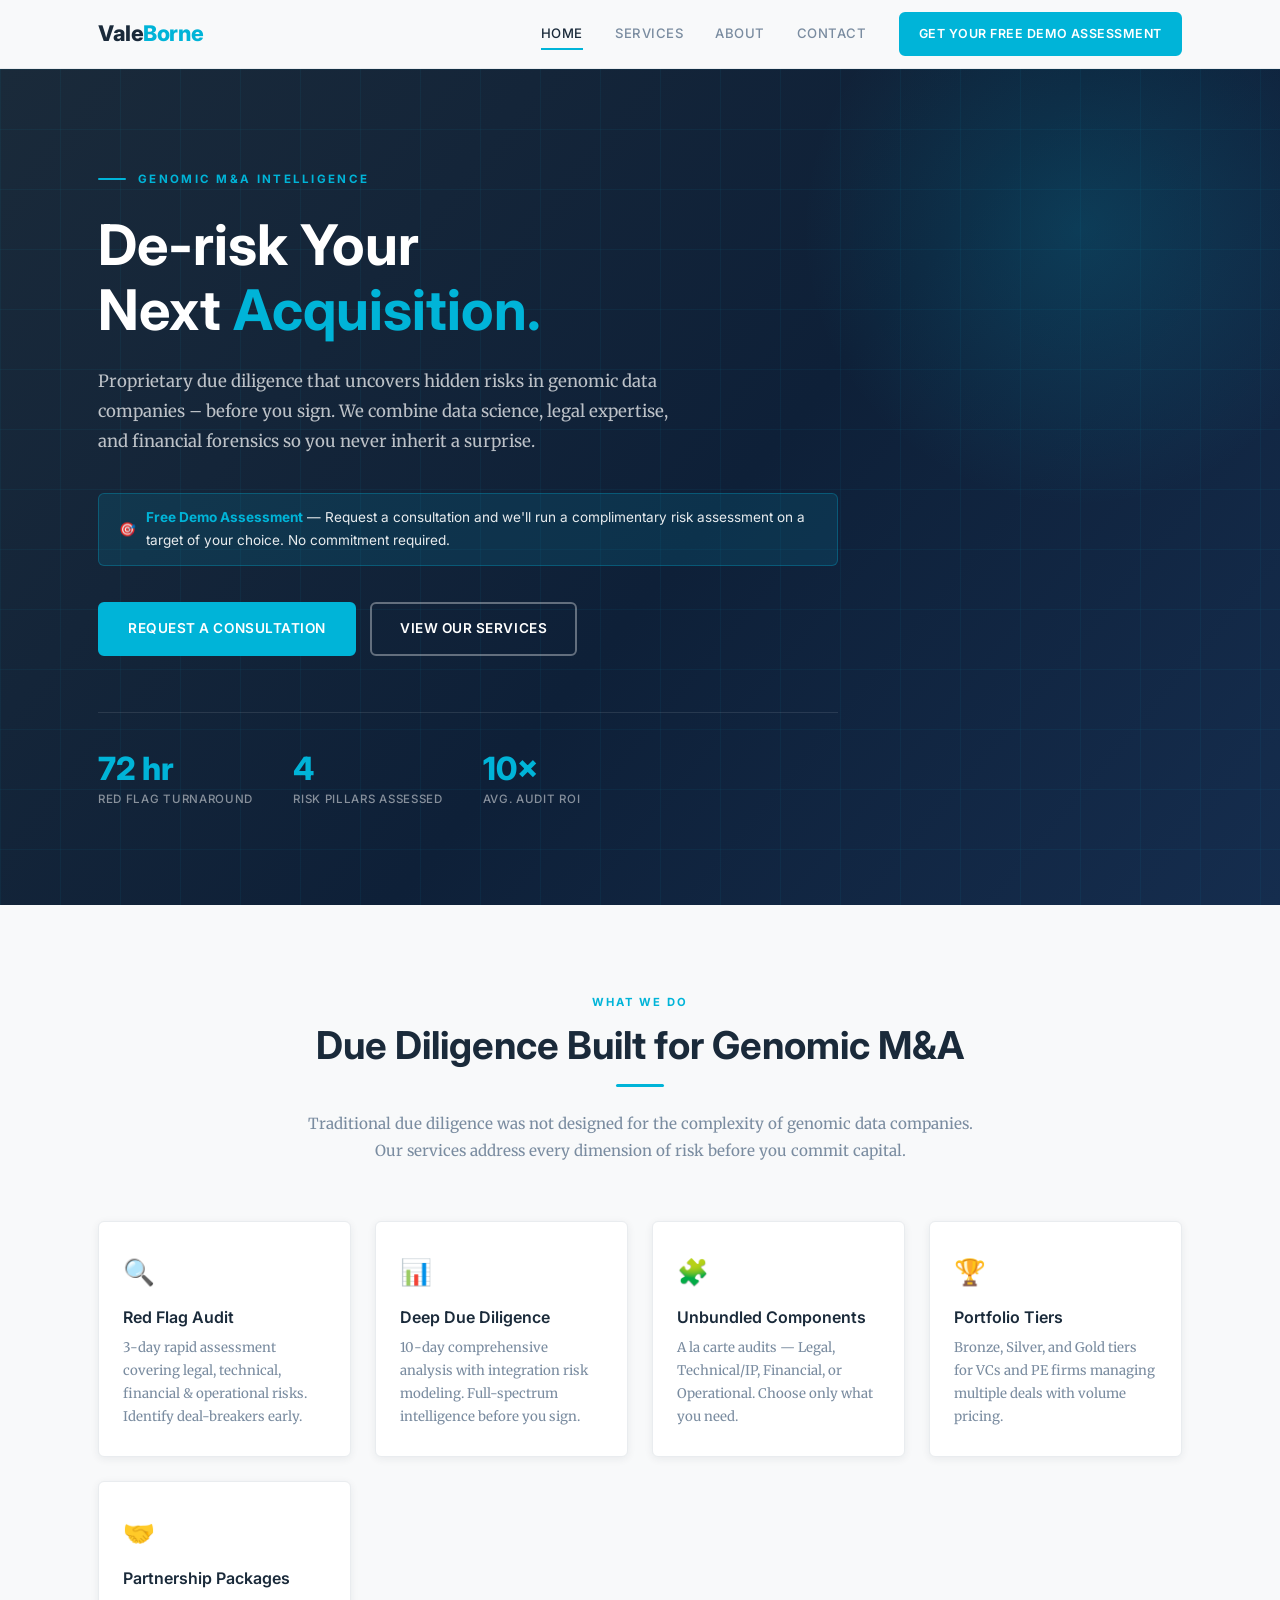
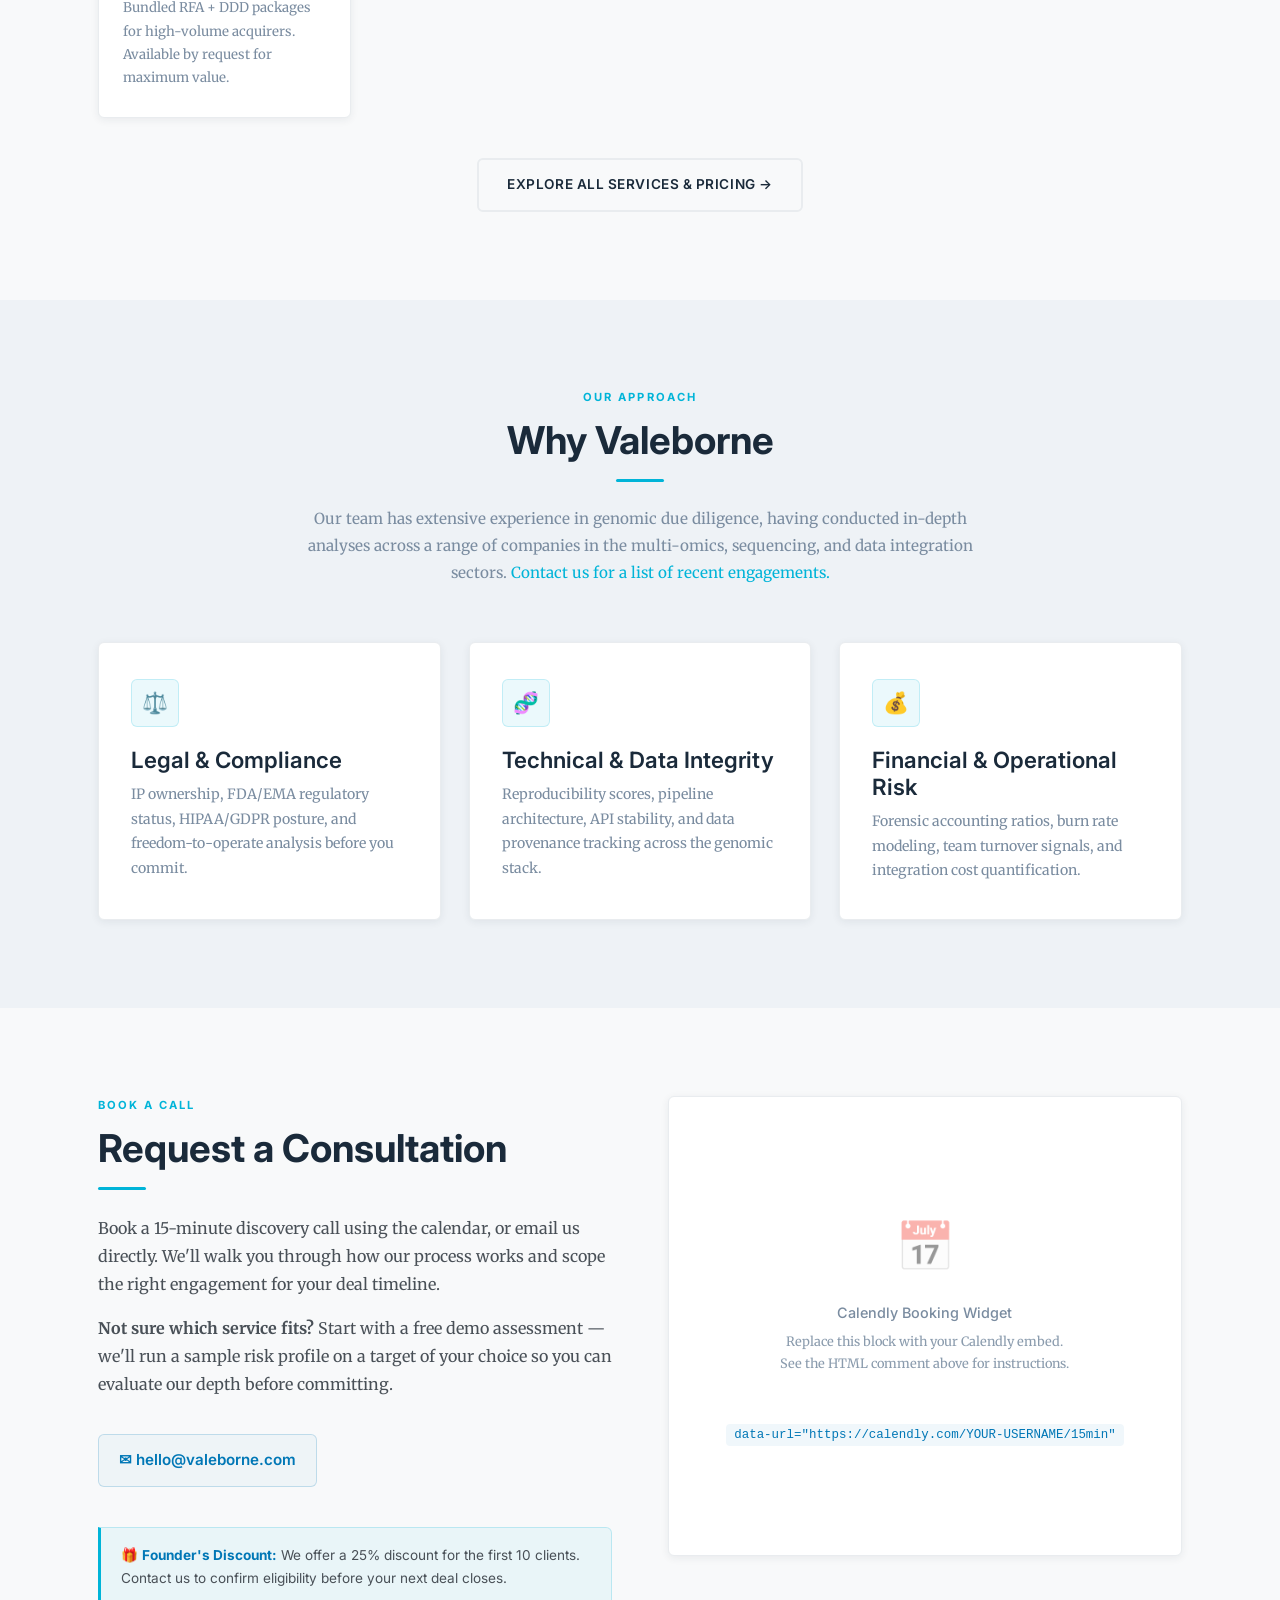
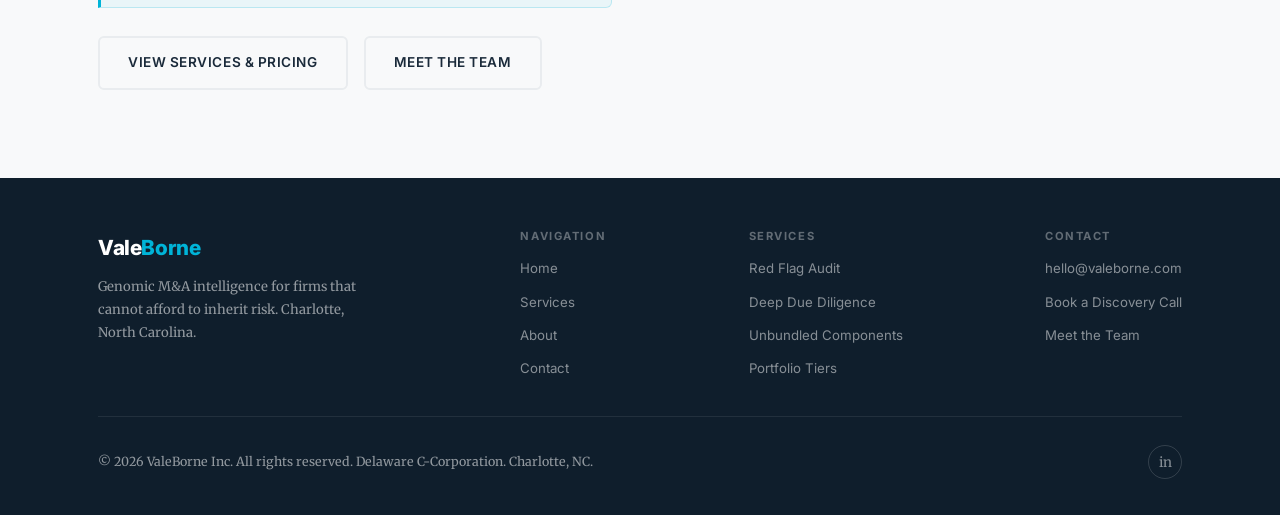
==== index.html @ 1d442483 "Add files via upload" ====
<!DOCTYPE html>
<html lang="en">
<head>
  <meta charset="UTF-8" />
  <meta name="viewport" content="width=device-width, initial-scale=1.0" />
  <title>ValeBorne Inc. – Genomic M&A Intelligence</title>
  <meta name="description" content="Proprietary due diligence that uncovers hidden risks in genomic data companies – before you sign." />
  <link rel="preconnect" href="https://fonts.googleapis.com" />
  <link rel="preconnect" href="https://fonts.gstatic.com" crossorigin />
  <link href="https://fonts.googleapis.com/css2?family=Inter:wght@300;400;500;600;700;800&family=Merriweather:ital,wght@0,300;0,400;0,700;1,300;1,400&display=swap" rel="stylesheet" />
  <link rel="stylesheet" href="styles.css" />
</head>
<body>

<!-- Page fade-in overlay -->
<div id="page-fade"></div>

<!-- ══════════════════════════════════════
     NAVIGATION
══════════════════════════════════════ -->
<header>
  <nav class="site-nav" id="site-nav" aria-label="Main navigation">
    <div class="container">
      <div class="nav-inner">
        <a href="index.html" class="nav-logo">Vale<span>Borne</span></a>

        <!-- Desktop links -->
        <div class="nav-links" id="nav-links">
          <a href="index.html" class="active">Home</a>
          <a href="services.html">Services</a>
          <a href="about.html">About</a>
          <a href="index.html#consultation">Contact</a>
        </div>
        <a href="index.html#consultation" class="btn btn-primary btn-sm nav-cta">
          Get Your Free Demo Assessment
        </a>

        <!-- Mobile hamburger -->
        <button class="nav-toggle" id="nav-toggle" aria-label="Toggle menu" aria-expanded="false">
          <span></span><span></span><span></span>
        </button>
      </div>
    </div>

    <!-- Mobile menu -->
    <div class="mobile-menu" id="mobile-menu">
      <a href="index.html">Home</a>
      <a href="services.html">Services</a>
      <a href="about.html">About</a>
      <a href="index.html#consultation">Contact</a>
      <a href="index.html#consultation" class="mob-cta">Get Your Free Demo Assessment</a>
    </div>
  </nav>
</header>

<!-- ══════════════════════════════════════
     HERO
══════════════════════════════════════ -->
<section class="hero" aria-labelledby="hero-heading">
  <div class="container">
    <div class="hero-content">
      <div class="hero-eyebrow">Genomic M&amp;A Intelligence</div>
      <h1 id="hero-heading">
        De-risk Your<br/>
        Next <em>Acquisition.</em>
      </h1>
      <p class="hero-sub">
        Proprietary due diligence that uncovers hidden risks in genomic data companies – before you sign. We combine data science, legal expertise, and financial forensics so you never inherit a surprise.
      </p>

      <!-- Free demo offer callout -->
      <div class="hero-free-offer">
        <span>🎯</span>
        <span><strong>Free Demo Assessment</strong> — Request a consultation and we'll run a complimentary risk assessment on a target of your choice. No commitment required.</span>
      </div>

      <div class="hero-ctas">
        <a href="#consultation" class="btn btn-primary">Request a Consultation</a>
        <a href="services.html" class="btn btn-outline-white">View Our Services</a>
      </div>

      <div class="hero-stats">
        <div class="hero-stat">
          <div class="num">72 hr</div>
          <div class="lbl">Red Flag Turnaround</div>
        </div>
        <div class="hero-stat">
          <div class="num">4</div>
          <div class="lbl">Risk Pillars Assessed</div>
        </div>
        <div class="hero-stat">
          <div class="num">10×</div>
          <div class="lbl">Avg. Audit ROI</div>
        </div>
      </div>
    </div>
  </div>
</section>

<!-- ══════════════════════════════════════
     SERVICES SUMMARY
══════════════════════════════════════ -->
<section class="section" id="services-overview" aria-labelledby="services-heading">
  <div class="container">
    <div class="section-header reveal">
      <span class="overline">What We Do</span>
      <h2 id="services-heading">Due Diligence Built for Genomic M&amp;A</h2>
      <div class="accent-rule centered"></div>
      <p>Traditional due diligence was not designed for the complexity of genomic data companies. Our services address every dimension of risk before you commit capital.</p>
    </div>

    <div class="service-summary-grid">

      <div class="service-summary-card reveal reveal-d1">
        <div class="icon">🔍</div>
        <h3>Red Flag Audit</h3>
        <p>3-day rapid assessment covering legal, technical, financial &amp; operational risks. Identify deal-breakers early.</p>
      </div>

      <div class="service-summary-card reveal reveal-d2">
        <div class="icon">📊</div>
        <h3>Deep Due Diligence</h3>
        <p>10-day comprehensive analysis with integration risk modeling. Full-spectrum intelligence before you sign.</p>
      </div>

      <div class="service-summary-card reveal reveal-d3">
        <div class="icon">🧩</div>
        <h3>Unbundled Components</h3>
        <p>A la carte audits — Legal, Technical/IP, Financial, or Operational. Choose only what you need.</p>
      </div>

      <div class="service-summary-card reveal reveal-d4">
        <div class="icon">🏆</div>
        <h3>Portfolio Tiers</h3>
        <p>Bronze, Silver, and Gold tiers for VCs and PE firms managing multiple deals with volume pricing.</p>
      </div>

      <div class="service-summary-card reveal reveal-d1">
        <div class="icon">🤝</div>
        <h3>Partnership Packages</h3>
        <p>Bundled RFA + DDD packages for high-volume acquirers. Available by request for maximum value.</p>
      </div>

    </div>

    <div class="services-link-row reveal">
      <a href="services.html" class="btn btn-outline">Explore All Services &amp; Pricing →</a>
    </div>
  </div>
</section>

<!-- ══════════════════════════════════════
     WHY VALEBORNE (TRUST STRIP)
══════════════════════════════════════ -->
<section class="section section-alt" aria-labelledby="why-heading">
  <div class="container">
    <div class="section-header reveal">
      <span class="overline">Our Approach</span>
      <h2 id="why-heading">Why Valeborne</h2>
      <div class="accent-rule centered"></div>
      <p>Our team has extensive experience in genomic due diligence, having conducted in-depth analyses across a range of companies in the multi-omics, sequencing, and data integration sectors. <a href="index.html#consultation">Contact us for a list of recent engagements.</a></p>
    </div>

    <div class="grid-3">
      <div class="card reveal reveal-d1">
        <div class="card-icon">⚖️</div>
        <h3>Legal &amp; Compliance</h3>
        <p>IP ownership, FDA/EMA regulatory status, HIPAA/GDPR posture, and freedom-to-operate analysis before you commit.</p>
      </div>
      <div class="card reveal reveal-d2">
        <div class="card-icon">🧬</div>
        <h3>Technical &amp; Data Integrity</h3>
        <p>Reproducibility scores, pipeline architecture, API stability, and data provenance tracking across the genomic stack.</p>
      </div>
      <div class="card reveal reveal-d3">
        <div class="card-icon">💰</div>
        <h3>Financial &amp; Operational Risk</h3>
        <p>Forensic accounting ratios, burn rate modeling, team turnover signals, and integration cost quantification.</p>
      </div>
    </div>
  </div>
</section>

<!-- ══════════════════════════════════════
     CONSULTATION SECTION
══════════════════════════════════════ -->
<section class="section" id="consultation" aria-labelledby="consult-heading">
  <div class="container">
    <div class="consultation-layout">

      <!-- Left: info -->
      <div class="consult-info reveal">
        <span class="overline">Book a Call</span>
        <h2 id="consult-heading">Request a Consultation</h2>
        <div class="accent-rule"></div>
        <p>
          Book a 15-minute discovery call using the calendar, or email us directly. We'll walk you through how our process works and scope the right engagement for your deal timeline.
        </p>
        <p>
          <strong>Not sure which service fits?</strong> Start with a free demo assessment — we'll run a sample risk profile on a target of your choice so you can evaluate our depth before committing.
        </p>

        <a href="mailto:hello@valeborne.com" class="email-link">
          ✉ hello@valeborne.com
        </a>

        <div class="founder-offer">
          🎁 <strong>Founder's Discount:</strong> We offer a 25% discount for the first 10 clients. Contact us to confirm eligibility before your next deal closes.
        </div>

        <div style="margin-top: 28px;">
          <a href="services.html" class="btn btn-outline" style="margin-right: 12px;">View Services &amp; Pricing</a>
          <a href="about.html" class="btn btn-outline">Meet the Team</a>
        </div>
      </div>

      <!-- Right: Calendly embed -->
      <div class="reveal reveal-d2">
        <div class="calendly-embed">
          <!--
            ══════════════════════════════════
            CALENDLY EMBED — INSERT YOUR LINK
            ══════════════════════════════════
            Replace this comment block with your Calendly inline embed.
            Example (paste your real URL in place of the placeholder):

            <div class="calendly-inline-widget"
              data-url="https://calendly.com/YOUR-USERNAME/15min"
              style="min-width:320px;height:460px;">
            </div>
            <script type="text/javascript"
              src="https://assets.calendly.com/assets/external/widget.js"
              async>
            </script>

            Until then, the placeholder below is shown.
            ══════════════════════════════════
          -->
          <div class="calendly-placeholder">
            <div class="cal-icon">📅</div>
            <h4>Calendly Booking Widget</h4>
            <p style="font-size:.8rem;color:#8A9BAD;margin-top:8px;">
              Replace this block with your Calendly embed.<br/>
              See the HTML comment above for instructions.
            </p>
            <br/>
            <code>data-url="https://calendly.com/YOUR-USERNAME/15min"</code>
          </div>
        </div>
      </div>

    </div>
  </div>
</section>

<!-- ══════════════════════════════════════
     FOOTER
══════════════════════════════════════ -->
<footer class="site-footer" aria-label="Site footer">
  <div class="container">
    <div class="footer-inner">

      <div class="footer-brand">
        <a href="index.html" class="nav-logo">Vale<span>Borne</span></a>
        <p>Genomic M&amp;A intelligence for firms that cannot afford to inherit risk. Charlotte, North Carolina.</p>
      </div>

      <div class="footer-links">
        <h4>Navigation</h4>
        <a href="index.html">Home</a>
        <a href="services.html">Services</a>
        <a href="about.html">About</a>
        <a href="index.html#consultation">Contact</a>
      </div>

      <div class="footer-links">
        <h4>Services</h4>
        <a href="services.html#rfa">Red Flag Audit</a>
        <a href="services.html#ddd">Deep Due Diligence</a>
        <a href="services.html#unbundled">Unbundled Components</a>
        <a href="services.html#tiers">Portfolio Tiers</a>
      </div>

      <div class="footer-links">
        <h4>Contact</h4>
        <a href="mailto:hello@valeborne.com">hello@valeborne.com</a>
        <a href="index.html#consultation">Book a Discovery Call</a>
        <a href="about.html">Meet the Team</a>
      </div>

    </div>

    <div class="footer-bottom">
      <p>© 2026 ValeBorne Inc. All rights reserved. Delaware C-Corporation. Charlotte, NC.</p>
      <div class="footer-social">
        <!-- Replace # with real LinkedIn URL -->
        <a href="#" aria-label="ValeBorne on LinkedIn" title="LinkedIn">in</a>
      </div>
    </div>
  </div>
</footer>

<!-- ══════════════════════════════════════
     JAVASCRIPT
══════════════════════════════════════ -->
<script>
  /* ── Sticky nav shadow ── */
  const nav = document.getElementById('site-nav');
  window.addEventListener('scroll', () => {
    nav.classList.toggle('scrolled', window.scrollY > 20);
  });

  /* ── Mobile menu toggle ── */
  const toggle = document.getElementById('nav-toggle');
  const mobileMenu = document.getElementById('mobile-menu');
  toggle.addEventListener('click', () => {
    const open = mobileMenu.classList.toggle('open');
    toggle.setAttribute('aria-expanded', open);
  });
  /* Close mobile menu on link click */
  mobileMenu.querySelectorAll('a').forEach(link => {
    link.addEventListener('click', () => {
      mobileMenu.classList.remove('open');
      toggle.setAttribute('aria-expanded', false);
    });
  });

  /* ── Scroll reveal ── */
  const revealObserver = new IntersectionObserver((entries) => {
    entries.forEach(entry => {
      if (entry.isIntersecting) {
        entry.target.classList.add('visible');
        revealObserver.unobserve(entry.target);
      }
    });
  }, { threshold: 0.1, rootMargin: '0px 0px -40px 0px' });

  document.querySelectorAll('.reveal').forEach(el => revealObserver.observe(el));

  /* ── Smooth scroll for same-page anchor links ── */
  document.querySelectorAll('a[href^="#"]').forEach(anchor => {
    anchor.addEventListener('click', e => {
      const target = document.querySelector(anchor.getAttribute('href'));
      if (target) {
        e.preventDefault();
        target.scrollIntoView({ behavior: 'smooth', block: 'start' });
      }
    });
  });
</script>
</body>
</html>
---- styles.css ----
/* ============================================================
   ValeBorne Inc. — Shared Stylesheet
   Palette: off-white bg, deep slate headings, electric cyan accent
   Fonts:   Inter (headings) + Merriweather (body)
   ============================================================ */

/* ── TOKENS ── */
:root {
  --bg:           #F8F9FA;
  --bg-alt:       #EEF2F6;
  --bg-dark:      #1A2A3A;
  --bg-dark-2:    #0F1E2C;
  --text-head:    #1A2A3A;
  --text-body:    #495057;
  --text-muted:   #7A8CA0;
  --accent:       #00B4D8;
  --accent-hover: #0077B6;
  --border:       #E9ECEF;
  --white:        #FFFFFF;
  --radius:       6px;
  --shadow-sm:    0 2px 8px  rgba(26,42,58,.07);
  --shadow-md:    0 6px 24px rgba(26,42,58,.11);
  --shadow-lg:    0 16px 48px rgba(26,42,58,.15);
  --trans:        .25s cubic-bezier(.4,0,.2,1);
  --max-w:        1140px;
  --font-head:    'Inter', sans-serif;
  --font-body:    'Merriweather', Georgia, serif;
}

/* ── RESET ── */
*, *::before, *::after { box-sizing: border-box; margin: 0; padding: 0; }
html   { scroll-behavior: smooth; font-size: 16px; }
body   { font-family: var(--font-body); background: var(--bg); color: var(--text-body); line-height: 1.75; overflow-x: hidden; }
img    { display: block; max-width: 100%; }
a      { color: var(--accent); text-decoration: none; transition: color var(--trans); }
a:hover{ color: var(--accent-hover); }
ul     { list-style: none; }

/* ── SCROLLBAR ── */
::-webkit-scrollbar       { width: 5px; }
::-webkit-scrollbar-track { background: var(--bg); }
::-webkit-scrollbar-thumb { background: var(--accent); border-radius: 3px; }

/* ── PAGE FADE-IN ── */
#page-fade {
  position: fixed; inset: 0;
  background: var(--white);
  z-index: 9999;
  pointer-events: none;
  animation: pageFade .75s ease forwards;
}
@keyframes pageFade {
  0%   { opacity: 1; }
  100% { opacity: 0; visibility: hidden; }
}

/* ── TYPOGRAPHY ── */
h1, h2, h3, h4 {
  font-family: var(--font-head);
  color: var(--text-head);
  line-height: 1.2;
  font-weight: 700;
}
h1 { font-size: clamp(2.1rem, 4.5vw, 3.4rem); }
h2 { font-size: clamp(1.7rem, 3vw, 2.5rem); }
h3 { font-size: clamp(1.15rem, 2vw, 1.4rem); font-weight: 600; }
h4 { font-size: 1rem; font-weight: 600; }
p  { margin-bottom: 1rem; }
p:last-child { margin-bottom: 0; }

.overline {
  font-family: var(--font-head);
  font-size: .7rem;
  font-weight: 700;
  letter-spacing: .18em;
  text-transform: uppercase;
  color: var(--accent);
  display: block;
  margin-bottom: .6rem;
}

/* ── LAYOUT HELPERS ── */
.container {
  width: 100%;
  max-width: var(--max-w);
  margin: 0 auto;
  padding: 0 28px;
}
.section { padding: 88px 0; }
.section-alt { background: var(--bg-alt); }
.section-dark {
  background: var(--bg-dark);
  color: rgba(255,255,255,.8);
}
.section-dark h1,
.section-dark h2,
.section-dark h3,
.section-dark h4 { color: var(--white); }
.section-dark .overline { color: var(--accent); }

.section-header {
  text-align: center;
  max-width: 680px;
  margin: 0 auto 56px;
}
.section-header p {
  color: var(--text-muted);
  font-size: .95rem;
  margin-top: .75rem;
}

.grid-2 { display: grid; grid-template-columns: 1fr 1fr; gap: 32px; }
.grid-3 { display: grid; grid-template-columns: repeat(3, 1fr); gap: 28px; }
.grid-4 { display: grid; grid-template-columns: repeat(4, 1fr); gap: 24px; }

/* ── BUTTONS ── */
.btn {
  display: inline-flex;
  align-items: center;
  gap: 8px;
  font-family: var(--font-head);
  font-size: .85rem;
  font-weight: 600;
  letter-spacing: .04em;
  text-transform: uppercase;
  padding: 13px 28px;
  border-radius: var(--radius);
  border: 2px solid transparent;
  cursor: pointer;
  transition: background var(--trans), color var(--trans), border-color var(--trans), transform var(--trans), box-shadow var(--trans);
  text-decoration: none;
  white-space: nowrap;
}
.btn:hover { transform: translateY(-1px); }
.btn-primary {
  background: var(--accent);
  color: var(--white);
  border-color: var(--accent);
}
.btn-primary:hover {
  background: var(--accent-hover);
  border-color: var(--accent-hover);
  color: var(--white);
  box-shadow: 0 6px 20px rgba(0,180,216,.35);
}
.btn-outline {
  background: transparent;
  color: var(--text-head);
  border-color: var(--border);
}
.btn-outline:hover {
  border-color: var(--accent);
  color: var(--accent);
}
.btn-outline-white {
  background: transparent;
  color: var(--white);
  border-color: rgba(255,255,255,.35);
}
.btn-outline-white:hover {
  border-color: var(--white);
  color: var(--white);
  background: rgba(255,255,255,.08);
}
.btn-sm { padding: 9px 18px; font-size: .78rem; }

/* ── CARDS ── */
.card {
  background: var(--white);
  border: 1px solid var(--border);
  border-radius: var(--radius);
  padding: 36px 32px;
  box-shadow: var(--shadow-sm);
  transition: box-shadow var(--trans), transform var(--trans), border-color var(--trans);
}
.card:hover {
  box-shadow: var(--shadow-md);
  transform: translateY(-3px);
  border-color: rgba(0,180,216,.25);
}
.card-icon {
  width: 48px; height: 48px;
  background: rgba(0,180,216,.08);
  border: 1px solid rgba(0,180,216,.18);
  border-radius: var(--radius);
  display: flex; align-items: center; justify-content: center;
  margin-bottom: 20px;
  color: var(--accent);
  font-size: 1.3rem;
}
.card h3 { margin-bottom: .5rem; }
.card p  { font-size: .88rem; color: var(--text-muted); margin-bottom: 0; }

/* Service-specific card extras */
.card .price {
  font-family: var(--font-head);
  font-size: 2rem;
  font-weight: 800;
  color: var(--accent-hover);
  line-height: 1;
  margin: 12px 0 4px;
}
.card .duration {
  font-family: var(--font-head);
  font-size: .72rem;
  font-weight: 600;
  letter-spacing: .1em;
  text-transform: uppercase;
  color: var(--text-muted);
  margin-bottom: 16px;
}
.card .desc { font-size: .88rem; color: var(--text-body); margin-bottom: 20px; }
.card ul.features {
  list-style: none;
  margin-bottom: 24px;
}
.card ul.features li {
  font-size: .85rem;
  color: var(--text-body);
  padding: 6px 0;
  border-bottom: 1px solid var(--border);
  display: flex;
  align-items: flex-start;
  gap: 10px;
}
.card ul.features li:last-child { border-bottom: none; }
.card ul.features li::before {
  content: '→';
  color: var(--accent);
  font-size: .8rem;
  flex-shrink: 0;
  margin-top: 1px;
}
.card.featured {
  border-color: var(--accent);
  box-shadow: 0 0 0 3px rgba(0,180,216,.12), var(--shadow-md);
  position: relative;
}
.card.featured::before {
  content: 'Most Popular';
  position: absolute;
  top: -1px; right: 24px;
  background: var(--accent);
  color: var(--white);
  font-family: var(--font-head);
  font-size: .65rem;
  font-weight: 700;
  letter-spacing: .1em;
  text-transform: uppercase;
  padding: 4px 12px;
  border-radius: 0 0 var(--radius) var(--radius);
}

/* Pill / badge */
.badge {
  display: inline-block;
  font-family: var(--font-head);
  font-size: .68rem;
  font-weight: 700;
  letter-spacing: .1em;
  text-transform: uppercase;
  padding: 3px 10px;
  border-radius: 20px;
  background: rgba(0,180,216,.1);
  color: var(--accent-hover);
  border: 1px solid rgba(0,180,216,.22);
  margin-bottom: 12px;
}
.badge-gold   { background: rgba(201,168,76,.1); color: #a07a20; border-color: rgba(201,168,76,.3); }
.badge-silver { background: rgba(100,116,139,.1); color: #4a5568; border-color: rgba(100,116,139,.3); }
.badge-bronze { background: rgba(180,100,60,.1); color: #8b4513; border-color: rgba(180,100,60,.3); }

/* Divider accent line */
.accent-rule {
  width: 48px; height: 3px;
  background: var(--accent);
  border-radius: 2px;
  margin: 16px 0 24px;
}
.accent-rule.centered { margin: 16px auto 24px; }

/* ─────────────────────────────────────────
   NAVIGATION
───────────────────────────────────────── */
.site-nav {
  position: sticky;
  top: 0;
  z-index: 900;
  background: rgba(248,249,250,.95);
  backdrop-filter: blur(12px);
  border-bottom: 1px solid var(--border);
  transition: box-shadow var(--trans);
}
.site-nav.scrolled {
  box-shadow: 0 2px 16px rgba(26,42,58,.09);
}
.nav-inner {
  display: flex;
  align-items: center;
  height: 68px;
  gap: 0;
}
.nav-logo {
  font-family: var(--font-head);
  font-size: 1.35rem;
  font-weight: 800;
  color: var(--text-head);
  text-decoration: none;
  letter-spacing: -.02em;
  flex-shrink: 0;
}
.nav-logo span { color: var(--accent); }

/* Push links to the right, away from logo */
.nav-links {
  display: flex;
  align-items: center;
  gap: 32px;
  margin-left: auto;
}
.nav-links a {
  font-family: var(--font-head);
  font-size: .82rem;
  font-weight: 500;
  letter-spacing: .04em;
  text-transform: uppercase;
  color: var(--text-muted);
  text-decoration: none;
  transition: color var(--trans);
  padding: 4px 0;
  border-bottom: 2px solid transparent;
  transition: color var(--trans), border-color var(--trans);
}
.nav-links a:hover,
.nav-links a.active {
  color: var(--text-head);
  border-bottom-color: var(--accent);
}
.nav-cta {
  margin-left: 32px;
  flex-shrink: 0;
}

/* Mobile hamburger */
.nav-toggle {
  display: none;
  flex-direction: column;
  gap: 5px;
  cursor: pointer;
  background: none;
  border: none;
  margin-left: auto;
  padding: 4px;
}
.nav-toggle span {
  display: block;
  width: 22px; height: 2px;
  background: var(--text-head);
  border-radius: 2px;
  transition: var(--trans);
}
.mobile-menu {
  display: none;
  flex-direction: column;
  gap: 0;
  background: var(--white);
  border-top: 1px solid var(--border);
  padding: 16px 0;
}
.mobile-menu a {
  font-family: var(--font-head);
  font-size: .9rem;
  font-weight: 500;
  color: var(--text-head);
  padding: 12px 28px;
  display: block;
  border-bottom: 1px solid var(--border);
  text-transform: uppercase;
  letter-spacing: .06em;
}
.mobile-menu a:last-child { border-bottom: none; }
.mobile-menu a.mob-cta {
  color: var(--white);
  background: var(--accent);
  margin: 12px 28px 4px;
  border-radius: var(--radius);
  text-align: center;
  border-bottom: none;
}
.mobile-menu a.mob-cta:hover { background: var(--accent-hover); }

/* ─────────────────────────────────────────
   HERO
───────────────────────────────────────── */
.hero {
  background: linear-gradient(130deg, var(--bg-dark) 0%, #0e2038 55%, #152d4e 100%);
  color: var(--white);
  padding: 100px 0 96px;
  position: relative;
  overflow: hidden;
}
/* Subtle grid pattern */
.hero::before {
  content: '';
  position: absolute;
  inset: 0;
  background-image:
    linear-gradient(rgba(0,180,216,.06) 1px, transparent 1px),
    linear-gradient(90deg, rgba(0,180,216,.06) 1px, transparent 1px);
  background-size: 60px 60px;
  pointer-events: none;
}
/* Glowing orb */
.hero::after {
  content: '';
  position: absolute;
  top: -120px; right: -80px;
  width: 560px; height: 560px;
  background: radial-gradient(circle, rgba(0,180,216,.18) 0%, transparent 70%);
  pointer-events: none;
}
.hero-content {
  position: relative;
  z-index: 1;
  max-width: 740px;
}
.hero-eyebrow {
  font-family: var(--font-head);
  font-size: .72rem;
  font-weight: 700;
  letter-spacing: .2em;
  text-transform: uppercase;
  color: var(--accent);
  display: flex;
  align-items: center;
  gap: 12px;
  margin-bottom: 24px;
}
.hero-eyebrow::before {
  content: '';
  display: block;
  width: 28px; height: 2px;
  background: var(--accent);
  border-radius: 1px;
}
.hero h1 {
  color: var(--white);
  margin-bottom: 24px;
  font-size: clamp(2.2rem, 4.5vw, 3.5rem);
  line-height: 1.15;
}
.hero h1 em {
  font-style: normal;
  color: var(--accent);
}
.hero-sub {
  font-size: 1.05rem;
  color: rgba(255,255,255,.72);
  max-width: 600px;
  margin-bottom: 36px;
  line-height: 1.8;
}
.hero-free-offer {
  display: inline-flex;
  align-items: center;
  gap: 10px;
  background: rgba(0,180,216,.12);
  border: 1px solid rgba(0,180,216,.3);
  border-radius: var(--radius);
  padding: 12px 20px;
  margin-bottom: 36px;
  font-family: var(--font-head);
  font-size: .85rem;
  color: rgba(255,255,255,.9);
}
.hero-free-offer strong { color: var(--accent); }
.hero-ctas { display: flex; gap: 14px; flex-wrap: wrap; }
.hero-stats {
  display: flex;
  gap: 40px;
  margin-top: 56px;
  padding-top: 40px;
  border-top: 1px solid rgba(255,255,255,.1);
  flex-wrap: wrap;
}
.hero-stat .num {
  font-family: var(--font-head);
  font-size: 2rem;
  font-weight: 800;
  color: var(--accent);
  line-height: 1;
}
.hero-stat .lbl {
  font-family: var(--font-head);
  font-size: .72rem;
  font-weight: 500;
  letter-spacing: .06em;
  text-transform: uppercase;
  color: rgba(255,255,255,.5);
  margin-top: 4px;
}

/* ─────────────────────────────────────────
   SERVICES SUMMARY (homepage)
───────────────────────────────────────── */
.service-summary-grid {
  display: grid;
  grid-template-columns: repeat(auto-fit, minmax(210px, 1fr));
  gap: 24px;
}
.service-summary-card {
  background: var(--white);
  border: 1px solid var(--border);
  border-radius: var(--radius);
  padding: 28px 24px;
  box-shadow: var(--shadow-sm);
  transition: box-shadow var(--trans), transform var(--trans), border-color var(--trans);
}
.service-summary-card:hover {
  box-shadow: var(--shadow-md);
  transform: translateY(-3px);
  border-color: rgba(0,180,216,.25);
}
.service-summary-card .icon {
  font-size: 1.6rem;
  margin-bottom: 14px;
}
.service-summary-card h3 {
  font-size: 1rem;
  margin-bottom: 8px;
}
.service-summary-card p {
  font-size: .83rem;
  color: var(--text-muted);
  margin-bottom: 0;
}
.services-link-row {
  text-align: center;
  margin-top: 40px;
}

/* ─────────────────────────────────────────
   CONSULTATION SECTION
───────────────────────────────────────── */
.consultation-layout {
  display: grid;
  grid-template-columns: 1fr 1fr;
  gap: 56px;
  align-items: start;
}
.consult-info h2 { margin-bottom: 12px; }
.consult-info p  { color: var(--text-body); }
.consult-info .email-link {
  display: inline-flex;
  align-items: center;
  gap: 8px;
  font-family: var(--font-head);
  font-size: .95rem;
  font-weight: 600;
  color: var(--accent-hover);
  margin: 20px 0;
  padding: 12px 20px;
  border: 1px solid rgba(0,119,182,.2);
  border-radius: var(--radius);
  background: rgba(0,119,182,.04);
  transition: background var(--trans), border-color var(--trans);
}
.consult-info .email-link:hover {
  background: rgba(0,119,182,.08);
  border-color: rgba(0,119,182,.4);
  color: var(--accent-hover);
}
.founder-offer {
  margin-top: 20px;
  padding: 16px 20px;
  background: rgba(0,180,216,.06);
  border: 1px solid rgba(0,180,216,.2);
  border-left: 3px solid var(--accent);
  border-radius: 0 var(--radius) var(--radius) 0;
  font-family: var(--font-head);
  font-size: .85rem;
  color: var(--text-body);
}
.founder-offer strong { color: var(--accent-hover); }

/* Calendly embed container */
.calendly-embed {
  background: var(--white);
  border: 1px solid var(--border);
  border-radius: var(--radius);
  min-height: 460px;
  display: flex;
  align-items: center;
  justify-content: center;
  box-shadow: var(--shadow-sm);
  overflow: hidden;
  position: relative;
}
/* Placeholder shown until real embed is inserted */
.calendly-placeholder {
  text-align: center;
  padding: 40px;
}
.calendly-placeholder .cal-icon {
  font-size: 3rem;
  margin-bottom: 16px;
  opacity: .4;
}
.calendly-placeholder h4 {
  color: var(--text-muted);
  font-size: .9rem;
  font-weight: 500;
  margin-bottom: 8px;
}
.calendly-placeholder code {
  font-size: .78rem;
  color: var(--accent-hover);
  background: rgba(0,119,182,.06);
  padding: 4px 8px;
  border-radius: 4px;
}

/* ─────────────────────────────────────────
   ABOUT PAGE
───────────────────────────────────────── */
.page-hero {
  background: linear-gradient(130deg, var(--bg-dark) 0%, #0e2038 100%);
  padding: 72px 0 68px;
  position: relative;
  overflow: hidden;
}
.page-hero::before {
  content: '';
  position: absolute;
  inset: 0;
  background-image:
    linear-gradient(rgba(0,180,216,.05) 1px, transparent 1px),
    linear-gradient(90deg, rgba(0,180,216,.05) 1px, transparent 1px);
  background-size: 60px 60px;
  pointer-events: none;
}
.page-hero .container { position: relative; z-index: 1; }
.page-hero h1 { color: var(--white); margin-bottom: 12px; }
.page-hero p  { color: rgba(255,255,255,.65); max-width: 560px; font-size: .95rem; margin: 0; }

.pillars-grid {
  display: grid;
  grid-template-columns: repeat(2, 1fr);
  gap: 24px;
}
.pillar-card {
  background: var(--white);
  border: 1px solid var(--border);
  border-radius: var(--radius);
  padding: 32px 28px;
  box-shadow: var(--shadow-sm);
  transition: box-shadow var(--trans), transform var(--trans);
  border-top: 3px solid var(--accent);
}
.pillar-card:hover { box-shadow: var(--shadow-md); transform: translateY(-3px); }
.pillar-number {
  font-family: var(--font-head);
  font-size: 2.2rem;
  font-weight: 800;
  color: rgba(0,180,216,.15);
  line-height: 1;
  margin-bottom: 8px;
}
.pillar-card h3 { margin-bottom: 10px; }
.pillar-card ul {
  list-style: none;
  margin-top: 12px;
}
.pillar-card ul li {
  font-size: .85rem;
  color: var(--text-body);
  padding: 5px 0;
  border-bottom: 1px solid var(--border);
  display: flex;
  align-items: flex-start;
  gap: 8px;
}
.pillar-card ul li:last-child { border-bottom: none; }
.pillar-card ul li::before {
  content: '◆';
  color: var(--accent);
  font-size: .5rem;
  flex-shrink: 0;
  margin-top: 6px;
}

.team-grid {
  display: grid;
  grid-template-columns: repeat(4, 1fr);
  gap: 24px;
}
.team-card {
  background: var(--white);
  border: 1px solid var(--border);
  border-radius: var(--radius);
  padding: 28px 20px;
  text-align: center;
  box-shadow: var(--shadow-sm);
  transition: box-shadow var(--trans), transform var(--trans);
}
.team-card:hover { box-shadow: var(--shadow-md); transform: translateY(-3px); }
.team-avatar {
  width: 64px; height: 64px;
  background: rgba(0,180,216,.08);
  border: 2px solid rgba(0,180,216,.2);
  border-radius: 50%;
  margin: 0 auto 16px;
  display: flex; align-items: center; justify-content: center;
  font-family: var(--font-head);
  font-size: 1.4rem;
  font-weight: 700;
  color: var(--accent-hover);
}
.team-card .role {
  font-family: var(--font-head);
  font-size: .68rem;
  font-weight: 700;
  letter-spacing: .12em;
  text-transform: uppercase;
  color: var(--accent);
  margin-bottom: 6px;
  display: block;
}
.team-card h3 { font-size: 1rem; margin-bottom: 10px; }
.team-card p  { font-size: .82rem; color: var(--text-muted); margin: 0; }

/* ─────────────────────────────────────────
   SERVICES PAGE
───────────────────────────────────────── */
.services-section + .services-section {
  padding-top: 0;
}
.tier-comparison {
  overflow-x: auto;
}
.tier-table {
  width: 100%;
  border-collapse: separate;
  border-spacing: 0;
  border: 1px solid var(--border);
  border-radius: var(--radius);
  overflow: hidden;
}
.tier-table th {
  font-family: var(--font-head);
  font-size: .8rem;
  font-weight: 700;
  letter-spacing: .08em;
  text-transform: uppercase;
  color: var(--text-head);
  background: var(--bg-alt);
  padding: 14px 20px;
  text-align: left;
  border-bottom: 1px solid var(--border);
}
.tier-table td {
  padding: 16px 20px;
  font-size: .87rem;
  color: var(--text-body);
  border-bottom: 1px solid var(--border);
  vertical-align: top;
}
.tier-table tr:last-child td { border-bottom: none; }
.tier-table td:first-child { font-family: var(--font-head); font-weight: 600; color: var(--text-head); }
.tier-table .price-cell {
  font-family: var(--font-head);
  font-weight: 800;
  color: var(--accent-hover);
  font-size: 1rem;
}
.tier-table .discount-cell {
  color: #2e7d32;
  font-family: var(--font-head);
  font-weight: 600;
  font-size: .82rem;
}

.package-cards {
  display: grid;
  grid-template-columns: 1fr 1fr;
  gap: 24px;
}
.package-card {
  background: var(--bg-dark);
  border-radius: var(--radius);
  padding: 36px 32px;
  color: rgba(255,255,255,.8);
}
.package-card h3 { color: var(--white); margin-bottom: 6px; }
.package-card .pkg-price {
  font-family: var(--font-head);
  font-size: 2.2rem;
  font-weight: 800;
  color: var(--accent);
  line-height: 1;
  margin: 12px 0 4px;
}
.package-card .pkg-benefit {
  font-family: var(--font-head);
  font-size: .78rem;
  font-weight: 600;
  letter-spacing: .08em;
  text-transform: uppercase;
  color: rgba(255,255,255,.45);
  margin-bottom: 20px;
}
.package-card p { font-size: .88rem; margin-bottom: 24px; }

/* ─────────────────────────────────────────
   FOOTER
───────────────────────────────────────── */
.site-footer {
  background: var(--bg-dark-2);
  color: rgba(255,255,255,.55);
  padding: 52px 0 36px;
}
.footer-inner {
  display: flex;
  align-items: flex-start;
  justify-content: space-between;
  gap: 40px;
  flex-wrap: wrap;
  padding-bottom: 36px;
  border-bottom: 1px solid rgba(255,255,255,.08);
  margin-bottom: 28px;
}
.footer-brand .nav-logo {
  font-family: var(--font-head);
  font-size: 1.3rem;
  font-weight: 800;
  color: var(--white);
  text-decoration: none;
  letter-spacing: -.02em;
  display: block;
  margin-bottom: 10px;
}
.footer-brand .nav-logo span { color: var(--accent); }
.footer-brand p { font-size: .82rem; max-width: 280px; margin: 0; }
.footer-links { display: flex; flex-direction: column; gap: 10px; }
.footer-links h4 {
  font-family: var(--font-head);
  font-size: .7rem;
  font-weight: 700;
  letter-spacing: .14em;
  text-transform: uppercase;
  color: rgba(255,255,255,.35);
  margin-bottom: 4px;
}
.footer-links a {
  font-family: var(--font-head);
  font-size: .83rem;
  color: rgba(255,255,255,.5);
  text-decoration: none;
  transition: color var(--trans);
}
.footer-links a:hover { color: var(--accent); }
.footer-bottom {
  display: flex;
  justify-content: space-between;
  align-items: center;
  flex-wrap: wrap;
  gap: 12px;
}
.footer-bottom p { font-size: .78rem; margin: 0; }
.footer-social {
  display: flex; gap: 16px;
}
.footer-social a {
  width: 34px; height: 34px;
  border: 1px solid rgba(255,255,255,.15);
  border-radius: 50%;
  display: flex; align-items: center; justify-content: center;
  color: rgba(255,255,255,.5);
  font-size: .85rem;
  text-decoration: none;
  transition: border-color var(--trans), color var(--trans), background var(--trans);
}
.footer-social a:hover {
  border-color: var(--accent);
  color: var(--accent);
  background: rgba(0,180,216,.08);
}

/* ─────────────────────────────────────────
   SCROLL REVEAL
───────────────────────────────────────── */
.reveal {
  opacity: 0;
  transform: translateY(24px);
  transition: opacity .65s cubic-bezier(.4,0,.2,1), transform .65s cubic-bezier(.4,0,.2,1);
}
.reveal.visible { opacity: 1; transform: translateY(0); }
.reveal-d1 { transition-delay: .1s; }
.reveal-d2 { transition-delay: .2s; }
.reveal-d3 { transition-delay: .3s; }
.reveal-d4 { transition-delay: .4s; }

/* ─────────────────────────────────────────
   RESPONSIVE
───────────────────────────────────────── */
@media (max-width: 900px) {
  .nav-links, .nav-cta { display: none; }
  .nav-toggle { display: flex; }
  .mobile-menu.open { display: flex; }

  .hero { padding: 72px 0 64px; }
  .hero-stats { gap: 24px; }
  .section { padding: 64px 0; }

  .consultation-layout { grid-template-columns: 1fr; gap: 40px; }
  .pillars-grid { grid-template-columns: 1fr; }
  .team-grid { grid-template-columns: repeat(2, 1fr); }
  .grid-2, .grid-3, .grid-4 { grid-template-columns: 1fr; }
  .package-cards { grid-template-columns: 1fr; }

  .footer-inner { flex-direction: column; gap: 32px; }
  .footer-bottom { flex-direction: column; text-align: center; }
}

@media (max-width: 600px) {
  .hero h1 { font-size: 1.9rem; }
  .hero-ctas { flex-direction: column; }
  .hero-ctas .btn { text-align: center; justify-content: center; }
  .team-grid { grid-template-columns: 1fr; }
  .hero-stats { flex-direction: column; gap: 20px; }
  .container { padding: 0 18px; }
}
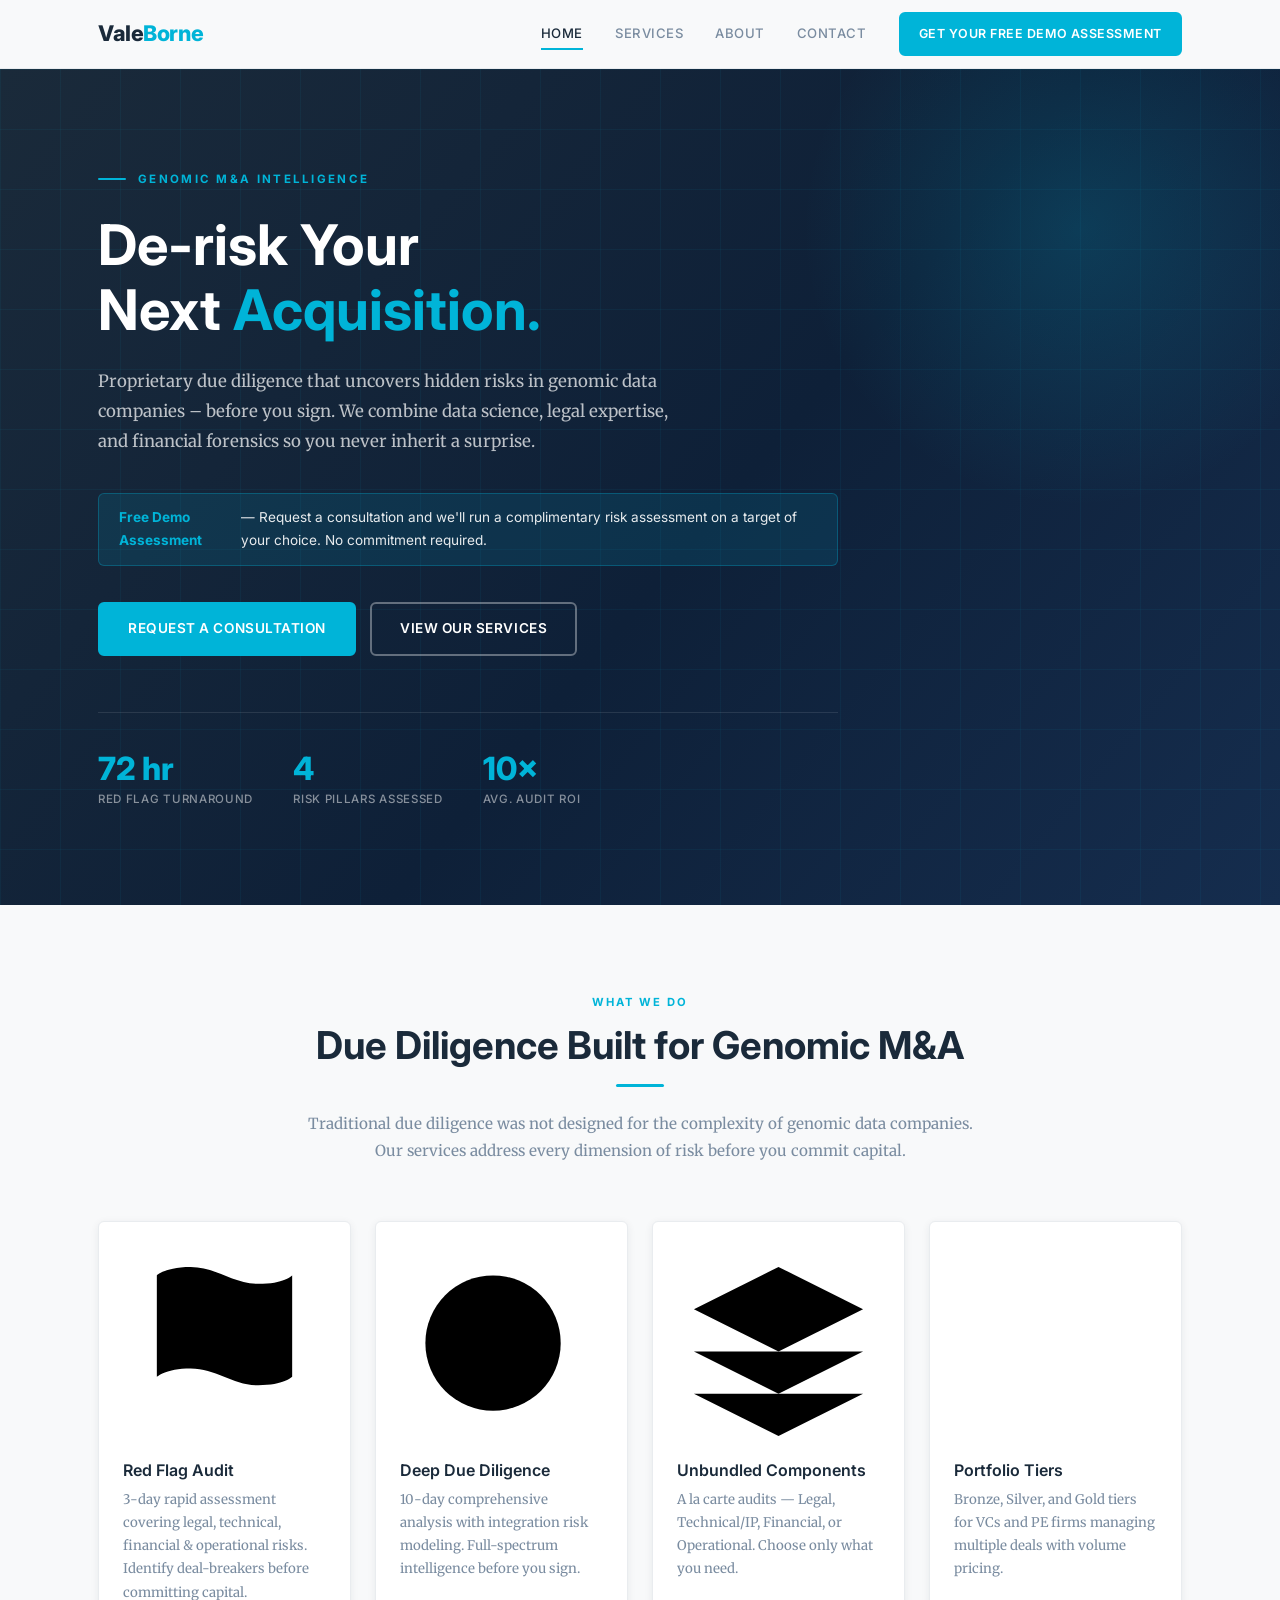
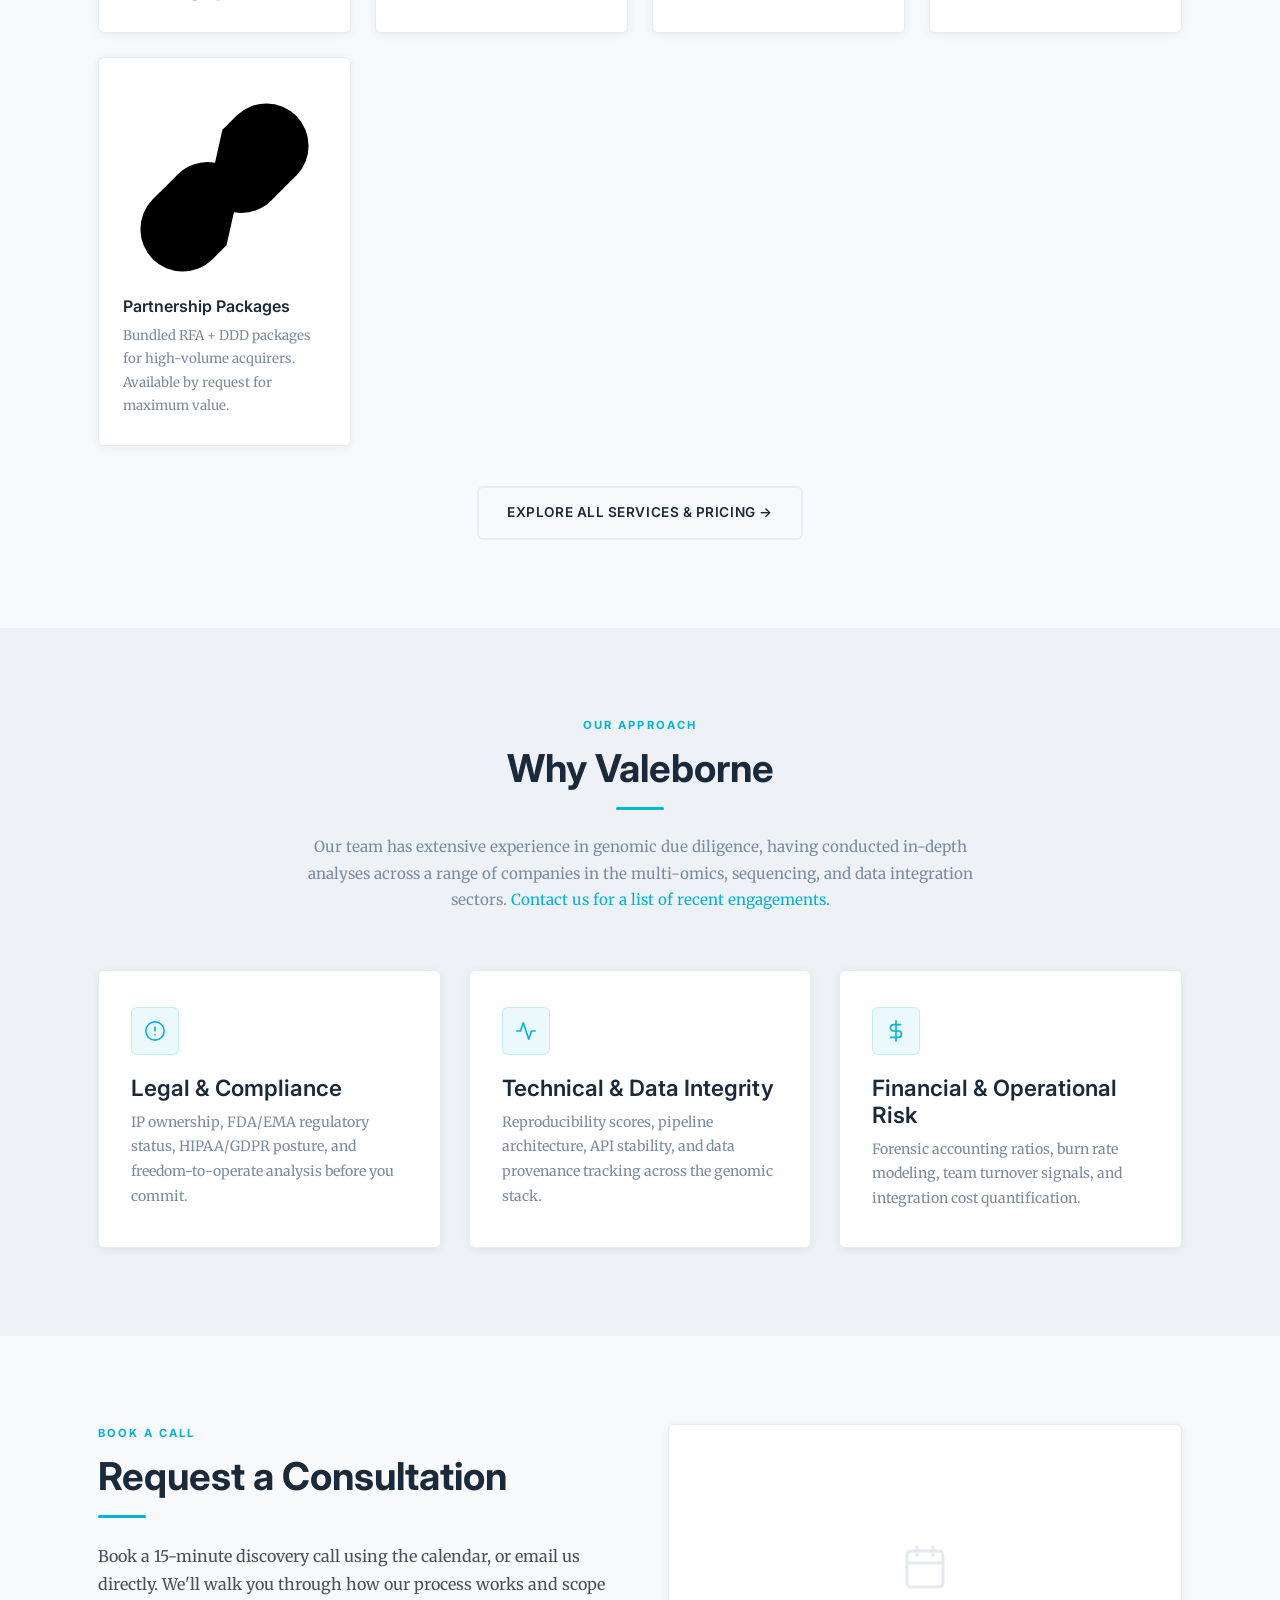
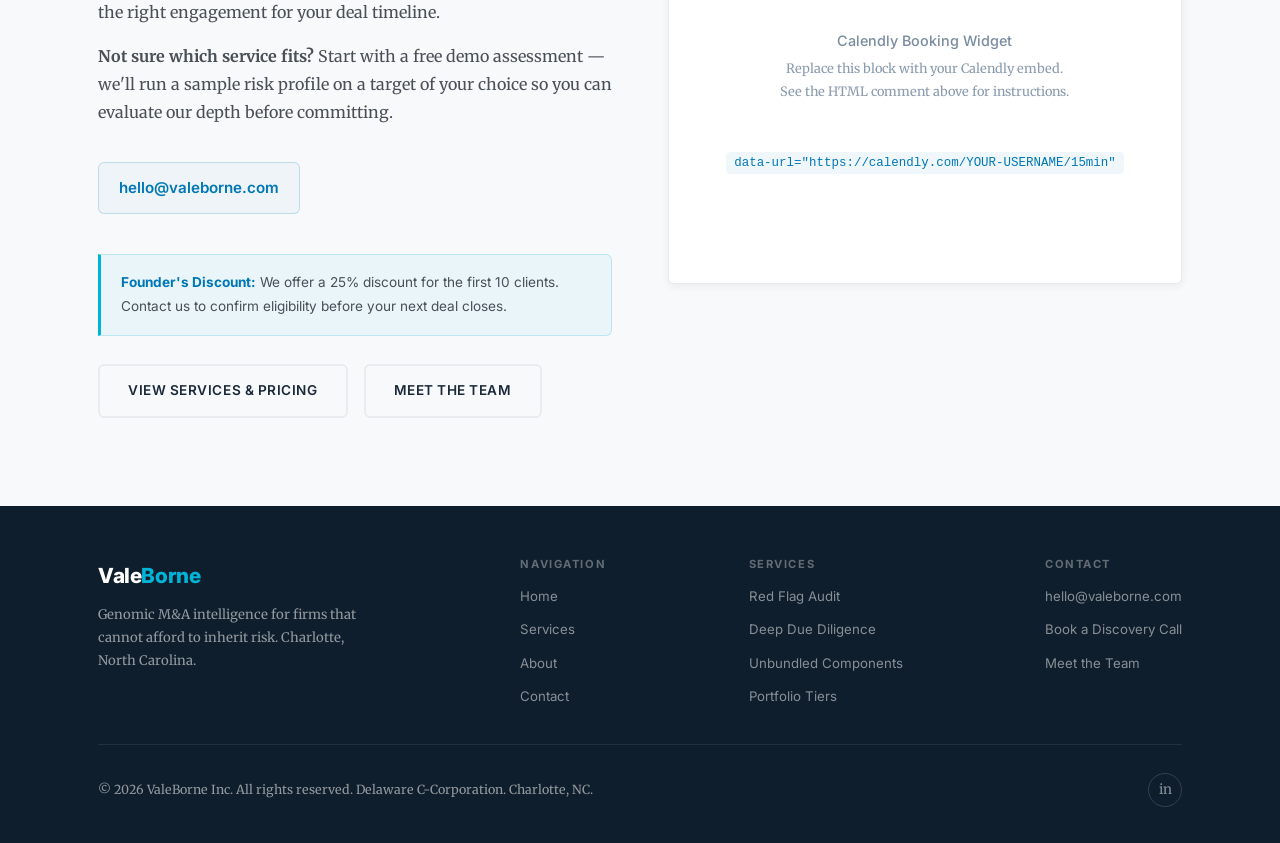
==== commit a037de5a: "Refactor HTML structure and update content" ====
--- a/index.html
+++ b/index.html
@@ -70,8 +70,7 @@
 
       <!-- Free demo offer callout -->
       <div class="hero-free-offer">
-        <span>🎯</span>
-        <span><strong>Free Demo Assessment</strong> — Request a consultation and we'll run a complimentary risk assessment on a target of your choice. No commitment required.</span>
+        <strong>Free Demo Assessment</strong> — Request a consultation and we'll run a complimentary risk assessment on a target of your choice. No commitment required.
       </div>
 
       <div class="hero-ctas">
@@ -112,31 +111,46 @@
     <div class="service-summary-grid">
 
       <div class="service-summary-card reveal reveal-d1">
-        <div class="icon">🔍</div>
+        <div class="svc-icon">
+          <!-- Alert / flag icon -->
+          <svg viewBox="0 0 24 24"><path d="M4 15s1-1 4-1 5 2 8 2 4-1 4-1V3s-1 1-4 1-5-2-8-2-4 1-4 1z"/><line x1="4" y1="22" x2="4" y2="15"/></svg>
+        </div>
         <h3>Red Flag Audit</h3>
-        <p>3-day rapid assessment covering legal, technical, financial &amp; operational risks. Identify deal-breakers early.</p>
+        <p>3-day rapid assessment covering legal, technical, financial &amp; operational risks. Identify deal-breakers before committing capital.</p>
       </div>
 
       <div class="service-summary-card reveal reveal-d2">
-        <div class="icon">📊</div>
+        <div class="svc-icon">
+          <!-- Search / magnify icon -->
+          <svg viewBox="0 0 24 24"><circle cx="11" cy="11" r="8"/><line x1="21" y1="21" x2="16.65" y2="16.65"/></svg>
+        </div>
         <h3>Deep Due Diligence</h3>
         <p>10-day comprehensive analysis with integration risk modeling. Full-spectrum intelligence before you sign.</p>
       </div>
 
       <div class="service-summary-card reveal reveal-d3">
-        <div class="icon">🧩</div>
+        <div class="svc-icon">
+          <!-- Layers / unbundled icon -->
+          <svg viewBox="0 0 24 24"><polygon points="12 2 2 7 12 12 22 7 12 2"/><polyline points="2 17 12 22 22 17"/><polyline points="2 12 12 17 22 12"/></svg>
+        </div>
         <h3>Unbundled Components</h3>
         <p>A la carte audits — Legal, Technical/IP, Financial, or Operational. Choose only what you need.</p>
       </div>
 
       <div class="service-summary-card reveal reveal-d4">
-        <div class="icon">🏆</div>
+        <div class="svc-icon">
+          <!-- Bar chart / portfolio icon -->
+          <svg viewBox="0 0 24 24"><line x1="18" y1="20" x2="18" y2="10"/><line x1="12" y1="20" x2="12" y2="4"/><line x1="6" y1="20" x2="6" y2="14"/><line x1="2" y1="20" x2="22" y2="20"/></svg>
+        </div>
         <h3>Portfolio Tiers</h3>
         <p>Bronze, Silver, and Gold tiers for VCs and PE firms managing multiple deals with volume pricing.</p>
       </div>
 
       <div class="service-summary-card reveal reveal-d1">
-        <div class="icon">🤝</div>
+        <div class="svc-icon">
+          <!-- Link / partnership icon -->
+          <svg viewBox="0 0 24 24"><path d="M10 13a5 5 0 0 0 7.54.54l3-3a5 5 0 0 0-7.07-7.07l-1.72 1.71"/><path d="M14 11a5 5 0 0 0-7.54-.54l-3 3a5 5 0 0 0 7.07 7.07l1.71-1.71"/></svg>
+        </div>
         <h3>Partnership Packages</h3>
         <p>Bundled RFA + DDD packages for high-volume acquirers. Available by request for maximum value.</p>
       </div>
@@ -163,17 +177,17 @@
 
     <div class="grid-3">
       <div class="card reveal reveal-d1">
-        <div class="card-icon">⚖️</div>
+        <div class="card-icon"><svg viewBox="0 0 24 24" style="width:22px;height:22px;stroke:currentColor;fill:none;stroke-width:1.75;stroke-linecap:round;stroke-linejoin:round;"><circle cx="12" cy="12" r="10"/><line x1="12" y1="8" x2="12" y2="12"/><line x1="12" y1="16" x2="12.01" y2="16"/></svg></div>
         <h3>Legal &amp; Compliance</h3>
         <p>IP ownership, FDA/EMA regulatory status, HIPAA/GDPR posture, and freedom-to-operate analysis before you commit.</p>
       </div>
       <div class="card reveal reveal-d2">
-        <div class="card-icon">🧬</div>
+        <div class="card-icon"><svg viewBox="0 0 24 24" style="width:22px;height:22px;stroke:currentColor;fill:none;stroke-width:1.75;stroke-linecap:round;stroke-linejoin:round;"><polyline points="22 12 18 12 15 21 9 3 6 12 2 12"/></svg></div>
         <h3>Technical &amp; Data Integrity</h3>
         <p>Reproducibility scores, pipeline architecture, API stability, and data provenance tracking across the genomic stack.</p>
       </div>
       <div class="card reveal reveal-d3">
-        <div class="card-icon">💰</div>
+        <div class="card-icon"><svg viewBox="0 0 24 24" style="width:22px;height:22px;stroke:currentColor;fill:none;stroke-width:1.75;stroke-linecap:round;stroke-linejoin:round;"><line x1="12" y1="1" x2="12" y2="23"/><path d="M17 5H9.5a3.5 3.5 0 0 0 0 7h5a3.5 3.5 0 0 1 0 7H6"/></svg></div>
         <h3>Financial &amp; Operational Risk</h3>
         <p>Forensic accounting ratios, burn rate modeling, team turnover signals, and integration cost quantification.</p>
       </div>
@@ -201,11 +215,11 @@
         </p>
 
         <a href="mailto:hello@valeborne.com" class="email-link">
-          ✉ hello@valeborne.com
+          hello@valeborne.com
         </a>
 
         <div class="founder-offer">
-          🎁 <strong>Founder's Discount:</strong> We offer a 25% discount for the first 10 clients. Contact us to confirm eligibility before your next deal closes.
+          <strong>Founder's Discount:</strong> We offer a 25% discount for the first 10 clients. Contact us to confirm eligibility before your next deal closes.
         </div>
 
         <div style="margin-top: 28px;">
@@ -237,7 +251,7 @@
             ══════════════════════════════════
           -->
           <div class="calendly-placeholder">
-            <div class="cal-icon">📅</div>
+            <div class="cal-icon"><svg viewBox="0 0 24 24" style="width:48px;height:48px;stroke:#C0CADB;fill:none;stroke-width:1.5;stroke-linecap:round;stroke-linejoin:round;"><rect x="3" y="4" width="18" height="18" rx="2" ry="2"/><line x1="16" y1="2" x2="16" y2="6"/><line x1="8" y1="2" x2="8" y2="6"/><line x1="3" y1="10" x2="21" y2="10"/></svg></div>
             <h4>Calendly Booking Widget</h4>
             <p style="font-size:.8rem;color:#8A9BAD;margin-top:8px;">
               Replace this block with your Calendly embed.<br/>
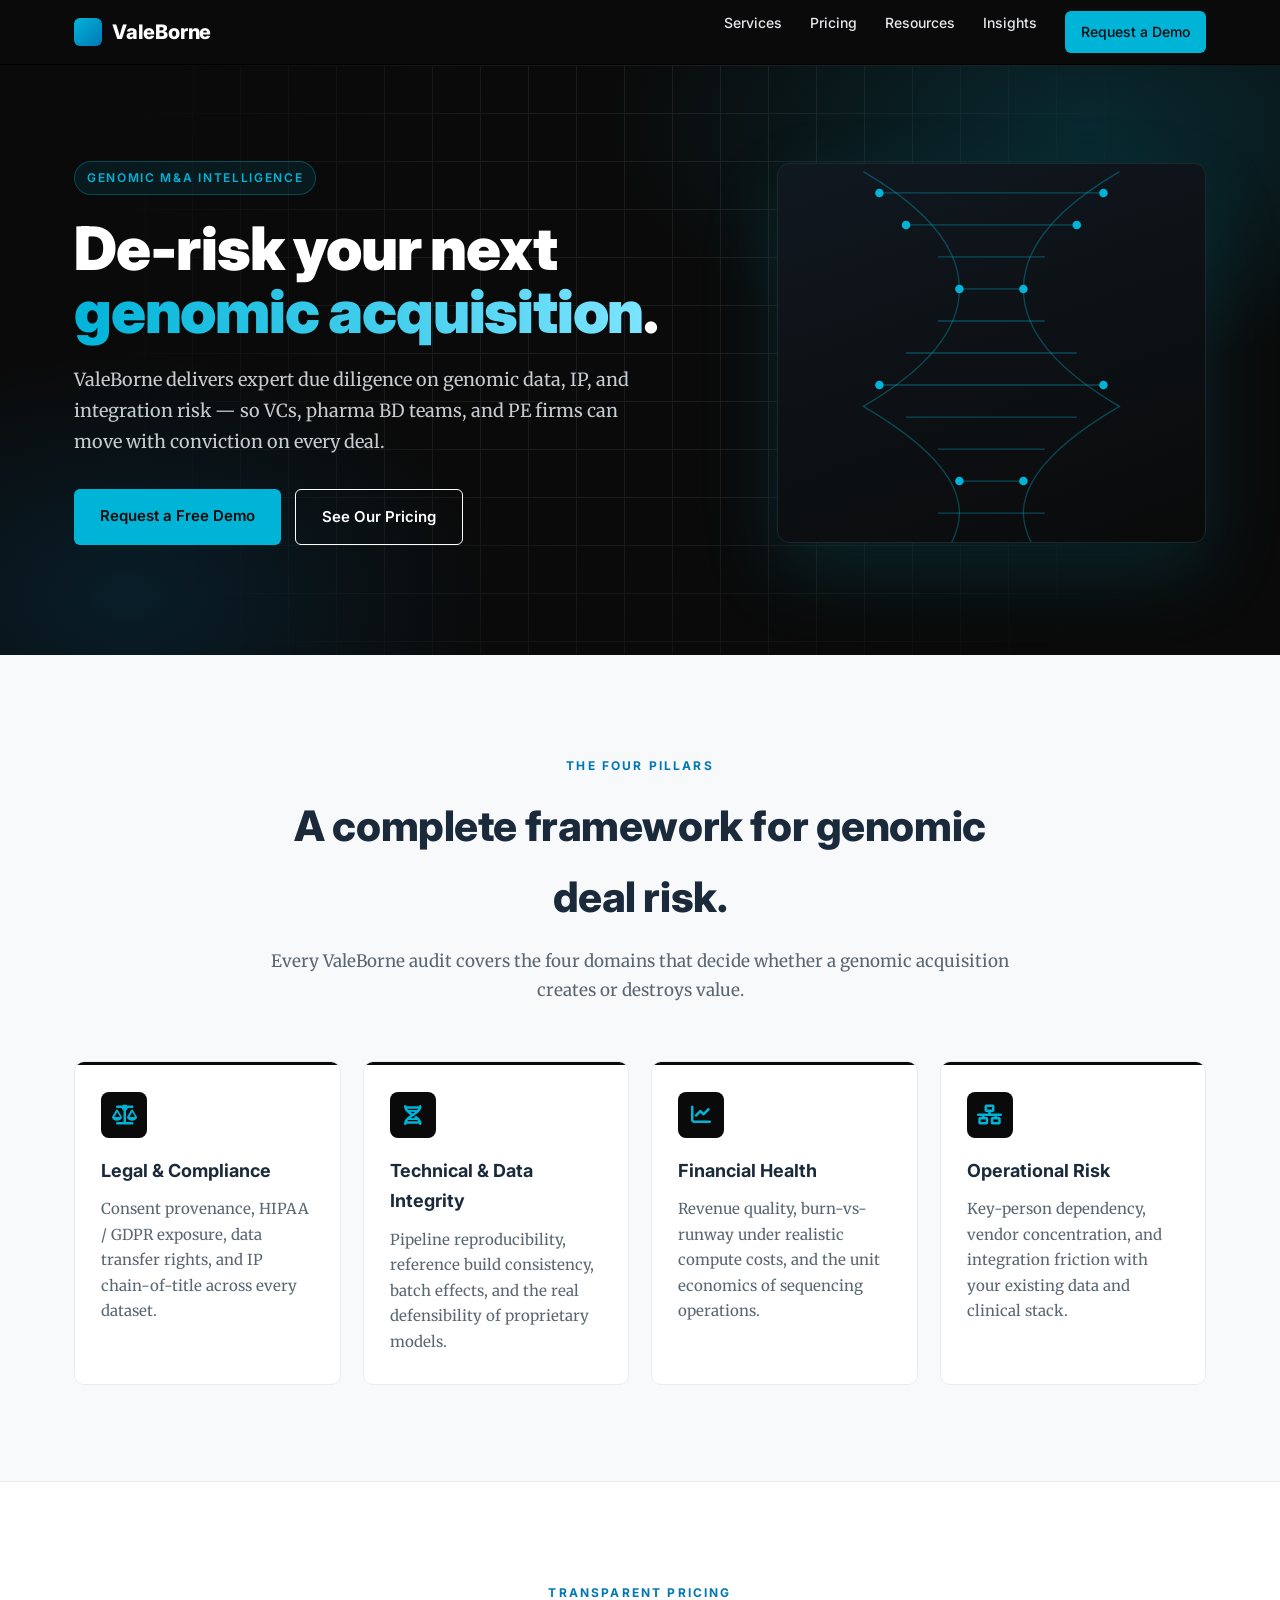
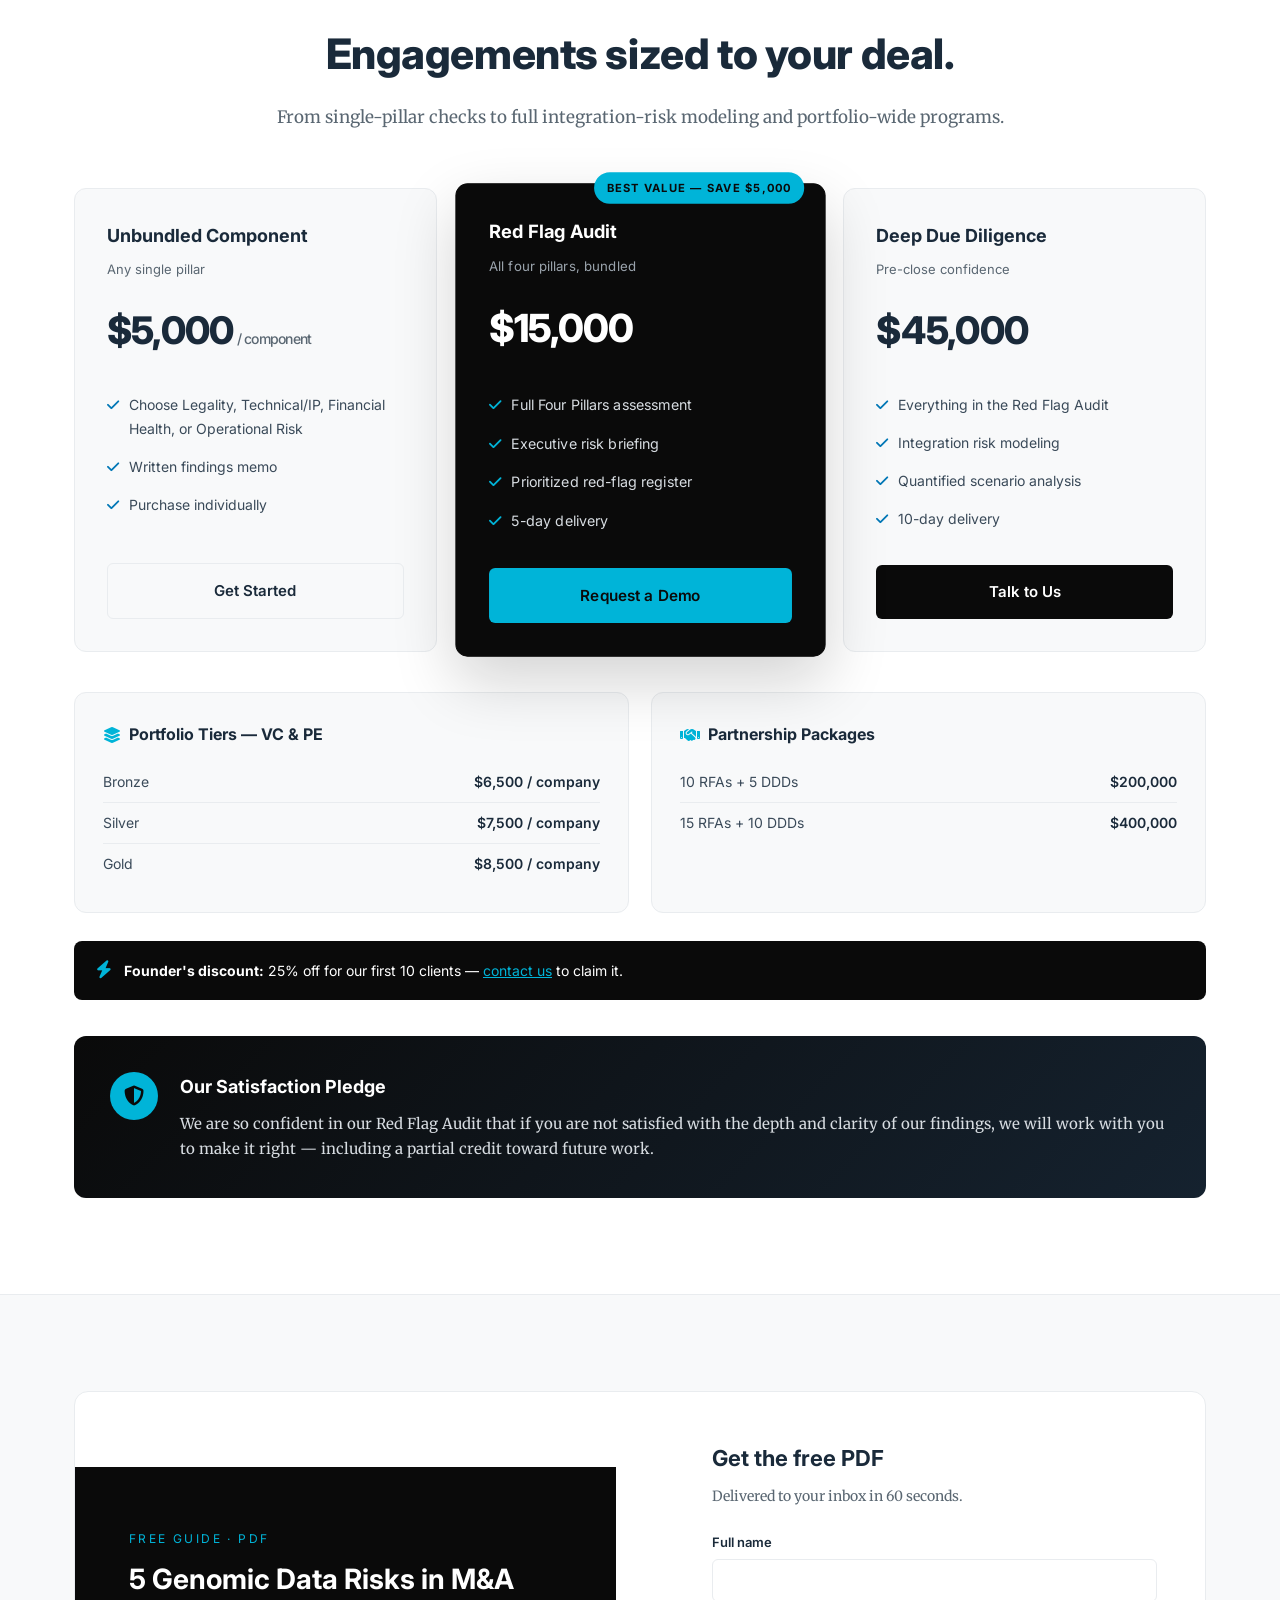
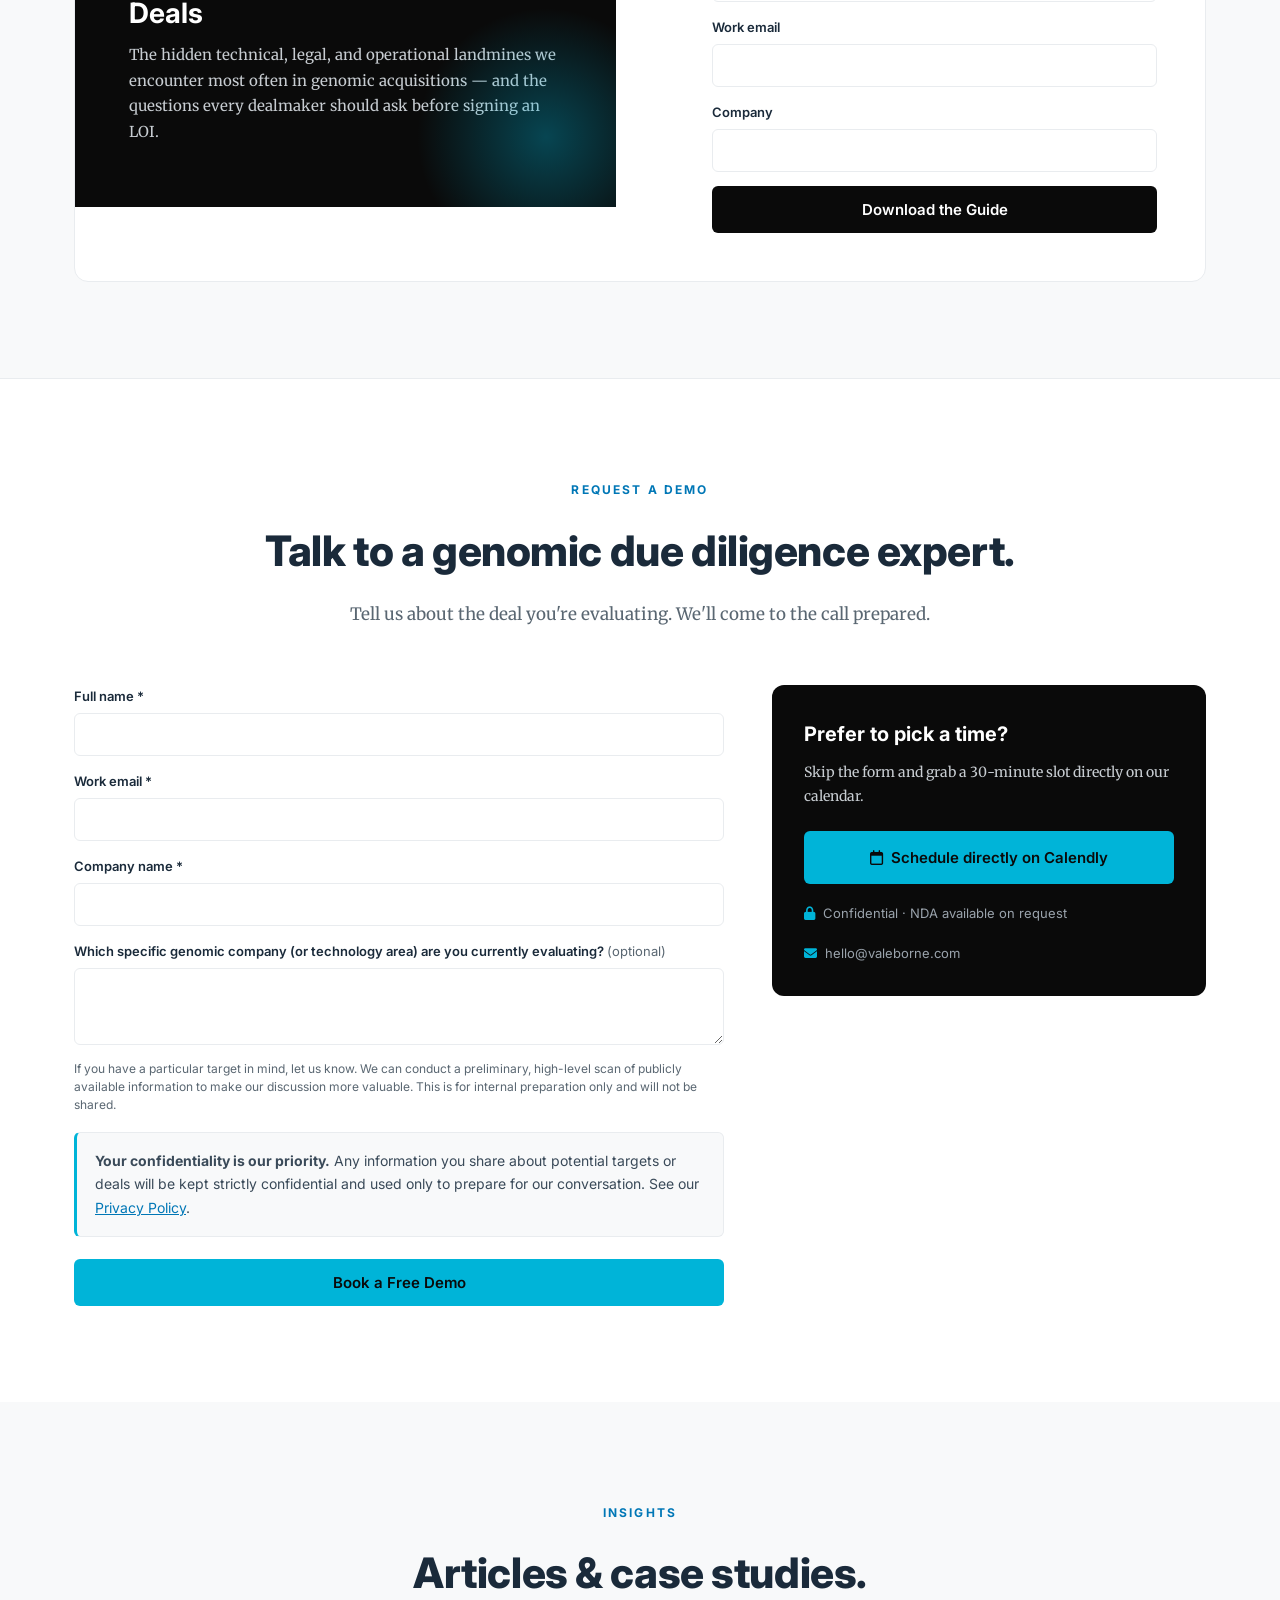
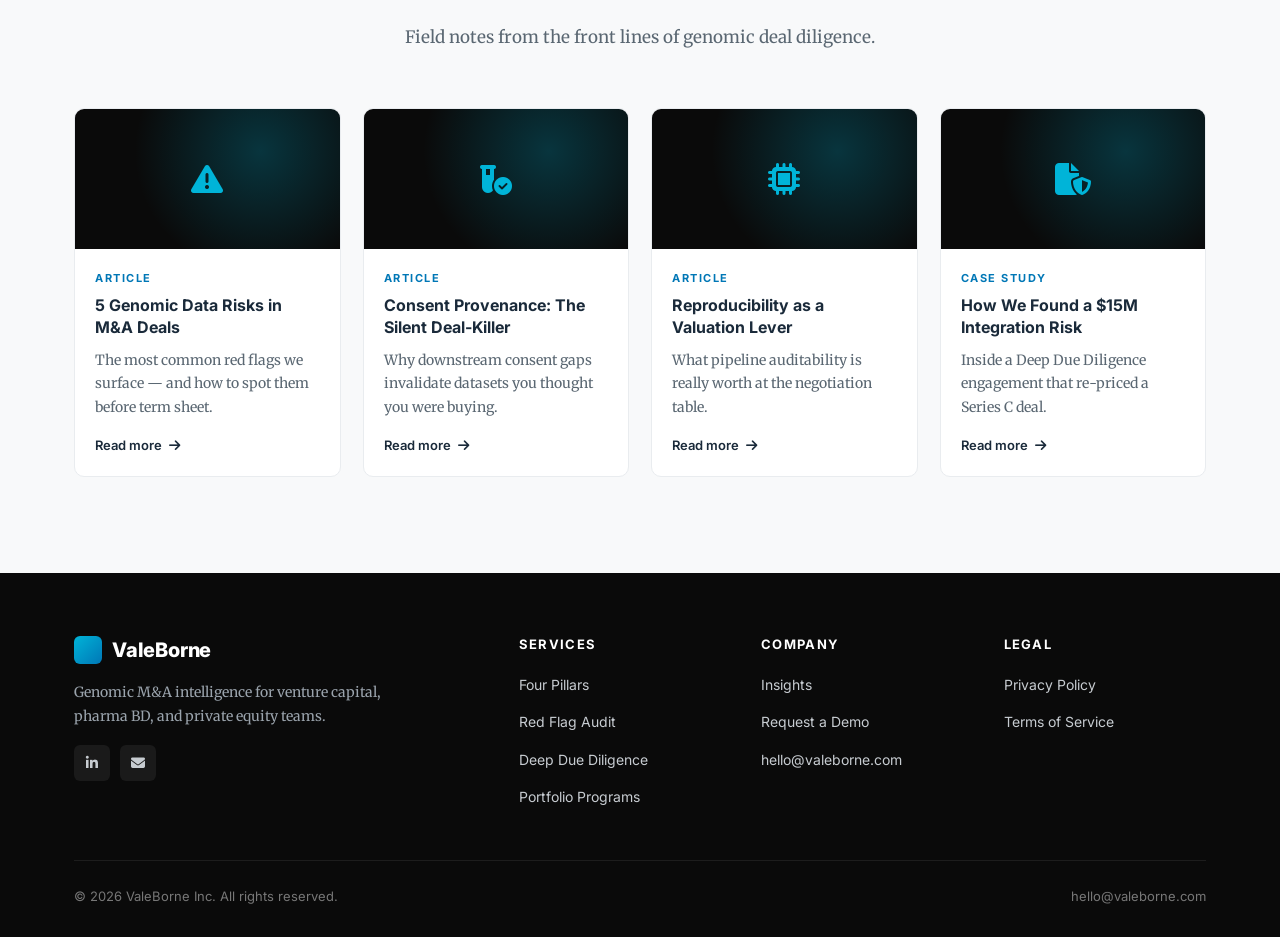
==== commit 76f19754: "Add files via upload" ====
--- a/index.html
+++ b/index.html
@@ -1,366 +1,591 @@
 <!DOCTYPE html>
 <html lang="en">
 <head>
-  <meta charset="UTF-8" />
-  <meta name="viewport" content="width=device-width, initial-scale=1.0" />
-  <title>ValeBorne Inc. – Genomic M&A Intelligence</title>
-  <meta name="description" content="Proprietary due diligence that uncovers hidden risks in genomic data companies – before you sign." />
-  <link rel="preconnect" href="https://fonts.googleapis.com" />
-  <link rel="preconnect" href="https://fonts.gstatic.com" crossorigin />
-  <link href="https://fonts.googleapis.com/css2?family=Inter:wght@300;400;500;600;700;800&family=Merriweather:ital,wght@0,300;0,400;0,700;1,300;1,400&display=swap" rel="stylesheet" />
-  <link rel="stylesheet" href="styles.css" />
+<meta charset="UTF-8">
+<meta name="viewport" content="width=device-width, initial-scale=1.0">
+<title>ValeBorne — Genomic M&A Intelligence</title>
+<meta name="description" content="Genomic M&A due diligence – Red Flag Audits, Deep Due Diligence, and portfolio risk assessments for VCs and pharma.">
+<link rel="preconnect" href="https://fonts.googleapis.com">
+<link rel="preconnect" href="https://fonts.gstatic.com" crossorigin>
+<link href="https://fonts.googleapis.com/css2?family=Inter:wght@400;500;600;700;800;900&family=Merriweather:wght@400;700&display=swap" rel="stylesheet">
+<link rel="stylesheet" href="https://cdnjs.cloudflare.com/ajax/libs/font-awesome/6.5.1/css/all.min.css">
+<style>
+  :root{
+    --bg:#F8F9FA;
+    --ink:#0A0A0A;            /* JetBrains-style deep black */
+    --ink-soft:#1A2A3A;       /* deep slate-blue for headings */
+    --cyan:#00B4D8;           /* electric cyan accent */
+    --teal:#0077B6;           /* secondary teal */
+    --border:#E9ECEF;
+    --muted:#5A6772;
+    --white:#ffffff;
+  }
+  *{box-sizing:border-box;margin:0;padding:0}
+  html{scroll-behavior:smooth}
+  body{
+    font-family:'Merriweather', Georgia, serif;
+    background:var(--bg);
+    color:#1f2933;
+    line-height:1.7;
+    font-size:16px;
+    -webkit-font-smoothing:antialiased;
+  }
+  h1,h2,h3,h4,h5,nav,button,.ui{font-family:'Inter',system-ui,sans-serif;color:var(--ink-soft)}
+  h1{font-weight:900;letter-spacing:-.02em}
+  h2{font-weight:800;letter-spacing:-.01em}
+  a{color:var(--teal);text-decoration:none}
+  a:hover{color:var(--cyan)}
+  .container{max-width:1180px;margin:0 auto;padding:0 24px}
+  .ui{font-family:'Inter',system-ui,sans-serif}
+
+  /* ===== NAV (JetBrains-style black bar) ===== */
+  header.nav{
+    position:sticky;top:0;z-index:50;
+    background:var(--ink);
+    color:#fff;
+    border-bottom:1px solid #000;
+  }
+  .nav-inner{display:flex;align-items:center;justify-content:space-between;height:64px}
+  .brand{font-family:'Inter',sans-serif;font-weight:800;font-size:20px;color:#fff;letter-spacing:-.01em;display:flex;align-items:center;gap:10px}
+  .brand-mark{width:28px;height:28px;background:linear-gradient(135deg,var(--cyan),var(--teal));border-radius:6px;display:inline-block}
+  .nav-links{display:flex;gap:28px}
+  .nav-links a{color:#e6e8eb;font-family:'Inter',sans-serif;font-weight:500;font-size:14px}
+  .nav-links a:hover{color:var(--cyan)}
+  .nav-cta{background:var(--cyan);color:#0A0A0A !important;padding:9px 16px;border-radius:6px;font-weight:600;font-size:14px}
+  .nav-cta:hover{background:#fff;color:#0A0A0A !important}
+  .burger{display:none;background:none;border:0;color:#fff;font-size:22px;cursor:pointer}
+  @media(max-width:860px){
+    .nav-links{display:none;position:absolute;top:64px;left:0;right:0;background:var(--ink);flex-direction:column;padding:18px 24px;gap:16px;border-top:1px solid #222}
+    .nav-links.open{display:flex}
+    .burger{display:block}
+  }
+
+  /* ===== Buttons ===== */
+  .btn{display:inline-block;padding:14px 26px;border-radius:6px;font-family:'Inter',sans-serif;font-weight:600;font-size:15px;cursor:pointer;border:0;transition:all .15s ease;text-align:center}
+  .btn-primary{background:var(--cyan);color:#0A0A0A}
+  .btn-primary:hover{background:#0A0A0A;color:var(--cyan)}
+  .btn-dark{background:var(--ink);color:#fff}
+  .btn-dark:hover{background:var(--cyan);color:#0A0A0A}
+  .btn-outline{background:transparent;color:#fff;border:1px solid #fff}
+  .btn-outline:hover{background:#fff;color:var(--ink)}
+  .btn-ghost{background:transparent;color:var(--ink-soft);border:1px solid var(--border)}
+  .btn-ghost:hover{border-color:var(--ink);background:var(--ink);color:#fff}
+
+  /* ===== HERO (black like JetBrains) ===== */
+  .hero{
+    background:var(--ink);
+    color:#fff;
+    position:relative;
+    overflow:hidden;
+    padding:96px 0 110px;
+  }
+  .hero::before{
+    content:"";position:absolute;inset:0;
+    background:
+      radial-gradient(800px 400px at 85% 10%, rgba(0,180,216,.18), transparent 60%),
+      radial-gradient(600px 400px at 10% 90%, rgba(0,119,182,.18), transparent 60%);
+    pointer-events:none;
+  }
+  .hero-grid{
+    position:absolute;inset:0;opacity:.07;
+    background-image:linear-gradient(#fff 1px,transparent 1px),linear-gradient(90deg,#fff 1px,transparent 1px);
+    background-size:48px 48px;
+    mask-image:radial-gradient(circle at 50% 40%, #000 30%, transparent 75%);
+  }
+  .hero-inner{position:relative;display:grid;grid-template-columns:1.2fr .8fr;gap:60px;align-items:center}
+  .eyebrow{display:inline-block;font-family:'Inter',sans-serif;font-size:12px;font-weight:600;letter-spacing:.14em;text-transform:uppercase;color:var(--cyan);background:rgba(0,180,216,.1);padding:6px 12px;border-radius:999px;border:1px solid rgba(0,180,216,.3);margin-bottom:22px}
+  .hero h1{font-size:clamp(36px,5vw,60px);color:#fff;line-height:1.05;margin-bottom:22px}
+  .hero h1 .hl{background:linear-gradient(90deg,var(--cyan),#7ce4ff);-webkit-background-clip:text;background-clip:text;color:transparent}
+  .hero p.lead{font-family:'Merriweather',serif;font-size:18px;color:#c7ccd1;max-width:560px;margin-bottom:32px}
+  .hero-ctas{display:flex;gap:14px;flex-wrap:wrap}
+  .hero-art{
+    position:relative;height:380px;border-radius:12px;
+    background:linear-gradient(160deg,#101820,#0A0A0A);
+    border:1px solid #1d2730;overflow:hidden;
+    box-shadow:0 30px 80px rgba(0,180,216,.15);
+  }
+  .hero-art svg{position:absolute;inset:0;width:100%;height:100%}
+  .helix-dot{fill:var(--cyan)}
+  .helix-line{stroke:rgba(0,180,216,.35);stroke-width:1.2;fill:none}
+  @media(max-width:900px){
+    .hero-inner{grid-template-columns:1fr}
+    .hero-art{height:280px}
+  }
+
+  /* ===== Section base ===== */
+  section{padding:96px 0}
+  .section-head{text-align:center;max-width:760px;margin:0 auto 56px}
+  .section-eyebrow{display:inline-block;font-family:'Inter',sans-serif;font-size:12px;font-weight:700;letter-spacing:.18em;text-transform:uppercase;color:var(--teal);margin-bottom:14px}
+  .section-head h2{font-size:clamp(28px,3.6vw,42px);margin-bottom:14px}
+  .section-head p{color:var(--muted);font-size:17px}
+
+  /* ===== Services ===== */
+  .pillars{display:grid;grid-template-columns:repeat(4,1fr);gap:22px}
+  @media(max-width:960px){.pillars{grid-template-columns:repeat(2,1fr)}}
+  @media(max-width:520px){.pillars{grid-template-columns:1fr}}
+  .pillar{
+    background:#fff;border:1px solid var(--border);border-radius:10px;
+    padding:30px 26px;transition:all .2s ease;position:relative;overflow:hidden;
+  }
+  .pillar::before{content:"";position:absolute;top:0;left:0;right:0;height:3px;background:var(--ink);transition:background .2s ease}
+  .pillar:hover{transform:translateY(-4px);border-color:var(--ink);box-shadow:0 18px 40px rgba(10,10,10,.08)}
+  .pillar:hover::before{background:var(--cyan)}
+  .pillar .icon{width:46px;height:46px;border-radius:8px;background:var(--ink);color:var(--cyan);display:flex;align-items:center;justify-content:center;font-size:20px;margin-bottom:18px}
+  .pillar h3{font-size:18px;margin-bottom:10px}
+  .pillar p{color:var(--muted);font-size:15px}
+
+  /* ===== Pricing ===== */
+  #pricing{background:#fff;border-top:1px solid var(--border);border-bottom:1px solid var(--border)}
+  .price-grid{display:grid;grid-template-columns:repeat(3,1fr);gap:22px;margin-bottom:40px}
+  @media(max-width:900px){.price-grid{grid-template-columns:1fr}}
+  .price-card{
+    background:var(--bg);border:1px solid var(--border);border-radius:12px;padding:32px;display:flex;flex-direction:column;
+  }
+  .price-card.featured{background:var(--ink);color:#fff;border-color:var(--ink);position:relative;transform:scale(1.02);box-shadow:0 24px 60px rgba(10,10,10,.18)}
+  .price-card.featured h3,.price-card.featured .amount{color:#fff}
+  .price-card.featured .price-feat li{color:#d7dce1}
+  .price-card.featured .price-feat i{color:var(--cyan)}
+  .badge{position:absolute;top:-12px;right:20px;background:var(--cyan);color:#0A0A0A;font-family:'Inter',sans-serif;font-weight:700;font-size:11px;letter-spacing:.1em;text-transform:uppercase;padding:6px 12px;border-radius:999px}
+  .price-card h3{font-size:18px;margin-bottom:6px}
+  .price-card .sub{font-size:13px;color:var(--muted);margin-bottom:18px;font-family:'Inter',sans-serif}
+  .price-card.featured .sub{color:#9aa3ac}
+  .amount{font-family:'Inter',sans-serif;font-weight:800;font-size:38px;color:var(--ink-soft);margin-bottom:4px;letter-spacing:-.02em}
+  .amount small{font-size:14px;font-weight:500;color:var(--muted)}
+  .price-feat{list-style:none;margin:20px 0 28px;flex:1}
+  .price-feat li{padding:7px 0;font-size:14px;font-family:'Inter',sans-serif;color:#3a4a59;display:flex;gap:10px;align-items:flex-start}
+  .price-feat i{color:var(--teal);margin-top:5px}
+
+  .tier-row{display:grid;grid-template-columns:1fr 1fr;gap:22px}
+  @media(max-width:760px){.tier-row{grid-template-columns:1fr}}
+  .tier-box{background:var(--bg);border:1px solid var(--border);border-radius:12px;padding:28px}
+  .tier-box h4{font-family:'Inter',sans-serif;font-size:16px;margin-bottom:14px;color:var(--ink-soft);display:flex;align-items:center;gap:8px}
+  .tier-box h4 i{color:var(--cyan)}
+  .tier-list{list-style:none;font-family:'Inter',sans-serif;font-size:14px}
+  .tier-list li{padding:8px 0;border-bottom:1px solid var(--border);display:flex;justify-content:space-between}
+  .tier-list li:last-child{border-bottom:0}
+  .tier-list .name{color:#3a4a59}
+  .tier-list .val{color:var(--ink-soft);font-weight:600}
+
+  .note{margin-top:28px;padding:18px 22px;background:#0A0A0A;color:#fff;border-radius:8px;font-family:'Inter',sans-serif;font-size:14px;display:flex;align-items:center;gap:12px}
+  .note i{color:var(--cyan);font-size:18px}
+
+  /* ===== Pledge ===== */
+  .pledge{margin-top:36px;background:linear-gradient(135deg,#0A0A0A,#15222f);color:#fff;padding:36px;border-radius:12px;display:flex;gap:22px;align-items:flex-start}
+  .pledge .pi{width:48px;height:48px;border-radius:50%;background:var(--cyan);color:#0A0A0A;display:flex;align-items:center;justify-content:center;font-size:20px;flex-shrink:0}
+  .pledge h3{color:#fff;font-size:18px;margin-bottom:8px}
+  .pledge p{color:#d7dce1;font-family:'Merriweather',serif;font-size:15px}
+
+  /* ===== Lead magnet ===== */
+  #lead{background:var(--bg)}
+  .lead-grid{display:grid;grid-template-columns:1fr 1fr;gap:48px;align-items:center;background:#fff;border:1px solid var(--border);border-radius:14px;overflow:hidden}
+  @media(max-width:860px){.lead-grid{grid-template-columns:1fr}}
+  .lead-img{background:var(--ink);color:#fff;padding:54px;min-height:340px;display:flex;flex-direction:column;justify-content:center;position:relative;overflow:hidden}
+  .lead-img::after{content:"";position:absolute;right:-60px;bottom:-60px;width:260px;height:260px;border-radius:50%;background:radial-gradient(circle,rgba(0,180,216,.35),transparent 70%)}
+  .lead-img .doc{font-family:'Inter',sans-serif;font-size:12px;letter-spacing:.2em;text-transform:uppercase;color:var(--cyan);margin-bottom:14px;position:relative}
+  .lead-img h3{color:#fff;font-size:28px;line-height:1.2;margin-bottom:12px;position:relative}
+  .lead-img p{color:#c7ccd1;font-size:15px;position:relative}
+  .lead-form{padding:48px}
+  .lead-form h3{font-size:22px;margin-bottom:8px}
+  .lead-form p.muted{color:var(--muted);font-size:14px;margin-bottom:22px}
+  .field{margin-bottom:14px}
+  .field label{display:block;font-family:'Inter',sans-serif;font-size:13px;font-weight:600;color:var(--ink-soft);margin-bottom:6px}
+  .field input,.field textarea{
+    width:100%;padding:12px 14px;border:1px solid var(--border);border-radius:6px;
+    font-family:'Inter',sans-serif;font-size:14px;background:#fff;color:var(--ink-soft);
+    transition:border-color .15s;
+  }
+  .field input:focus,.field textarea:focus{outline:none;border-color:var(--cyan);box-shadow:0 0 0 3px rgba(0,180,216,.15)}
+  .helper{font-family:'Inter',sans-serif;font-size:12px;color:var(--muted);margin-top:6px;line-height:1.5}
+
+  /* ===== Contact ===== */
+  #contact{background:#fff;border-top:1px solid var(--border)}
+  .contact-grid{display:grid;grid-template-columns:1.2fr .8fr;gap:48px}
+  @media(max-width:900px){.contact-grid{grid-template-columns:1fr}}
+  .reassure{background:var(--bg);border:1px solid var(--border);border-left:3px solid var(--cyan);padding:16px 18px;border-radius:6px;font-size:14px;color:#3a4a59;margin:18px 0 22px;font-family:'Inter',sans-serif}
+  .calendly-card{background:var(--ink);color:#fff;border-radius:12px;padding:32px;height:fit-content}
+  .calendly-card h3{color:#fff;font-size:20px;margin-bottom:10px}
+  .calendly-card p{color:#c7ccd1;font-size:14px;margin-bottom:22px}
+  .calendly-card .info{font-family:'Inter',sans-serif;font-size:13px;color:#9aa3ac;display:flex;align-items:center;gap:8px;margin-top:18px}
+  .calendly-card .info i{color:var(--cyan)}
+
+  /* ===== Articles ===== */
+  #articles{background:var(--bg)}
+  .article-grid{display:grid;grid-template-columns:repeat(4,1fr);gap:22px}
+  @media(max-width:960px){.article-grid{grid-template-columns:repeat(2,1fr)}}
+  @media(max-width:560px){.article-grid{grid-template-columns:1fr}}
+  .article{background:#fff;border:1px solid var(--border);border-radius:10px;overflow:hidden;display:flex;flex-direction:column;transition:all .2s ease}
+  .article:hover{transform:translateY(-4px);box-shadow:0 18px 40px rgba(10,10,10,.08);border-color:var(--ink)}
+  .article .thumb{height:140px;background:var(--ink);display:flex;align-items:center;justify-content:center;color:var(--cyan);font-size:32px;position:relative;overflow:hidden}
+  .article .thumb::after{content:"";position:absolute;inset:0;background:radial-gradient(circle at 70% 30%, rgba(0,180,216,.25), transparent 60%)}
+  .article .thumb i{position:relative;z-index:1}
+  .article .body{padding:20px;flex:1;display:flex;flex-direction:column}
+  .article .tag{font-family:'Inter',sans-serif;font-size:11px;font-weight:700;letter-spacing:.14em;text-transform:uppercase;color:var(--teal);margin-bottom:8px}
+  .article h3{font-size:16px;line-height:1.35;margin-bottom:10px}
+  .article p{color:var(--muted);font-size:14px;flex:1;margin-bottom:14px}
+  .article .read{font-family:'Inter',sans-serif;font-size:13px;font-weight:600;color:var(--ink-soft)}
+  .article .read i{margin-left:4px;transition:transform .15s}
+  .article:hover .read i{transform:translateX(4px);color:var(--cyan)}
+
+  /* ===== Footer ===== */
+  footer{background:#0A0A0A;color:#c7ccd1;padding:60px 0 30px}
+  .foot-grid{display:grid;grid-template-columns:2fr 1fr 1fr 1fr;gap:40px;margin-bottom:40px}
+  @media(max-width:760px){.foot-grid{grid-template-columns:1fr 1fr}}
+  footer h4{font-family:'Inter',sans-serif;font-size:13px;font-weight:700;color:#fff;letter-spacing:.1em;text-transform:uppercase;margin-bottom:16px}
+  footer ul{list-style:none}
+  footer li{margin-bottom:10px}
+  footer a{color:#c7ccd1;font-family:'Inter',sans-serif;font-size:14px}
+  footer a:hover{color:var(--cyan)}
+  .foot-brand p{font-family:'Merriweather',serif;font-size:14px;color:#9aa3ac;margin-top:14px;max-width:340px}
+  .foot-bottom{border-top:1px solid #1d1d1d;padding-top:24px;display:flex;justify-content:space-between;flex-wrap:wrap;gap:14px;font-family:'Inter',sans-serif;font-size:13px;color:#777}
+  .social{display:flex;gap:10px;margin-top:16px}
+  .social a{width:36px;height:36px;border-radius:6px;background:#1a1a1a;display:flex;align-items:center;justify-content:center;color:#c7ccd1}
+  .social a:hover{background:var(--cyan);color:#0A0A0A}
+</style>
 </head>
 <body>
 
-<!-- Page fade-in overlay -->
-<div id="page-fade"></div>
-
-<!-- ══════════════════════════════════════
-     NAVIGATION
-══════════════════════════════════════ -->
-<header>
-  <nav class="site-nav" id="site-nav" aria-label="Main navigation">
-    <div class="container">
-      <div class="nav-inner">
-        <a href="index.html" class="nav-logo">Vale<span>Borne</span></a>
-
-        <!-- Desktop links -->
-        <div class="nav-links" id="nav-links">
-          <a href="index.html" class="active">Home</a>
-          <a href="services.html">Services</a>
-          <a href="about.html">About</a>
-          <a href="index.html#consultation">Contact</a>
-        </div>
-        <a href="index.html#consultation" class="btn btn-primary btn-sm nav-cta">
-          Get Your Free Demo Assessment
-        </a>
-
-        <!-- Mobile hamburger -->
-        <button class="nav-toggle" id="nav-toggle" aria-label="Toggle menu" aria-expanded="false">
-          <span></span><span></span><span></span>
-        </button>
-      </div>
-    </div>
-
-    <!-- Mobile menu -->
-    <div class="mobile-menu" id="mobile-menu">
-      <a href="index.html">Home</a>
-      <a href="services.html">Services</a>
-      <a href="about.html">About</a>
-      <a href="index.html#consultation">Contact</a>
-      <a href="index.html#consultation" class="mob-cta">Get Your Free Demo Assessment</a>
-    </div>
-  </nav>
+<header class="nav">
+  <div class="container nav-inner">
+    <a href="#" class="brand"><span class="brand-mark"></span>ValeBorne</a>
+    <nav class="nav-links" id="navLinks">
+      <a href="#services">Services</a>
+      <a href="#pricing">Pricing</a>
+      <a href="#lead">Resources</a>
+      <a href="#articles">Insights</a>
+      <a href="#contact" class="nav-cta">Request a Demo</a>
+    </nav>
+    <button class="burger" onclick="document.getElementById('navLinks').classList.toggle('open')"><i class="fa-solid fa-bars"></i></button>
+  </div>
 </header>
 
-<!-- ══════════════════════════════════════
-     HERO
-══════════════════════════════════════ -->
-<section class="hero" aria-labelledby="hero-heading">
+<!-- HERO -->
+<section class="hero">
+  <div class="hero-grid"></div>
+  <div class="container hero-inner">
+    <div>
+      <span class="eyebrow">Genomic M&A Intelligence</span>
+      <h1>De-risk your next <span class="hl">genomic acquisition</span>.</h1>
+      <p class="lead">ValeBorne delivers expert due diligence on genomic data, IP, and integration risk — so VCs, pharma BD teams, and PE firms can move with conviction on every deal.</p>
+      <div class="hero-ctas">
+        <a href="#contact" class="btn btn-primary">Request a Free Demo</a>
+        <a href="#pricing" class="btn btn-outline">See Our Pricing</a>
+      </div>
+    </div>
+    <div class="hero-art" aria-hidden="true">
+      <svg viewBox="0 0 400 380" preserveAspectRatio="xMidYMid slice">
+        <g>
+          <path class="helix-line" d="M80,20 C200,90 200,170 80,240 C200,310 200,370 80,440"/>
+          <path class="helix-line" d="M320,20 C200,90 200,170 320,240 C200,310 200,370 320,440"/>
+          <g>
+            <!-- rungs -->
+            <line class="helix-line" x1="95" y1="40"  x2="305" y2="40"/>
+            <line class="helix-line" x1="120" y1="70" x2="280" y2="70"/>
+            <line class="helix-line" x1="150" y1="100" x2="250" y2="100"/>
+            <line class="helix-line" x1="170" y1="130" x2="230" y2="130"/>
+            <line class="helix-line" x1="150" y1="160" x2="250" y2="160"/>
+            <line class="helix-line" x1="120" y1="190" x2="280" y2="190"/>
+            <line class="helix-line" x1="95" y1="220" x2="305" y2="220"/>
+            <line class="helix-line" x1="120" y1="250" x2="280" y2="250"/>
+            <line class="helix-line" x1="150" y1="280" x2="250" y2="280"/>
+            <line class="helix-line" x1="170" y1="310" x2="230" y2="310"/>
+            <line class="helix-line" x1="150" y1="340" x2="250" y2="340"/>
+          </g>
+          <g>
+            <circle class="helix-dot" cx="95"  cy="40"  r="4"/>
+            <circle class="helix-dot" cx="305" cy="40"  r="4"/>
+            <circle class="helix-dot" cx="120" cy="70"  r="4"/>
+            <circle class="helix-dot" cx="280" cy="70"  r="4"/>
+            <circle class="helix-dot" cx="170" cy="130" r="4"/>
+            <circle class="helix-dot" cx="230" cy="130" r="4"/>
+            <circle class="helix-dot" cx="95"  cy="220" r="4"/>
+            <circle class="helix-dot" cx="305" cy="220" r="4"/>
+            <circle class="helix-dot" cx="170" cy="310" r="4"/>
+            <circle class="helix-dot" cx="230" cy="310" r="4"/>
+          </g>
+        </g>
+      </svg>
+    </div>
+  </div>
+</section>
+
+<!-- SERVICES -->
+<section id="services">
   <div class="container">
-    <div class="hero-content">
-      <div class="hero-eyebrow">Genomic M&amp;A Intelligence</div>
-      <h1 id="hero-heading">
-        De-risk Your<br/>
-        Next <em>Acquisition.</em>
-      </h1>
-      <p class="hero-sub">
-        Proprietary due diligence that uncovers hidden risks in genomic data companies – before you sign. We combine data science, legal expertise, and financial forensics so you never inherit a surprise.
-      </p>
-
-      <!-- Free demo offer callout -->
-      <div class="hero-free-offer">
-        <strong>Free Demo Assessment</strong> — Request a consultation and we'll run a complimentary risk assessment on a target of your choice. No commitment required.
-      </div>
-
-      <div class="hero-ctas">
-        <a href="#consultation" class="btn btn-primary">Request a Consultation</a>
-        <a href="services.html" class="btn btn-outline-white">View Our Services</a>
-      </div>
-
-      <div class="hero-stats">
-        <div class="hero-stat">
-          <div class="num">72 hr</div>
-          <div class="lbl">Red Flag Turnaround</div>
-        </div>
-        <div class="hero-stat">
-          <div class="num">4</div>
-          <div class="lbl">Risk Pillars Assessed</div>
-        </div>
-        <div class="hero-stat">
-          <div class="num">10×</div>
-          <div class="lbl">Avg. Audit ROI</div>
-        </div>
+    <div class="section-head">
+      <div class="section-eyebrow">The Four Pillars</div>
+      <h2>A complete framework for genomic deal risk.</h2>
+      <p>Every ValeBorne audit covers the four domains that decide whether a genomic acquisition creates or destroys value.</p>
+    </div>
+    <div class="pillars">
+      <div class="pillar">
+        <div class="icon"><i class="fa-solid fa-scale-balanced"></i></div>
+        <h3>Legal &amp; Compliance</h3>
+        <p>Consent provenance, HIPAA / GDPR exposure, data transfer rights, and IP chain-of-title across every dataset.</p>
+      </div>
+      <div class="pillar">
+        <div class="icon"><i class="fa-solid fa-dna"></i></div>
+        <h3>Technical &amp; Data Integrity</h3>
+        <p>Pipeline reproducibility, reference build consistency, batch effects, and the real defensibility of proprietary models.</p>
+      </div>
+      <div class="pillar">
+        <div class="icon"><i class="fa-solid fa-chart-line"></i></div>
+        <h3>Financial Health</h3>
+        <p>Revenue quality, burn-vs-runway under realistic compute costs, and the unit economics of sequencing operations.</p>
+      </div>
+      <div class="pillar">
+        <div class="icon"><i class="fa-solid fa-network-wired"></i></div>
+        <h3>Operational Risk</h3>
+        <p>Key-person dependency, vendor concentration, and integration friction with your existing data and clinical stack.</p>
       </div>
     </div>
   </div>
 </section>
 
-<!-- ══════════════════════════════════════
-     SERVICES SUMMARY
-══════════════════════════════════════ -->
-<section class="section" id="services-overview" aria-labelledby="services-heading">
+<!-- PRICING -->
+<section id="pricing">
   <div class="container">
-    <div class="section-header reveal">
-      <span class="overline">What We Do</span>
-      <h2 id="services-heading">Due Diligence Built for Genomic M&amp;A</h2>
-      <div class="accent-rule centered"></div>
-      <p>Traditional due diligence was not designed for the complexity of genomic data companies. Our services address every dimension of risk before you commit capital.</p>
-    </div>
-
-    <div class="service-summary-grid">
-
-      <div class="service-summary-card reveal reveal-d1">
-        <div class="svc-icon">
-          <!-- Alert / flag icon -->
-          <svg viewBox="0 0 24 24"><path d="M4 15s1-1 4-1 5 2 8 2 4-1 4-1V3s-1 1-4 1-5-2-8-2-4 1-4 1z"/><line x1="4" y1="22" x2="4" y2="15"/></svg>
-        </div>
+    <div class="section-head">
+      <div class="section-eyebrow">Transparent Pricing</div>
+      <h2>Engagements sized to your deal.</h2>
+      <p>From single-pillar checks to full integration-risk modeling and portfolio-wide programs.</p>
+    </div>
+
+    <div class="price-grid">
+      <div class="price-card">
+        <h3>Unbundled Component</h3>
+        <div class="sub">Any single pillar</div>
+        <div class="amount">$5,000<small> / component</small></div>
+        <ul class="price-feat">
+          <li><i class="fa-solid fa-check"></i> Choose Legality, Technical/IP, Financial Health, or Operational Risk</li>
+          <li><i class="fa-solid fa-check"></i> Written findings memo</li>
+          <li><i class="fa-solid fa-check"></i> Purchase individually</li>
+        </ul>
+        <a href="#contact" class="btn btn-ghost">Get Started</a>
+      </div>
+
+      <div class="price-card featured">
+        <span class="badge">Best Value — Save $5,000</span>
         <h3>Red Flag Audit</h3>
-        <p>3-day rapid assessment covering legal, technical, financial &amp; operational risks. Identify deal-breakers before committing capital.</p>
-      </div>
-
-      <div class="service-summary-card reveal reveal-d2">
-        <div class="svc-icon">
-          <!-- Search / magnify icon -->
-          <svg viewBox="0 0 24 24"><circle cx="11" cy="11" r="8"/><line x1="21" y1="21" x2="16.65" y2="16.65"/></svg>
-        </div>
+        <div class="sub">All four pillars, bundled</div>
+        <div class="amount">$15,000</div>
+        <ul class="price-feat">
+          <li><i class="fa-solid fa-check"></i> Full Four Pillars assessment</li>
+          <li><i class="fa-solid fa-check"></i> Executive risk briefing</li>
+          <li><i class="fa-solid fa-check"></i> Prioritized red-flag register</li>
+          <li><i class="fa-solid fa-check"></i> 5-day delivery</li>
+        </ul>
+        <a href="#contact" class="btn btn-primary">Request a Demo</a>
+      </div>
+
+      <div class="price-card">
         <h3>Deep Due Diligence</h3>
-        <p>10-day comprehensive analysis with integration risk modeling. Full-spectrum intelligence before you sign.</p>
-      </div>
-
-      <div class="service-summary-card reveal reveal-d3">
-        <div class="svc-icon">
-          <!-- Layers / unbundled icon -->
-          <svg viewBox="0 0 24 24"><polygon points="12 2 2 7 12 12 22 7 12 2"/><polyline points="2 17 12 22 22 17"/><polyline points="2 12 12 17 22 12"/></svg>
-        </div>
-        <h3>Unbundled Components</h3>
-        <p>A la carte audits — Legal, Technical/IP, Financial, or Operational. Choose only what you need.</p>
-      </div>
-
-      <div class="service-summary-card reveal reveal-d4">
-        <div class="svc-icon">
-          <!-- Bar chart / portfolio icon -->
-          <svg viewBox="0 0 24 24"><line x1="18" y1="20" x2="18" y2="10"/><line x1="12" y1="20" x2="12" y2="4"/><line x1="6" y1="20" x2="6" y2="14"/><line x1="2" y1="20" x2="22" y2="20"/></svg>
-        </div>
-        <h3>Portfolio Tiers</h3>
-        <p>Bronze, Silver, and Gold tiers for VCs and PE firms managing multiple deals with volume pricing.</p>
-      </div>
-
-      <div class="service-summary-card reveal reveal-d1">
-        <div class="svc-icon">
-          <!-- Link / partnership icon -->
-          <svg viewBox="0 0 24 24"><path d="M10 13a5 5 0 0 0 7.54.54l3-3a5 5 0 0 0-7.07-7.07l-1.72 1.71"/><path d="M14 11a5 5 0 0 0-7.54-.54l-3 3a5 5 0 0 0 7.07 7.07l1.71-1.71"/></svg>
-        </div>
-        <h3>Partnership Packages</h3>
-        <p>Bundled RFA + DDD packages for high-volume acquirers. Available by request for maximum value.</p>
-      </div>
-
-    </div>
-
-    <div class="services-link-row reveal">
-      <a href="services.html" class="btn btn-outline">Explore All Services &amp; Pricing →</a>
+        <div class="sub">Pre-close confidence</div>
+        <div class="amount">$45,000</div>
+        <ul class="price-feat">
+          <li><i class="fa-solid fa-check"></i> Everything in the Red Flag Audit</li>
+          <li><i class="fa-solid fa-check"></i> Integration risk modeling</li>
+          <li><i class="fa-solid fa-check"></i> Quantified scenario analysis</li>
+          <li><i class="fa-solid fa-check"></i> 10-day delivery</li>
+        </ul>
+        <a href="#contact" class="btn btn-dark">Talk to Us</a>
+      </div>
+    </div>
+
+    <div class="tier-row">
+      <div class="tier-box">
+        <h4><i class="fa-solid fa-layer-group"></i> Portfolio Tiers — VC &amp; PE</h4>
+        <ul class="tier-list">
+          <li><span class="name">Bronze</span><span class="val">$6,500 / company</span></li>
+          <li><span class="name">Silver</span><span class="val">$7,500 / company</span></li>
+          <li><span class="name">Gold</span><span class="val">$8,500 / company</span></li>
+        </ul>
+      </div>
+      <div class="tier-box">
+        <h4><i class="fa-solid fa-handshake"></i> Partnership Packages</h4>
+        <ul class="tier-list">
+          <li><span class="name">10 RFAs + 5 DDDs</span><span class="val">$200,000</span></li>
+          <li><span class="name">15 RFAs + 10 DDDs</span><span class="val">$400,000</span></li>
+        </ul>
+      </div>
+    </div>
+
+    <div class="note">
+      <i class="fa-solid fa-bolt"></i>
+      <span><strong>Founder's discount:</strong> 25% off for our first 10 clients — <a href="#contact" style="color:var(--cyan);text-decoration:underline">contact us</a> to claim it.</span>
+    </div>
+
+    <!-- PLEDGE -->
+    <div class="pledge">
+      <div class="pi"><i class="fa-solid fa-shield-halved"></i></div>
+      <div>
+        <h3>Our Satisfaction Pledge</h3>
+        <p>We are so confident in our Red Flag Audit that if you are not satisfied with the depth and clarity of our findings, we will work with you to make it right — including a partial credit toward future work.</p>
+      </div>
     </div>
   </div>
 </section>
 
-<!-- ══════════════════════════════════════
-     WHY VALEBORNE (TRUST STRIP)
-══════════════════════════════════════ -->
-<section class="section section-alt" aria-labelledby="why-heading">
+<!-- LEAD MAGNET -->
+<section id="lead">
   <div class="container">
-    <div class="section-header reveal">
-      <span class="overline">Our Approach</span>
-      <h2 id="why-heading">Why Valeborne</h2>
-      <div class="accent-rule centered"></div>
-      <p>Our team has extensive experience in genomic due diligence, having conducted in-depth analyses across a range of companies in the multi-omics, sequencing, and data integration sectors. <a href="index.html#consultation">Contact us for a list of recent engagements.</a></p>
-    </div>
-
-    <div class="grid-3">
-      <div class="card reveal reveal-d1">
-        <div class="card-icon"><svg viewBox="0 0 24 24" style="width:22px;height:22px;stroke:currentColor;fill:none;stroke-width:1.75;stroke-linecap:round;stroke-linejoin:round;"><circle cx="12" cy="12" r="10"/><line x1="12" y1="8" x2="12" y2="12"/><line x1="12" y1="16" x2="12.01" y2="16"/></svg></div>
-        <h3>Legal &amp; Compliance</h3>
-        <p>IP ownership, FDA/EMA regulatory status, HIPAA/GDPR posture, and freedom-to-operate analysis before you commit.</p>
-      </div>
-      <div class="card reveal reveal-d2">
-        <div class="card-icon"><svg viewBox="0 0 24 24" style="width:22px;height:22px;stroke:currentColor;fill:none;stroke-width:1.75;stroke-linecap:round;stroke-linejoin:round;"><polyline points="22 12 18 12 15 21 9 3 6 12 2 12"/></svg></div>
-        <h3>Technical &amp; Data Integrity</h3>
-        <p>Reproducibility scores, pipeline architecture, API stability, and data provenance tracking across the genomic stack.</p>
-      </div>
-      <div class="card reveal reveal-d3">
-        <div class="card-icon"><svg viewBox="0 0 24 24" style="width:22px;height:22px;stroke:currentColor;fill:none;stroke-width:1.75;stroke-linecap:round;stroke-linejoin:round;"><line x1="12" y1="1" x2="12" y2="23"/><path d="M17 5H9.5a3.5 3.5 0 0 0 0 7h5a3.5 3.5 0 0 1 0 7H6"/></svg></div>
-        <h3>Financial &amp; Operational Risk</h3>
-        <p>Forensic accounting ratios, burn rate modeling, team turnover signals, and integration cost quantification.</p>
-      </div>
+    <div class="lead-grid">
+      <div class="lead-img">
+        <div class="doc">Free Guide · PDF</div>
+        <h3>5 Genomic Data Risks in M&amp;A Deals</h3>
+        <p>The hidden technical, legal, and operational landmines we encounter most often in genomic acquisitions — and the questions every dealmaker should ask before signing an LOI.</p>
+      </div>
+      <form class="lead-form" name="lead-magnet" method="POST" data-netlify="true" netlify-honeypot="bot-field">
+        <input type="hidden" name="form-name" value="lead-magnet">
+        <p hidden><label>Don't fill this out: <input name="bot-field"></label></p>
+        <h3>Get the free PDF</h3>
+        <p class="muted">Delivered to your inbox in 60 seconds.</p>
+        <div class="field"><label for="lname">Full name</label><input id="lname" type="text" name="name" required></div>
+        <div class="field"><label for="lemail">Work email</label><input id="lemail" type="email" name="email" required></div>
+        <div class="field"><label for="lcompany">Company</label><input id="lcompany" type="text" name="company" required></div>
+        <button type="submit" class="btn btn-dark" style="width:100%">Download the Guide</button>
+      </form>
     </div>
   </div>
 </section>
 
-<!-- ══════════════════════════════════════
-     CONSULTATION SECTION
-══════════════════════════════════════ -->
-<section class="section" id="consultation" aria-labelledby="consult-heading">
+<!-- CONTACT -->
+<section id="contact">
   <div class="container">
-    <div class="consultation-layout">
-
-      <!-- Left: info -->
-      <div class="consult-info reveal">
-        <span class="overline">Book a Call</span>
-        <h2 id="consult-heading">Request a Consultation</h2>
-        <div class="accent-rule"></div>
-        <p>
-          Book a 15-minute discovery call using the calendar, or email us directly. We'll walk you through how our process works and scope the right engagement for your deal timeline.
-        </p>
-        <p>
-          <strong>Not sure which service fits?</strong> Start with a free demo assessment — we'll run a sample risk profile on a target of your choice so you can evaluate our depth before committing.
-        </p>
-
-        <a href="mailto:hello@valeborne.com" class="email-link">
-          hello@valeborne.com
-        </a>
-
-        <div class="founder-offer">
-          <strong>Founder's Discount:</strong> We offer a 25% discount for the first 10 clients. Contact us to confirm eligibility before your next deal closes.
-        </div>
-
-        <div style="margin-top: 28px;">
-          <a href="services.html" class="btn btn-outline" style="margin-right: 12px;">View Services &amp; Pricing</a>
-          <a href="about.html" class="btn btn-outline">Meet the Team</a>
-        </div>
-      </div>
-
-      <!-- Right: Calendly embed -->
-      <div class="reveal reveal-d2">
-        <div class="calendly-embed">
-          <!--
-            ══════════════════════════════════
-            CALENDLY EMBED — INSERT YOUR LINK
-            ══════════════════════════════════
-            Replace this comment block with your Calendly inline embed.
-            Example (paste your real URL in place of the placeholder):
-
-            <div class="calendly-inline-widget"
-              data-url="https://calendly.com/YOUR-USERNAME/15min"
-              style="min-width:320px;height:460px;">
-            </div>
-            <script type="text/javascript"
-              src="https://assets.calendly.com/assets/external/widget.js"
-              async>
-            </script>
-
-            Until then, the placeholder below is shown.
-            ══════════════════════════════════
-          -->
-          <div class="calendly-placeholder">
-            <div class="cal-icon"><svg viewBox="0 0 24 24" style="width:48px;height:48px;stroke:#C0CADB;fill:none;stroke-width:1.5;stroke-linecap:round;stroke-linejoin:round;"><rect x="3" y="4" width="18" height="18" rx="2" ry="2"/><line x1="16" y1="2" x2="16" y2="6"/><line x1="8" y1="2" x2="8" y2="6"/><line x1="3" y1="10" x2="21" y2="10"/></svg></div>
-            <h4>Calendly Booking Widget</h4>
-            <p style="font-size:.8rem;color:#8A9BAD;margin-top:8px;">
-              Replace this block with your Calendly embed.<br/>
-              See the HTML comment above for instructions.
-            </p>
-            <br/>
-            <code>data-url="https://calendly.com/YOUR-USERNAME/15min"</code>
-          </div>
-        </div>
-      </div>
-
+    <div class="section-head">
+      <div class="section-eyebrow">Request a Demo</div>
+      <h2>Talk to a genomic due diligence expert.</h2>
+      <p>Tell us about the deal you're evaluating. We'll come to the call prepared.</p>
+    </div>
+
+    <div class="contact-grid">
+      <form name="demo-request" method="POST" data-netlify="true" netlify-honeypot="bot-field">
+        <input type="hidden" name="form-name" value="demo-request">
+        <p hidden><label>Don't fill this out: <input name="bot-field"></label></p>
+
+        <div class="field"><label for="cname">Full name *</label><input id="cname" type="text" name="name" required></div>
+        <div class="field"><label for="cemail">Work email *</label><input id="cemail" type="email" name="email" required></div>
+        <div class="field"><label for="ccompany">Company name *</label><input id="ccompany" type="text" name="company" required></div>
+        <div class="field">
+          <label for="ctarget">Which specific genomic company (or technology area) are you currently evaluating? <span style="color:var(--muted);font-weight:400">(optional)</span></label>
+          <textarea id="ctarget" name="target" rows="3"></textarea>
+          <div class="helper">If you have a particular target in mind, let us know. We can conduct a preliminary, high-level scan of publicly available information to make our discussion more valuable. This is for internal preparation only and will not be shared.</div>
+        </div>
+
+        <div class="reassure">
+          <strong>Your confidentiality is our priority.</strong> Any information you share about potential targets or deals will be kept strictly confidential and used only to prepare for our conversation. See our <a href="#" style="color:var(--teal);text-decoration:underline">Privacy Policy</a>.
+        </div>
+
+        <button type="submit" class="btn btn-primary" style="width:100%">Book a Free Demo</button>
+      </form>
+
+      <div class="calendly-card">
+        <h3>Prefer to pick a time?</h3>
+        <p>Skip the form and grab a 30-minute slot directly on our calendar.</p>
+        <a href="https://calendly.com/valeborne/demo" target="_blank" rel="noopener" class="btn btn-primary" style="width:100%"><i class="fa-regular fa-calendar"></i> &nbsp;Schedule directly on Calendly</a>
+        <div class="info"><i class="fa-solid fa-lock"></i> Confidential · NDA available on request</div>
+        <div class="info"><i class="fa-solid fa-envelope"></i> hello@valeborne.com</div>
+      </div>
     </div>
   </div>
 </section>
 
-<!-- ══════════════════════════════════════
-     FOOTER
-══════════════════════════════════════ -->
-<footer class="site-footer" aria-label="Site footer">
+<!-- ARTICLES -->
+<section id="articles">
   <div class="container">
-    <div class="footer-inner">
-
-      <div class="footer-brand">
-        <a href="index.html" class="nav-logo">Vale<span>Borne</span></a>
-        <p>Genomic M&amp;A intelligence for firms that cannot afford to inherit risk. Charlotte, North Carolina.</p>
-      </div>
-
-      <div class="footer-links">
-        <h4>Navigation</h4>
-        <a href="index.html">Home</a>
-        <a href="services.html">Services</a>
-        <a href="about.html">About</a>
-        <a href="index.html#consultation">Contact</a>
-      </div>
-
-      <div class="footer-links">
+    <div class="section-head">
+      <div class="section-eyebrow">Insights</div>
+      <h2>Articles &amp; case studies.</h2>
+      <p>Field notes from the front lines of genomic deal diligence.</p>
+    </div>
+    <div class="article-grid">
+      <article class="article">
+        <div class="thumb"><i class="fa-solid fa-triangle-exclamation"></i></div>
+        <div class="body">
+          <div class="tag">Article</div>
+          <h3>5 Genomic Data Risks in M&amp;A Deals</h3>
+          <p>The most common red flags we surface — and how to spot them before term sheet.</p>
+          <a href="#" class="read">Read more <i class="fa-solid fa-arrow-right"></i></a>
+        </div>
+      </article>
+      <article class="article">
+        <div class="thumb"><i class="fa-solid fa-vial-circle-check"></i></div>
+        <div class="body">
+          <div class="tag">Article</div>
+          <h3>Consent Provenance: The Silent Deal-Killer</h3>
+          <p>Why downstream consent gaps invalidate datasets you thought you were buying.</p>
+          <a href="#" class="read">Read more <i class="fa-solid fa-arrow-right"></i></a>
+        </div>
+      </article>
+      <article class="article">
+        <div class="thumb"><i class="fa-solid fa-microchip"></i></div>
+        <div class="body">
+          <div class="tag">Article</div>
+          <h3>Reproducibility as a Valuation Lever</h3>
+          <p>What pipeline auditability is really worth at the negotiation table.</p>
+          <a href="#" class="read">Read more <i class="fa-solid fa-arrow-right"></i></a>
+        </div>
+      </article>
+      <article class="article">
+        <div class="thumb"><i class="fa-solid fa-file-shield"></i></div>
+        <div class="body">
+          <div class="tag">Case Study</div>
+          <h3>How We Found a $15M Integration Risk</h3>
+          <p>Inside a Deep Due Diligence engagement that re-priced a Series C deal.</p>
+          <a href="#" class="read">Read more <i class="fa-solid fa-arrow-right"></i></a>
+        </div>
+      </article>
+    </div>
+  </div>
+</section>
+
+<!-- FOOTER -->
+<footer>
+  <div class="container">
+    <div class="foot-grid">
+      <div class="foot-brand">
+        <div class="brand"><span class="brand-mark"></span>ValeBorne</div>
+        <p>Genomic M&amp;A intelligence for venture capital, pharma BD, and private equity teams.</p>
+        <div class="social">
+          <a href="#" aria-label="LinkedIn"><i class="fa-brands fa-linkedin-in"></i></a>
+          <a href="mailto:hello@valeborne.com" aria-label="Email"><i class="fa-solid fa-envelope"></i></a>
+        </div>
+      </div>
+      <div>
         <h4>Services</h4>
-        <a href="services.html#rfa">Red Flag Audit</a>
-        <a href="services.html#ddd">Deep Due Diligence</a>
-        <a href="services.html#unbundled">Unbundled Components</a>
-        <a href="services.html#tiers">Portfolio Tiers</a>
-      </div>
-
-      <div class="footer-links">
-        <h4>Contact</h4>
-        <a href="mailto:hello@valeborne.com">hello@valeborne.com</a>
-        <a href="index.html#consultation">Book a Discovery Call</a>
-        <a href="about.html">Meet the Team</a>
-      </div>
-
-    </div>
-
-    <div class="footer-bottom">
-      <p>© 2026 ValeBorne Inc. All rights reserved. Delaware C-Corporation. Charlotte, NC.</p>
-      <div class="footer-social">
-        <!-- Replace # with real LinkedIn URL -->
-        <a href="#" aria-label="ValeBorne on LinkedIn" title="LinkedIn">in</a>
-      </div>
+        <ul>
+          <li><a href="#services">Four Pillars</a></li>
+          <li><a href="#pricing">Red Flag Audit</a></li>
+          <li><a href="#pricing">Deep Due Diligence</a></li>
+          <li><a href="#pricing">Portfolio Programs</a></li>
+        </ul>
+      </div>
+      <div>
+        <h4>Company</h4>
+        <ul>
+          <li><a href="#articles">Insights</a></li>
+          <li><a href="#contact">Request a Demo</a></li>
+          <li><a href="mailto:hello@valeborne.com">hello@valeborne.com</a></li>
+        </ul>
+      </div>
+      <div>
+        <h4>Legal</h4>
+        <ul>
+          <li><a href="#">Privacy Policy</a></li>
+          <li><a href="#">Terms of Service</a></li>
+        </ul>
+      </div>
+    </div>
+    <div class="foot-bottom">
+      <div>© <span id="yr"></span> ValeBorne Inc. All rights reserved.</div>
+      <div>hello@valeborne.com</div>
     </div>
   </div>
 </footer>
 
-<!-- ══════════════════════════════════════
-     JAVASCRIPT
-══════════════════════════════════════ -->
 <script>
-  /* ── Sticky nav shadow ── */
-  const nav = document.getElementById('site-nav');
-  window.addEventListener('scroll', () => {
-    nav.classList.toggle('scrolled', window.scrollY > 20);
-  });
-
-  /* ── Mobile menu toggle ── */
-  const toggle = document.getElementById('nav-toggle');
-  const mobileMenu = document.getElementById('mobile-menu');
-  toggle.addEventListener('click', () => {
-    const open = mobileMenu.classList.toggle('open');
-    toggle.setAttribute('aria-expanded', open);
-  });
-  /* Close mobile menu on link click */
-  mobileMenu.querySelectorAll('a').forEach(link => {
-    link.addEventListener('click', () => {
-      mobileMenu.classList.remove('open');
-      toggle.setAttribute('aria-expanded', false);
-    });
-  });
-
-  /* ── Scroll reveal ── */
-  const revealObserver = new IntersectionObserver((entries) => {
-    entries.forEach(entry => {
-      if (entry.isIntersecting) {
-        entry.target.classList.add('visible');
-        revealObserver.unobserve(entry.target);
-      }
-    });
-  }, { threshold: 0.1, rootMargin: '0px 0px -40px 0px' });
-
-  document.querySelectorAll('.reveal').forEach(el => revealObserver.observe(el));
-
-  /* ── Smooth scroll for same-page anchor links ── */
-  document.querySelectorAll('a[href^="#"]').forEach(anchor => {
-    anchor.addEventListener('click', e => {
-      const target = document.querySelector(anchor.getAttribute('href'));
-      if (target) {
-        e.preventDefault();
-        target.scrollIntoView({ behavior: 'smooth', block: 'start' });
-      }
-    });
-  });
+  document.getElementById('yr').textContent = new Date().getFullYear();
+  // close mobile menu on link click
+  document.querySelectorAll('#navLinks a').forEach(a=>a.addEventListener('click',()=>document.getElementById('navLinks').classList.remove('open')));
 </script>
 </body>
 </html>
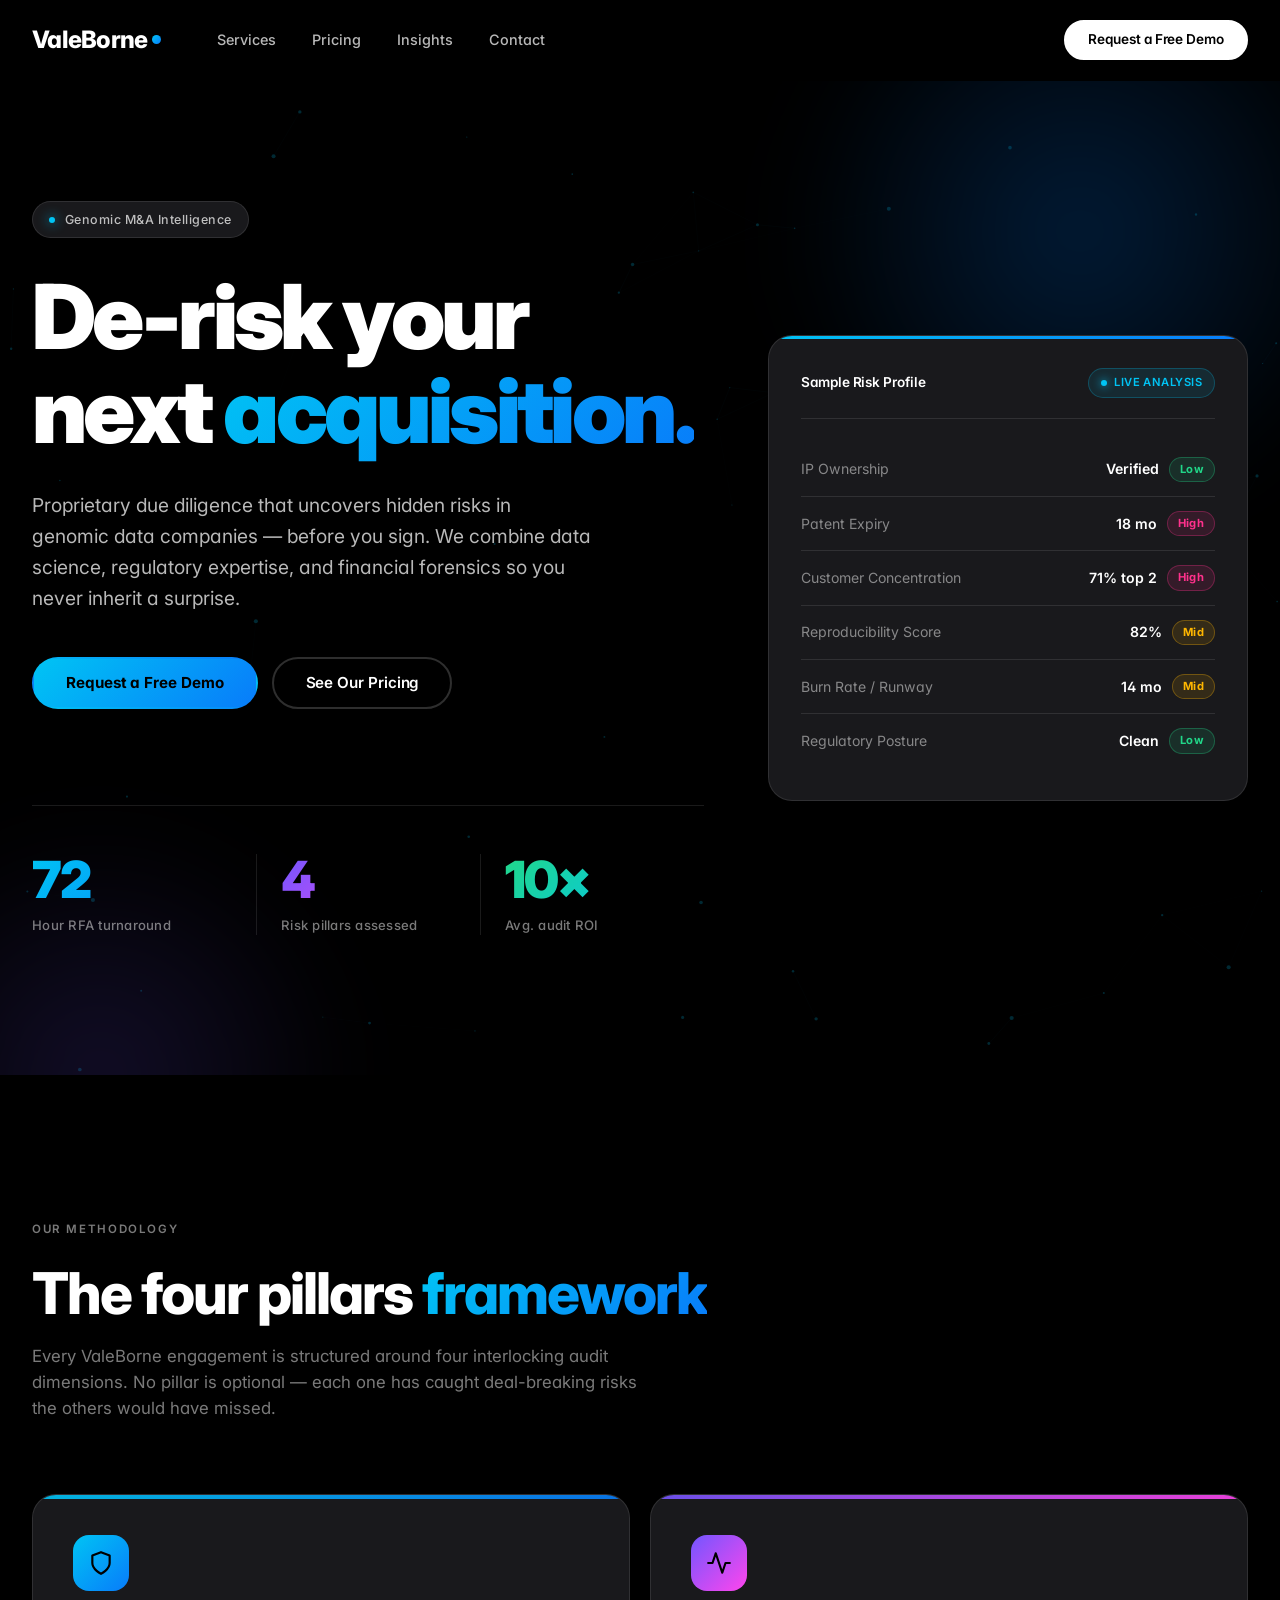
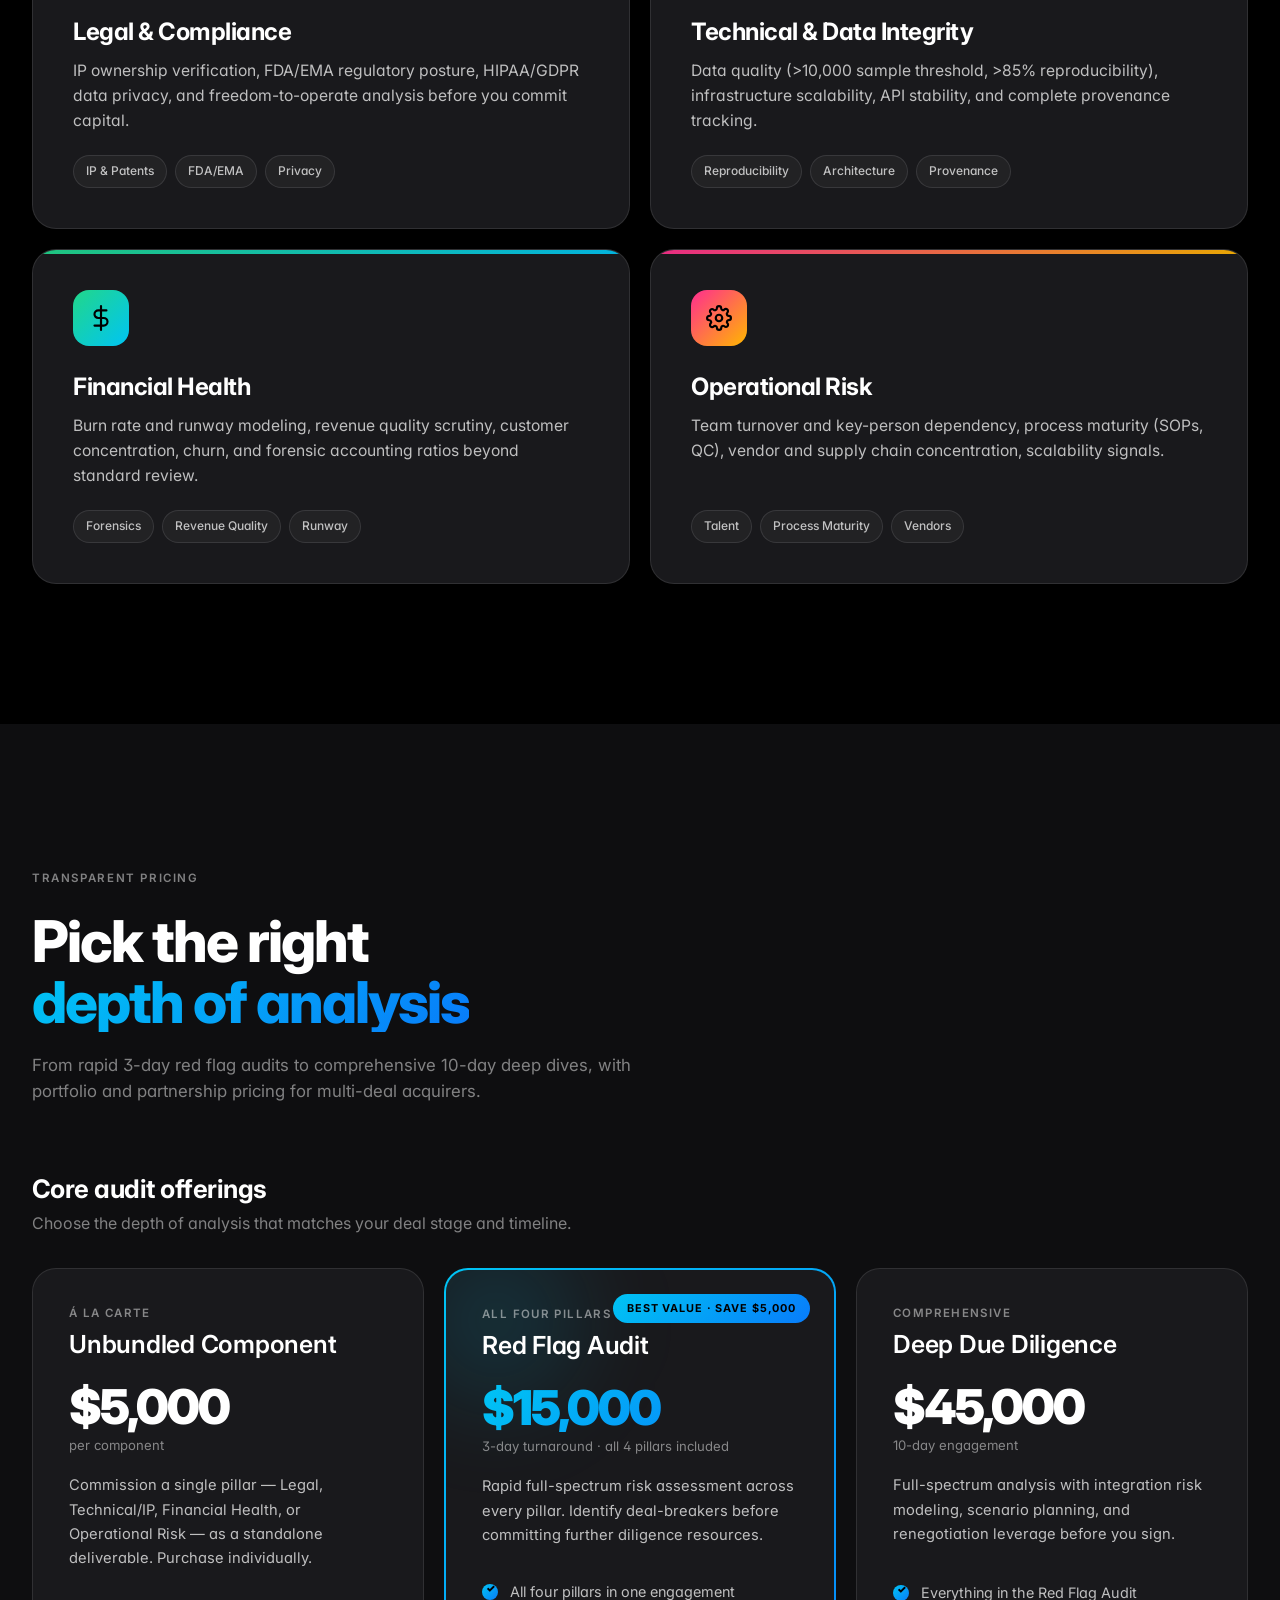
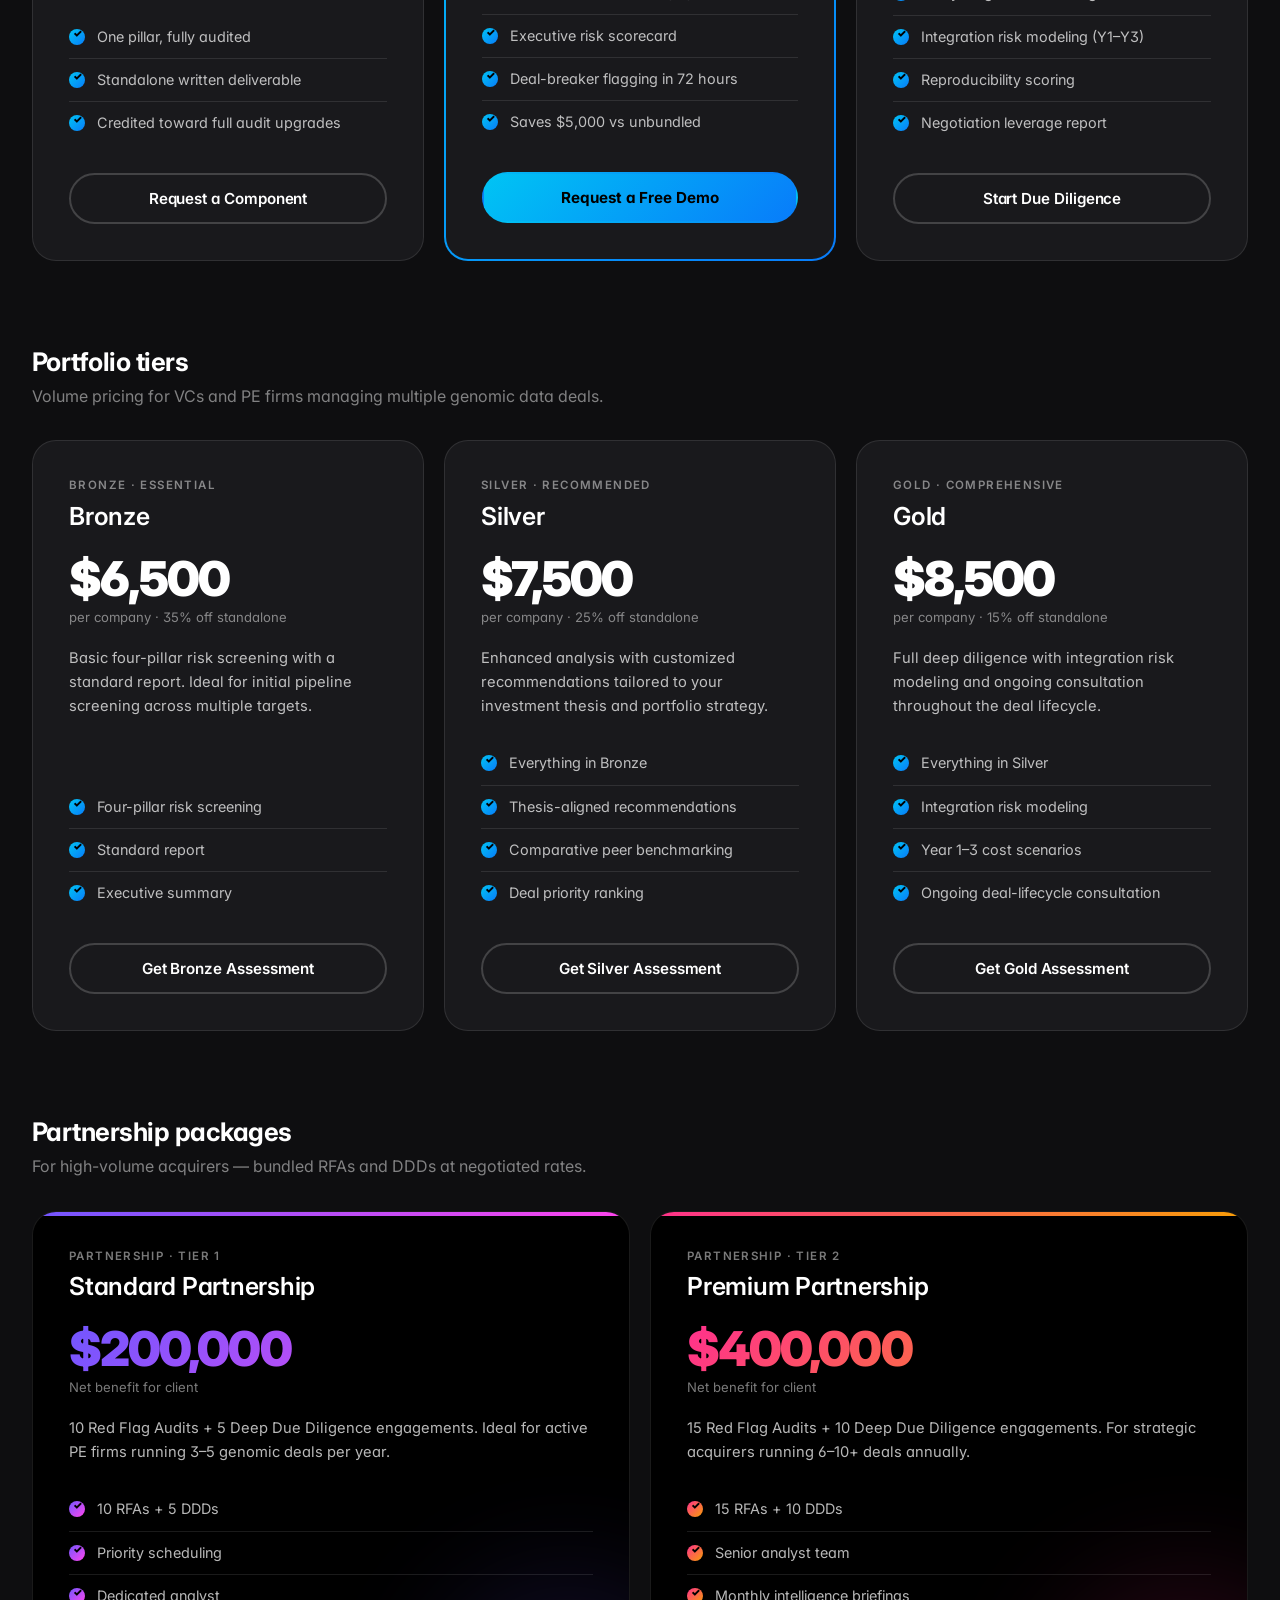
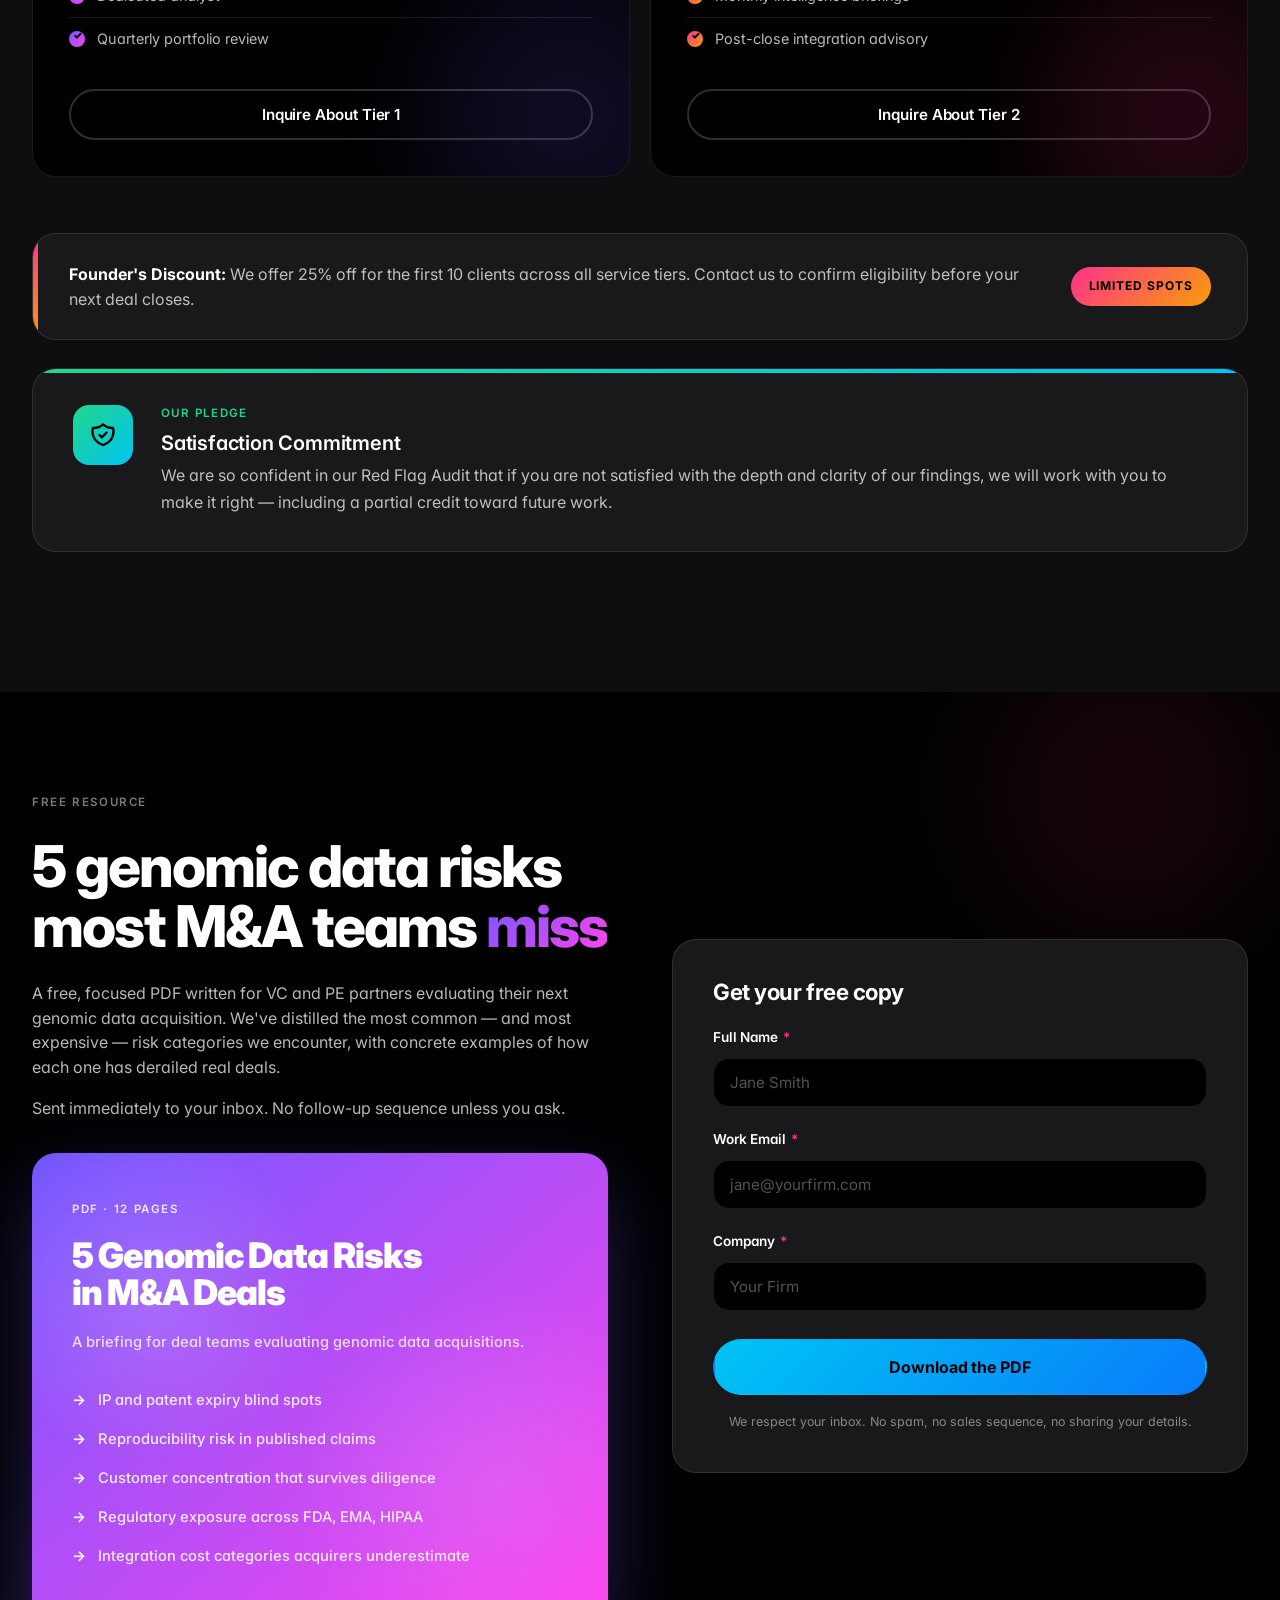
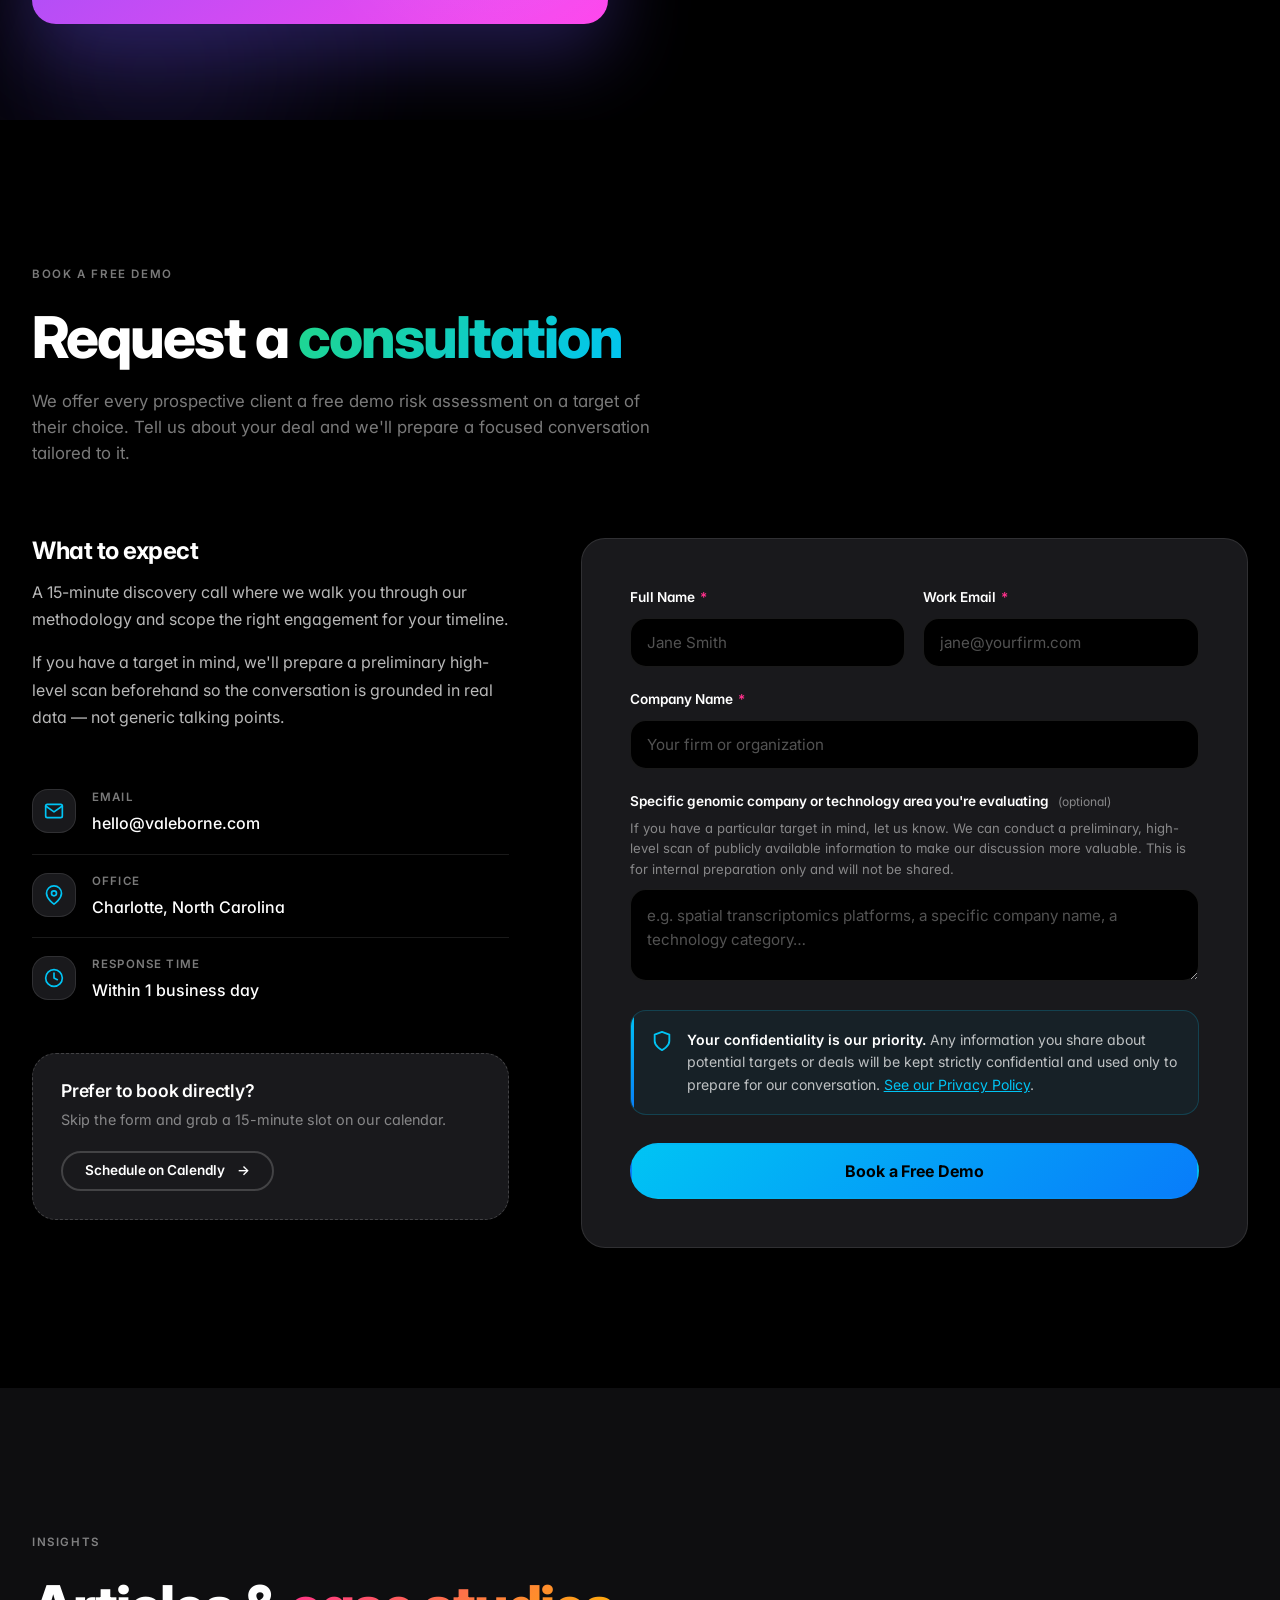
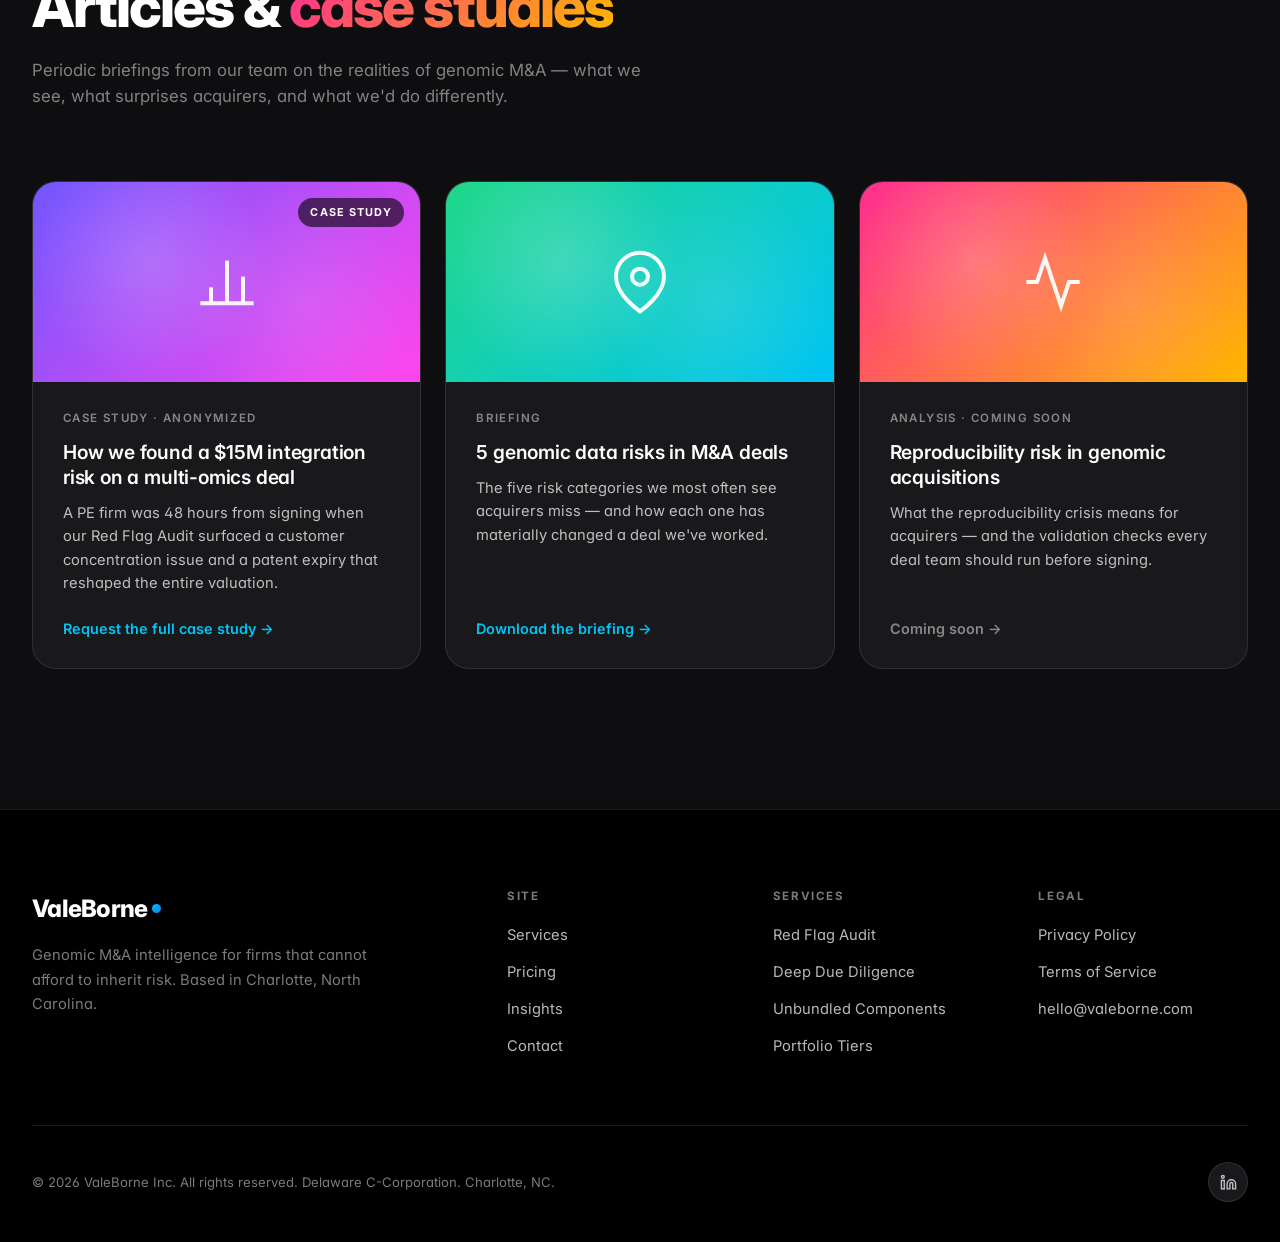
==== commit feda88b0: "Add files via upload" ====
--- a/index.html
+++ b/index.html
@@ -1,591 +1,2231 @@
 <!DOCTYPE html>
 <html lang="en">
 <head>
-<meta charset="UTF-8">
-<meta name="viewport" content="width=device-width, initial-scale=1.0">
-<title>ValeBorne — Genomic M&A Intelligence</title>
-<meta name="description" content="Genomic M&A due diligence – Red Flag Audits, Deep Due Diligence, and portfolio risk assessments for VCs and pharma.">
-<link rel="preconnect" href="https://fonts.googleapis.com">
-<link rel="preconnect" href="https://fonts.gstatic.com" crossorigin>
-<link href="https://fonts.googleapis.com/css2?family=Inter:wght@400;500;600;700;800;900&family=Merriweather:wght@400;700&display=swap" rel="stylesheet">
-<link rel="stylesheet" href="https://cdnjs.cloudflare.com/ajax/libs/font-awesome/6.5.1/css/all.min.css">
+<meta charset="UTF-8" />
+<meta name="viewport" content="width=device-width, initial-scale=1.0" />
+<title>ValeBorne – Genomic M&amp;A Intelligence | De-risk Your Next Acquisition</title>
+<meta name="description" content="Genomic M&amp;A due diligence – Red Flag Audits, Deep Due Diligence, and portfolio risk assessments for VCs and pharma." />
+<meta name="keywords" content="genomic M&amp;A, due diligence, biotech acquisition, life sciences, venture capital, pharma BD" />
+<meta property="og:title" content="ValeBorne – Genomic M&amp;A Intelligence" />
+<meta property="og:description" content="Proprietary due diligence that uncovers hidden risks in genomic data companies – before you sign." />
+<meta property="og:type" content="website" />
+
+<link rel="preconnect" href="https://fonts.googleapis.com" />
+<link rel="preconnect" href="https://fonts.gstatic.com" crossorigin />
+<link href="https://fonts.googleapis.com/css2?family=Inter:wght@300;400;500;600;700;800;900&display=swap" rel="stylesheet" />
+
+<!-- Hidden forms for Netlify Forms detection -->
+<form name="demo-request" netlify hidden>
+  <input type="text" name="name" />
+  <input type="email" name="email" />
+  <input type="text" name="company" />
+  <input type="text" name="target" />
+</form>
+<form name="lead-magnet" netlify hidden>
+  <input type="text" name="name" />
+  <input type="email" name="email" />
+  <input type="text" name="company" />
+</form>
+
 <style>
-  :root{
-    --bg:#F8F9FA;
-    --ink:#0A0A0A;            /* JetBrains-style deep black */
-    --ink-soft:#1A2A3A;       /* deep slate-blue for headings */
-    --cyan:#00B4D8;           /* electric cyan accent */
-    --teal:#0077B6;           /* secondary teal */
-    --border:#E9ECEF;
-    --muted:#5A6772;
-    --white:#ffffff;
+:root {
+  /* ── Canvas */
+  --bg:           #000000;
+  --bg-alt:       #0E0E10;
+  --surface:      #19191C;
+  --surface-2:    #27282C;
+  --surface-3:    #1F1F22;
+  --border:       rgba(255,255,255,.10);
+  --border-2:     rgba(255,255,255,.18);
+  --text:         #FFFFFF;
+  --text-2:       rgba(255,255,255,.72);
+  --text-3:       rgba(255,255,255,.48);
+  --text-4:       rgba(255,255,255,.32);
+
+  /* ── Signature gradient (ValeBorne primary) */
+  --grad-brand:   linear-gradient(135deg, #00C4F4 0%, #087CFA 100%);
+  --brand:        #00C4F4;
+  --brand-2:      #087CFA;
+
+  /* ── Tile-signature gradients (one per section/pillar) */
+  --grad-cyan:    linear-gradient(135deg, #00C4F4 0%, #087CFA 100%);
+  --grad-purple:  linear-gradient(135deg, #7256FF 0%, #FF45ED 100%);
+  --grad-green:   linear-gradient(135deg, #21D789 0%, #00C4F4 100%);
+  --grad-amber:   linear-gradient(135deg, #FF2D90 0%, #FFB700 100%);
+  --grad-warm:    linear-gradient(135deg, #FF318C 0%, #F89E07 100%);
+  --grad-violet:  linear-gradient(135deg, #6B57FF 0%, #00C4F4 100%);
+
+  /* ── Status colors */
+  --green:        #21D789;
+  --amber:        #FFB700;
+  --pink:         #FF318C;
+  --success:      #21D789;
+  --error:        #FF318C;
+
+  /* ── Geometry */
+  --r-sm:         8px;
+  --r-md:         16px;
+  --r-lg:         24px;
+  --r-pill:       100px;
+
+  /* ── Motion */
+  --t:            .25s cubic-bezier(.4,0,.2,1);
+  --t-slow:       .5s cubic-bezier(.4,0,.2,1);
+
+  /* ── Layout */
+  --max:          1280px;
+  --pad:          32px;
+  --font:         'Inter', -apple-system, BlinkMacSystemFont, 'Segoe UI', sans-serif;
+}
+
+/* ── Reset */
+*,*::before,*::after { box-sizing: border-box; margin: 0; padding: 0; }
+html { scroll-behavior: smooth; scroll-padding-top: 90px; }
+body {
+  font-family: var(--font);
+  background: var(--bg);
+  color: var(--text);
+  font-size: 16px;
+  line-height: 1.55;
+  font-feature-settings: 'cv11', 'ss01';
+  -webkit-font-smoothing: antialiased;
+  text-rendering: optimizeLegibility;
+  overflow-x: hidden;
+}
+img { display: block; max-width: 100%; }
+ul { list-style: none; }
+button { font-family: inherit; cursor: pointer; }
+a { color: var(--text); text-decoration: none; transition: color var(--t), opacity var(--t); }
+
+::selection { background: var(--brand); color: #000; }
+::-webkit-scrollbar { width: 8px; height: 8px; }
+::-webkit-scrollbar-track { background: var(--bg); }
+::-webkit-scrollbar-thumb { background: var(--surface-2); border-radius: 4px; }
+::-webkit-scrollbar-thumb:hover { background: var(--brand); }
+
+/* ── Page fade */
+#page-fade {
+  position: fixed; inset: 0;
+  background: var(--bg);
+  z-index: 9999;
+  pointer-events: none;
+  animation: pageFade .8s ease forwards;
+}
+@keyframes pageFade { to { opacity: 0; visibility: hidden; } }
+
+/* ── Scroll progress */
+#scroll-progress {
+  position: fixed; top: 0; left: 0;
+  height: 3px; width: 0;
+  background: var(--grad-brand);
+  z-index: 1000;
+  transition: width .1s linear;
+}
+
+/* ── Typography */
+h1, h2, h3, h4, h5 {
+  font-family: var(--font);
+  color: var(--text);
+  font-weight: 800;
+  line-height: 1.05;
+  letter-spacing: -.025em;
+}
+h1 { font-size: clamp(3rem, 7vw, 6rem); font-weight: 900; letter-spacing: -.04em; }
+h2 { font-size: clamp(2.2rem, 4.5vw, 3.6rem); letter-spacing: -.035em; }
+h3 { font-size: clamp(1.4rem, 2.2vw, 1.7rem); font-weight: 700; letter-spacing: -.02em; }
+h4 { font-size: 1.15rem; font-weight: 600; letter-spacing: -.01em; }
+p  { color: var(--text-2); margin-bottom: 1rem; }
+p:last-child { margin-bottom: 0; }
+em { font-style: normal; }
+
+.overline {
+  font-size: .72rem;
+  font-weight: 600;
+  letter-spacing: .14em;
+  text-transform: uppercase;
+  color: var(--text-3);
+  display: inline-block;
+  margin-bottom: 24px;
+}
+
+/* ── Gradient text utility */
+.gradient-text {
+  background: var(--grad-brand);
+  -webkit-background-clip: text;
+  background-clip: text;
+  color: transparent;
+  display: inline-block;
+}
+.gradient-text.purple  { background: var(--grad-purple); -webkit-background-clip: text; background-clip: text; color: transparent; }
+.gradient-text.green   { background: var(--grad-green);  -webkit-background-clip: text; background-clip: text; color: transparent; }
+.gradient-text.amber   { background: var(--grad-amber);  -webkit-background-clip: text; background-clip: text; color: transparent; }
+.gradient-text.warm    { background: var(--grad-warm);   -webkit-background-clip: text; background-clip: text; color: transparent; }
+.gradient-text.violet  { background: var(--grad-violet); -webkit-background-clip: text; background-clip: text; color: transparent; }
+
+/* ── Layout */
+.container {
+  width: 100%;
+  max-width: var(--max);
+  margin: 0 auto;
+  padding: 0 var(--pad);
+}
+.section { padding: 140px 0; position: relative; }
+.section-sm { padding: 96px 0; }
+.section-header { max-width: 760px; margin-bottom: 72px; }
+.section-header.centered { margin-left: auto; margin-right: auto; text-align: center; }
+.section-header p { color: var(--text-3); font-size: 1.05rem; margin-top: 20px; max-width: 620px; }
+.section-header.centered p { margin-left: auto; margin-right: auto; }
+
+/* ── Buttons (JetBrains "Rock" style) */
+.btn {
+  display: inline-flex;
+  align-items: center;
+  justify-content: center;
+  gap: 8px;
+  font-family: var(--font);
+  font-size: .95rem;
+  font-weight: 600;
+  letter-spacing: -.005em;
+  padding: 16px 32px;
+  border-radius: var(--r-pill);
+  border: 2px solid transparent;
+  cursor: pointer;
+  transition: background var(--t), color var(--t), border-color var(--t), transform var(--t), box-shadow var(--t);
+  text-decoration: none;
+  white-space: nowrap;
+  line-height: 1;
+}
+.btn-primary {
+  background: var(--text);
+  color: var(--bg);
+  border-color: var(--text);
+}
+.btn-primary:hover {
+  background: transparent;
+  color: var(--text);
+  transform: translateY(-1px);
+}
+.btn-gradient {
+  background: var(--grad-brand);
+  color: var(--bg);
+  border-color: transparent;
+  font-weight: 700;
+}
+.btn-gradient:hover {
+  transform: translateY(-2px);
+  box-shadow: 0 12px 36px rgba(0,196,244,.35);
+  color: var(--bg);
+}
+.btn-outline {
+  background: transparent;
+  color: var(--text);
+  border-color: var(--border-2);
+}
+.btn-outline:hover {
+  border-color: var(--text);
+  background: var(--text);
+  color: var(--bg);
+  transform: translateY(-1px);
+}
+.btn-sm { padding: 11px 22px; font-size: .85rem; }
+.btn-arrow::after {
+  content: '→';
+  display: inline-block;
+  transition: transform var(--t);
+  margin-left: 4px;
+}
+.btn-arrow:hover::after { transform: translateX(4px); }
+
+/* ── Navigation */
+.site-nav {
+  position: sticky;
+  top: 0;
+  z-index: 900;
+  background: rgba(0,0,0,.72);
+  backdrop-filter: blur(20px);
+  -webkit-backdrop-filter: blur(20px);
+  border-bottom: 1px solid transparent;
+  transition: border-color var(--t), background var(--t);
+}
+.site-nav.scrolled {
+  border-bottom-color: var(--border);
+  background: rgba(0,0,0,.88);
+}
+.nav-inner {
+  display: flex;
+  align-items: center;
+  height: 80px;
+}
+.nav-logo {
+  font-size: 1.5rem;
+  font-weight: 800;
+  letter-spacing: -.03em;
+  color: var(--text);
+  flex-shrink: 0;
+}
+.nav-logo .dot {
+  display: inline-block;
+  width: 9px; height: 9px;
+  background: var(--grad-brand);
+  border-radius: 50%;
+  margin-left: 4px;
+  vertical-align: 4px;
+}
+.nav-links {
+  display: flex;
+  align-items: center;
+  gap: 36px;
+  margin-left: 56px;
+}
+.nav-links a {
+  font-size: .9rem;
+  font-weight: 500;
+  color: var(--text-2);
+  position: relative;
+}
+.nav-links a::after {
+  content: '';
+  position: absolute;
+  bottom: -22px; left: 0; right: 0;
+  height: 2px;
+  background: var(--grad-brand);
+  transform: scaleX(0);
+  transform-origin: left;
+  transition: transform var(--t);
+}
+.nav-links a:hover { color: var(--text); }
+.nav-links a:hover::after { transform: scaleX(1); }
+.nav-cta { margin-left: auto; flex-shrink: 0; }
+.nav-toggle {
+  display: none;
+  flex-direction: column;
+  gap: 5px;
+  background: none;
+  border: none;
+  margin-left: auto;
+  padding: 4px;
+}
+.nav-toggle span {
+  display: block;
+  width: 24px; height: 2px;
+  background: var(--text);
+  border-radius: 2px;
+  transition: var(--t);
+}
+.mobile-menu {
+  display: none;
+  flex-direction: column;
+  background: var(--surface);
+  border-top: 1px solid var(--border);
+  padding: 16px 0;
+}
+.mobile-menu a {
+  font-size: 1rem;
+  font-weight: 500;
+  color: var(--text);
+  padding: 16px var(--pad);
+}
+.mobile-menu a.mob-cta {
+  background: var(--text);
+  color: var(--bg);
+  margin: 12px var(--pad) 0;
+  border-radius: var(--r-pill);
+  text-align: center;
+  font-weight: 600;
+}
+
+/* ============================================================
+   HERO
+============================================================ */
+.hero {
+  position: relative;
+  overflow: hidden;
+  padding: 120px 0 140px;
+  background: var(--bg);
+}
+/* Mesh-style blurred gradient blobs */
+.hero::before {
+  content: '';
+  position: absolute;
+  top: -200px; right: -150px;
+  width: 700px; height: 700px;
+  background: radial-gradient(circle, rgba(7,124,250,.22) 0%, transparent 60%);
+  filter: blur(40px);
+  z-index: 0;
+}
+.hero::after {
+  content: '';
+  position: absolute;
+  bottom: -300px; left: -200px;
+  width: 600px; height: 600px;
+  background: radial-gradient(circle, rgba(114,86,255,.16) 0%, transparent 60%);
+  filter: blur(40px);
+  z-index: 0;
+}
+#hero-canvas {
+  position: absolute;
+  inset: 0;
+  width: 100%; height: 100%;
+  z-index: 0;
+  opacity: .35;
+  pointer-events: none;
+}
+.hero-grid {
+  position: relative;
+  z-index: 1;
+  display: grid;
+  grid-template-columns: 1.4fr 1fr;
+  gap: 64px;
+  align-items: center;
+}
+.hero-eyebrow {
+  display: inline-flex;
+  align-items: center;
+  gap: 10px;
+  font-size: .78rem;
+  font-weight: 500;
+  letter-spacing: .04em;
+  color: var(--text-2);
+  background: var(--surface);
+  border: 1px solid var(--border);
+  padding: 8px 16px;
+  border-radius: var(--r-pill);
+  margin-bottom: 32px;
+}
+.hero-eyebrow .pip {
+  width: 6px; height: 6px;
+  background: var(--brand);
+  border-radius: 50%;
+  box-shadow: 0 0 12px var(--brand);
+  animation: pulse 1.8s ease-in-out infinite;
+}
+@keyframes pulse { 0%,100%{opacity:1} 50%{opacity:.4} }
+.hero h1 {
+  color: var(--text);
+  margin-bottom: 32px;
+}
+.hero h1 em {
+  background: var(--grad-brand);
+  -webkit-background-clip: text;
+  background-clip: text;
+  color: transparent;
+}
+.hero-sub {
+  font-size: 1.2rem;
+  color: var(--text-2);
+  margin-bottom: 44px;
+  line-height: 1.6;
+  max-width: 560px;
+}
+.hero-ctas { display: flex; gap: 14px; flex-wrap: wrap; }
+.hero-stats {
+  position: relative; z-index: 1;
+  display: grid;
+  grid-template-columns: repeat(3, 1fr);
+  gap: 0;
+  margin-top: 96px;
+  padding-top: 48px;
+  border-top: 1px solid var(--border);
+}
+.hero-stat { padding-right: 24px; }
+.hero-stat + .hero-stat { padding-left: 24px; border-left: 1px solid var(--border); }
+.hero-stat .num {
+  font-size: clamp(2.4rem, 4vw, 3.2rem);
+  font-weight: 900;
+  background: var(--grad-brand);
+  -webkit-background-clip: text;
+  background-clip: text;
+  color: transparent;
+  line-height: 1;
+  letter-spacing: -.04em;
+  margin-bottom: 10px;
+}
+.hero-stat:nth-child(2) .num { background: var(--grad-purple); -webkit-background-clip: text; background-clip: text; color: transparent; }
+.hero-stat:nth-child(3) .num { background: var(--grad-green);  -webkit-background-clip: text; background-clip: text; color: transparent; }
+.hero-stat .lbl {
+  font-size: .82rem;
+  font-weight: 500;
+  color: var(--text-3);
+  letter-spacing: .02em;
+}
+
+/* Hero card */
+.hero-visual { position: relative; z-index: 1; }
+.hero-card {
+  background: var(--surface);
+  border: 1px solid var(--border);
+  border-radius: var(--r-lg);
+  padding: 32px;
+  position: relative;
+  overflow: hidden;
+}
+.hero-card::before {
+  content: '';
+  position: absolute;
+  top: 0; left: 0; right: 0;
+  height: 3px;
+  background: var(--grad-brand);
+}
+.hero-card-header {
+  display: flex;
+  align-items: center;
+  justify-content: space-between;
+  margin-bottom: 24px;
+  padding-bottom: 20px;
+  border-bottom: 1px solid var(--border);
+}
+.hero-card-title {
+  font-size: .85rem;
+  font-weight: 600;
+  color: var(--text);
+  letter-spacing: -.005em;
+}
+.hero-card-status {
+  display: inline-flex;
+  align-items: center;
+  gap: 7px;
+  font-size: .7rem;
+  font-weight: 600;
+  letter-spacing: .04em;
+  text-transform: uppercase;
+  color: var(--brand);
+  padding: 5px 12px;
+  background: rgba(0,196,244,.1);
+  border: 1px solid rgba(0,196,244,.25);
+  border-radius: var(--r-pill);
+}
+.hero-card-status::before {
+  content: '';
+  width: 6px; height: 6px;
+  background: var(--brand);
+  border-radius: 50%;
+  box-shadow: 0 0 8px var(--brand);
+  animation: pulse 1.8s ease-in-out infinite;
+}
+.hero-card-row {
+  display: flex;
+  justify-content: space-between;
+  align-items: center;
+  padding: 14px 0;
+  font-size: .88rem;
+  border-bottom: 1px solid var(--border);
+}
+.hero-card-row:last-child { border-bottom: none; }
+.hero-card-row .label-txt { color: var(--text-3); }
+.hero-card-row .val {
+  font-weight: 600;
+  color: var(--text);
+  display: flex;
+  align-items: center;
+  gap: 10px;
+}
+.risk-pill {
+  font-size: .7rem;
+  padding: 3px 10px;
+  border-radius: var(--r-pill);
+  font-weight: 700;
+  letter-spacing: .03em;
+}
+.risk-pill.low  { color: var(--green); background: rgba(33,215,137,.12); border: 1px solid rgba(33,215,137,.3); }
+.risk-pill.mid  { color: var(--amber); background: rgba(255,183,0,.12);  border: 1px solid rgba(255,183,0,.3); }
+.risk-pill.high { color: var(--pink);  background: rgba(255,49,140,.12); border: 1px solid rgba(255,49,140,.3); }
+
+/* ============================================================
+   SERVICES — FOUR PILLARS (tile signatures)
+============================================================ */
+#services { background: var(--bg); }
+.pillars-grid {
+  display: grid;
+  grid-template-columns: repeat(2, 1fr);
+  gap: 20px;
+}
+.pillar-card {
+  position: relative;
+  background: var(--surface);
+  border: 1px solid var(--border);
+  border-radius: var(--r-lg);
+  padding: 40px;
+  overflow: hidden;
+  transition: transform var(--t), border-color var(--t);
+  display: flex;
+  flex-direction: column;
+  min-height: 320px;
+}
+.pillar-card:hover {
+  transform: translateY(-4px);
+  border-color: var(--border-2);
+}
+/* The signature gradient ribbon at top */
+.pillar-card::before {
+  content: '';
+  position: absolute;
+  top: 0; left: 0; right: 0;
+  height: 4px;
+  opacity: .9;
+}
+.pillar-card[data-grad="cyan"]::before   { background: var(--grad-cyan); }
+.pillar-card[data-grad="purple"]::before { background: var(--grad-purple); }
+.pillar-card[data-grad="green"]::before  { background: var(--grad-green); }
+.pillar-card[data-grad="amber"]::before  { background: var(--grad-amber); }
+
+/* Decorative glow blob behind icon */
+.pillar-card::after {
+  content: '';
+  position: absolute;
+  top: -80px; right: -80px;
+  width: 240px; height: 240px;
+  border-radius: 50%;
+  filter: blur(50px);
+  opacity: 0;
+  transition: opacity var(--t-slow);
+  z-index: 0;
+}
+.pillar-card[data-grad="cyan"]::after   { background: #00C4F4; }
+.pillar-card[data-grad="purple"]::after { background: #7256FF; }
+.pillar-card[data-grad="green"]::after  { background: #21D789; }
+.pillar-card[data-grad="amber"]::after  { background: #FF2D90; }
+.pillar-card:hover::after { opacity: .12; }
+
+.pillar-icon {
+  width: 56px; height: 56px;
+  border-radius: var(--r-md);
+  display: flex;
+  align-items: center;
+  justify-content: center;
+  margin-bottom: 28px;
+  color: var(--bg);
+  flex-shrink: 0;
+  position: relative;
+  z-index: 1;
+}
+.pillar-card[data-grad="cyan"]   .pillar-icon { background: var(--grad-cyan); }
+.pillar-card[data-grad="purple"] .pillar-icon { background: var(--grad-purple); }
+.pillar-card[data-grad="green"]  .pillar-icon { background: var(--grad-green); }
+.pillar-card[data-grad="amber"]  .pillar-icon { background: var(--grad-amber); }
+.pillar-icon svg {
+  width: 26px; height: 26px;
+  stroke: currentColor;
+  fill: none;
+  stroke-width: 2;
+  stroke-linecap: round;
+  stroke-linejoin: round;
+}
+.pillar-card h3 {
+  position: relative; z-index: 1;
+  font-size: 1.5rem;
+  margin-bottom: 14px;
+}
+.pillar-card p {
+  position: relative; z-index: 1;
+  font-size: .98rem;
+  color: var(--text-2);
+  line-height: 1.6;
+  margin-bottom: 22px;
+  flex: 1;
+}
+.pillar-tags {
+  position: relative; z-index: 1;
+  display: flex;
+  flex-wrap: wrap;
+  gap: 8px;
+  margin-top: auto;
+}
+.pillar-tag {
+  font-size: .75rem;
+  font-weight: 500;
+  color: var(--text-2);
+  padding: 6px 12px;
+  background: rgba(255,255,255,.04);
+  border: 1px solid var(--border);
+  border-radius: var(--r-pill);
+}
+
+/* ============================================================
+   PRICING
+============================================================ */
+#pricing { background: var(--bg-alt); }
+.pricing-block + .pricing-block { margin-top: 88px; }
+.pricing-block-header { margin-bottom: 32px; }
+.pricing-block-header h3 {
+  font-size: 1.6rem;
+  margin-bottom: 8px;
+}
+.pricing-block-header p { color: var(--text-3); font-size: 1rem; }
+
+.price-cards {
+  display: grid;
+  grid-template-columns: 1fr 1fr;
+  gap: 20px;
+}
+.price-cards.cols-3 { grid-template-columns: repeat(3, 1fr); }
+
+.price-card {
+  background: var(--surface);
+  border: 1px solid var(--border);
+  border-radius: var(--r-lg);
+  padding: 36px;
+  transition: border-color var(--t), transform var(--t);
+  display: flex;
+  flex-direction: column;
+  position: relative;
+  overflow: hidden;
+  min-height: 460px;
+}
+.price-card:hover {
+  transform: translateY(-4px);
+  border-color: var(--border-2);
+}
+.price-card.featured {
+  background: var(--surface);
+  border: 2px solid transparent;
+  background-image:
+    linear-gradient(var(--surface), var(--surface)),
+    var(--grad-brand);
+  background-origin: border-box;
+  background-clip: padding-box, border-box;
+}
+.price-card.featured::before {
+  content: 'Best Value · Save $5,000';
+  position: absolute;
+  top: 24px; right: 24px;
+  background: var(--grad-brand);
+  color: var(--bg);
+  font-size: .68rem;
+  font-weight: 700;
+  letter-spacing: .08em;
+  text-transform: uppercase;
+  padding: 6px 14px;
+  border-radius: var(--r-pill);
+  z-index: 2;
+}
+.price-card.featured::after {
+  content: '';
+  position: absolute;
+  top: -100px; left: -100px;
+  width: 300px; height: 300px;
+  background: radial-gradient(circle, rgba(0,196,244,.18) 0%, transparent 60%);
+  filter: blur(40px);
+  z-index: 0;
+}
+.price-card.dark-card {
+  background: #000;
+  border: 1px solid var(--border);
+  position: relative;
+}
+.price-card.dark-card::before {
+  content: '';
+  position: absolute;
+  top: 0; left: 0; right: 0;
+  height: 4px;
+}
+.price-card.partnership-1::before { background: var(--grad-purple); }
+.price-card.partnership-2::before { background: var(--grad-warm); }
+.price-card.dark-card::after {
+  content: '';
+  position: absolute;
+  bottom: -80px; right: -80px;
+  width: 280px; height: 280px;
+  border-radius: 50%;
+  filter: blur(60px);
+  opacity: .14;
+}
+.price-card.partnership-1::after { background: #7256FF; }
+.price-card.partnership-2::after { background: #FF318C; }
+
+.price-tier-label {
+  font-size: .72rem;
+  font-weight: 600;
+  letter-spacing: .12em;
+  text-transform: uppercase;
+  color: var(--text-3);
+  margin-bottom: 8px;
+  position: relative;
+  z-index: 1;
+}
+.price-card h4 {
+  font-size: 1.55rem;
+  margin-bottom: 8px;
+  position: relative;
+  z-index: 1;
+}
+.price-card .price-amt {
+  font-size: 3rem;
+  font-weight: 900;
+  color: var(--text);
+  line-height: 1;
+  margin: 18px 0 4px;
+  letter-spacing: -.04em;
+  position: relative;
+  z-index: 1;
+}
+.price-card.featured .price-amt {
+  background: var(--grad-brand);
+  -webkit-background-clip: text;
+  background-clip: text;
+  color: transparent;
+}
+.price-card.partnership-1 .price-amt {
+  background: var(--grad-purple);
+  -webkit-background-clip: text;
+  background-clip: text;
+  color: transparent;
+}
+.price-card.partnership-2 .price-amt {
+  background: var(--grad-warm);
+  -webkit-background-clip: text;
+  background-clip: text;
+  color: transparent;
+}
+.price-card .price-period {
+  font-size: .82rem;
+  color: var(--text-3);
+  margin-bottom: 18px;
+  position: relative;
+  z-index: 1;
+}
+.price-card .price-desc {
+  font-size: .92rem;
+  color: var(--text-2);
+  line-height: 1.65;
+  margin-bottom: 24px;
+  flex: 1;
+  position: relative;
+  z-index: 1;
+}
+.price-card .price-features {
+  margin-bottom: 28px;
+  position: relative;
+  z-index: 1;
+}
+.price-card .price-features li {
+  font-size: .9rem;
+  color: var(--text-2);
+  padding: 10px 0;
+  border-bottom: 1px solid var(--border);
+  display: flex;
+  align-items: flex-start;
+  gap: 12px;
+}
+.price-card .price-features li:last-child { border-bottom: none; }
+.price-card .price-features li::before {
+  content: '';
+  width: 16px; height: 16px;
+  border-radius: 50%;
+  background: var(--grad-brand);
+  flex-shrink: 0;
+  margin-top: 3px;
+  position: relative;
+}
+.price-card .price-features li::after {
+  content: '✓';
+  position: absolute;
+  margin-left: 4px;
+  margin-top: 0;
+  color: var(--bg);
+  font-size: .65rem;
+  font-weight: 900;
+  line-height: 16px;
+}
+.price-card.partnership-1 .price-features li::before { background: var(--grad-purple); }
+.price-card.partnership-2 .price-features li::before { background: var(--grad-warm); }
+.price-card .btn { width: 100%; margin-top: auto; position: relative; z-index: 1; }
+
+/* ── Founder's discount callout */
+.founder-callout {
+  margin-top: 56px;
+  background: var(--surface);
+  border: 1px solid var(--border);
+  border-radius: var(--r-lg);
+  padding: 28px 36px;
+  display: flex;
+  align-items: center;
+  gap: 28px;
+  flex-wrap: wrap;
+  position: relative;
+  overflow: hidden;
+}
+.founder-callout::before {
+  content: '';
+  position: absolute;
+  top: 0; left: 0; bottom: 0;
+  width: 5px;
+  background: var(--grad-warm);
+}
+.founder-callout-text {
+  flex: 1;
+  min-width: 280px;
+  font-size: 1rem;
+  color: var(--text-2);
+}
+.founder-callout-text strong {
+  color: var(--text);
+  font-weight: 700;
+}
+.founder-chip {
+  font-size: .75rem;
+  font-weight: 700;
+  letter-spacing: .08em;
+  text-transform: uppercase;
+  background: var(--grad-warm);
+  color: var(--bg);
+  padding: 10px 18px;
+  border-radius: var(--r-pill);
+}
+
+/* ── Satisfaction pledge */
+.pledge-card {
+  margin-top: 28px;
+  background: var(--surface);
+  border: 1px solid var(--border);
+  border-radius: var(--r-lg);
+  padding: 36px 40px;
+  display: flex;
+  align-items: flex-start;
+  gap: 28px;
+  position: relative;
+  overflow: hidden;
+}
+.pledge-card::before {
+  content: '';
+  position: absolute;
+  top: 0; left: 0; right: 0;
+  height: 4px;
+  background: var(--grad-green);
+}
+.pledge-icon {
+  width: 60px; height: 60px;
+  background: var(--grad-green);
+  border-radius: var(--r-md);
+  display: flex;
+  align-items: center;
+  justify-content: center;
+  color: var(--bg);
+  flex-shrink: 0;
+}
+.pledge-icon svg {
+  width: 28px; height: 28px;
+  stroke: currentColor;
+  fill: none;
+  stroke-width: 2;
+  stroke-linecap: round;
+  stroke-linejoin: round;
+}
+.pledge-card h4 { font-size: 1.25rem; margin-bottom: 8px; }
+.pledge-card p { font-size: 1rem; color: var(--text-2); margin: 0; line-height: 1.65; }
+.pledge-card .pledge-label {
+  font-size: .72rem;
+  font-weight: 600;
+  letter-spacing: .12em;
+  text-transform: uppercase;
+  color: var(--green);
+  margin-bottom: 10px;
+  display: block;
+}
+
+/* ============================================================
+   LEAD MAGNET
+============================================================ */
+#lead-magnet {
+  background: var(--bg);
+  position: relative;
+  overflow: hidden;
+}
+#lead-magnet::before {
+  content: '';
+  position: absolute;
+  bottom: -250px;
+  left: -150px;
+  width: 600px; height: 600px;
+  background: radial-gradient(circle, rgba(114,86,255,.16) 0%, transparent 60%);
+  filter: blur(50px);
+}
+#lead-magnet::after {
+  content: '';
+  position: absolute;
+  top: -150px;
+  right: -100px;
+  width: 500px; height: 500px;
+  background: radial-gradient(circle, rgba(255,45,144,.12) 0%, transparent 60%);
+  filter: blur(50px);
+}
+.lead-grid {
+  display: grid;
+  grid-template-columns: 1fr 1fr;
+  gap: 64px;
+  align-items: center;
+  position: relative;
+  z-index: 1;
+}
+.lead-grid h2 { margin-bottom: 24px; }
+.lead-magnet-cover {
+  background: linear-gradient(140deg, #7256FF 0%, #FF45ED 100%);
+  border-radius: var(--r-lg);
+  padding: 48px 40px;
+  position: relative;
+  overflow: hidden;
+  box-shadow: 0 32px 80px rgba(114,86,255,.3);
+}
+.lead-magnet-cover::before {
+  content: '';
+  position: absolute;
+  inset: 0;
+  background-image:
+    radial-gradient(circle at 20% 30%, rgba(255,255,255,.15) 0%, transparent 30%),
+    radial-gradient(circle at 80% 70%, rgba(255,255,255,.1) 0%, transparent 35%);
+  pointer-events: none;
+}
+.lead-cover-tag {
+  font-size: .72rem;
+  font-weight: 600;
+  letter-spacing: .14em;
+  text-transform: uppercase;
+  color: rgba(255,255,255,.85);
+  margin-bottom: 18px;
+  position: relative;
+  z-index: 1;
+}
+.lead-cover-title {
+  font-size: 2.2rem;
+  font-weight: 900;
+  color: #fff;
+  line-height: 1.05;
+  letter-spacing: -.03em;
+  margin-bottom: 20px;
+  position: relative;
+  z-index: 1;
+}
+.lead-cover-list {
+  margin-top: 28px;
+  position: relative;
+  z-index: 1;
+}
+.lead-cover-list li {
+  font-size: .92rem;
+  color: rgba(255,255,255,.88);
+  padding: 8px 0;
+  display: flex;
+  gap: 12px;
+  font-weight: 500;
+}
+.lead-cover-list li::before {
+  content: '→';
+  color: rgba(255,255,255,.95);
+  font-weight: 700;
+}
+.lead-form {
+  background: var(--surface);
+  border: 1px solid var(--border);
+  border-radius: var(--r-lg);
+  padding: 40px;
+}
+.lead-form h3 { color: var(--text); font-size: 1.4rem; margin-bottom: 24px; }
+
+/* ============================================================
+   ARTICLES
+============================================================ */
+#articles { background: var(--bg-alt); }
+.articles-grid {
+  display: grid;
+  grid-template-columns: repeat(3, 1fr);
+  gap: 24px;
+}
+.article-card {
+  background: var(--surface);
+  border: 1px solid var(--border);
+  border-radius: var(--r-lg);
+  overflow: hidden;
+  transition: transform var(--t), border-color var(--t);
+  display: flex;
+  flex-direction: column;
+}
+.article-card:hover {
+  transform: translateY(-4px);
+  border-color: var(--border-2);
+}
+.article-thumb {
+  height: 200px;
+  position: relative;
+  overflow: hidden;
+  display: flex;
+  align-items: center;
+  justify-content: center;
+}
+.article-thumb.grad-1 { background: var(--grad-purple); }
+.article-thumb.grad-2 { background: var(--grad-green); }
+.article-thumb.grad-3 { background: var(--grad-amber); }
+.article-thumb::before {
+  content: '';
+  position: absolute;
+  inset: 0;
+  background-image:
+    radial-gradient(circle at 30% 40%, rgba(255,255,255,.18) 0%, transparent 40%),
+    radial-gradient(circle at 70% 60%, rgba(255,255,255,.1) 0%, transparent 40%);
+  pointer-events: none;
+}
+.article-thumb svg {
+  position: relative;
+  z-index: 1;
+  width: 64px; height: 64px;
+  stroke: #fff;
+  fill: none;
+  stroke-width: 1.5;
+  opacity: .95;
+}
+.article-thumb .case-study-badge {
+  position: absolute;
+  top: 16px; right: 16px;
+  background: rgba(0,0,0,.6);
+  backdrop-filter: blur(10px);
+  color: #fff;
+  font-size: .68rem;
+  font-weight: 700;
+  letter-spacing: .1em;
+  text-transform: uppercase;
+  padding: 6px 12px;
+  border-radius: var(--r-pill);
+  z-index: 2;
+}
+.article-body {
+  padding: 28px 30px;
+  display: flex;
+  flex-direction: column;
+  flex: 1;
+}
+.article-meta {
+  font-size: .72rem;
+  font-weight: 600;
+  letter-spacing: .12em;
+  text-transform: uppercase;
+  color: var(--text-3);
+  margin-bottom: 12px;
+}
+.article-card h4 {
+  font-size: 1.2rem;
+  margin-bottom: 12px;
+  line-height: 1.3;
+  color: var(--text);
+}
+.article-card p {
+  font-size: .92rem;
+  color: var(--text-2);
+  margin-bottom: 22px;
+  flex: 1;
+  line-height: 1.6;
+}
+.article-link {
+  font-size: .9rem;
+  font-weight: 600;
+  color: var(--brand);
+  display: inline-flex;
+  align-items: center;
+  gap: 8px;
+  transition: gap var(--t);
+}
+.article-link:hover { gap: 14px; color: var(--text); }
+.article-card.coming-soon .article-link {
+  color: var(--text-3);
+  pointer-events: none;
+}
+
+/* ============================================================
+   CONTACT FORM
+============================================================ */
+#contact { background: var(--bg); }
+.contact-grid {
+  display: grid;
+  grid-template-columns: 5fr 7fr;
+  gap: 72px;
+  align-items: start;
+}
+.contact-info h3 {
+  font-size: 1.5rem;
+  margin-bottom: 16px;
+}
+.contact-info p {
+  color: var(--text-2);
+  font-size: 1rem;
+  line-height: 1.7;
+}
+.contact-info p + p { margin-top: 14px; }
+.contact-methods { margin-top: 40px; }
+.contact-method {
+  display: flex;
+  align-items: flex-start;
+  gap: 16px;
+  padding: 18px 0;
+  border-bottom: 1px solid var(--border);
+}
+.contact-method:last-child { border-bottom: none; }
+.contact-method-icon {
+  width: 44px; height: 44px;
+  background: var(--surface);
+  border: 1px solid var(--border);
+  border-radius: var(--r-md);
+  display: flex;
+  align-items: center;
+  justify-content: center;
+  color: var(--brand);
+  flex-shrink: 0;
+}
+.contact-method-icon svg {
+  width: 20px; height: 20px;
+  stroke: currentColor;
+  fill: none;
+  stroke-width: 2;
+  stroke-linecap: round;
+  stroke-linejoin: round;
+}
+.contact-method-text strong {
+  display: block;
+  font-size: .72rem;
+  font-weight: 600;
+  letter-spacing: .1em;
+  text-transform: uppercase;
+  color: var(--text-3);
+  margin-bottom: 4px;
+}
+.contact-method-text span,
+.contact-method-text a {
+  font-size: 1rem;
+  color: var(--text);
+  font-weight: 500;
+}
+.contact-method-text a:hover { color: var(--brand); }
+.calendly-cta-card {
+  margin-top: 32px;
+  padding: 28px;
+  background: var(--surface);
+  border: 1px dashed var(--border-2);
+  border-radius: var(--r-lg);
+}
+.calendly-cta-card h4 { font-size: 1.1rem; margin-bottom: 8px; }
+.calendly-cta-card p {
+  font-size: .9rem;
+  color: var(--text-3);
+  margin-bottom: 18px;
+}
+
+.demo-form {
+  background: var(--surface);
+  border: 1px solid var(--border);
+  border-radius: var(--r-lg);
+  padding: 48px;
+}
+.form-row {
+  display: grid;
+  grid-template-columns: 1fr 1fr;
+  gap: 18px;
+}
+.form-group { margin-bottom: 22px; }
+.form-group label {
+  display: block;
+  font-size: .85rem;
+  font-weight: 600;
+  color: var(--text);
+  margin-bottom: 10px;
+}
+.form-group label .req { color: var(--pink); margin-left: 2px; }
+.form-group label .opt {
+  font-weight: 400;
+  color: var(--text-3);
+  font-size: .75rem;
+  margin-left: 6px;
+}
+.form-group .helper {
+  font-size: .82rem;
+  color: var(--text-3);
+  line-height: 1.55;
+  margin-top: -4px;
+  margin-bottom: 10px;
+}
+.form-group input,
+.form-group textarea,
+.form-group select {
+  width: 100%;
+  background: var(--bg);
+  border: 1px solid var(--border);
+  color: var(--text);
+  font-family: var(--font);
+  font-size: .95rem;
+  padding: 14px 16px;
+  border-radius: var(--r-md);
+  outline: none;
+  transition: border-color var(--t), background var(--t), box-shadow var(--t);
+}
+.form-group input::placeholder,
+.form-group textarea::placeholder { color: var(--text-4); }
+.form-group input:focus,
+.form-group textarea:focus {
+  border-color: var(--brand);
+  background: var(--bg-alt);
+  box-shadow: 0 0 0 3px rgba(0,196,244,.12);
+}
+.form-group textarea {
+  resize: vertical;
+  min-height: 92px;
+  line-height: 1.55;
+}
+
+.confidentiality-notice {
+  margin-top: 10px;
+  padding: 18px 20px;
+  background: rgba(0,196,244,.05);
+  border: 1px solid rgba(0,196,244,.2);
+  border-radius: var(--r-md);
+  font-size: .88rem;
+  color: var(--text-2);
+  line-height: 1.6;
+  display: flex;
+  gap: 14px;
+  position: relative;
+  overflow: hidden;
+}
+.confidentiality-notice::before {
+  content: '';
+  position: absolute;
+  top: 0; left: 0; bottom: 0;
+  width: 3px;
+  background: var(--grad-brand);
+}
+.confidentiality-notice svg {
+  width: 22px; height: 22px;
+  stroke: var(--brand);
+  fill: none;
+  stroke-width: 2;
+  stroke-linecap: round;
+  stroke-linejoin: round;
+  flex-shrink: 0;
+  margin-top: 1px;
+}
+.confidentiality-notice strong { color: var(--text); font-weight: 600; }
+.confidentiality-notice a { color: var(--brand); text-decoration: underline; }
+
+.form-submit-row { margin-top: 28px; }
+.form-submit-row .btn {
+  width: 100%;
+  padding: 18px;
+  font-size: 1rem;
+}
+.form-success {
+  display: none;
+  padding: 28px;
+  background: rgba(33,215,137,.08);
+  border: 1px solid rgba(33,215,137,.3);
+  border-radius: var(--r-md);
+  color: var(--green);
+  font-weight: 600;
+  text-align: center;
+}
+.form-success.active { display: block; }
+
+/* ============================================================
+   FOOTER
+============================================================ */
+.site-footer {
+  background: var(--bg);
+  color: var(--text-3);
+  padding: 80px 0 40px;
+  border-top: 1px solid var(--border);
+}
+.footer-inner {
+  display: grid;
+  grid-template-columns: 2fr 1fr 1fr 1fr;
+  gap: 56px;
+  padding-bottom: 56px;
+  border-bottom: 1px solid var(--border);
+  margin-bottom: 36px;
+}
+.footer-brand .nav-logo {
+  display: block;
+  margin-bottom: 16px;
+}
+.footer-brand p {
+  font-size: .92rem;
+  max-width: 360px;
+  line-height: 1.65;
+  color: var(--text-3);
+}
+.footer-col h5 {
+  font-size: .72rem;
+  font-weight: 700;
+  letter-spacing: .14em;
+  text-transform: uppercase;
+  color: var(--text-3);
+  margin-bottom: 20px;
+}
+.footer-col ul li { margin-bottom: 12px; }
+.footer-col a {
+  font-size: .92rem;
+  color: var(--text-2);
+}
+.footer-col a:hover { color: var(--text); }
+.footer-bottom {
+  display: flex;
+  align-items: center;
+  justify-content: space-between;
+  flex-wrap: wrap;
+  gap: 20px;
+}
+.footer-bottom p {
+  font-size: .82rem;
+  color: var(--text-3);
+  margin: 0;
+}
+.footer-social { display: flex; gap: 12px; }
+.footer-social a {
+  width: 40px; height: 40px;
+  background: var(--surface);
+  border: 1px solid var(--border);
+  border-radius: 50%;
+  display: flex;
+  align-items: center;
+  justify-content: center;
+  color: var(--text-2);
+  transition: var(--t);
+}
+.footer-social a svg { width: 17px; height: 17px; stroke: currentColor; fill: none; stroke-width: 2; }
+.footer-social a:hover {
+  border-color: var(--brand);
+  color: var(--brand);
+  background: rgba(0,196,244,.08);
+  transform: translateY(-2px);
+}
+
+/* ============================================================
+   SCROLL REVEAL
+============================================================ */
+.reveal {
+  opacity: 0;
+  transform: translateY(32px);
+  transition: opacity .8s cubic-bezier(.4,0,.2,1), transform .8s cubic-bezier(.4,0,.2,1);
+}
+.reveal.visible { opacity: 1; transform: translateY(0); }
+.reveal-d1 { transition-delay: .1s; }
+.reveal-d2 { transition-delay: .2s; }
+.reveal-d3 { transition-delay: .3s; }
+.reveal-d4 { transition-delay: .4s; }
+
+/* ── Scroll-to-top */
+#scroll-top {
+  position: fixed;
+  bottom: 36px; right: 36px;
+  width: 52px; height: 52px;
+  background: var(--text);
+  color: var(--bg);
+  border: none;
+  border-radius: 50%;
+  box-shadow: 0 8px 32px rgba(0,0,0,.5);
+  cursor: pointer;
+  display: flex;
+  align-items: center;
+  justify-content: center;
+  opacity: 0;
+  visibility: hidden;
+  transform: translateY(20px);
+  transition: var(--t);
+  z-index: 800;
+}
+#scroll-top.visible {
+  opacity: 1;
+  visibility: visible;
+  transform: translateY(0);
+}
+#scroll-top:hover {
+  background: var(--brand);
+  transform: translateY(-3px);
+}
+#scroll-top svg { width: 20px; height: 20px; stroke: currentColor; fill: none; stroke-width: 2.5; stroke-linecap: round; stroke-linejoin: round; }
+
+/* ============================================================
+   RESPONSIVE
+============================================================ */
+@media (max-width: 1100px) {
+  :root { --pad: 24px; }
+  .articles-grid { grid-template-columns: repeat(2, 1fr); }
+  .price-cards.cols-3 { grid-template-columns: 1fr; }
+  .section { padding: 100px 0; }
+}
+@media (max-width: 900px) {
+  .nav-links, .nav-cta { display: none; }
+  .nav-toggle { display: flex; }
+  .mobile-menu.open { display: flex; }
+
+  .hero { padding: 80px 0 100px; }
+  .hero-grid { grid-template-columns: 1fr; gap: 56px; }
+  .hero-visual { display: none; }
+  .hero-stats { margin-top: 64px; padding-top: 36px; }
+  .hero-stat + .hero-stat { padding-left: 16px; }
+  .hero-stat { padding-right: 16px; }
+
+  .pillars-grid { grid-template-columns: 1fr; }
+  .lead-grid, .contact-grid { grid-template-columns: 1fr; gap: 48px; }
+  .price-cards, .price-cards.cols-3 { grid-template-columns: 1fr; }
+  .articles-grid { grid-template-columns: 1fr; }
+  .footer-inner { grid-template-columns: 1fr 1fr; }
+  .footer-brand { grid-column: 1 / -1; }
+  .footer-bottom { flex-direction: column; text-align: center; }
+  .form-row { grid-template-columns: 1fr; }
+  .pledge-card { flex-direction: column; gap: 20px; }
+  .demo-form { padding: 32px; }
+}
+@media (max-width: 600px) {
+  .hero-stats { grid-template-columns: 1fr; gap: 24px; }
+  .hero-stat { padding: 0; }
+  .hero-stat + .hero-stat {
+    padding-left: 0;
+    padding-top: 24px;
+    border-left: none;
+    border-top: 1px solid var(--border);
   }
-  *{box-sizing:border-box;margin:0;padding:0}
-  html{scroll-behavior:smooth}
-  body{
-    font-family:'Merriweather', Georgia, serif;
-    background:var(--bg);
-    color:#1f2933;
-    line-height:1.7;
-    font-size:16px;
-    -webkit-font-smoothing:antialiased;
-  }
-  h1,h2,h3,h4,h5,nav,button,.ui{font-family:'Inter',system-ui,sans-serif;color:var(--ink-soft)}
-  h1{font-weight:900;letter-spacing:-.02em}
-  h2{font-weight:800;letter-spacing:-.01em}
-  a{color:var(--teal);text-decoration:none}
-  a:hover{color:var(--cyan)}
-  .container{max-width:1180px;margin:0 auto;padding:0 24px}
-  .ui{font-family:'Inter',system-ui,sans-serif}
-
-  /* ===== NAV (JetBrains-style black bar) ===== */
-  header.nav{
-    position:sticky;top:0;z-index:50;
-    background:var(--ink);
-    color:#fff;
-    border-bottom:1px solid #000;
-  }
-  .nav-inner{display:flex;align-items:center;justify-content:space-between;height:64px}
-  .brand{font-family:'Inter',sans-serif;font-weight:800;font-size:20px;color:#fff;letter-spacing:-.01em;display:flex;align-items:center;gap:10px}
-  .brand-mark{width:28px;height:28px;background:linear-gradient(135deg,var(--cyan),var(--teal));border-radius:6px;display:inline-block}
-  .nav-links{display:flex;gap:28px}
-  .nav-links a{color:#e6e8eb;font-family:'Inter',sans-serif;font-weight:500;font-size:14px}
-  .nav-links a:hover{color:var(--cyan)}
-  .nav-cta{background:var(--cyan);color:#0A0A0A !important;padding:9px 16px;border-radius:6px;font-weight:600;font-size:14px}
-  .nav-cta:hover{background:#fff;color:#0A0A0A !important}
-  .burger{display:none;background:none;border:0;color:#fff;font-size:22px;cursor:pointer}
-  @media(max-width:860px){
-    .nav-links{display:none;position:absolute;top:64px;left:0;right:0;background:var(--ink);flex-direction:column;padding:18px 24px;gap:16px;border-top:1px solid #222}
-    .nav-links.open{display:flex}
-    .burger{display:block}
-  }
-
-  /* ===== Buttons ===== */
-  .btn{display:inline-block;padding:14px 26px;border-radius:6px;font-family:'Inter',sans-serif;font-weight:600;font-size:15px;cursor:pointer;border:0;transition:all .15s ease;text-align:center}
-  .btn-primary{background:var(--cyan);color:#0A0A0A}
-  .btn-primary:hover{background:#0A0A0A;color:var(--cyan)}
-  .btn-dark{background:var(--ink);color:#fff}
-  .btn-dark:hover{background:var(--cyan);color:#0A0A0A}
-  .btn-outline{background:transparent;color:#fff;border:1px solid #fff}
-  .btn-outline:hover{background:#fff;color:var(--ink)}
-  .btn-ghost{background:transparent;color:var(--ink-soft);border:1px solid var(--border)}
-  .btn-ghost:hover{border-color:var(--ink);background:var(--ink);color:#fff}
-
-  /* ===== HERO (black like JetBrains) ===== */
-  .hero{
-    background:var(--ink);
-    color:#fff;
-    position:relative;
-    overflow:hidden;
-    padding:96px 0 110px;
-  }
-  .hero::before{
-    content:"";position:absolute;inset:0;
-    background:
-      radial-gradient(800px 400px at 85% 10%, rgba(0,180,216,.18), transparent 60%),
-      radial-gradient(600px 400px at 10% 90%, rgba(0,119,182,.18), transparent 60%);
-    pointer-events:none;
-  }
-  .hero-grid{
-    position:absolute;inset:0;opacity:.07;
-    background-image:linear-gradient(#fff 1px,transparent 1px),linear-gradient(90deg,#fff 1px,transparent 1px);
-    background-size:48px 48px;
-    mask-image:radial-gradient(circle at 50% 40%, #000 30%, transparent 75%);
-  }
-  .hero-inner{position:relative;display:grid;grid-template-columns:1.2fr .8fr;gap:60px;align-items:center}
-  .eyebrow{display:inline-block;font-family:'Inter',sans-serif;font-size:12px;font-weight:600;letter-spacing:.14em;text-transform:uppercase;color:var(--cyan);background:rgba(0,180,216,.1);padding:6px 12px;border-radius:999px;border:1px solid rgba(0,180,216,.3);margin-bottom:22px}
-  .hero h1{font-size:clamp(36px,5vw,60px);color:#fff;line-height:1.05;margin-bottom:22px}
-  .hero h1 .hl{background:linear-gradient(90deg,var(--cyan),#7ce4ff);-webkit-background-clip:text;background-clip:text;color:transparent}
-  .hero p.lead{font-family:'Merriweather',serif;font-size:18px;color:#c7ccd1;max-width:560px;margin-bottom:32px}
-  .hero-ctas{display:flex;gap:14px;flex-wrap:wrap}
-  .hero-art{
-    position:relative;height:380px;border-radius:12px;
-    background:linear-gradient(160deg,#101820,#0A0A0A);
-    border:1px solid #1d2730;overflow:hidden;
-    box-shadow:0 30px 80px rgba(0,180,216,.15);
-  }
-  .hero-art svg{position:absolute;inset:0;width:100%;height:100%}
-  .helix-dot{fill:var(--cyan)}
-  .helix-line{stroke:rgba(0,180,216,.35);stroke-width:1.2;fill:none}
-  @media(max-width:900px){
-    .hero-inner{grid-template-columns:1fr}
-    .hero-art{height:280px}
-  }
-
-  /* ===== Section base ===== */
-  section{padding:96px 0}
-  .section-head{text-align:center;max-width:760px;margin:0 auto 56px}
-  .section-eyebrow{display:inline-block;font-family:'Inter',sans-serif;font-size:12px;font-weight:700;letter-spacing:.18em;text-transform:uppercase;color:var(--teal);margin-bottom:14px}
-  .section-head h2{font-size:clamp(28px,3.6vw,42px);margin-bottom:14px}
-  .section-head p{color:var(--muted);font-size:17px}
-
-  /* ===== Services ===== */
-  .pillars{display:grid;grid-template-columns:repeat(4,1fr);gap:22px}
-  @media(max-width:960px){.pillars{grid-template-columns:repeat(2,1fr)}}
-  @media(max-width:520px){.pillars{grid-template-columns:1fr}}
-  .pillar{
-    background:#fff;border:1px solid var(--border);border-radius:10px;
-    padding:30px 26px;transition:all .2s ease;position:relative;overflow:hidden;
-  }
-  .pillar::before{content:"";position:absolute;top:0;left:0;right:0;height:3px;background:var(--ink);transition:background .2s ease}
-  .pillar:hover{transform:translateY(-4px);border-color:var(--ink);box-shadow:0 18px 40px rgba(10,10,10,.08)}
-  .pillar:hover::before{background:var(--cyan)}
-  .pillar .icon{width:46px;height:46px;border-radius:8px;background:var(--ink);color:var(--cyan);display:flex;align-items:center;justify-content:center;font-size:20px;margin-bottom:18px}
-  .pillar h3{font-size:18px;margin-bottom:10px}
-  .pillar p{color:var(--muted);font-size:15px}
-
-  /* ===== Pricing ===== */
-  #pricing{background:#fff;border-top:1px solid var(--border);border-bottom:1px solid var(--border)}
-  .price-grid{display:grid;grid-template-columns:repeat(3,1fr);gap:22px;margin-bottom:40px}
-  @media(max-width:900px){.price-grid{grid-template-columns:1fr}}
-  .price-card{
-    background:var(--bg);border:1px solid var(--border);border-radius:12px;padding:32px;display:flex;flex-direction:column;
-  }
-  .price-card.featured{background:var(--ink);color:#fff;border-color:var(--ink);position:relative;transform:scale(1.02);box-shadow:0 24px 60px rgba(10,10,10,.18)}
-  .price-card.featured h3,.price-card.featured .amount{color:#fff}
-  .price-card.featured .price-feat li{color:#d7dce1}
-  .price-card.featured .price-feat i{color:var(--cyan)}
-  .badge{position:absolute;top:-12px;right:20px;background:var(--cyan);color:#0A0A0A;font-family:'Inter',sans-serif;font-weight:700;font-size:11px;letter-spacing:.1em;text-transform:uppercase;padding:6px 12px;border-radius:999px}
-  .price-card h3{font-size:18px;margin-bottom:6px}
-  .price-card .sub{font-size:13px;color:var(--muted);margin-bottom:18px;font-family:'Inter',sans-serif}
-  .price-card.featured .sub{color:#9aa3ac}
-  .amount{font-family:'Inter',sans-serif;font-weight:800;font-size:38px;color:var(--ink-soft);margin-bottom:4px;letter-spacing:-.02em}
-  .amount small{font-size:14px;font-weight:500;color:var(--muted)}
-  .price-feat{list-style:none;margin:20px 0 28px;flex:1}
-  .price-feat li{padding:7px 0;font-size:14px;font-family:'Inter',sans-serif;color:#3a4a59;display:flex;gap:10px;align-items:flex-start}
-  .price-feat i{color:var(--teal);margin-top:5px}
-
-  .tier-row{display:grid;grid-template-columns:1fr 1fr;gap:22px}
-  @media(max-width:760px){.tier-row{grid-template-columns:1fr}}
-  .tier-box{background:var(--bg);border:1px solid var(--border);border-radius:12px;padding:28px}
-  .tier-box h4{font-family:'Inter',sans-serif;font-size:16px;margin-bottom:14px;color:var(--ink-soft);display:flex;align-items:center;gap:8px}
-  .tier-box h4 i{color:var(--cyan)}
-  .tier-list{list-style:none;font-family:'Inter',sans-serif;font-size:14px}
-  .tier-list li{padding:8px 0;border-bottom:1px solid var(--border);display:flex;justify-content:space-between}
-  .tier-list li:last-child{border-bottom:0}
-  .tier-list .name{color:#3a4a59}
-  .tier-list .val{color:var(--ink-soft);font-weight:600}
-
-  .note{margin-top:28px;padding:18px 22px;background:#0A0A0A;color:#fff;border-radius:8px;font-family:'Inter',sans-serif;font-size:14px;display:flex;align-items:center;gap:12px}
-  .note i{color:var(--cyan);font-size:18px}
-
-  /* ===== Pledge ===== */
-  .pledge{margin-top:36px;background:linear-gradient(135deg,#0A0A0A,#15222f);color:#fff;padding:36px;border-radius:12px;display:flex;gap:22px;align-items:flex-start}
-  .pledge .pi{width:48px;height:48px;border-radius:50%;background:var(--cyan);color:#0A0A0A;display:flex;align-items:center;justify-content:center;font-size:20px;flex-shrink:0}
-  .pledge h3{color:#fff;font-size:18px;margin-bottom:8px}
-  .pledge p{color:#d7dce1;font-family:'Merriweather',serif;font-size:15px}
-
-  /* ===== Lead magnet ===== */
-  #lead{background:var(--bg)}
-  .lead-grid{display:grid;grid-template-columns:1fr 1fr;gap:48px;align-items:center;background:#fff;border:1px solid var(--border);border-radius:14px;overflow:hidden}
-  @media(max-width:860px){.lead-grid{grid-template-columns:1fr}}
-  .lead-img{background:var(--ink);color:#fff;padding:54px;min-height:340px;display:flex;flex-direction:column;justify-content:center;position:relative;overflow:hidden}
-  .lead-img::after{content:"";position:absolute;right:-60px;bottom:-60px;width:260px;height:260px;border-radius:50%;background:radial-gradient(circle,rgba(0,180,216,.35),transparent 70%)}
-  .lead-img .doc{font-family:'Inter',sans-serif;font-size:12px;letter-spacing:.2em;text-transform:uppercase;color:var(--cyan);margin-bottom:14px;position:relative}
-  .lead-img h3{color:#fff;font-size:28px;line-height:1.2;margin-bottom:12px;position:relative}
-  .lead-img p{color:#c7ccd1;font-size:15px;position:relative}
-  .lead-form{padding:48px}
-  .lead-form h3{font-size:22px;margin-bottom:8px}
-  .lead-form p.muted{color:var(--muted);font-size:14px;margin-bottom:22px}
-  .field{margin-bottom:14px}
-  .field label{display:block;font-family:'Inter',sans-serif;font-size:13px;font-weight:600;color:var(--ink-soft);margin-bottom:6px}
-  .field input,.field textarea{
-    width:100%;padding:12px 14px;border:1px solid var(--border);border-radius:6px;
-    font-family:'Inter',sans-serif;font-size:14px;background:#fff;color:var(--ink-soft);
-    transition:border-color .15s;
-  }
-  .field input:focus,.field textarea:focus{outline:none;border-color:var(--cyan);box-shadow:0 0 0 3px rgba(0,180,216,.15)}
-  .helper{font-family:'Inter',sans-serif;font-size:12px;color:var(--muted);margin-top:6px;line-height:1.5}
-
-  /* ===== Contact ===== */
-  #contact{background:#fff;border-top:1px solid var(--border)}
-  .contact-grid{display:grid;grid-template-columns:1.2fr .8fr;gap:48px}
-  @media(max-width:900px){.contact-grid{grid-template-columns:1fr}}
-  .reassure{background:var(--bg);border:1px solid var(--border);border-left:3px solid var(--cyan);padding:16px 18px;border-radius:6px;font-size:14px;color:#3a4a59;margin:18px 0 22px;font-family:'Inter',sans-serif}
-  .calendly-card{background:var(--ink);color:#fff;border-radius:12px;padding:32px;height:fit-content}
-  .calendly-card h3{color:#fff;font-size:20px;margin-bottom:10px}
-  .calendly-card p{color:#c7ccd1;font-size:14px;margin-bottom:22px}
-  .calendly-card .info{font-family:'Inter',sans-serif;font-size:13px;color:#9aa3ac;display:flex;align-items:center;gap:8px;margin-top:18px}
-  .calendly-card .info i{color:var(--cyan)}
-
-  /* ===== Articles ===== */
-  #articles{background:var(--bg)}
-  .article-grid{display:grid;grid-template-columns:repeat(4,1fr);gap:22px}
-  @media(max-width:960px){.article-grid{grid-template-columns:repeat(2,1fr)}}
-  @media(max-width:560px){.article-grid{grid-template-columns:1fr}}
-  .article{background:#fff;border:1px solid var(--border);border-radius:10px;overflow:hidden;display:flex;flex-direction:column;transition:all .2s ease}
-  .article:hover{transform:translateY(-4px);box-shadow:0 18px 40px rgba(10,10,10,.08);border-color:var(--ink)}
-  .article .thumb{height:140px;background:var(--ink);display:flex;align-items:center;justify-content:center;color:var(--cyan);font-size:32px;position:relative;overflow:hidden}
-  .article .thumb::after{content:"";position:absolute;inset:0;background:radial-gradient(circle at 70% 30%, rgba(0,180,216,.25), transparent 60%)}
-  .article .thumb i{position:relative;z-index:1}
-  .article .body{padding:20px;flex:1;display:flex;flex-direction:column}
-  .article .tag{font-family:'Inter',sans-serif;font-size:11px;font-weight:700;letter-spacing:.14em;text-transform:uppercase;color:var(--teal);margin-bottom:8px}
-  .article h3{font-size:16px;line-height:1.35;margin-bottom:10px}
-  .article p{color:var(--muted);font-size:14px;flex:1;margin-bottom:14px}
-  .article .read{font-family:'Inter',sans-serif;font-size:13px;font-weight:600;color:var(--ink-soft)}
-  .article .read i{margin-left:4px;transition:transform .15s}
-  .article:hover .read i{transform:translateX(4px);color:var(--cyan)}
-
-  /* ===== Footer ===== */
-  footer{background:#0A0A0A;color:#c7ccd1;padding:60px 0 30px}
-  .foot-grid{display:grid;grid-template-columns:2fr 1fr 1fr 1fr;gap:40px;margin-bottom:40px}
-  @media(max-width:760px){.foot-grid{grid-template-columns:1fr 1fr}}
-  footer h4{font-family:'Inter',sans-serif;font-size:13px;font-weight:700;color:#fff;letter-spacing:.1em;text-transform:uppercase;margin-bottom:16px}
-  footer ul{list-style:none}
-  footer li{margin-bottom:10px}
-  footer a{color:#c7ccd1;font-family:'Inter',sans-serif;font-size:14px}
-  footer a:hover{color:var(--cyan)}
-  .foot-brand p{font-family:'Merriweather',serif;font-size:14px;color:#9aa3ac;margin-top:14px;max-width:340px}
-  .foot-bottom{border-top:1px solid #1d1d1d;padding-top:24px;display:flex;justify-content:space-between;flex-wrap:wrap;gap:14px;font-family:'Inter',sans-serif;font-size:13px;color:#777}
-  .social{display:flex;gap:10px;margin-top:16px}
-  .social a{width:36px;height:36px;border-radius:6px;background:#1a1a1a;display:flex;align-items:center;justify-content:center;color:#c7ccd1}
-  .social a:hover{background:var(--cyan);color:#0A0A0A}
+  .hero-ctas { flex-direction: column; align-items: stretch; }
+  .hero-ctas .btn { width: 100%; }
+  .footer-inner { grid-template-columns: 1fr; }
+  .demo-form { padding: 24px; }
+  #scroll-top { bottom: 20px; right: 20px; }
+  .pillar-card, .price-card { padding: 28px; }
+  .lead-form { padding: 28px; }
+}
 </style>
 </head>
 <body>
 
-<header class="nav">
-  <div class="container nav-inner">
-    <a href="#" class="brand"><span class="brand-mark"></span>ValeBorne</a>
-    <nav class="nav-links" id="navLinks">
+<div id="page-fade"></div>
+<div id="scroll-progress"></div>
+
+<!-- ============================================================
+     NAVIGATION
+============================================================ -->
+<header>
+  <nav class="site-nav" id="site-nav" aria-label="Main navigation">
+    <div class="container">
+      <div class="nav-inner">
+        <a href="#home" class="nav-logo">ValeBorne<span class="dot"></span></a>
+        <div class="nav-links">
+          <a href="#services">Services</a>
+          <a href="#pricing">Pricing</a>
+          <a href="#articles">Insights</a>
+          <a href="#contact">Contact</a>
+        </div>
+        <a href="#contact" class="btn btn-primary btn-sm nav-cta">Request a Free Demo</a>
+        <button class="nav-toggle" id="nav-toggle" aria-label="Toggle menu" aria-expanded="false">
+          <span></span><span></span><span></span>
+        </button>
+      </div>
+    </div>
+    <div class="mobile-menu" id="mobile-menu">
       <a href="#services">Services</a>
       <a href="#pricing">Pricing</a>
-      <a href="#lead">Resources</a>
       <a href="#articles">Insights</a>
-      <a href="#contact" class="nav-cta">Request a Demo</a>
-    </nav>
-    <button class="burger" onclick="document.getElementById('navLinks').classList.toggle('open')"><i class="fa-solid fa-bars"></i></button>
-  </div>
+      <a href="#contact">Contact</a>
+      <a href="#contact" class="mob-cta">Request a Free Demo</a>
+    </div>
+  </nav>
 </header>
 
-<!-- HERO -->
-<section class="hero">
-  <div class="hero-grid"></div>
-  <div class="container hero-inner">
-    <div>
-      <span class="eyebrow">Genomic M&A Intelligence</span>
-      <h1>De-risk your next <span class="hl">genomic acquisition</span>.</h1>
-      <p class="lead">ValeBorne delivers expert due diligence on genomic data, IP, and integration risk — so VCs, pharma BD teams, and PE firms can move with conviction on every deal.</p>
-      <div class="hero-ctas">
-        <a href="#contact" class="btn btn-primary">Request a Free Demo</a>
-        <a href="#pricing" class="btn btn-outline">See Our Pricing</a>
-      </div>
-    </div>
-    <div class="hero-art" aria-hidden="true">
-      <svg viewBox="0 0 400 380" preserveAspectRatio="xMidYMid slice">
-        <g>
-          <path class="helix-line" d="M80,20 C200,90 200,170 80,240 C200,310 200,370 80,440"/>
-          <path class="helix-line" d="M320,20 C200,90 200,170 320,240 C200,310 200,370 320,440"/>
-          <g>
-            <!-- rungs -->
-            <line class="helix-line" x1="95" y1="40"  x2="305" y2="40"/>
-            <line class="helix-line" x1="120" y1="70" x2="280" y2="70"/>
-            <line class="helix-line" x1="150" y1="100" x2="250" y2="100"/>
-            <line class="helix-line" x1="170" y1="130" x2="230" y2="130"/>
-            <line class="helix-line" x1="150" y1="160" x2="250" y2="160"/>
-            <line class="helix-line" x1="120" y1="190" x2="280" y2="190"/>
-            <line class="helix-line" x1="95" y1="220" x2="305" y2="220"/>
-            <line class="helix-line" x1="120" y1="250" x2="280" y2="250"/>
-            <line class="helix-line" x1="150" y1="280" x2="250" y2="280"/>
-            <line class="helix-line" x1="170" y1="310" x2="230" y2="310"/>
-            <line class="helix-line" x1="150" y1="340" x2="250" y2="340"/>
-          </g>
-          <g>
-            <circle class="helix-dot" cx="95"  cy="40"  r="4"/>
-            <circle class="helix-dot" cx="305" cy="40"  r="4"/>
-            <circle class="helix-dot" cx="120" cy="70"  r="4"/>
-            <circle class="helix-dot" cx="280" cy="70"  r="4"/>
-            <circle class="helix-dot" cx="170" cy="130" r="4"/>
-            <circle class="helix-dot" cx="230" cy="130" r="4"/>
-            <circle class="helix-dot" cx="95"  cy="220" r="4"/>
-            <circle class="helix-dot" cx="305" cy="220" r="4"/>
-            <circle class="helix-dot" cx="170" cy="310" r="4"/>
-            <circle class="helix-dot" cx="230" cy="310" r="4"/>
-          </g>
-        </g>
-      </svg>
+<!-- ============================================================
+     HERO
+============================================================ -->
+<section class="hero" id="home" aria-labelledby="hero-heading">
+  <canvas id="hero-canvas"></canvas>
+  <div class="container">
+    <div class="hero-grid">
+      <div class="hero-content">
+        <div class="hero-eyebrow">
+          <span class="pip"></span>
+          Genomic M&amp;A Intelligence
+        </div>
+        <h1 id="hero-heading">De-risk your next <em>acquisition.</em></h1>
+        <p class="hero-sub">
+          Proprietary due diligence that uncovers hidden risks in genomic data companies — before you sign. We combine data science, regulatory expertise, and financial forensics so you never inherit a surprise.
+        </p>
+        <div class="hero-ctas">
+          <a href="#contact" class="btn btn-gradient">Request a Free Demo</a>
+          <a href="#pricing" class="btn btn-outline">See Our Pricing</a>
+        </div>
+        <div class="hero-stats">
+          <div class="hero-stat">
+            <div class="num" data-target="72">0</div>
+            <div class="lbl">Hour RFA turnaround</div>
+          </div>
+          <div class="hero-stat">
+            <div class="num" data-target="4">0</div>
+            <div class="lbl">Risk pillars assessed</div>
+          </div>
+          <div class="hero-stat">
+            <div class="num" data-target="10" data-suffix="×">0</div>
+            <div class="lbl">Avg. audit ROI</div>
+          </div>
+        </div>
+      </div>
+      <div class="hero-visual">
+        <div class="hero-card">
+          <div class="hero-card-header">
+            <span class="hero-card-title">Sample Risk Profile</span>
+            <span class="hero-card-status">Live Analysis</span>
+          </div>
+          <div class="hero-card-row"><span class="label-txt">IP Ownership</span><span class="val">Verified <span class="risk-pill low">Low</span></span></div>
+          <div class="hero-card-row"><span class="label-txt">Patent Expiry</span><span class="val">18 mo <span class="risk-pill high">High</span></span></div>
+          <div class="hero-card-row"><span class="label-txt">Customer Concentration</span><span class="val">71% top 2 <span class="risk-pill high">High</span></span></div>
+          <div class="hero-card-row"><span class="label-txt">Reproducibility Score</span><span class="val">82% <span class="risk-pill mid">Mid</span></span></div>
+          <div class="hero-card-row"><span class="label-txt">Burn Rate / Runway</span><span class="val">14 mo <span class="risk-pill mid">Mid</span></span></div>
+          <div class="hero-card-row"><span class="label-txt">Regulatory Posture</span><span class="val">Clean <span class="risk-pill low">Low</span></span></div>
+        </div>
+      </div>
     </div>
   </div>
 </section>
 
-<!-- SERVICES -->
-<section id="services">
+<!-- ============================================================
+     SERVICES — FOUR PILLARS
+============================================================ -->
+<section class="section" id="services" aria-labelledby="services-heading">
   <div class="container">
-    <div class="section-head">
-      <div class="section-eyebrow">The Four Pillars</div>
-      <h2>A complete framework for genomic deal risk.</h2>
-      <p>Every ValeBorne audit covers the four domains that decide whether a genomic acquisition creates or destroys value.</p>
+    <div class="section-header reveal">
+      <span class="overline">Our Methodology</span>
+      <h2 id="services-heading">The four pillars <em class="gradient-text">framework</em></h2>
+      <p>Every ValeBorne engagement is structured around four interlocking audit dimensions. No pillar is optional — each one has caught deal-breaking risks the others would have missed.</p>
     </div>
-    <div class="pillars">
-      <div class="pillar">
-        <div class="icon"><i class="fa-solid fa-scale-balanced"></i></div>
+
+    <div class="pillars-grid">
+      <div class="pillar-card reveal reveal-d1" data-grad="cyan">
+        <div class="pillar-icon"><svg viewBox="0 0 24 24"><path d="M12 22s8-4 8-10V5l-8-3-8 3v7c0 6 8 10 8 10z"/></svg></div>
         <h3>Legal &amp; Compliance</h3>
-        <p>Consent provenance, HIPAA / GDPR exposure, data transfer rights, and IP chain-of-title across every dataset.</p>
-      </div>
-      <div class="pillar">
-        <div class="icon"><i class="fa-solid fa-dna"></i></div>
+        <p>IP ownership verification, FDA/EMA regulatory posture, HIPAA/GDPR data privacy, and freedom-to-operate analysis before you commit capital.</p>
+        <div class="pillar-tags">
+          <span class="pillar-tag">IP &amp; Patents</span>
+          <span class="pillar-tag">FDA/EMA</span>
+          <span class="pillar-tag">Privacy</span>
+        </div>
+      </div>
+
+      <div class="pillar-card reveal reveal-d2" data-grad="purple">
+        <div class="pillar-icon"><svg viewBox="0 0 24 24"><polyline points="22 12 18 12 15 21 9 3 6 12 2 12"/></svg></div>
         <h3>Technical &amp; Data Integrity</h3>
-        <p>Pipeline reproducibility, reference build consistency, batch effects, and the real defensibility of proprietary models.</p>
-      </div>
-      <div class="pillar">
-        <div class="icon"><i class="fa-solid fa-chart-line"></i></div>
+        <p>Data quality (&gt;10,000 sample threshold, &gt;85% reproducibility), infrastructure scalability, API stability, and complete provenance tracking.</p>
+        <div class="pillar-tags">
+          <span class="pillar-tag">Reproducibility</span>
+          <span class="pillar-tag">Architecture</span>
+          <span class="pillar-tag">Provenance</span>
+        </div>
+      </div>
+
+      <div class="pillar-card reveal reveal-d3" data-grad="green">
+        <div class="pillar-icon"><svg viewBox="0 0 24 24"><line x1="12" y1="1" x2="12" y2="23"/><path d="M17 5H9.5a3.5 3.5 0 0 0 0 7h5a3.5 3.5 0 0 1 0 7H6"/></svg></div>
         <h3>Financial Health</h3>
-        <p>Revenue quality, burn-vs-runway under realistic compute costs, and the unit economics of sequencing operations.</p>
-      </div>
-      <div class="pillar">
-        <div class="icon"><i class="fa-solid fa-network-wired"></i></div>
+        <p>Burn rate and runway modeling, revenue quality scrutiny, customer concentration, churn, and forensic accounting ratios beyond standard review.</p>
+        <div class="pillar-tags">
+          <span class="pillar-tag">Forensics</span>
+          <span class="pillar-tag">Revenue Quality</span>
+          <span class="pillar-tag">Runway</span>
+        </div>
+      </div>
+
+      <div class="pillar-card reveal reveal-d4" data-grad="amber">
+        <div class="pillar-icon"><svg viewBox="0 0 24 24"><circle cx="12" cy="12" r="3"/><path d="M19.4 15a1.65 1.65 0 0 0 .33 1.82l.06.06a2 2 0 0 1 0 2.83 2 2 0 0 1-2.83 0l-.06-.06a1.65 1.65 0 0 0-1.82-.33 1.65 1.65 0 0 0-1 1.51V21a2 2 0 0 1-2 2 2 2 0 0 1-2-2v-.09A1.65 1.65 0 0 0 9 19.4a1.65 1.65 0 0 0-1.82.33l-.06.06a2 2 0 0 1-2.83 0 2 2 0 0 1 0-2.83l.06-.06a1.65 1.65 0 0 0 .33-1.82 1.65 1.65 0 0 0-1.51-1H3a2 2 0 0 1-2-2 2 2 0 0 1 2-2h.09A1.65 1.65 0 0 0 4.6 9a1.65 1.65 0 0 0-.33-1.82l-.06-.06a2 2 0 0 1 0-2.83 2 2 0 0 1 2.83 0l.06.06a1.65 1.65 0 0 0 1.82.33H9a1.65 1.65 0 0 0 1-1.51V3a2 2 0 0 1 2-2 2 2 0 0 1 2 2v.09a1.65 1.65 0 0 0 1 1.51 1.65 1.65 0 0 0 1.82-.33l.06-.06a2 2 0 0 1 2.83 0 2 2 0 0 1 0 2.83l-.06.06a1.65 1.65 0 0 0-.33 1.82V9a1.65 1.65 0 0 0 1.51 1H21a2 2 0 0 1 2 2 2 2 0 0 1-2 2h-.09a1.65 1.65 0 0 0-1.51 1z"/></svg></div>
         <h3>Operational Risk</h3>
-        <p>Key-person dependency, vendor concentration, and integration friction with your existing data and clinical stack.</p>
+        <p>Team turnover and key-person dependency, process maturity (SOPs, QC), vendor and supply chain concentration, scalability signals.</p>
+        <div class="pillar-tags">
+          <span class="pillar-tag">Talent</span>
+          <span class="pillar-tag">Process Maturity</span>
+          <span class="pillar-tag">Vendors</span>
+        </div>
       </div>
     </div>
   </div>
 </section>
 
-<!-- PRICING -->
-<section id="pricing">
+<!-- ============================================================
+     PRICING
+============================================================ -->
+<section class="section" id="pricing" aria-labelledby="pricing-heading">
   <div class="container">
-    <div class="section-head">
-      <div class="section-eyebrow">Transparent Pricing</div>
-      <h2>Engagements sized to your deal.</h2>
-      <p>From single-pillar checks to full integration-risk modeling and portfolio-wide programs.</p>
+    <div class="section-header reveal">
+      <span class="overline">Transparent Pricing</span>
+      <h2 id="pricing-heading">Pick the right <em class="gradient-text">depth of analysis</em></h2>
+      <p>From rapid 3-day red flag audits to comprehensive 10-day deep dives, with portfolio and partnership pricing for multi-deal acquirers.</p>
     </div>
 
-    <div class="price-grid">
-      <div class="price-card">
-        <h3>Unbundled Component</h3>
-        <div class="sub">Any single pillar</div>
-        <div class="amount">$5,000<small> / component</small></div>
-        <ul class="price-feat">
-          <li><i class="fa-solid fa-check"></i> Choose Legality, Technical/IP, Financial Health, or Operational Risk</li>
-          <li><i class="fa-solid fa-check"></i> Written findings memo</li>
-          <li><i class="fa-solid fa-check"></i> Purchase individually</li>
-        </ul>
-        <a href="#contact" class="btn btn-ghost">Get Started</a>
-      </div>
-
-      <div class="price-card featured">
-        <span class="badge">Best Value — Save $5,000</span>
-        <h3>Red Flag Audit</h3>
-        <div class="sub">All four pillars, bundled</div>
-        <div class="amount">$15,000</div>
-        <ul class="price-feat">
-          <li><i class="fa-solid fa-check"></i> Full Four Pillars assessment</li>
-          <li><i class="fa-solid fa-check"></i> Executive risk briefing</li>
-          <li><i class="fa-solid fa-check"></i> Prioritized red-flag register</li>
-          <li><i class="fa-solid fa-check"></i> 5-day delivery</li>
-        </ul>
-        <a href="#contact" class="btn btn-primary">Request a Demo</a>
-      </div>
-
-      <div class="price-card">
-        <h3>Deep Due Diligence</h3>
-        <div class="sub">Pre-close confidence</div>
-        <div class="amount">$45,000</div>
-        <ul class="price-feat">
-          <li><i class="fa-solid fa-check"></i> Everything in the Red Flag Audit</li>
-          <li><i class="fa-solid fa-check"></i> Integration risk modeling</li>
-          <li><i class="fa-solid fa-check"></i> Quantified scenario analysis</li>
-          <li><i class="fa-solid fa-check"></i> 10-day delivery</li>
-        </ul>
-        <a href="#contact" class="btn btn-dark">Talk to Us</a>
+    <!-- Core offerings -->
+    <div class="pricing-block">
+      <div class="pricing-block-header reveal">
+        <h3>Core audit offerings</h3>
+        <p>Choose the depth of analysis that matches your deal stage and timeline.</p>
+      </div>
+      <div class="price-cards cols-3">
+        <div class="price-card reveal reveal-d1">
+          <div class="price-tier-label">Á la carte</div>
+          <h4>Unbundled Component</h4>
+          <div class="price-amt">$5,000</div>
+          <div class="price-period">per component</div>
+          <p class="price-desc">Commission a single pillar — Legal, Technical/IP, Financial Health, or Operational Risk — as a standalone deliverable. Purchase individually.</p>
+          <ul class="price-features">
+            <li>One pillar, fully audited</li>
+            <li>Standalone written deliverable</li>
+            <li>Credited toward full audit upgrades</li>
+          </ul>
+          <a href="#contact" class="btn btn-outline">Request a Component</a>
+        </div>
+
+        <div class="price-card featured reveal reveal-d2">
+          <div class="price-tier-label">All four pillars</div>
+          <h4>Red Flag Audit</h4>
+          <div class="price-amt">$15,000</div>
+          <div class="price-period">3-day turnaround · all 4 pillars included</div>
+          <p class="price-desc">Rapid full-spectrum risk assessment across every pillar. Identify deal-breakers before committing further diligence resources.</p>
+          <ul class="price-features">
+            <li>All four pillars in one engagement</li>
+            <li>Executive risk scorecard</li>
+            <li>Deal-breaker flagging in 72 hours</li>
+            <li>Saves $5,000 vs unbundled</li>
+          </ul>
+          <a href="#contact" class="btn btn-gradient">Request a Free Demo</a>
+        </div>
+
+        <div class="price-card reveal reveal-d3">
+          <div class="price-tier-label">Comprehensive</div>
+          <h4>Deep Due Diligence</h4>
+          <div class="price-amt">$45,000</div>
+          <div class="price-period">10-day engagement</div>
+          <p class="price-desc">Full-spectrum analysis with integration risk modeling, scenario planning, and renegotiation leverage before you sign.</p>
+          <ul class="price-features">
+            <li>Everything in the Red Flag Audit</li>
+            <li>Integration risk modeling (Y1–Y3)</li>
+            <li>Reproducibility scoring</li>
+            <li>Negotiation leverage report</li>
+          </ul>
+          <a href="#contact" class="btn btn-outline">Start Due Diligence</a>
+        </div>
       </div>
     </div>
 
-    <div class="tier-row">
-      <div class="tier-box">
-        <h4><i class="fa-solid fa-layer-group"></i> Portfolio Tiers — VC &amp; PE</h4>
-        <ul class="tier-list">
-          <li><span class="name">Bronze</span><span class="val">$6,500 / company</span></li>
-          <li><span class="name">Silver</span><span class="val">$7,500 / company</span></li>
-          <li><span class="name">Gold</span><span class="val">$8,500 / company</span></li>
-        </ul>
-      </div>
-      <div class="tier-box">
-        <h4><i class="fa-solid fa-handshake"></i> Partnership Packages</h4>
-        <ul class="tier-list">
-          <li><span class="name">10 RFAs + 5 DDDs</span><span class="val">$200,000</span></li>
-          <li><span class="name">15 RFAs + 10 DDDs</span><span class="val">$400,000</span></li>
-        </ul>
+    <!-- Portfolio Tiers -->
+    <div class="pricing-block">
+      <div class="pricing-block-header reveal">
+        <h3>Portfolio tiers</h3>
+        <p>Volume pricing for VCs and PE firms managing multiple genomic data deals.</p>
+      </div>
+      <div class="price-cards cols-3">
+        <div class="price-card reveal reveal-d1">
+          <div class="price-tier-label">Bronze · Essential</div>
+          <h4>Bronze</h4>
+          <div class="price-amt">$6,500</div>
+          <div class="price-period">per company · 35% off standalone</div>
+          <p class="price-desc">Basic four-pillar risk screening with a standard report. Ideal for initial pipeline screening across multiple targets.</p>
+          <ul class="price-features">
+            <li>Four-pillar risk screening</li>
+            <li>Standard report</li>
+            <li>Executive summary</li>
+          </ul>
+          <a href="#contact" class="btn btn-outline">Get Bronze Assessment</a>
+        </div>
+        <div class="price-card reveal reveal-d2">
+          <div class="price-tier-label">Silver · Recommended</div>
+          <h4>Silver</h4>
+          <div class="price-amt">$7,500</div>
+          <div class="price-period">per company · 25% off standalone</div>
+          <p class="price-desc">Enhanced analysis with customized recommendations tailored to your investment thesis and portfolio strategy.</p>
+          <ul class="price-features">
+            <li>Everything in Bronze</li>
+            <li>Thesis-aligned recommendations</li>
+            <li>Comparative peer benchmarking</li>
+            <li>Deal priority ranking</li>
+          </ul>
+          <a href="#contact" class="btn btn-outline">Get Silver Assessment</a>
+        </div>
+        <div class="price-card reveal reveal-d3">
+          <div class="price-tier-label">Gold · Comprehensive</div>
+          <h4>Gold</h4>
+          <div class="price-amt">$8,500</div>
+          <div class="price-period">per company · 15% off standalone</div>
+          <p class="price-desc">Full deep diligence with integration risk modeling and ongoing consultation throughout the deal lifecycle.</p>
+          <ul class="price-features">
+            <li>Everything in Silver</li>
+            <li>Integration risk modeling</li>
+            <li>Year 1–3 cost scenarios</li>
+            <li>Ongoing deal-lifecycle consultation</li>
+          </ul>
+          <a href="#contact" class="btn btn-outline">Get Gold Assessment</a>
+        </div>
       </div>
     </div>
 
-    <div class="note">
-      <i class="fa-solid fa-bolt"></i>
-      <span><strong>Founder's discount:</strong> 25% off for our first 10 clients — <a href="#contact" style="color:var(--cyan);text-decoration:underline">contact us</a> to claim it.</span>
+    <!-- Partnership Packages -->
+    <div class="pricing-block">
+      <div class="pricing-block-header reveal">
+        <h3>Partnership packages</h3>
+        <p>For high-volume acquirers — bundled RFAs and DDDs at negotiated rates.</p>
+      </div>
+      <div class="price-cards">
+        <div class="price-card dark-card partnership-1 reveal reveal-d1">
+          <div class="price-tier-label">Partnership · Tier 1</div>
+          <h4>Standard Partnership</h4>
+          <div class="price-amt">$200,000</div>
+          <div class="price-period">Net benefit for client</div>
+          <p class="price-desc">10 Red Flag Audits + 5 Deep Due Diligence engagements. Ideal for active PE firms running 3–5 genomic deals per year.</p>
+          <ul class="price-features">
+            <li>10 RFAs + 5 DDDs</li>
+            <li>Priority scheduling</li>
+            <li>Dedicated analyst</li>
+            <li>Quarterly portfolio review</li>
+          </ul>
+          <a href="#contact" class="btn btn-outline">Inquire About Tier 1</a>
+        </div>
+        <div class="price-card dark-card partnership-2 reveal reveal-d2">
+          <div class="price-tier-label">Partnership · Tier 2</div>
+          <h4>Premium Partnership</h4>
+          <div class="price-amt">$400,000</div>
+          <div class="price-period">Net benefit for client</div>
+          <p class="price-desc">15 Red Flag Audits + 10 Deep Due Diligence engagements. For strategic acquirers running 6–10+ deals annually.</p>
+          <ul class="price-features">
+            <li>15 RFAs + 10 DDDs</li>
+            <li>Senior analyst team</li>
+            <li>Monthly intelligence briefings</li>
+            <li>Post-close integration advisory</li>
+          </ul>
+          <a href="#contact" class="btn btn-outline">Inquire About Tier 2</a>
+        </div>
+      </div>
     </div>
 
-    <!-- PLEDGE -->
-    <div class="pledge">
-      <div class="pi"><i class="fa-solid fa-shield-halved"></i></div>
+    <!-- Founder's discount -->
+    <div class="founder-callout reveal">
+      <div class="founder-callout-text">
+        <strong>Founder's Discount:</strong> We offer 25% off for the first 10 clients across all service tiers. Contact us to confirm eligibility before your next deal closes.
+      </div>
+      <span class="founder-chip">Limited Spots</span>
+    </div>
+
+    <!-- Satisfaction pledge -->
+    <div class="pledge-card reveal">
+      <div class="pledge-icon">
+        <svg viewBox="0 0 24 24"><path d="M9 12l2 2 4-4m5.618-4.016A11.955 11.955 0 0112 2.944a11.955 11.955 0 01-8.618 3.04A12.02 12.02 0 003 9c0 5.591 3.824 10.29 9 11.622 5.176-1.332 9-6.03 9-11.622 0-1.042-.133-2.052-.382-3.016z"/></svg>
+      </div>
       <div>
-        <h3>Our Satisfaction Pledge</h3>
+        <span class="pledge-label">Our Pledge</span>
+        <h4>Satisfaction Commitment</h4>
         <p>We are so confident in our Red Flag Audit that if you are not satisfied with the depth and clarity of our findings, we will work with you to make it right — including a partial credit toward future work.</p>
       </div>
     </div>
   </div>
 </section>
 
-<!-- LEAD MAGNET -->
-<section id="lead">
+<!-- ============================================================
+     LEAD MAGNET
+============================================================ -->
+<section class="section section-sm" id="lead-magnet" aria-labelledby="lead-heading">
   <div class="container">
     <div class="lead-grid">
-      <div class="lead-img">
-        <div class="doc">Free Guide · PDF</div>
-        <h3>5 Genomic Data Risks in M&amp;A Deals</h3>
-        <p>The hidden technical, legal, and operational landmines we encounter most often in genomic acquisitions — and the questions every dealmaker should ask before signing an LOI.</p>
-      </div>
-      <form class="lead-form" name="lead-magnet" method="POST" data-netlify="true" netlify-honeypot="bot-field">
-        <input type="hidden" name="form-name" value="lead-magnet">
-        <p hidden><label>Don't fill this out: <input name="bot-field"></label></p>
-        <h3>Get the free PDF</h3>
-        <p class="muted">Delivered to your inbox in 60 seconds.</p>
-        <div class="field"><label for="lname">Full name</label><input id="lname" type="text" name="name" required></div>
-        <div class="field"><label for="lemail">Work email</label><input id="lemail" type="email" name="email" required></div>
-        <div class="field"><label for="lcompany">Company</label><input id="lcompany" type="text" name="company" required></div>
-        <button type="submit" class="btn btn-dark" style="width:100%">Download the Guide</button>
-      </form>
+      <div class="reveal">
+        <span class="overline">Free Resource</span>
+        <h2 id="lead-heading">5 genomic data risks most M&amp;A teams <em class="gradient-text purple">miss</em></h2>
+        <p>
+          A free, focused PDF written for VC and PE partners evaluating their next genomic data acquisition. We've distilled the most common — and most expensive — risk categories we encounter, with concrete examples of how each one has derailed real deals.
+        </p>
+        <p>Sent immediately to your inbox. No follow-up sequence unless you ask.</p>
+
+        <div class="lead-magnet-cover" style="margin-top:32px;">
+          <div class="lead-cover-tag">PDF · 12 pages</div>
+          <div class="lead-cover-title">5 Genomic Data Risks<br/>in M&amp;A Deals</div>
+          <p style="font-size:.92rem;color:rgba(255,255,255,.8);margin:0;font-weight:500;">A briefing for deal teams evaluating genomic data acquisitions.</p>
+          <ul class="lead-cover-list">
+            <li>IP and patent expiry blind spots</li>
+            <li>Reproducibility risk in published claims</li>
+            <li>Customer concentration that survives diligence</li>
+            <li>Regulatory exposure across FDA, EMA, HIPAA</li>
+            <li>Integration cost categories acquirers underestimate</li>
+          </ul>
+        </div>
+      </div>
+
+      <div class="reveal reveal-d2">
+        <div class="lead-form">
+          <h3>Get your free copy</h3>
+          <form name="lead-magnet" method="POST" data-netlify="true" netlify-honeypot="bot-field" id="lead-form-el">
+            <input type="hidden" name="form-name" value="lead-magnet" />
+            <p hidden><label>Don't fill this: <input name="bot-field" /></label></p>
+
+            <div class="form-group">
+              <label for="lead-name">Full Name <span class="req">*</span></label>
+              <input type="text" name="name" id="lead-name" placeholder="Jane Smith" required />
+            </div>
+            <div class="form-group">
+              <label for="lead-email">Work Email <span class="req">*</span></label>
+              <input type="email" name="email" id="lead-email" placeholder="jane@yourfirm.com" required />
+            </div>
+            <div class="form-group">
+              <label for="lead-company">Company <span class="req">*</span></label>
+              <input type="text" name="company" id="lead-company" placeholder="Your Firm" required />
+            </div>
+            <div class="form-submit-row">
+              <button type="submit" class="btn btn-gradient">Download the PDF</button>
+            </div>
+            <p style="font-size:.78rem;color:var(--text-3);margin-top:18px;line-height:1.5;text-align:center;">
+              We respect your inbox. No spam, no sales sequence, no sharing your details.
+            </p>
+          </form>
+          <div class="form-success" id="lead-form-success">
+            ✓ Sent. Check your inbox in a moment.
+          </div>
+        </div>
+      </div>
     </div>
   </div>
 </section>
 
-<!-- CONTACT -->
-<section id="contact">
+<!-- ============================================================
+     CONTACT / DEMO REQUEST
+============================================================ -->
+<section class="section" id="contact" aria-labelledby="contact-heading">
   <div class="container">
-    <div class="section-head">
-      <div class="section-eyebrow">Request a Demo</div>
-      <h2>Talk to a genomic due diligence expert.</h2>
-      <p>Tell us about the deal you're evaluating. We'll come to the call prepared.</p>
+    <div class="section-header reveal">
+      <span class="overline">Book a Free Demo</span>
+      <h2 id="contact-heading">Request a <em class="gradient-text green">consultation</em></h2>
+      <p>
+        We offer every prospective client a free demo risk assessment on a target of their choice. Tell us about your deal and we'll prepare a focused conversation tailored to it.
+      </p>
     </div>
 
     <div class="contact-grid">
-      <form name="demo-request" method="POST" data-netlify="true" netlify-honeypot="bot-field">
-        <input type="hidden" name="form-name" value="demo-request">
-        <p hidden><label>Don't fill this out: <input name="bot-field"></label></p>
-
-        <div class="field"><label for="cname">Full name *</label><input id="cname" type="text" name="name" required></div>
-        <div class="field"><label for="cemail">Work email *</label><input id="cemail" type="email" name="email" required></div>
-        <div class="field"><label for="ccompany">Company name *</label><input id="ccompany" type="text" name="company" required></div>
-        <div class="field">
-          <label for="ctarget">Which specific genomic company (or technology area) are you currently evaluating? <span style="color:var(--muted);font-weight:400">(optional)</span></label>
-          <textarea id="ctarget" name="target" rows="3"></textarea>
-          <div class="helper">If you have a particular target in mind, let us know. We can conduct a preliminary, high-level scan of publicly available information to make our discussion more valuable. This is for internal preparation only and will not be shared.</div>
-        </div>
-
-        <div class="reassure">
-          <strong>Your confidentiality is our priority.</strong> Any information you share about potential targets or deals will be kept strictly confidential and used only to prepare for our conversation. See our <a href="#" style="color:var(--teal);text-decoration:underline">Privacy Policy</a>.
-        </div>
-
-        <button type="submit" class="btn btn-primary" style="width:100%">Book a Free Demo</button>
-      </form>
-
-      <div class="calendly-card">
-        <h3>Prefer to pick a time?</h3>
-        <p>Skip the form and grab a 30-minute slot directly on our calendar.</p>
-        <a href="https://calendly.com/valeborne/demo" target="_blank" rel="noopener" class="btn btn-primary" style="width:100%"><i class="fa-regular fa-calendar"></i> &nbsp;Schedule directly on Calendly</a>
-        <div class="info"><i class="fa-solid fa-lock"></i> Confidential · NDA available on request</div>
-        <div class="info"><i class="fa-solid fa-envelope"></i> hello@valeborne.com</div>
+      <div class="contact-info reveal">
+        <h3>What to expect</h3>
+        <p>A 15-minute discovery call where we walk you through our methodology and scope the right engagement for your timeline.</p>
+        <p>If you have a target in mind, we'll prepare a preliminary high-level scan beforehand so the conversation is grounded in real data — not generic talking points.</p>
+
+        <div class="contact-methods">
+          <div class="contact-method">
+            <div class="contact-method-icon">
+              <svg viewBox="0 0 24 24"><path d="M4 4h16c1.1 0 2 .9 2 2v12c0 1.1-.9 2-2 2H4c-1.1 0-2-.9-2-2V6c0-1.1.9-2 2-2z"/><polyline points="22,6 12,13 2,6"/></svg>
+            </div>
+            <div class="contact-method-text">
+              <strong>Email</strong>
+              <a href="mailto:hello@valeborne.com">hello@valeborne.com</a>
+            </div>
+          </div>
+          <div class="contact-method">
+            <div class="contact-method-icon">
+              <svg viewBox="0 0 24 24"><path d="M21 10c0 7-9 13-9 13s-9-6-9-13a9 9 0 0 1 18 0z"/><circle cx="12" cy="10" r="3"/></svg>
+            </div>
+            <div class="contact-method-text">
+              <strong>Office</strong>
+              <span>Charlotte, North Carolina</span>
+            </div>
+          </div>
+          <div class="contact-method">
+            <div class="contact-method-icon">
+              <svg viewBox="0 0 24 24"><circle cx="12" cy="12" r="10"/><polyline points="12 6 12 12 16 14"/></svg>
+            </div>
+            <div class="contact-method-text">
+              <strong>Response time</strong>
+              <span>Within 1 business day</span>
+            </div>
+          </div>
+        </div>
+
+        <div class="calendly-cta-card">
+          <h4>Prefer to book directly?</h4>
+          <p>Skip the form and grab a 15-minute slot on our calendar.</p>
+          <a href="https://calendly.com/valeborne/demo" target="_blank" rel="noopener" class="btn btn-outline btn-sm btn-arrow">Schedule on Calendly</a>
+        </div>
+      </div>
+
+      <div class="reveal reveal-d2">
+        <form class="demo-form" name="demo-request" method="POST" data-netlify="true" netlify-honeypot="bot-field" id="demo-form-el">
+          <input type="hidden" name="form-name" value="demo-request" />
+          <p hidden><label>Don't fill this: <input name="bot-field" /></label></p>
+
+          <div class="form-row">
+            <div class="form-group">
+              <label for="demo-name">Full Name <span class="req">*</span></label>
+              <input type="text" name="name" id="demo-name" placeholder="Jane Smith" required />
+            </div>
+            <div class="form-group">
+              <label for="demo-email">Work Email <span class="req">*</span></label>
+              <input type="email" name="email" id="demo-email" placeholder="jane@yourfirm.com" required />
+            </div>
+          </div>
+
+          <div class="form-group">
+            <label for="demo-company">Company Name <span class="req">*</span></label>
+            <input type="text" name="company" id="demo-company" placeholder="Your firm or organization" required />
+          </div>
+
+          <div class="form-group">
+            <label for="demo-target">
+              Specific genomic company or technology area you're evaluating
+              <span class="opt">(optional)</span>
+            </label>
+            <p class="helper">
+              If you have a particular target in mind, let us know. We can conduct a preliminary, high-level scan of publicly available information to make our discussion more valuable. This is for internal preparation only and will not be shared.
+            </p>
+            <textarea name="target" id="demo-target" placeholder="e.g. spatial transcriptomics platforms, a specific company name, a technology category…"></textarea>
+          </div>
+
+          <div class="confidentiality-notice">
+            <svg viewBox="0 0 24 24"><path d="M12 22s8-4 8-10V5l-8-3-8 3v7c0 6 8 10 8 10z"/></svg>
+            <div>
+              <strong>Your confidentiality is our priority.</strong>
+              Any information you share about potential targets or deals will be kept strictly confidential and used only to prepare for our conversation.
+              <a href="#">See our Privacy Policy</a>.
+            </div>
+          </div>
+
+          <div class="form-submit-row">
+            <button type="submit" class="btn btn-gradient">Book a Free Demo</button>
+          </div>
+        </form>
+        <div class="form-success" id="demo-form-success" style="margin-top:24px;">
+          ✓ Thank you. We'll respond within one business day.
+        </div>
       </div>
     </div>
   </div>
 </section>
 
-<!-- ARTICLES -->
-<section id="articles">
+<!-- ============================================================
+     ARTICLES & CASE STUDIES
+============================================================ -->
+<section class="section" id="articles" aria-labelledby="articles-heading">
   <div class="container">
-    <div class="section-head">
-      <div class="section-eyebrow">Insights</div>
-      <h2>Articles &amp; case studies.</h2>
-      <p>Field notes from the front lines of genomic deal diligence.</p>
+    <div class="section-header reveal">
+      <span class="overline">Insights</span>
+      <h2 id="articles-heading">Articles &amp; <em class="gradient-text amber">case studies</em></h2>
+      <p>Periodic briefings from our team on the realities of genomic M&amp;A — what we see, what surprises acquirers, and what we'd do differently.</p>
     </div>
-    <div class="article-grid">
-      <article class="article">
-        <div class="thumb"><i class="fa-solid fa-triangle-exclamation"></i></div>
-        <div class="body">
-          <div class="tag">Article</div>
-          <h3>5 Genomic Data Risks in M&amp;A Deals</h3>
-          <p>The most common red flags we surface — and how to spot them before term sheet.</p>
-          <a href="#" class="read">Read more <i class="fa-solid fa-arrow-right"></i></a>
+
+    <div class="articles-grid">
+      <article class="article-card reveal reveal-d1">
+        <div class="article-thumb grad-1">
+          <svg viewBox="0 0 24 24"><line x1="18" y1="20" x2="18" y2="10"/><line x1="12" y1="20" x2="12" y2="4"/><line x1="6" y1="20" x2="6" y2="14"/><line x1="2" y1="20" x2="22" y2="20"/></svg>
+          <span class="case-study-badge">Case Study</span>
+        </div>
+        <div class="article-body">
+          <div class="article-meta">Case Study · Anonymized</div>
+          <h4>How we found a $15M integration risk on a multi-omics deal</h4>
+          <p>A PE firm was 48 hours from signing when our Red Flag Audit surfaced a customer concentration issue and a patent expiry that reshaped the entire valuation.</p>
+          <a href="#contact" class="article-link">Request the full case study →</a>
         </div>
       </article>
-      <article class="article">
-        <div class="thumb"><i class="fa-solid fa-vial-circle-check"></i></div>
-        <div class="body">
-          <div class="tag">Article</div>
-          <h3>Consent Provenance: The Silent Deal-Killer</h3>
-          <p>Why downstream consent gaps invalidate datasets you thought you were buying.</p>
-          <a href="#" class="read">Read more <i class="fa-solid fa-arrow-right"></i></a>
+
+      <article class="article-card reveal reveal-d2">
+        <div class="article-thumb grad-2">
+          <svg viewBox="0 0 24 24"><path d="M21 10c0 7-9 13-9 13s-9-6-9-13a9 9 0 0 1 18 0z"/><circle cx="12" cy="10" r="3"/></svg>
+        </div>
+        <div class="article-body">
+          <div class="article-meta">Briefing</div>
+          <h4>5 genomic data risks in M&amp;A deals</h4>
+          <p>The five risk categories we most often see acquirers miss — and how each one has materially changed a deal we've worked.</p>
+          <a href="#lead-magnet" class="article-link">Download the briefing →</a>
         </div>
       </article>
-      <article class="article">
-        <div class="thumb"><i class="fa-solid fa-microchip"></i></div>
-        <div class="body">
-          <div class="tag">Article</div>
-          <h3>Reproducibility as a Valuation Lever</h3>
-          <p>What pipeline auditability is really worth at the negotiation table.</p>
-          <a href="#" class="read">Read more <i class="fa-solid fa-arrow-right"></i></a>
-        </div>
-      </article>
-      <article class="article">
-        <div class="thumb"><i class="fa-solid fa-file-shield"></i></div>
-        <div class="body">
-          <div class="tag">Case Study</div>
-          <h3>How We Found a $15M Integration Risk</h3>
-          <p>Inside a Deep Due Diligence engagement that re-priced a Series C deal.</p>
-          <a href="#" class="read">Read more <i class="fa-solid fa-arrow-right"></i></a>
+
+      <article class="article-card reveal reveal-d3 coming-soon">
+        <div class="article-thumb grad-3">
+          <svg viewBox="0 0 24 24"><polyline points="22 12 18 12 15 21 9 3 6 12 2 12"/></svg>
+        </div>
+        <div class="article-body">
+          <div class="article-meta">Analysis · Coming Soon</div>
+          <h4>Reproducibility risk in genomic acquisitions</h4>
+          <p>What the reproducibility crisis means for acquirers — and the validation checks every deal team should run before signing.</p>
+          <span class="article-link">Coming soon →</span>
         </div>
       </article>
     </div>
   </div>
 </section>
 
-<!-- FOOTER -->
-<footer>
+<!-- ============================================================
+     FOOTER
+============================================================ -->
+<footer class="site-footer" aria-label="Site footer">
   <div class="container">
-    <div class="foot-grid">
-      <div class="foot-brand">
-        <div class="brand"><span class="brand-mark"></span>ValeBorne</div>
-        <p>Genomic M&amp;A intelligence for venture capital, pharma BD, and private equity teams.</p>
-        <div class="social">
-          <a href="#" aria-label="LinkedIn"><i class="fa-brands fa-linkedin-in"></i></a>
-          <a href="mailto:hello@valeborne.com" aria-label="Email"><i class="fa-solid fa-envelope"></i></a>
-        </div>
-      </div>
-      <div>
-        <h4>Services</h4>
+    <div class="footer-inner">
+      <div class="footer-brand">
+        <a href="#home" class="nav-logo">ValeBorne<span class="dot"></span></a>
+        <p>Genomic M&amp;A intelligence for firms that cannot afford to inherit risk. Based in Charlotte, North Carolina.</p>
+      </div>
+      <div class="footer-col">
+        <h5>Site</h5>
         <ul>
-          <li><a href="#services">Four Pillars</a></li>
+          <li><a href="#services">Services</a></li>
+          <li><a href="#pricing">Pricing</a></li>
+          <li><a href="#articles">Insights</a></li>
+          <li><a href="#contact">Contact</a></li>
+        </ul>
+      </div>
+      <div class="footer-col">
+        <h5>Services</h5>
+        <ul>
           <li><a href="#pricing">Red Flag Audit</a></li>
           <li><a href="#pricing">Deep Due Diligence</a></li>
-          <li><a href="#pricing">Portfolio Programs</a></li>
+          <li><a href="#pricing">Unbundled Components</a></li>
+          <li><a href="#pricing">Portfolio Tiers</a></li>
         </ul>
       </div>
-      <div>
-        <h4>Company</h4>
-        <ul>
-          <li><a href="#articles">Insights</a></li>
-          <li><a href="#contact">Request a Demo</a></li>
-          <li><a href="mailto:hello@valeborne.com">hello@valeborne.com</a></li>
-        </ul>
-      </div>
-      <div>
-        <h4>Legal</h4>
+      <div class="footer-col">
+        <h5>Legal</h5>
         <ul>
           <li><a href="#">Privacy Policy</a></li>
           <li><a href="#">Terms of Service</a></li>
+          <li><a href="mailto:hello@valeborne.com">hello@valeborne.com</a></li>
         </ul>
       </div>
     </div>
-    <div class="foot-bottom">
-      <div>© <span id="yr"></span> ValeBorne Inc. All rights reserved.</div>
-      <div>hello@valeborne.com</div>
+    <div class="footer-bottom">
+      <p>© 2026 ValeBorne Inc. All rights reserved. Delaware C-Corporation. Charlotte, NC.</p>
+      <div class="footer-social">
+        <a href="#" aria-label="LinkedIn">
+          <svg viewBox="0 0 24 24"><path d="M16 8a6 6 0 0 1 6 6v7h-4v-7a2 2 0 0 0-2-2 2 2 0 0 0-2 2v7h-4v-7a6 6 0 0 1 6-6z"/><rect x="2" y="9" width="4" height="12"/><circle cx="4" cy="4" r="2"/></svg>
+        </a>
+      </div>
     </div>
   </div>
 </footer>
 
+<button id="scroll-top" aria-label="Scroll to top">
+  <svg viewBox="0 0 24 24"><polyline points="18 15 12 9 6 15"/></svg>
+</button>
+
 <script>
-  document.getElementById('yr').textContent = new Date().getFullYear();
-  // close mobile menu on link click
-  document.querySelectorAll('#navLinks a').forEach(a=>a.addEventListener('click',()=>document.getElementById('navLinks').classList.remove('open')));
+/* ---------- NAV + SCROLL ---------- */
+const nav = document.getElementById('site-nav');
+const scrollProgress = document.getElementById('scroll-progress');
+const scrollTopBtn = document.getElementById('scroll-top');
+
+window.addEventListener('scroll', () => {
+  const y = window.scrollY;
+  nav.classList.toggle('scrolled', y > 30);
+  const docH = document.documentElement.scrollHeight - window.innerHeight;
+  scrollProgress.style.width = ((y/docH)*100) + '%';
+  scrollTopBtn.classList.toggle('visible', y > 600);
+});
+scrollTopBtn.addEventListener('click', () => window.scrollTo({top:0,behavior:'smooth'}));
+
+const navToggle = document.getElementById('nav-toggle');
+const mobileMenu = document.getElementById('mobile-menu');
+navToggle.addEventListener('click', () => {
+  const open = mobileMenu.classList.toggle('open');
+  navToggle.setAttribute('aria-expanded', open);
+});
+mobileMenu.querySelectorAll('a').forEach(a => a.addEventListener('click', () => {
+  mobileMenu.classList.remove('open');
+  navToggle.setAttribute('aria-expanded', false);
+}));
+
+document.querySelectorAll('a[href^="#"]').forEach(a => {
+  a.addEventListener('click', e => {
+    const href = a.getAttribute('href');
+    if (href === '#' || href.length < 2) return;
+    const t = document.querySelector(href);
+    if (t) { e.preventDefault(); t.scrollIntoView({behavior:'smooth',block:'start'}); }
+  });
+});
+
+/* ---------- SCROLL REVEAL ---------- */
+const revealObs = new IntersectionObserver((entries) => {
+  entries.forEach(en => {
+    if (en.isIntersecting) {
+      en.target.classList.add('visible');
+      revealObs.unobserve(en.target);
+    }
+  });
+}, {threshold:.1, rootMargin:'0px 0px -50px 0px'});
+document.querySelectorAll('.reveal').forEach(el => revealObs.observe(el));
+
+/* ---------- HERO COUNTERS ---------- */
+const countObs = new IntersectionObserver((entries) => {
+  entries.forEach(en => {
+    if (en.isIntersecting) {
+      const el = en.target;
+      const target = parseInt(el.dataset.target,10);
+      const suffix = el.dataset.suffix || '';
+      const dur = 1600, start = performance.now();
+      function tick(now) {
+        const p = Math.min((now-start)/dur, 1);
+        const eased = 1 - Math.pow(1-p, 3);
+        el.textContent = Math.floor(eased*target) + suffix;
+        if (p < 1) requestAnimationFrame(tick);
+        else el.textContent = target + suffix;
+      }
+      requestAnimationFrame(tick);
+      countObs.unobserve(el);
+    }
+  });
+}, {threshold:.5});
+document.querySelectorAll('.hero-stat .num').forEach(c => countObs.observe(c));
+
+/* ---------- HERO PARTICLE CANVAS ---------- */
+(function() {
+  const canvas = document.getElementById('hero-canvas');
+  if (!canvas) return;
+  const ctx = canvas.getContext('2d');
+  let W, H, nodes = [];
+  function resize() { W = canvas.width = canvas.offsetWidth; H = canvas.height = canvas.offsetHeight; }
+  function init() {
+    nodes = [];
+    const n = Math.min(60, Math.floor((W*H)/16000));
+    for (let i=0; i<n; i++) nodes.push({
+      x:Math.random()*W, y:Math.random()*H,
+      vx:(Math.random()-.5)*.25, vy:(Math.random()-.5)*.25,
+      r:Math.random()*1.6+.5
+    });
+  }
+  function draw() {
+    ctx.clearRect(0,0,W,H);
+    for (let i=0; i<nodes.length; i++) {
+      const a = nodes[i];
+      a.x += a.vx; a.y += a.vy;
+      if (a.x<0||a.x>W) a.vx*=-1;
+      if (a.y<0||a.y>H) a.vy*=-1;
+      ctx.beginPath();
+      ctx.arc(a.x,a.y,a.r,0,Math.PI*2);
+      ctx.fillStyle = 'rgba(0,196,244,.6)';
+      ctx.fill();
+      for (let j=i+1; j<nodes.length; j++) {
+        const b = nodes[j];
+        const dx = a.x-b.x, dy = a.y-b.y;
+        const d = Math.sqrt(dx*dx+dy*dy);
+        if (d < 140) {
+          ctx.beginPath();
+          ctx.moveTo(a.x,a.y); ctx.lineTo(b.x,b.y);
+          ctx.strokeStyle = `rgba(0,196,244,${.16*(1-d/140)})`;
+          ctx.lineWidth = .5;
+          ctx.stroke();
+        }
+      }
+    }
+    requestAnimationFrame(draw);
+  }
+  resize(); init(); draw();
+  window.addEventListener('resize', () => { resize(); init(); });
+})();
+
+/* ---------- FORM SUBMISSION ---------- */
+function encodeData(d) { return Object.keys(d).map(k => encodeURIComponent(k)+'='+encodeURIComponent(d[k])).join('&'); }
+function setupForm(fid, sid) {
+  const form = document.getElementById(fid);
+  const succ = document.getElementById(sid);
+  if (!form) return;
+  form.addEventListener('submit', e => {
+    e.preventDefault();
+    const fd = new FormData(form);
+    const d = {};
+    fd.forEach((v,k) => d[k]=v);
+    fetch('/', {
+      method:'POST',
+      headers:{'Content-Type':'application/x-www-form-urlencoded'},
+      body: encodeData(d)
+    }).then(() => {
+      form.style.display = 'none';
+      if (succ) succ.classList.add('active');
+    }).catch(err => {
+      form.style.display = 'none';
+      if (succ) succ.classList.add('active');
+      console.warn('Form submit (preview):', err);
+    });
+  });
+}
+setupForm('demo-form-el', 'demo-form-success');
+setupForm('lead-form-el', 'lead-form-success');
 </script>
 </body>
 </html>
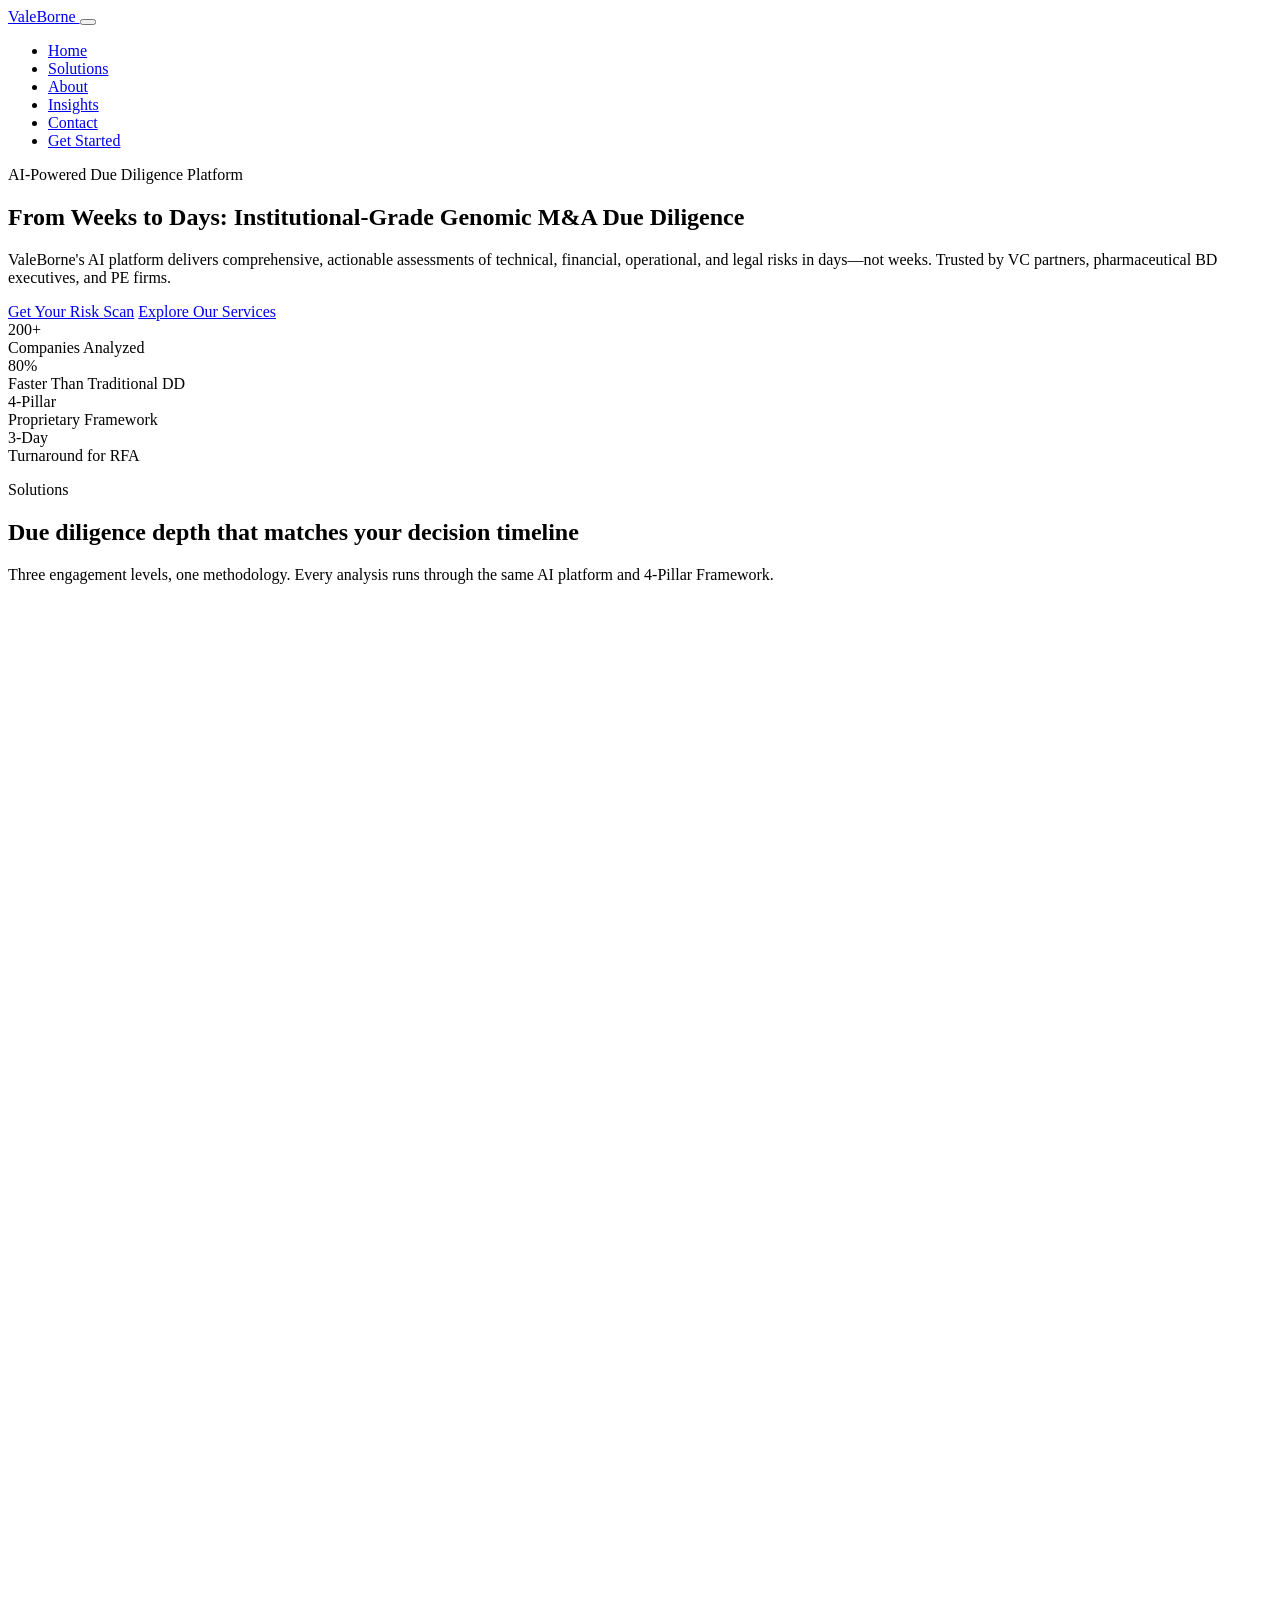
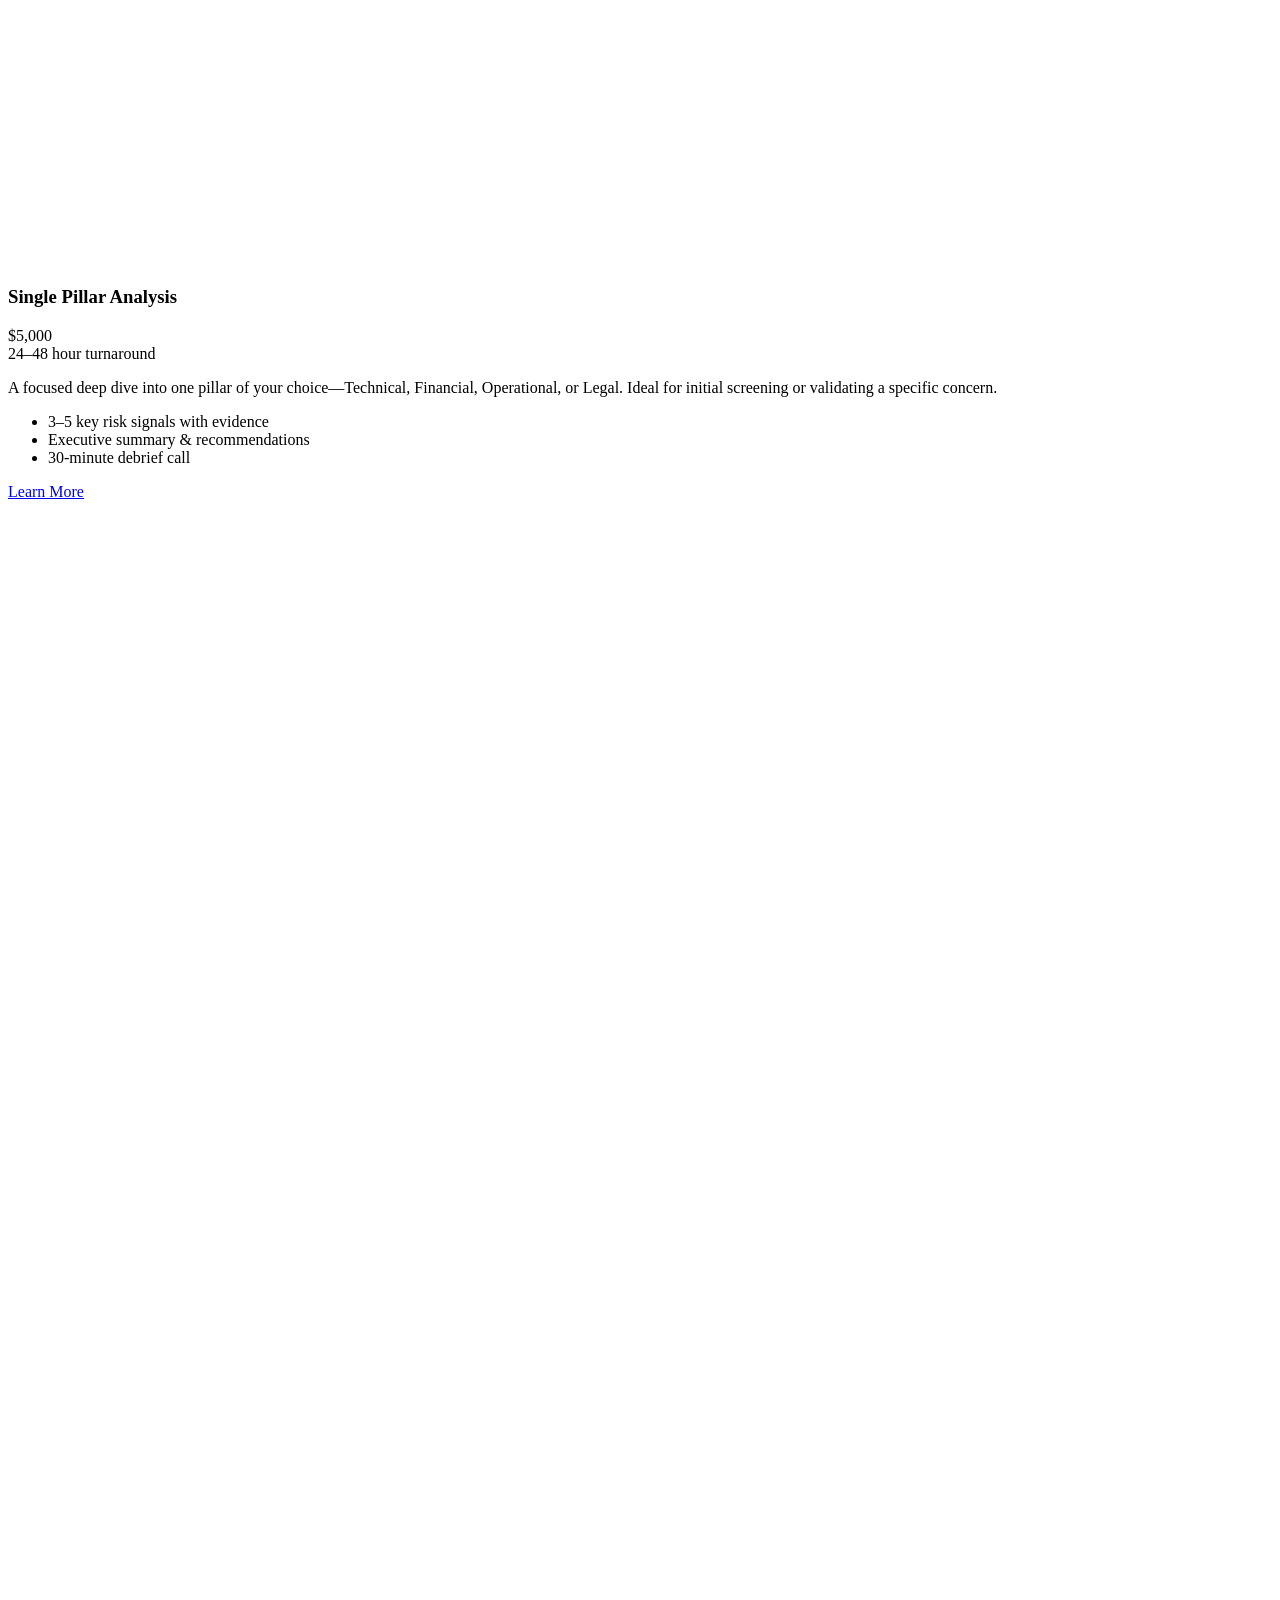
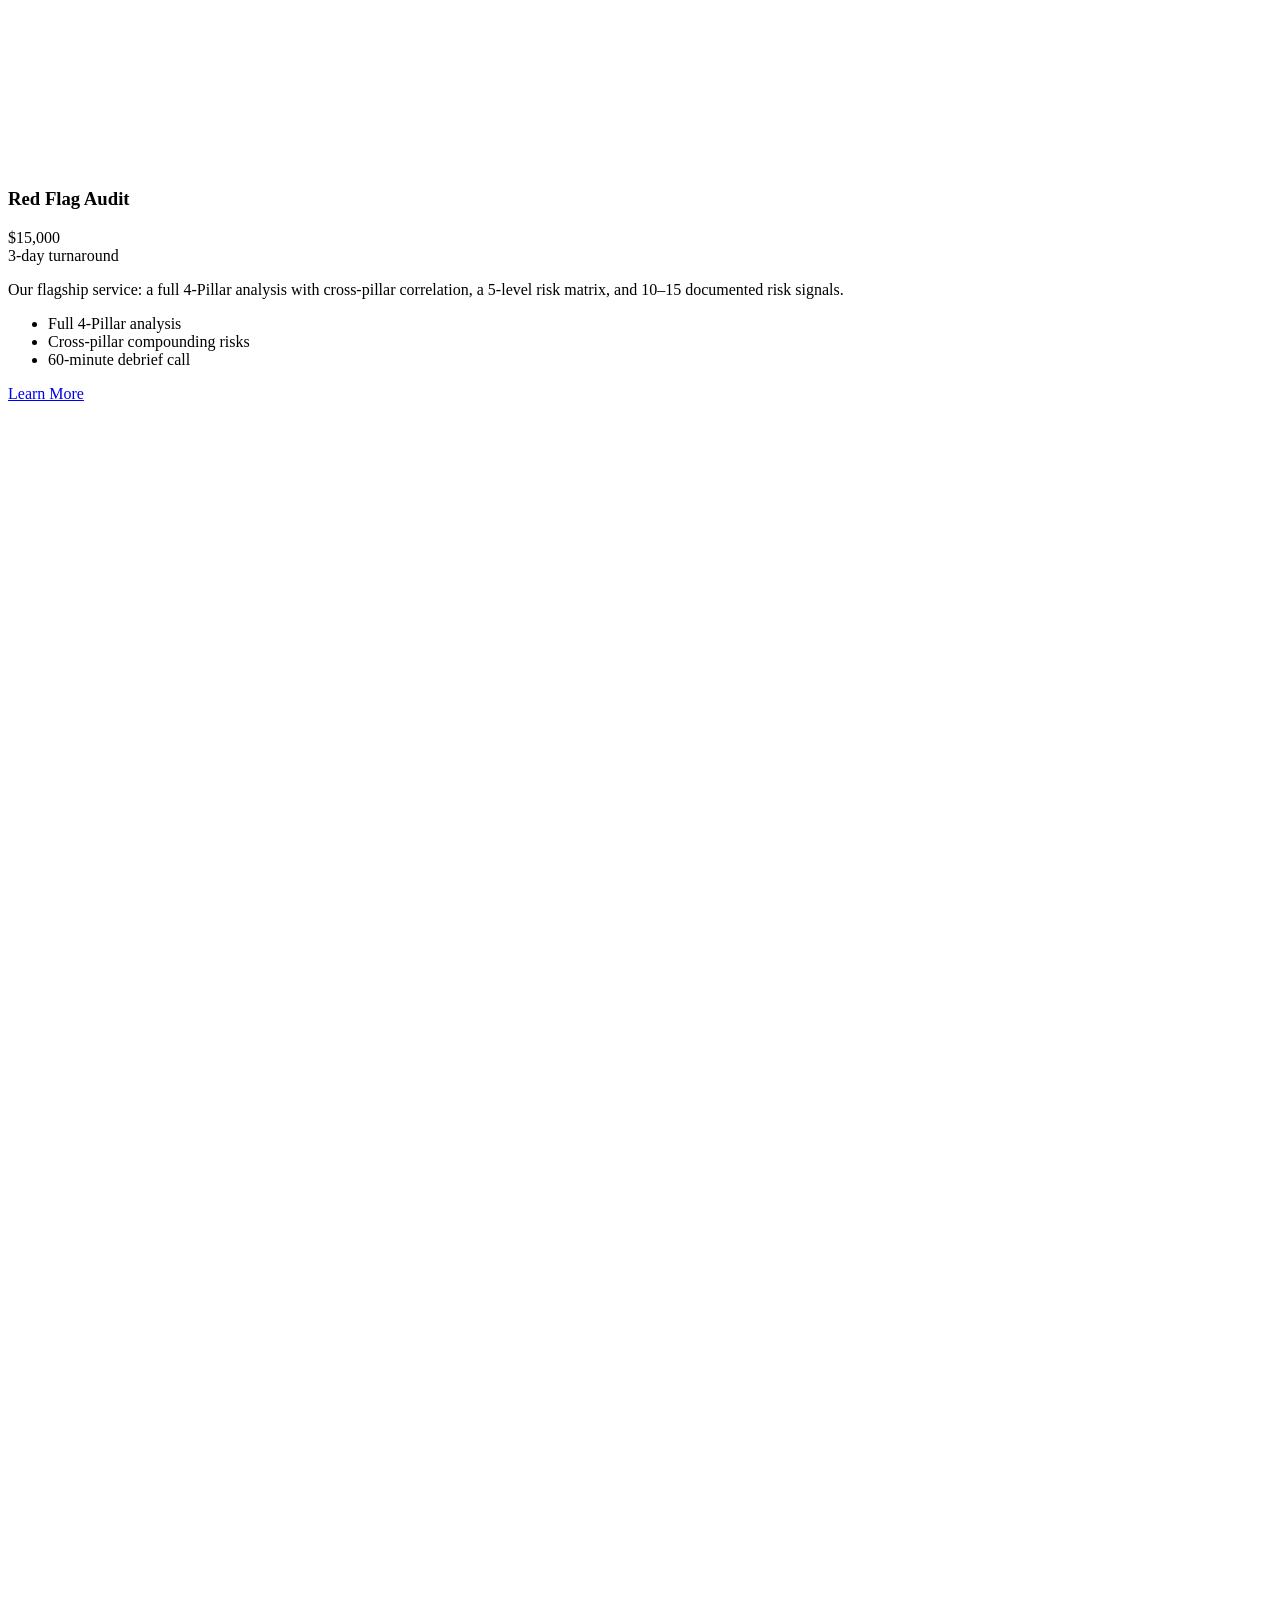
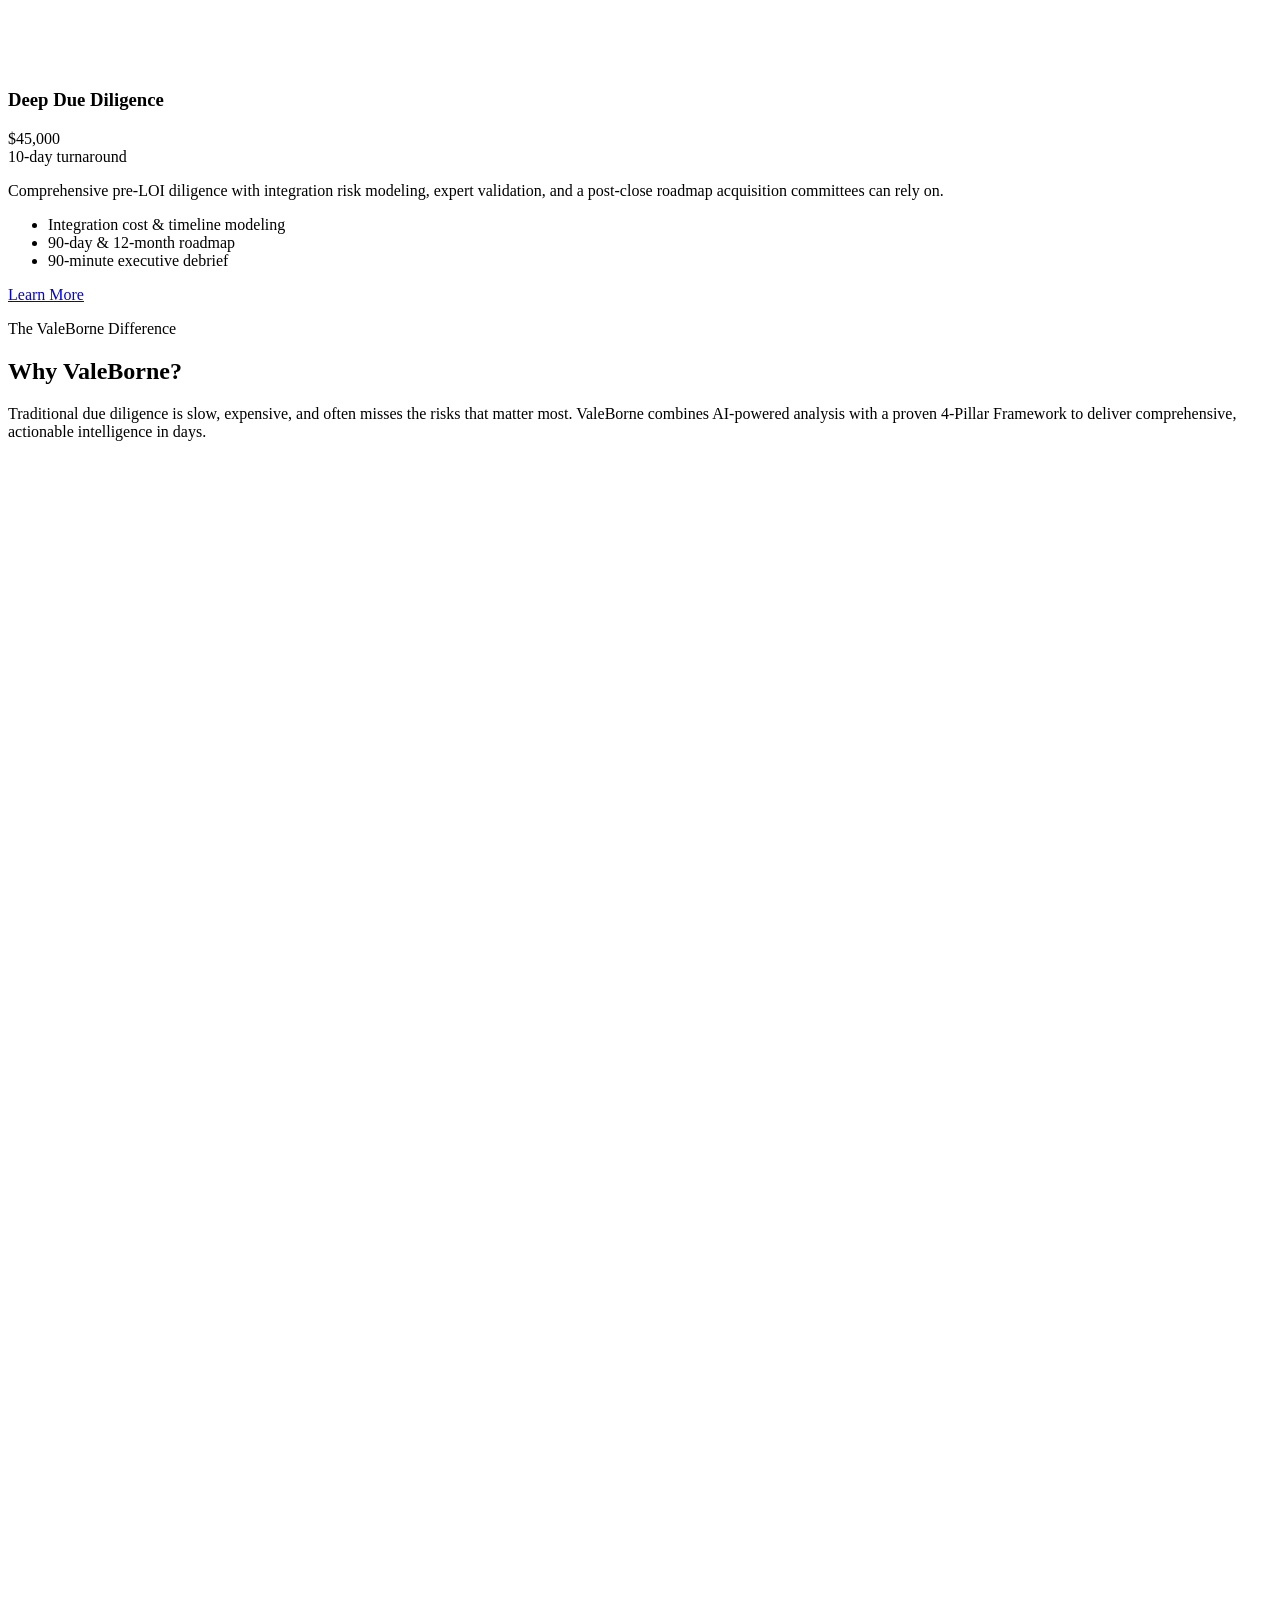
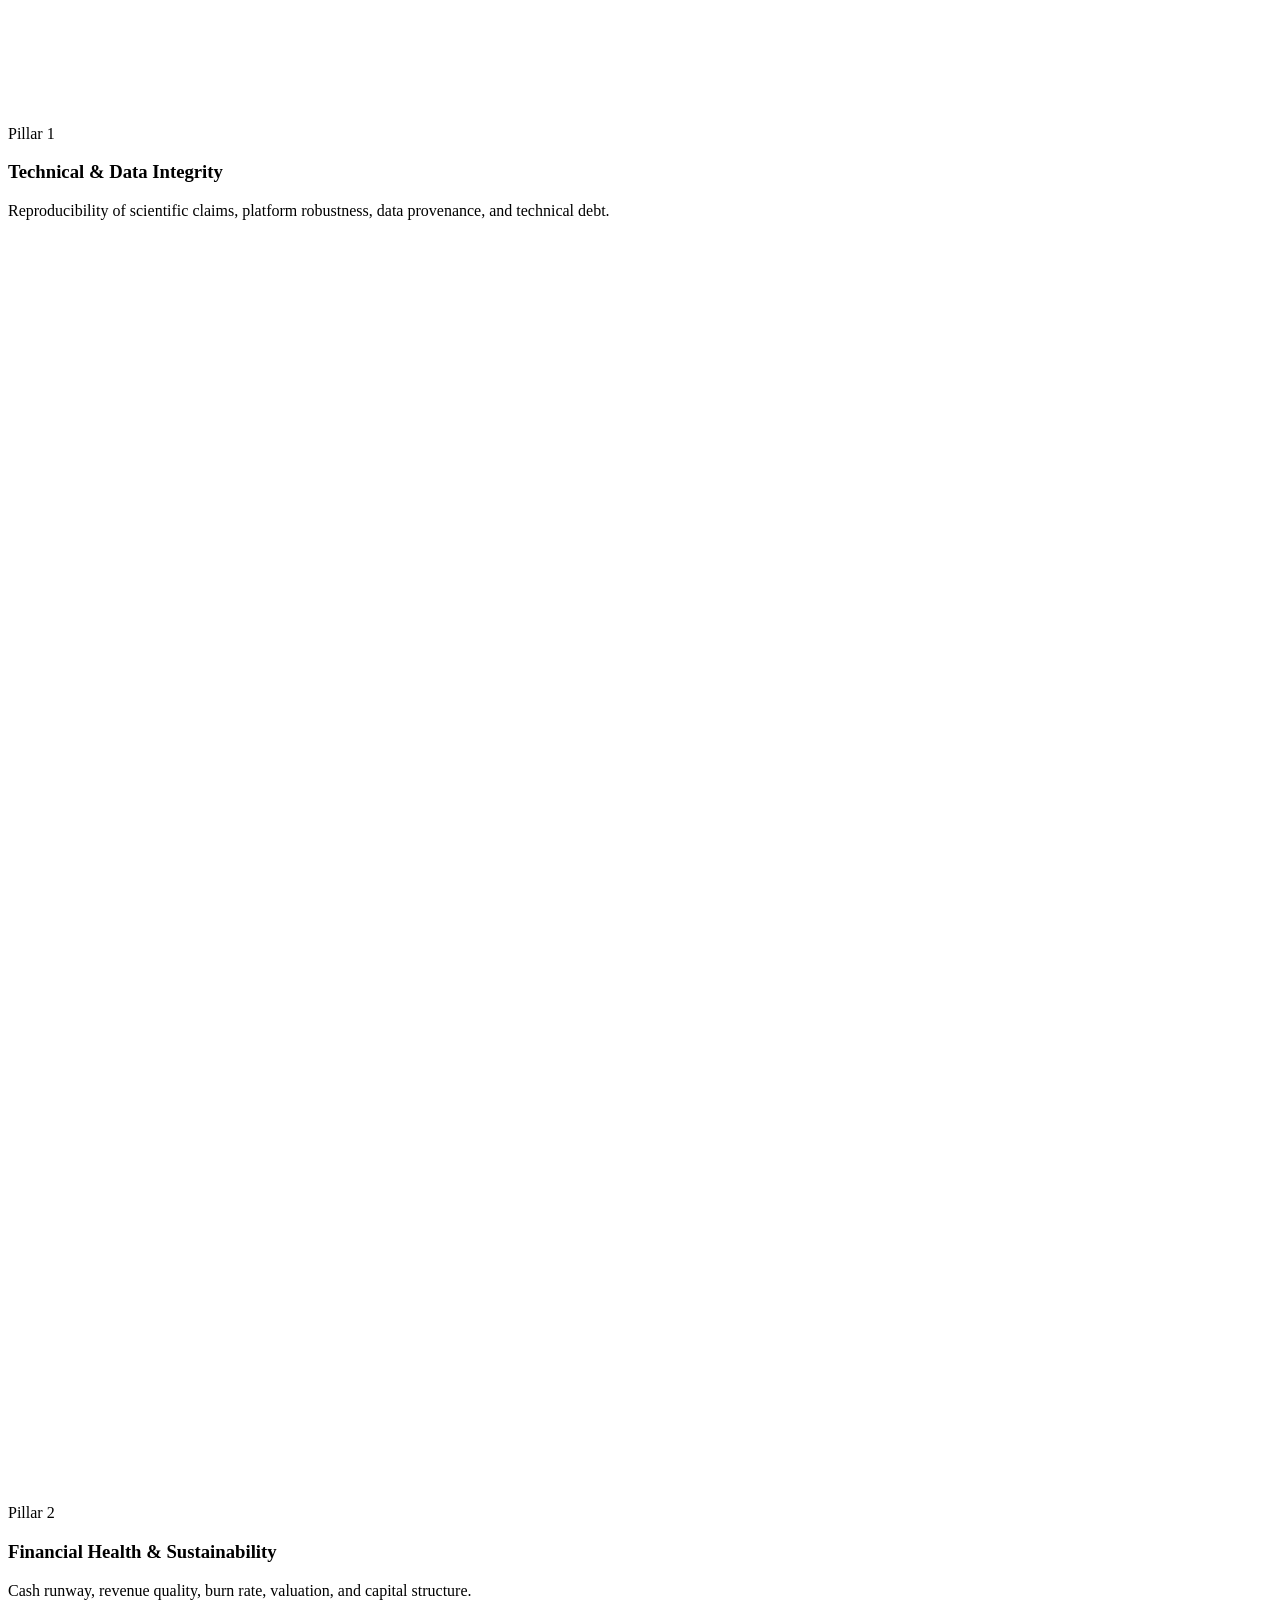
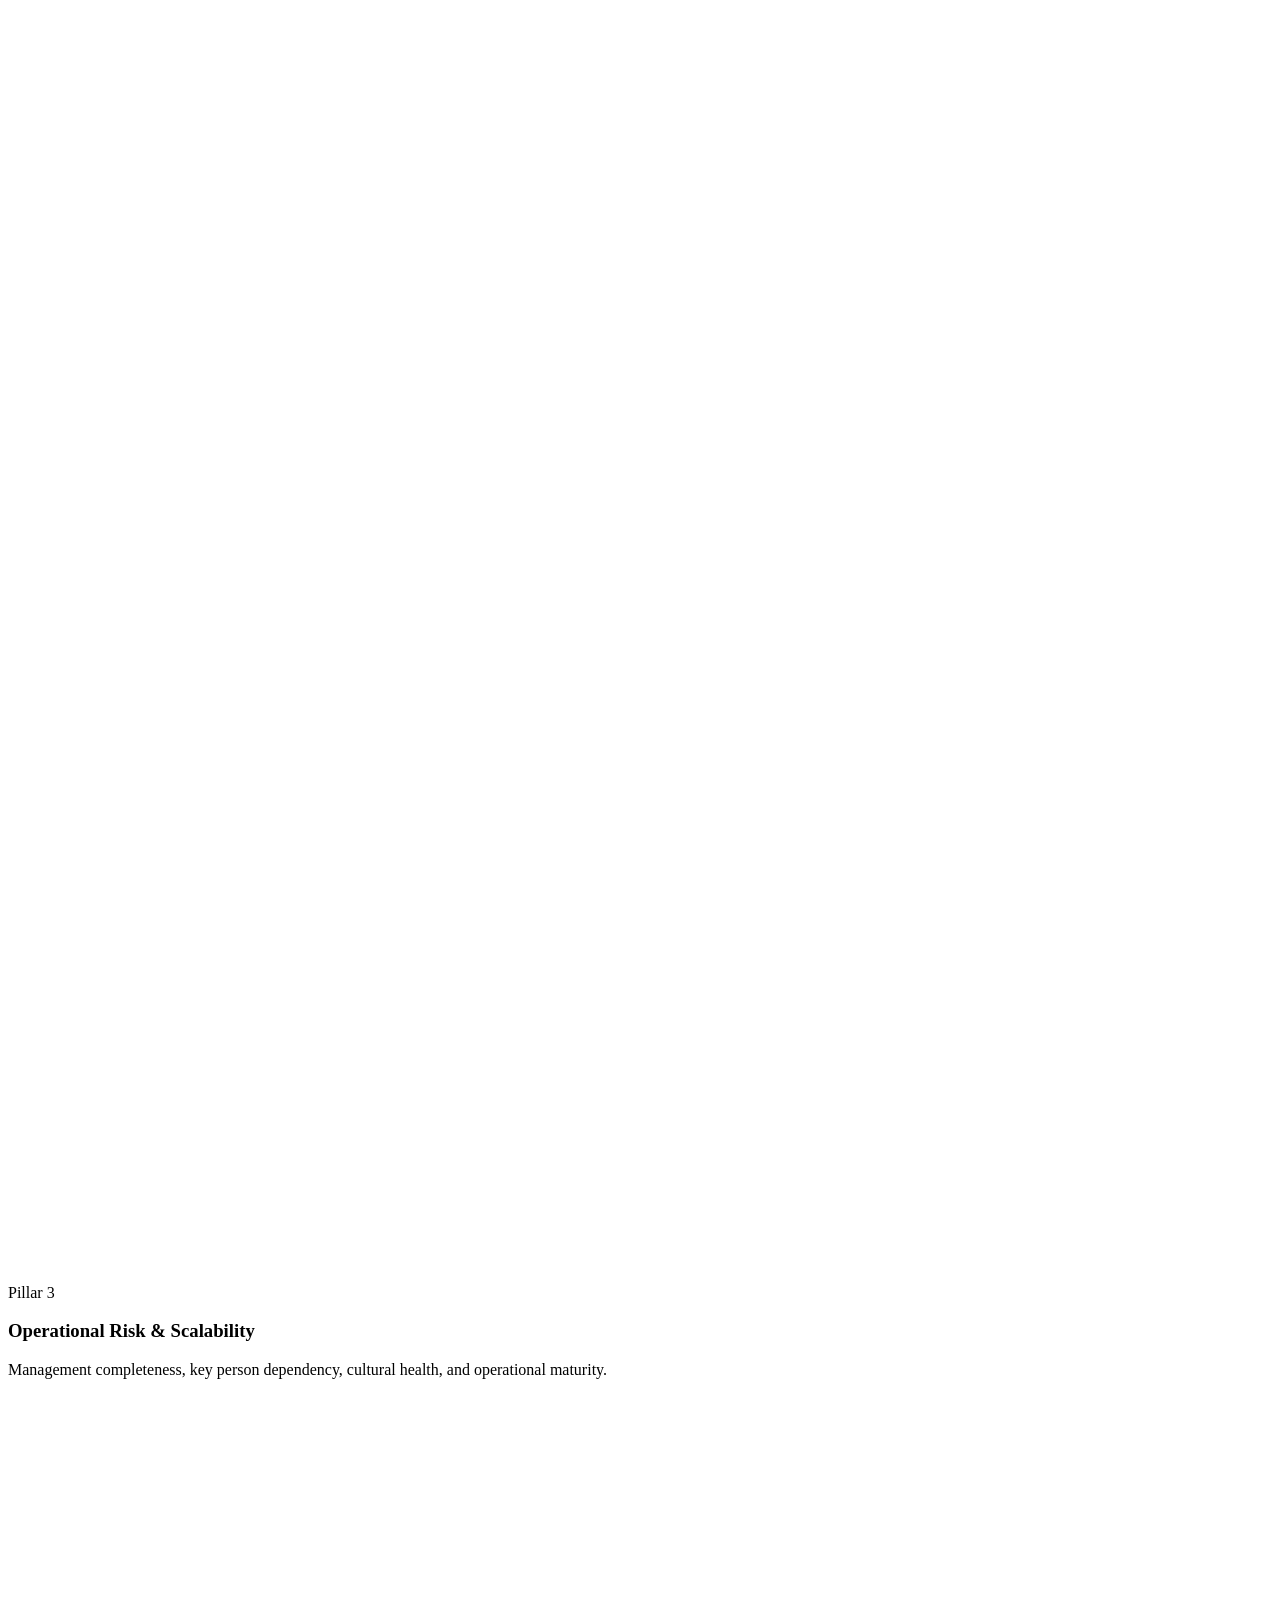
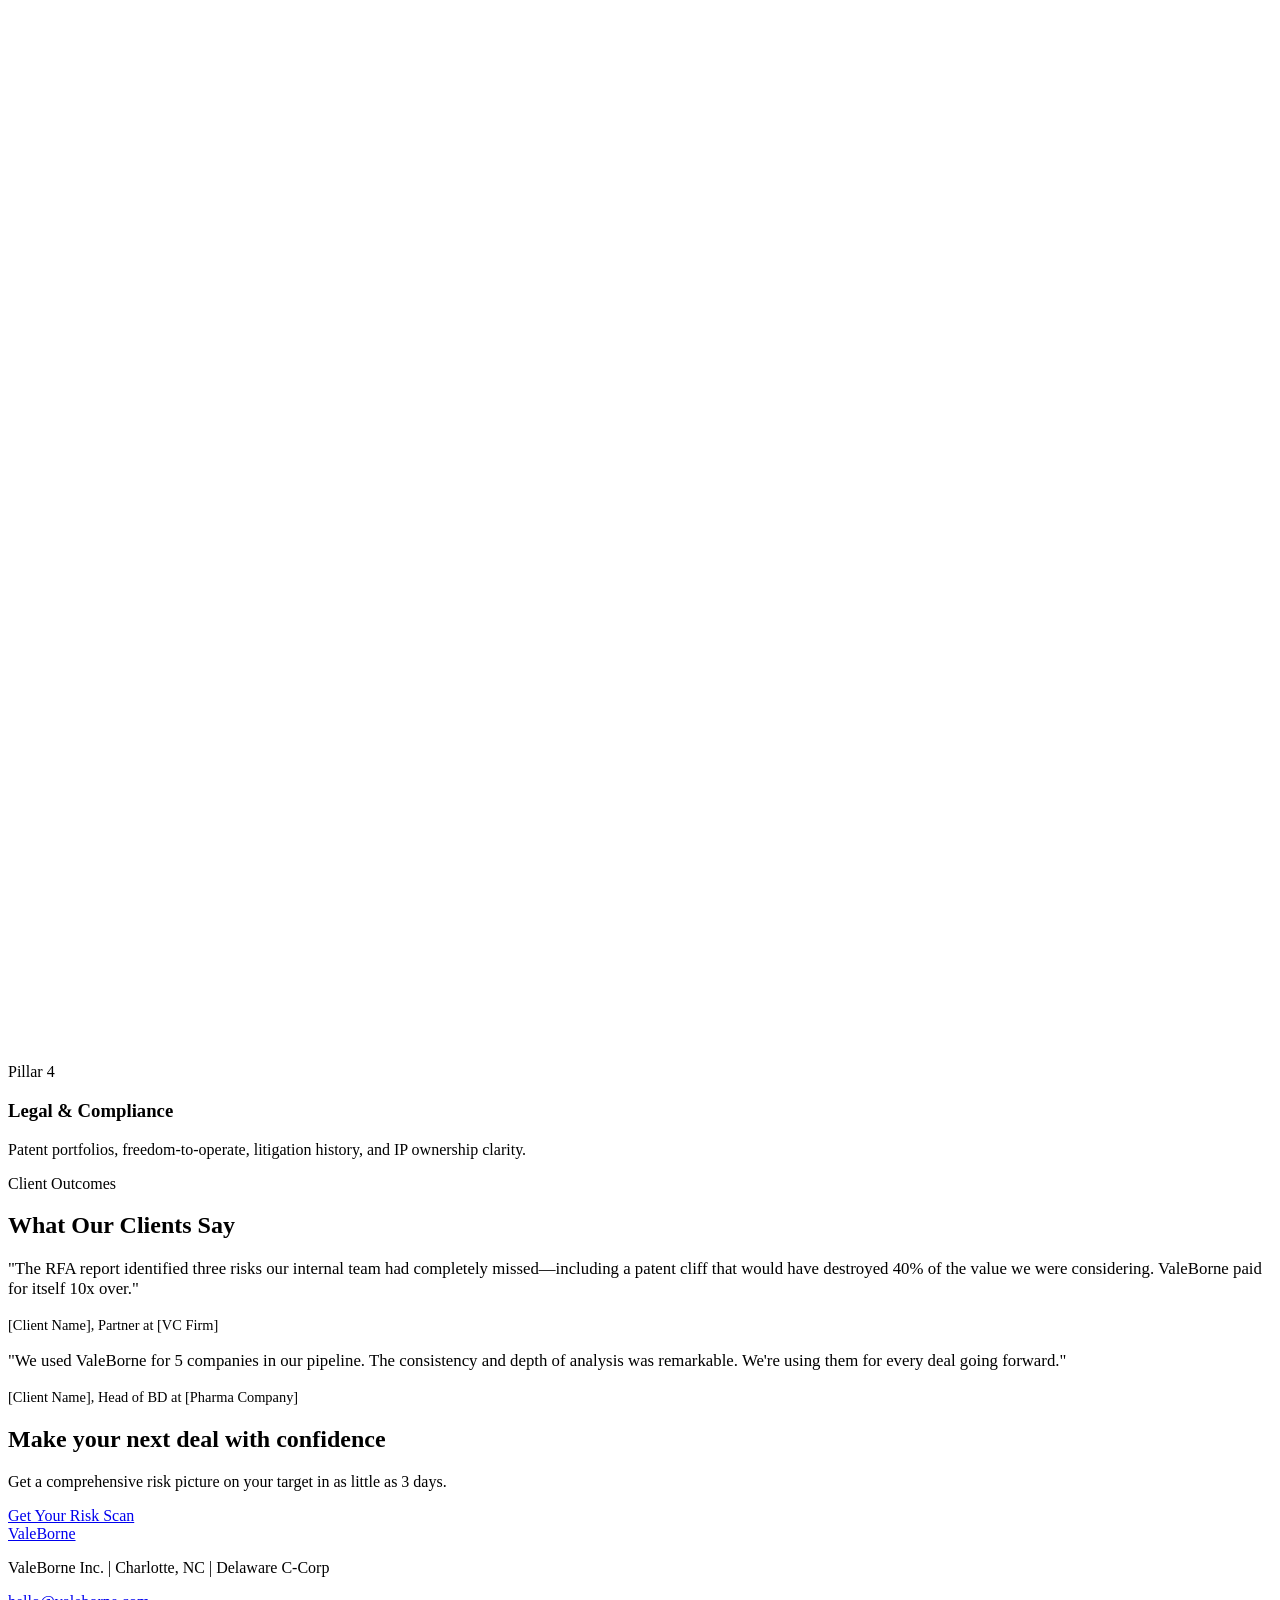
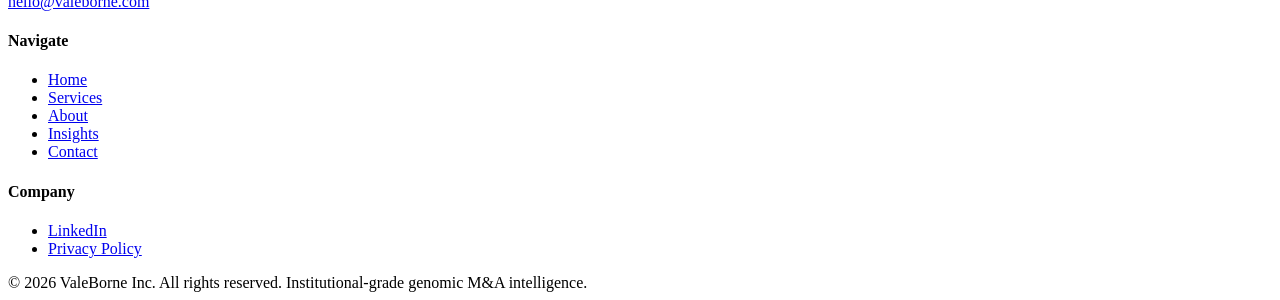
==== commit c603bd5c: "Add files via upload" ====
--- a/index.html
+++ b/index.html
@@ -1,2231 +1,243 @@
 <!DOCTYPE html>
 <html lang="en">
 <head>
-<meta charset="UTF-8" />
-<meta name="viewport" content="width=device-width, initial-scale=1.0" />
-<title>ValeBorne – Genomic M&amp;A Intelligence | De-risk Your Next Acquisition</title>
-<meta name="description" content="Genomic M&amp;A due diligence – Red Flag Audits, Deep Due Diligence, and portfolio risk assessments for VCs and pharma." />
-<meta name="keywords" content="genomic M&amp;A, due diligence, biotech acquisition, life sciences, venture capital, pharma BD" />
-<meta property="og:title" content="ValeBorne – Genomic M&amp;A Intelligence" />
-<meta property="og:description" content="Proprietary due diligence that uncovers hidden risks in genomic data companies – before you sign." />
-<meta property="og:type" content="website" />
-
-<link rel="preconnect" href="https://fonts.googleapis.com" />
-<link rel="preconnect" href="https://fonts.gstatic.com" crossorigin />
-<link href="https://fonts.googleapis.com/css2?family=Inter:wght@300;400;500;600;700;800;900&display=swap" rel="stylesheet" />
-
-<!-- Hidden forms for Netlify Forms detection -->
-<form name="demo-request" netlify hidden>
-  <input type="text" name="name" />
-  <input type="email" name="email" />
-  <input type="text" name="company" />
-  <input type="text" name="target" />
-</form>
-<form name="lead-magnet" netlify hidden>
-  <input type="text" name="name" />
-  <input type="email" name="email" />
-  <input type="text" name="company" />
-</form>
-
-<style>
-:root {
-  /* ── Canvas */
-  --bg:           #000000;
-  --bg-alt:       #0E0E10;
-  --surface:      #19191C;
-  --surface-2:    #27282C;
-  --surface-3:    #1F1F22;
-  --border:       rgba(255,255,255,.10);
-  --border-2:     rgba(255,255,255,.18);
-  --text:         #FFFFFF;
-  --text-2:       rgba(255,255,255,.72);
-  --text-3:       rgba(255,255,255,.48);
-  --text-4:       rgba(255,255,255,.32);
-
-  /* ── Signature gradient (ValeBorne primary) */
-  --grad-brand:   linear-gradient(135deg, #00C4F4 0%, #087CFA 100%);
-  --brand:        #00C4F4;
-  --brand-2:      #087CFA;
-
-  /* ── Tile-signature gradients (one per section/pillar) */
-  --grad-cyan:    linear-gradient(135deg, #00C4F4 0%, #087CFA 100%);
-  --grad-purple:  linear-gradient(135deg, #7256FF 0%, #FF45ED 100%);
-  --grad-green:   linear-gradient(135deg, #21D789 0%, #00C4F4 100%);
-  --grad-amber:   linear-gradient(135deg, #FF2D90 0%, #FFB700 100%);
-  --grad-warm:    linear-gradient(135deg, #FF318C 0%, #F89E07 100%);
-  --grad-violet:  linear-gradient(135deg, #6B57FF 0%, #00C4F4 100%);
-
-  /* ── Status colors */
-  --green:        #21D789;
-  --amber:        #FFB700;
-  --pink:         #FF318C;
-  --success:      #21D789;
-  --error:        #FF318C;
-
-  /* ── Geometry */
-  --r-sm:         8px;
-  --r-md:         16px;
-  --r-lg:         24px;
-  --r-pill:       100px;
-
-  /* ── Motion */
-  --t:            .25s cubic-bezier(.4,0,.2,1);
-  --t-slow:       .5s cubic-bezier(.4,0,.2,1);
-
-  /* ── Layout */
-  --max:          1280px;
-  --pad:          32px;
-  --font:         'Inter', -apple-system, BlinkMacSystemFont, 'Segoe UI', sans-serif;
-}
-
-/* ── Reset */
-*,*::before,*::after { box-sizing: border-box; margin: 0; padding: 0; }
-html { scroll-behavior: smooth; scroll-padding-top: 90px; }
-body {
-  font-family: var(--font);
-  background: var(--bg);
-  color: var(--text);
-  font-size: 16px;
-  line-height: 1.55;
-  font-feature-settings: 'cv11', 'ss01';
-  -webkit-font-smoothing: antialiased;
-  text-rendering: optimizeLegibility;
-  overflow-x: hidden;
-}
-img { display: block; max-width: 100%; }
-ul { list-style: none; }
-button { font-family: inherit; cursor: pointer; }
-a { color: var(--text); text-decoration: none; transition: color var(--t), opacity var(--t); }
-
-::selection { background: var(--brand); color: #000; }
-::-webkit-scrollbar { width: 8px; height: 8px; }
-::-webkit-scrollbar-track { background: var(--bg); }
-::-webkit-scrollbar-thumb { background: var(--surface-2); border-radius: 4px; }
-::-webkit-scrollbar-thumb:hover { background: var(--brand); }
-
-/* ── Page fade */
-#page-fade {
-  position: fixed; inset: 0;
-  background: var(--bg);
-  z-index: 9999;
-  pointer-events: none;
-  animation: pageFade .8s ease forwards;
-}
-@keyframes pageFade { to { opacity: 0; visibility: hidden; } }
-
-/* ── Scroll progress */
-#scroll-progress {
-  position: fixed; top: 0; left: 0;
-  height: 3px; width: 0;
-  background: var(--grad-brand);
-  z-index: 1000;
-  transition: width .1s linear;
-}
-
-/* ── Typography */
-h1, h2, h3, h4, h5 {
-  font-family: var(--font);
-  color: var(--text);
-  font-weight: 800;
-  line-height: 1.05;
-  letter-spacing: -.025em;
-}
-h1 { font-size: clamp(3rem, 7vw, 6rem); font-weight: 900; letter-spacing: -.04em; }
-h2 { font-size: clamp(2.2rem, 4.5vw, 3.6rem); letter-spacing: -.035em; }
-h3 { font-size: clamp(1.4rem, 2.2vw, 1.7rem); font-weight: 700; letter-spacing: -.02em; }
-h4 { font-size: 1.15rem; font-weight: 600; letter-spacing: -.01em; }
-p  { color: var(--text-2); margin-bottom: 1rem; }
-p:last-child { margin-bottom: 0; }
-em { font-style: normal; }
-
-.overline {
-  font-size: .72rem;
-  font-weight: 600;
-  letter-spacing: .14em;
-  text-transform: uppercase;
-  color: var(--text-3);
-  display: inline-block;
-  margin-bottom: 24px;
-}
-
-/* ── Gradient text utility */
-.gradient-text {
-  background: var(--grad-brand);
-  -webkit-background-clip: text;
-  background-clip: text;
-  color: transparent;
-  display: inline-block;
-}
-.gradient-text.purple  { background: var(--grad-purple); -webkit-background-clip: text; background-clip: text; color: transparent; }
-.gradient-text.green   { background: var(--grad-green);  -webkit-background-clip: text; background-clip: text; color: transparent; }
-.gradient-text.amber   { background: var(--grad-amber);  -webkit-background-clip: text; background-clip: text; color: transparent; }
-.gradient-text.warm    { background: var(--grad-warm);   -webkit-background-clip: text; background-clip: text; color: transparent; }
-.gradient-text.violet  { background: var(--grad-violet); -webkit-background-clip: text; background-clip: text; color: transparent; }
-
-/* ── Layout */
-.container {
-  width: 100%;
-  max-width: var(--max);
-  margin: 0 auto;
-  padding: 0 var(--pad);
-}
-.section { padding: 140px 0; position: relative; }
-.section-sm { padding: 96px 0; }
-.section-header { max-width: 760px; margin-bottom: 72px; }
-.section-header.centered { margin-left: auto; margin-right: auto; text-align: center; }
-.section-header p { color: var(--text-3); font-size: 1.05rem; margin-top: 20px; max-width: 620px; }
-.section-header.centered p { margin-left: auto; margin-right: auto; }
-
-/* ── Buttons (JetBrains "Rock" style) */
-.btn {
-  display: inline-flex;
-  align-items: center;
-  justify-content: center;
-  gap: 8px;
-  font-family: var(--font);
-  font-size: .95rem;
-  font-weight: 600;
-  letter-spacing: -.005em;
-  padding: 16px 32px;
-  border-radius: var(--r-pill);
-  border: 2px solid transparent;
-  cursor: pointer;
-  transition: background var(--t), color var(--t), border-color var(--t), transform var(--t), box-shadow var(--t);
-  text-decoration: none;
-  white-space: nowrap;
-  line-height: 1;
-}
-.btn-primary {
-  background: var(--text);
-  color: var(--bg);
-  border-color: var(--text);
-}
-.btn-primary:hover {
-  background: transparent;
-  color: var(--text);
-  transform: translateY(-1px);
-}
-.btn-gradient {
-  background: var(--grad-brand);
-  color: var(--bg);
-  border-color: transparent;
-  font-weight: 700;
-}
-.btn-gradient:hover {
-  transform: translateY(-2px);
-  box-shadow: 0 12px 36px rgba(0,196,244,.35);
-  color: var(--bg);
-}
-.btn-outline {
-  background: transparent;
-  color: var(--text);
-  border-color: var(--border-2);
-}
-.btn-outline:hover {
-  border-color: var(--text);
-  background: var(--text);
-  color: var(--bg);
-  transform: translateY(-1px);
-}
-.btn-sm { padding: 11px 22px; font-size: .85rem; }
-.btn-arrow::after {
-  content: '→';
-  display: inline-block;
-  transition: transform var(--t);
-  margin-left: 4px;
-}
-.btn-arrow:hover::after { transform: translateX(4px); }
-
-/* ── Navigation */
-.site-nav {
-  position: sticky;
-  top: 0;
-  z-index: 900;
-  background: rgba(0,0,0,.72);
-  backdrop-filter: blur(20px);
-  -webkit-backdrop-filter: blur(20px);
-  border-bottom: 1px solid transparent;
-  transition: border-color var(--t), background var(--t);
-}
-.site-nav.scrolled {
-  border-bottom-color: var(--border);
-  background: rgba(0,0,0,.88);
-}
-.nav-inner {
-  display: flex;
-  align-items: center;
-  height: 80px;
-}
-.nav-logo {
-  font-size: 1.5rem;
-  font-weight: 800;
-  letter-spacing: -.03em;
-  color: var(--text);
-  flex-shrink: 0;
-}
-.nav-logo .dot {
-  display: inline-block;
-  width: 9px; height: 9px;
-  background: var(--grad-brand);
-  border-radius: 50%;
-  margin-left: 4px;
-  vertical-align: 4px;
-}
-.nav-links {
-  display: flex;
-  align-items: center;
-  gap: 36px;
-  margin-left: 56px;
-}
-.nav-links a {
-  font-size: .9rem;
-  font-weight: 500;
-  color: var(--text-2);
-  position: relative;
-}
-.nav-links a::after {
-  content: '';
-  position: absolute;
-  bottom: -22px; left: 0; right: 0;
-  height: 2px;
-  background: var(--grad-brand);
-  transform: scaleX(0);
-  transform-origin: left;
-  transition: transform var(--t);
-}
-.nav-links a:hover { color: var(--text); }
-.nav-links a:hover::after { transform: scaleX(1); }
-.nav-cta { margin-left: auto; flex-shrink: 0; }
-.nav-toggle {
-  display: none;
-  flex-direction: column;
-  gap: 5px;
-  background: none;
-  border: none;
-  margin-left: auto;
-  padding: 4px;
-}
-.nav-toggle span {
-  display: block;
-  width: 24px; height: 2px;
-  background: var(--text);
-  border-radius: 2px;
-  transition: var(--t);
-}
-.mobile-menu {
-  display: none;
-  flex-direction: column;
-  background: var(--surface);
-  border-top: 1px solid var(--border);
-  padding: 16px 0;
-}
-.mobile-menu a {
-  font-size: 1rem;
-  font-weight: 500;
-  color: var(--text);
-  padding: 16px var(--pad);
-}
-.mobile-menu a.mob-cta {
-  background: var(--text);
-  color: var(--bg);
-  margin: 12px var(--pad) 0;
-  border-radius: var(--r-pill);
-  text-align: center;
-  font-weight: 600;
-}
-
-/* ============================================================
-   HERO
-============================================================ */
-.hero {
-  position: relative;
-  overflow: hidden;
-  padding: 120px 0 140px;
-  background: var(--bg);
-}
-/* Mesh-style blurred gradient blobs */
-.hero::before {
-  content: '';
-  position: absolute;
-  top: -200px; right: -150px;
-  width: 700px; height: 700px;
-  background: radial-gradient(circle, rgba(7,124,250,.22) 0%, transparent 60%);
-  filter: blur(40px);
-  z-index: 0;
-}
-.hero::after {
-  content: '';
-  position: absolute;
-  bottom: -300px; left: -200px;
-  width: 600px; height: 600px;
-  background: radial-gradient(circle, rgba(114,86,255,.16) 0%, transparent 60%);
-  filter: blur(40px);
-  z-index: 0;
-}
-#hero-canvas {
-  position: absolute;
-  inset: 0;
-  width: 100%; height: 100%;
-  z-index: 0;
-  opacity: .35;
-  pointer-events: none;
-}
-.hero-grid {
-  position: relative;
-  z-index: 1;
-  display: grid;
-  grid-template-columns: 1.4fr 1fr;
-  gap: 64px;
-  align-items: center;
-}
-.hero-eyebrow {
-  display: inline-flex;
-  align-items: center;
-  gap: 10px;
-  font-size: .78rem;
-  font-weight: 500;
-  letter-spacing: .04em;
-  color: var(--text-2);
-  background: var(--surface);
-  border: 1px solid var(--border);
-  padding: 8px 16px;
-  border-radius: var(--r-pill);
-  margin-bottom: 32px;
-}
-.hero-eyebrow .pip {
-  width: 6px; height: 6px;
-  background: var(--brand);
-  border-radius: 50%;
-  box-shadow: 0 0 12px var(--brand);
-  animation: pulse 1.8s ease-in-out infinite;
-}
-@keyframes pulse { 0%,100%{opacity:1} 50%{opacity:.4} }
-.hero h1 {
-  color: var(--text);
-  margin-bottom: 32px;
-}
-.hero h1 em {
-  background: var(--grad-brand);
-  -webkit-background-clip: text;
-  background-clip: text;
-  color: transparent;
-}
-.hero-sub {
-  font-size: 1.2rem;
-  color: var(--text-2);
-  margin-bottom: 44px;
-  line-height: 1.6;
-  max-width: 560px;
-}
-.hero-ctas { display: flex; gap: 14px; flex-wrap: wrap; }
-.hero-stats {
-  position: relative; z-index: 1;
-  display: grid;
-  grid-template-columns: repeat(3, 1fr);
-  gap: 0;
-  margin-top: 96px;
-  padding-top: 48px;
-  border-top: 1px solid var(--border);
-}
-.hero-stat { padding-right: 24px; }
-.hero-stat + .hero-stat { padding-left: 24px; border-left: 1px solid var(--border); }
-.hero-stat .num {
-  font-size: clamp(2.4rem, 4vw, 3.2rem);
-  font-weight: 900;
-  background: var(--grad-brand);
-  -webkit-background-clip: text;
-  background-clip: text;
-  color: transparent;
-  line-height: 1;
-  letter-spacing: -.04em;
-  margin-bottom: 10px;
-}
-.hero-stat:nth-child(2) .num { background: var(--grad-purple); -webkit-background-clip: text; background-clip: text; color: transparent; }
-.hero-stat:nth-child(3) .num { background: var(--grad-green);  -webkit-background-clip: text; background-clip: text; color: transparent; }
-.hero-stat .lbl {
-  font-size: .82rem;
-  font-weight: 500;
-  color: var(--text-3);
-  letter-spacing: .02em;
-}
-
-/* Hero card */
-.hero-visual { position: relative; z-index: 1; }
-.hero-card {
-  background: var(--surface);
-  border: 1px solid var(--border);
-  border-radius: var(--r-lg);
-  padding: 32px;
-  position: relative;
-  overflow: hidden;
-}
-.hero-card::before {
-  content: '';
-  position: absolute;
-  top: 0; left: 0; right: 0;
-  height: 3px;
-  background: var(--grad-brand);
-}
-.hero-card-header {
-  display: flex;
-  align-items: center;
-  justify-content: space-between;
-  margin-bottom: 24px;
-  padding-bottom: 20px;
-  border-bottom: 1px solid var(--border);
-}
-.hero-card-title {
-  font-size: .85rem;
-  font-weight: 600;
-  color: var(--text);
-  letter-spacing: -.005em;
-}
-.hero-card-status {
-  display: inline-flex;
-  align-items: center;
-  gap: 7px;
-  font-size: .7rem;
-  font-weight: 600;
-  letter-spacing: .04em;
-  text-transform: uppercase;
-  color: var(--brand);
-  padding: 5px 12px;
-  background: rgba(0,196,244,.1);
-  border: 1px solid rgba(0,196,244,.25);
-  border-radius: var(--r-pill);
-}
-.hero-card-status::before {
-  content: '';
-  width: 6px; height: 6px;
-  background: var(--brand);
-  border-radius: 50%;
-  box-shadow: 0 0 8px var(--brand);
-  animation: pulse 1.8s ease-in-out infinite;
-}
-.hero-card-row {
-  display: flex;
-  justify-content: space-between;
-  align-items: center;
-  padding: 14px 0;
-  font-size: .88rem;
-  border-bottom: 1px solid var(--border);
-}
-.hero-card-row:last-child { border-bottom: none; }
-.hero-card-row .label-txt { color: var(--text-3); }
-.hero-card-row .val {
-  font-weight: 600;
-  color: var(--text);
-  display: flex;
-  align-items: center;
-  gap: 10px;
-}
-.risk-pill {
-  font-size: .7rem;
-  padding: 3px 10px;
-  border-radius: var(--r-pill);
-  font-weight: 700;
-  letter-spacing: .03em;
-}
-.risk-pill.low  { color: var(--green); background: rgba(33,215,137,.12); border: 1px solid rgba(33,215,137,.3); }
-.risk-pill.mid  { color: var(--amber); background: rgba(255,183,0,.12);  border: 1px solid rgba(255,183,0,.3); }
-.risk-pill.high { color: var(--pink);  background: rgba(255,49,140,.12); border: 1px solid rgba(255,49,140,.3); }
-
-/* ============================================================
-   SERVICES — FOUR PILLARS (tile signatures)
-============================================================ */
-#services { background: var(--bg); }
-.pillars-grid {
-  display: grid;
-  grid-template-columns: repeat(2, 1fr);
-  gap: 20px;
-}
-.pillar-card {
-  position: relative;
-  background: var(--surface);
-  border: 1px solid var(--border);
-  border-radius: var(--r-lg);
-  padding: 40px;
-  overflow: hidden;
-  transition: transform var(--t), border-color var(--t);
-  display: flex;
-  flex-direction: column;
-  min-height: 320px;
-}
-.pillar-card:hover {
-  transform: translateY(-4px);
-  border-color: var(--border-2);
-}
-/* The signature gradient ribbon at top */
-.pillar-card::before {
-  content: '';
-  position: absolute;
-  top: 0; left: 0; right: 0;
-  height: 4px;
-  opacity: .9;
-}
-.pillar-card[data-grad="cyan"]::before   { background: var(--grad-cyan); }
-.pillar-card[data-grad="purple"]::before { background: var(--grad-purple); }
-.pillar-card[data-grad="green"]::before  { background: var(--grad-green); }
-.pillar-card[data-grad="amber"]::before  { background: var(--grad-amber); }
-
-/* Decorative glow blob behind icon */
-.pillar-card::after {
-  content: '';
-  position: absolute;
-  top: -80px; right: -80px;
-  width: 240px; height: 240px;
-  border-radius: 50%;
-  filter: blur(50px);
-  opacity: 0;
-  transition: opacity var(--t-slow);
-  z-index: 0;
-}
-.pillar-card[data-grad="cyan"]::after   { background: #00C4F4; }
-.pillar-card[data-grad="purple"]::after { background: #7256FF; }
-.pillar-card[data-grad="green"]::after  { background: #21D789; }
-.pillar-card[data-grad="amber"]::after  { background: #FF2D90; }
-.pillar-card:hover::after { opacity: .12; }
-
-.pillar-icon {
-  width: 56px; height: 56px;
-  border-radius: var(--r-md);
-  display: flex;
-  align-items: center;
-  justify-content: center;
-  margin-bottom: 28px;
-  color: var(--bg);
-  flex-shrink: 0;
-  position: relative;
-  z-index: 1;
-}
-.pillar-card[data-grad="cyan"]   .pillar-icon { background: var(--grad-cyan); }
-.pillar-card[data-grad="purple"] .pillar-icon { background: var(--grad-purple); }
-.pillar-card[data-grad="green"]  .pillar-icon { background: var(--grad-green); }
-.pillar-card[data-grad="amber"]  .pillar-icon { background: var(--grad-amber); }
-.pillar-icon svg {
-  width: 26px; height: 26px;
-  stroke: currentColor;
-  fill: none;
-  stroke-width: 2;
-  stroke-linecap: round;
-  stroke-linejoin: round;
-}
-.pillar-card h3 {
-  position: relative; z-index: 1;
-  font-size: 1.5rem;
-  margin-bottom: 14px;
-}
-.pillar-card p {
-  position: relative; z-index: 1;
-  font-size: .98rem;
-  color: var(--text-2);
-  line-height: 1.6;
-  margin-bottom: 22px;
-  flex: 1;
-}
-.pillar-tags {
-  position: relative; z-index: 1;
-  display: flex;
-  flex-wrap: wrap;
-  gap: 8px;
-  margin-top: auto;
-}
-.pillar-tag {
-  font-size: .75rem;
-  font-weight: 500;
-  color: var(--text-2);
-  padding: 6px 12px;
-  background: rgba(255,255,255,.04);
-  border: 1px solid var(--border);
-  border-radius: var(--r-pill);
-}
-
-/* ============================================================
-   PRICING
-============================================================ */
-#pricing { background: var(--bg-alt); }
-.pricing-block + .pricing-block { margin-top: 88px; }
-.pricing-block-header { margin-bottom: 32px; }
-.pricing-block-header h3 {
-  font-size: 1.6rem;
-  margin-bottom: 8px;
-}
-.pricing-block-header p { color: var(--text-3); font-size: 1rem; }
-
-.price-cards {
-  display: grid;
-  grid-template-columns: 1fr 1fr;
-  gap: 20px;
-}
-.price-cards.cols-3 { grid-template-columns: repeat(3, 1fr); }
-
-.price-card {
-  background: var(--surface);
-  border: 1px solid var(--border);
-  border-radius: var(--r-lg);
-  padding: 36px;
-  transition: border-color var(--t), transform var(--t);
-  display: flex;
-  flex-direction: column;
-  position: relative;
-  overflow: hidden;
-  min-height: 460px;
-}
-.price-card:hover {
-  transform: translateY(-4px);
-  border-color: var(--border-2);
-}
-.price-card.featured {
-  background: var(--surface);
-  border: 2px solid transparent;
-  background-image:
-    linear-gradient(var(--surface), var(--surface)),
-    var(--grad-brand);
-  background-origin: border-box;
-  background-clip: padding-box, border-box;
-}
-.price-card.featured::before {
-  content: 'Best Value · Save $5,000';
-  position: absolute;
-  top: 24px; right: 24px;
-  background: var(--grad-brand);
-  color: var(--bg);
-  font-size: .68rem;
-  font-weight: 700;
-  letter-spacing: .08em;
-  text-transform: uppercase;
-  padding: 6px 14px;
-  border-radius: var(--r-pill);
-  z-index: 2;
-}
-.price-card.featured::after {
-  content: '';
-  position: absolute;
-  top: -100px; left: -100px;
-  width: 300px; height: 300px;
-  background: radial-gradient(circle, rgba(0,196,244,.18) 0%, transparent 60%);
-  filter: blur(40px);
-  z-index: 0;
-}
-.price-card.dark-card {
-  background: #000;
-  border: 1px solid var(--border);
-  position: relative;
-}
-.price-card.dark-card::before {
-  content: '';
-  position: absolute;
-  top: 0; left: 0; right: 0;
-  height: 4px;
-}
-.price-card.partnership-1::before { background: var(--grad-purple); }
-.price-card.partnership-2::before { background: var(--grad-warm); }
-.price-card.dark-card::after {
-  content: '';
-  position: absolute;
-  bottom: -80px; right: -80px;
-  width: 280px; height: 280px;
-  border-radius: 50%;
-  filter: blur(60px);
-  opacity: .14;
-}
-.price-card.partnership-1::after { background: #7256FF; }
-.price-card.partnership-2::after { background: #FF318C; }
-
-.price-tier-label {
-  font-size: .72rem;
-  font-weight: 600;
-  letter-spacing: .12em;
-  text-transform: uppercase;
-  color: var(--text-3);
-  margin-bottom: 8px;
-  position: relative;
-  z-index: 1;
-}
-.price-card h4 {
-  font-size: 1.55rem;
-  margin-bottom: 8px;
-  position: relative;
-  z-index: 1;
-}
-.price-card .price-amt {
-  font-size: 3rem;
-  font-weight: 900;
-  color: var(--text);
-  line-height: 1;
-  margin: 18px 0 4px;
-  letter-spacing: -.04em;
-  position: relative;
-  z-index: 1;
-}
-.price-card.featured .price-amt {
-  background: var(--grad-brand);
-  -webkit-background-clip: text;
-  background-clip: text;
-  color: transparent;
-}
-.price-card.partnership-1 .price-amt {
-  background: var(--grad-purple);
-  -webkit-background-clip: text;
-  background-clip: text;
-  color: transparent;
-}
-.price-card.partnership-2 .price-amt {
-  background: var(--grad-warm);
-  -webkit-background-clip: text;
-  background-clip: text;
-  color: transparent;
-}
-.price-card .price-period {
-  font-size: .82rem;
-  color: var(--text-3);
-  margin-bottom: 18px;
-  position: relative;
-  z-index: 1;
-}
-.price-card .price-desc {
-  font-size: .92rem;
-  color: var(--text-2);
-  line-height: 1.65;
-  margin-bottom: 24px;
-  flex: 1;
-  position: relative;
-  z-index: 1;
-}
-.price-card .price-features {
-  margin-bottom: 28px;
-  position: relative;
-  z-index: 1;
-}
-.price-card .price-features li {
-  font-size: .9rem;
-  color: var(--text-2);
-  padding: 10px 0;
-  border-bottom: 1px solid var(--border);
-  display: flex;
-  align-items: flex-start;
-  gap: 12px;
-}
-.price-card .price-features li:last-child { border-bottom: none; }
-.price-card .price-features li::before {
-  content: '';
-  width: 16px; height: 16px;
-  border-radius: 50%;
-  background: var(--grad-brand);
-  flex-shrink: 0;
-  margin-top: 3px;
-  position: relative;
-}
-.price-card .price-features li::after {
-  content: '✓';
-  position: absolute;
-  margin-left: 4px;
-  margin-top: 0;
-  color: var(--bg);
-  font-size: .65rem;
-  font-weight: 900;
-  line-height: 16px;
-}
-.price-card.partnership-1 .price-features li::before { background: var(--grad-purple); }
-.price-card.partnership-2 .price-features li::before { background: var(--grad-warm); }
-.price-card .btn { width: 100%; margin-top: auto; position: relative; z-index: 1; }
-
-/* ── Founder's discount callout */
-.founder-callout {
-  margin-top: 56px;
-  background: var(--surface);
-  border: 1px solid var(--border);
-  border-radius: var(--r-lg);
-  padding: 28px 36px;
-  display: flex;
-  align-items: center;
-  gap: 28px;
-  flex-wrap: wrap;
-  position: relative;
-  overflow: hidden;
-}
-.founder-callout::before {
-  content: '';
-  position: absolute;
-  top: 0; left: 0; bottom: 0;
-  width: 5px;
-  background: var(--grad-warm);
-}
-.founder-callout-text {
-  flex: 1;
-  min-width: 280px;
-  font-size: 1rem;
-  color: var(--text-2);
-}
-.founder-callout-text strong {
-  color: var(--text);
-  font-weight: 700;
-}
-.founder-chip {
-  font-size: .75rem;
-  font-weight: 700;
-  letter-spacing: .08em;
-  text-transform: uppercase;
-  background: var(--grad-warm);
-  color: var(--bg);
-  padding: 10px 18px;
-  border-radius: var(--r-pill);
-}
-
-/* ── Satisfaction pledge */
-.pledge-card {
-  margin-top: 28px;
-  background: var(--surface);
-  border: 1px solid var(--border);
-  border-radius: var(--r-lg);
-  padding: 36px 40px;
-  display: flex;
-  align-items: flex-start;
-  gap: 28px;
-  position: relative;
-  overflow: hidden;
-}
-.pledge-card::before {
-  content: '';
-  position: absolute;
-  top: 0; left: 0; right: 0;
-  height: 4px;
-  background: var(--grad-green);
-}
-.pledge-icon {
-  width: 60px; height: 60px;
-  background: var(--grad-green);
-  border-radius: var(--r-md);
-  display: flex;
-  align-items: center;
-  justify-content: center;
-  color: var(--bg);
-  flex-shrink: 0;
-}
-.pledge-icon svg {
-  width: 28px; height: 28px;
-  stroke: currentColor;
-  fill: none;
-  stroke-width: 2;
-  stroke-linecap: round;
-  stroke-linejoin: round;
-}
-.pledge-card h4 { font-size: 1.25rem; margin-bottom: 8px; }
-.pledge-card p { font-size: 1rem; color: var(--text-2); margin: 0; line-height: 1.65; }
-.pledge-card .pledge-label {
-  font-size: .72rem;
-  font-weight: 600;
-  letter-spacing: .12em;
-  text-transform: uppercase;
-  color: var(--green);
-  margin-bottom: 10px;
-  display: block;
-}
-
-/* ============================================================
-   LEAD MAGNET
-============================================================ */
-#lead-magnet {
-  background: var(--bg);
-  position: relative;
-  overflow: hidden;
-}
-#lead-magnet::before {
-  content: '';
-  position: absolute;
-  bottom: -250px;
-  left: -150px;
-  width: 600px; height: 600px;
-  background: radial-gradient(circle, rgba(114,86,255,.16) 0%, transparent 60%);
-  filter: blur(50px);
-}
-#lead-magnet::after {
-  content: '';
-  position: absolute;
-  top: -150px;
-  right: -100px;
-  width: 500px; height: 500px;
-  background: radial-gradient(circle, rgba(255,45,144,.12) 0%, transparent 60%);
-  filter: blur(50px);
-}
-.lead-grid {
-  display: grid;
-  grid-template-columns: 1fr 1fr;
-  gap: 64px;
-  align-items: center;
-  position: relative;
-  z-index: 1;
-}
-.lead-grid h2 { margin-bottom: 24px; }
-.lead-magnet-cover {
-  background: linear-gradient(140deg, #7256FF 0%, #FF45ED 100%);
-  border-radius: var(--r-lg);
-  padding: 48px 40px;
-  position: relative;
-  overflow: hidden;
-  box-shadow: 0 32px 80px rgba(114,86,255,.3);
-}
-.lead-magnet-cover::before {
-  content: '';
-  position: absolute;
-  inset: 0;
-  background-image:
-    radial-gradient(circle at 20% 30%, rgba(255,255,255,.15) 0%, transparent 30%),
-    radial-gradient(circle at 80% 70%, rgba(255,255,255,.1) 0%, transparent 35%);
-  pointer-events: none;
-}
-.lead-cover-tag {
-  font-size: .72rem;
-  font-weight: 600;
-  letter-spacing: .14em;
-  text-transform: uppercase;
-  color: rgba(255,255,255,.85);
-  margin-bottom: 18px;
-  position: relative;
-  z-index: 1;
-}
-.lead-cover-title {
-  font-size: 2.2rem;
-  font-weight: 900;
-  color: #fff;
-  line-height: 1.05;
-  letter-spacing: -.03em;
-  margin-bottom: 20px;
-  position: relative;
-  z-index: 1;
-}
-.lead-cover-list {
-  margin-top: 28px;
-  position: relative;
-  z-index: 1;
-}
-.lead-cover-list li {
-  font-size: .92rem;
-  color: rgba(255,255,255,.88);
-  padding: 8px 0;
-  display: flex;
-  gap: 12px;
-  font-weight: 500;
-}
-.lead-cover-list li::before {
-  content: '→';
-  color: rgba(255,255,255,.95);
-  font-weight: 700;
-}
-.lead-form {
-  background: var(--surface);
-  border: 1px solid var(--border);
-  border-radius: var(--r-lg);
-  padding: 40px;
-}
-.lead-form h3 { color: var(--text); font-size: 1.4rem; margin-bottom: 24px; }
-
-/* ============================================================
-   ARTICLES
-============================================================ */
-#articles { background: var(--bg-alt); }
-.articles-grid {
-  display: grid;
-  grid-template-columns: repeat(3, 1fr);
-  gap: 24px;
-}
-.article-card {
-  background: var(--surface);
-  border: 1px solid var(--border);
-  border-radius: var(--r-lg);
-  overflow: hidden;
-  transition: transform var(--t), border-color var(--t);
-  display: flex;
-  flex-direction: column;
-}
-.article-card:hover {
-  transform: translateY(-4px);
-  border-color: var(--border-2);
-}
-.article-thumb {
-  height: 200px;
-  position: relative;
-  overflow: hidden;
-  display: flex;
-  align-items: center;
-  justify-content: center;
-}
-.article-thumb.grad-1 { background: var(--grad-purple); }
-.article-thumb.grad-2 { background: var(--grad-green); }
-.article-thumb.grad-3 { background: var(--grad-amber); }
-.article-thumb::before {
-  content: '';
-  position: absolute;
-  inset: 0;
-  background-image:
-    radial-gradient(circle at 30% 40%, rgba(255,255,255,.18) 0%, transparent 40%),
-    radial-gradient(circle at 70% 60%, rgba(255,255,255,.1) 0%, transparent 40%);
-  pointer-events: none;
-}
-.article-thumb svg {
-  position: relative;
-  z-index: 1;
-  width: 64px; height: 64px;
-  stroke: #fff;
-  fill: none;
-  stroke-width: 1.5;
-  opacity: .95;
-}
-.article-thumb .case-study-badge {
-  position: absolute;
-  top: 16px; right: 16px;
-  background: rgba(0,0,0,.6);
-  backdrop-filter: blur(10px);
-  color: #fff;
-  font-size: .68rem;
-  font-weight: 700;
-  letter-spacing: .1em;
-  text-transform: uppercase;
-  padding: 6px 12px;
-  border-radius: var(--r-pill);
-  z-index: 2;
-}
-.article-body {
-  padding: 28px 30px;
-  display: flex;
-  flex-direction: column;
-  flex: 1;
-}
-.article-meta {
-  font-size: .72rem;
-  font-weight: 600;
-  letter-spacing: .12em;
-  text-transform: uppercase;
-  color: var(--text-3);
-  margin-bottom: 12px;
-}
-.article-card h4 {
-  font-size: 1.2rem;
-  margin-bottom: 12px;
-  line-height: 1.3;
-  color: var(--text);
-}
-.article-card p {
-  font-size: .92rem;
-  color: var(--text-2);
-  margin-bottom: 22px;
-  flex: 1;
-  line-height: 1.6;
-}
-.article-link {
-  font-size: .9rem;
-  font-weight: 600;
-  color: var(--brand);
-  display: inline-flex;
-  align-items: center;
-  gap: 8px;
-  transition: gap var(--t);
-}
-.article-link:hover { gap: 14px; color: var(--text); }
-.article-card.coming-soon .article-link {
-  color: var(--text-3);
-  pointer-events: none;
-}
-
-/* ============================================================
-   CONTACT FORM
-============================================================ */
-#contact { background: var(--bg); }
-.contact-grid {
-  display: grid;
-  grid-template-columns: 5fr 7fr;
-  gap: 72px;
-  align-items: start;
-}
-.contact-info h3 {
-  font-size: 1.5rem;
-  margin-bottom: 16px;
-}
-.contact-info p {
-  color: var(--text-2);
-  font-size: 1rem;
-  line-height: 1.7;
-}
-.contact-info p + p { margin-top: 14px; }
-.contact-methods { margin-top: 40px; }
-.contact-method {
-  display: flex;
-  align-items: flex-start;
-  gap: 16px;
-  padding: 18px 0;
-  border-bottom: 1px solid var(--border);
-}
-.contact-method:last-child { border-bottom: none; }
-.contact-method-icon {
-  width: 44px; height: 44px;
-  background: var(--surface);
-  border: 1px solid var(--border);
-  border-radius: var(--r-md);
-  display: flex;
-  align-items: center;
-  justify-content: center;
-  color: var(--brand);
-  flex-shrink: 0;
-}
-.contact-method-icon svg {
-  width: 20px; height: 20px;
-  stroke: currentColor;
-  fill: none;
-  stroke-width: 2;
-  stroke-linecap: round;
-  stroke-linejoin: round;
-}
-.contact-method-text strong {
-  display: block;
-  font-size: .72rem;
-  font-weight: 600;
-  letter-spacing: .1em;
-  text-transform: uppercase;
-  color: var(--text-3);
-  margin-bottom: 4px;
-}
-.contact-method-text span,
-.contact-method-text a {
-  font-size: 1rem;
-  color: var(--text);
-  font-weight: 500;
-}
-.contact-method-text a:hover { color: var(--brand); }
-.calendly-cta-card {
-  margin-top: 32px;
-  padding: 28px;
-  background: var(--surface);
-  border: 1px dashed var(--border-2);
-  border-radius: var(--r-lg);
-}
-.calendly-cta-card h4 { font-size: 1.1rem; margin-bottom: 8px; }
-.calendly-cta-card p {
-  font-size: .9rem;
-  color: var(--text-3);
-  margin-bottom: 18px;
-}
-
-.demo-form {
-  background: var(--surface);
-  border: 1px solid var(--border);
-  border-radius: var(--r-lg);
-  padding: 48px;
-}
-.form-row {
-  display: grid;
-  grid-template-columns: 1fr 1fr;
-  gap: 18px;
-}
-.form-group { margin-bottom: 22px; }
-.form-group label {
-  display: block;
-  font-size: .85rem;
-  font-weight: 600;
-  color: var(--text);
-  margin-bottom: 10px;
-}
-.form-group label .req { color: var(--pink); margin-left: 2px; }
-.form-group label .opt {
-  font-weight: 400;
-  color: var(--text-3);
-  font-size: .75rem;
-  margin-left: 6px;
-}
-.form-group .helper {
-  font-size: .82rem;
-  color: var(--text-3);
-  line-height: 1.55;
-  margin-top: -4px;
-  margin-bottom: 10px;
-}
-.form-group input,
-.form-group textarea,
-.form-group select {
-  width: 100%;
-  background: var(--bg);
-  border: 1px solid var(--border);
-  color: var(--text);
-  font-family: var(--font);
-  font-size: .95rem;
-  padding: 14px 16px;
-  border-radius: var(--r-md);
-  outline: none;
-  transition: border-color var(--t), background var(--t), box-shadow var(--t);
-}
-.form-group input::placeholder,
-.form-group textarea::placeholder { color: var(--text-4); }
-.form-group input:focus,
-.form-group textarea:focus {
-  border-color: var(--brand);
-  background: var(--bg-alt);
-  box-shadow: 0 0 0 3px rgba(0,196,244,.12);
-}
-.form-group textarea {
-  resize: vertical;
-  min-height: 92px;
-  line-height: 1.55;
-}
-
-.confidentiality-notice {
-  margin-top: 10px;
-  padding: 18px 20px;
-  background: rgba(0,196,244,.05);
-  border: 1px solid rgba(0,196,244,.2);
-  border-radius: var(--r-md);
-  font-size: .88rem;
-  color: var(--text-2);
-  line-height: 1.6;
-  display: flex;
-  gap: 14px;
-  position: relative;
-  overflow: hidden;
-}
-.confidentiality-notice::before {
-  content: '';
-  position: absolute;
-  top: 0; left: 0; bottom: 0;
-  width: 3px;
-  background: var(--grad-brand);
-}
-.confidentiality-notice svg {
-  width: 22px; height: 22px;
-  stroke: var(--brand);
-  fill: none;
-  stroke-width: 2;
-  stroke-linecap: round;
-  stroke-linejoin: round;
-  flex-shrink: 0;
-  margin-top: 1px;
-}
-.confidentiality-notice strong { color: var(--text); font-weight: 600; }
-.confidentiality-notice a { color: var(--brand); text-decoration: underline; }
-
-.form-submit-row { margin-top: 28px; }
-.form-submit-row .btn {
-  width: 100%;
-  padding: 18px;
-  font-size: 1rem;
-}
-.form-success {
-  display: none;
-  padding: 28px;
-  background: rgba(33,215,137,.08);
-  border: 1px solid rgba(33,215,137,.3);
-  border-radius: var(--r-md);
-  color: var(--green);
-  font-weight: 600;
-  text-align: center;
-}
-.form-success.active { display: block; }
-
-/* ============================================================
-   FOOTER
-============================================================ */
-.site-footer {
-  background: var(--bg);
-  color: var(--text-3);
-  padding: 80px 0 40px;
-  border-top: 1px solid var(--border);
-}
-.footer-inner {
-  display: grid;
-  grid-template-columns: 2fr 1fr 1fr 1fr;
-  gap: 56px;
-  padding-bottom: 56px;
-  border-bottom: 1px solid var(--border);
-  margin-bottom: 36px;
-}
-.footer-brand .nav-logo {
-  display: block;
-  margin-bottom: 16px;
-}
-.footer-brand p {
-  font-size: .92rem;
-  max-width: 360px;
-  line-height: 1.65;
-  color: var(--text-3);
-}
-.footer-col h5 {
-  font-size: .72rem;
-  font-weight: 700;
-  letter-spacing: .14em;
-  text-transform: uppercase;
-  color: var(--text-3);
-  margin-bottom: 20px;
-}
-.footer-col ul li { margin-bottom: 12px; }
-.footer-col a {
-  font-size: .92rem;
-  color: var(--text-2);
-}
-.footer-col a:hover { color: var(--text); }
-.footer-bottom {
-  display: flex;
-  align-items: center;
-  justify-content: space-between;
-  flex-wrap: wrap;
-  gap: 20px;
-}
-.footer-bottom p {
-  font-size: .82rem;
-  color: var(--text-3);
-  margin: 0;
-}
-.footer-social { display: flex; gap: 12px; }
-.footer-social a {
-  width: 40px; height: 40px;
-  background: var(--surface);
-  border: 1px solid var(--border);
-  border-radius: 50%;
-  display: flex;
-  align-items: center;
-  justify-content: center;
-  color: var(--text-2);
-  transition: var(--t);
-}
-.footer-social a svg { width: 17px; height: 17px; stroke: currentColor; fill: none; stroke-width: 2; }
-.footer-social a:hover {
-  border-color: var(--brand);
-  color: var(--brand);
-  background: rgba(0,196,244,.08);
-  transform: translateY(-2px);
-}
-
-/* ============================================================
-   SCROLL REVEAL
-============================================================ */
-.reveal {
-  opacity: 0;
-  transform: translateY(32px);
-  transition: opacity .8s cubic-bezier(.4,0,.2,1), transform .8s cubic-bezier(.4,0,.2,1);
-}
-.reveal.visible { opacity: 1; transform: translateY(0); }
-.reveal-d1 { transition-delay: .1s; }
-.reveal-d2 { transition-delay: .2s; }
-.reveal-d3 { transition-delay: .3s; }
-.reveal-d4 { transition-delay: .4s; }
-
-/* ── Scroll-to-top */
-#scroll-top {
-  position: fixed;
-  bottom: 36px; right: 36px;
-  width: 52px; height: 52px;
-  background: var(--text);
-  color: var(--bg);
-  border: none;
-  border-radius: 50%;
-  box-shadow: 0 8px 32px rgba(0,0,0,.5);
-  cursor: pointer;
-  display: flex;
-  align-items: center;
-  justify-content: center;
-  opacity: 0;
-  visibility: hidden;
-  transform: translateY(20px);
-  transition: var(--t);
-  z-index: 800;
-}
-#scroll-top.visible {
-  opacity: 1;
-  visibility: visible;
-  transform: translateY(0);
-}
-#scroll-top:hover {
-  background: var(--brand);
-  transform: translateY(-3px);
-}
-#scroll-top svg { width: 20px; height: 20px; stroke: currentColor; fill: none; stroke-width: 2.5; stroke-linecap: round; stroke-linejoin: round; }
-
-/* ============================================================
-   RESPONSIVE
-============================================================ */
-@media (max-width: 1100px) {
-  :root { --pad: 24px; }
-  .articles-grid { grid-template-columns: repeat(2, 1fr); }
-  .price-cards.cols-3 { grid-template-columns: 1fr; }
-  .section { padding: 100px 0; }
-}
-@media (max-width: 900px) {
-  .nav-links, .nav-cta { display: none; }
-  .nav-toggle { display: flex; }
-  .mobile-menu.open { display: flex; }
-
-  .hero { padding: 80px 0 100px; }
-  .hero-grid { grid-template-columns: 1fr; gap: 56px; }
-  .hero-visual { display: none; }
-  .hero-stats { margin-top: 64px; padding-top: 36px; }
-  .hero-stat + .hero-stat { padding-left: 16px; }
-  .hero-stat { padding-right: 16px; }
-
-  .pillars-grid { grid-template-columns: 1fr; }
-  .lead-grid, .contact-grid { grid-template-columns: 1fr; gap: 48px; }
-  .price-cards, .price-cards.cols-3 { grid-template-columns: 1fr; }
-  .articles-grid { grid-template-columns: 1fr; }
-  .footer-inner { grid-template-columns: 1fr 1fr; }
-  .footer-brand { grid-column: 1 / -1; }
-  .footer-bottom { flex-direction: column; text-align: center; }
-  .form-row { grid-template-columns: 1fr; }
-  .pledge-card { flex-direction: column; gap: 20px; }
-  .demo-form { padding: 32px; }
-}
-@media (max-width: 600px) {
-  .hero-stats { grid-template-columns: 1fr; gap: 24px; }
-  .hero-stat { padding: 0; }
-  .hero-stat + .hero-stat {
-    padding-left: 0;
-    padding-top: 24px;
-    border-left: none;
-    border-top: 1px solid var(--border);
-  }
-  .hero-ctas { flex-direction: column; align-items: stretch; }
-  .hero-ctas .btn { width: 100%; }
-  .footer-inner { grid-template-columns: 1fr; }
-  .demo-form { padding: 24px; }
-  #scroll-top { bottom: 20px; right: 20px; }
-  .pillar-card, .price-card { padding: 28px; }
-  .lead-form { padding: 28px; }
-}
-</style>
+  <meta charset="UTF-8">
+  <meta name="viewport" content="width=device-width, initial-scale=1.0">
+  <title>ValeBorne | Institutional-Grade Genomic M&A Due Diligence</title>
+  <meta name="description" content="ValeBorne's AI platform delivers comprehensive M&A due diligence for biotech and AI drug discovery companies in days, not weeks.">
+
+  <!-- Inter from Google Fonts -->
+  <link rel="preconnect" href="https://fonts.googleapis.com">
+  <link rel="preconnect" href="https://fonts.gstatic.com" crossorigin>
+  <link href="https://fonts.googleapis.com/css2?family=Inter:wght@400;500;600;700;800&display=swap" rel="stylesheet">
+
+  <link rel="stylesheet" href="css/style.css">
 </head>
 <body>
 
-<div id="page-fade"></div>
-<div id="scroll-progress"></div>
-
-<!-- ============================================================
-     NAVIGATION
-============================================================ -->
-<header>
-  <nav class="site-nav" id="site-nav" aria-label="Main navigation">
+  <!-- ================= HEADER (consistent across all pages) ================= -->
+  <header class="site-header">
+    <div class="container nav-inner">
+      <a href="index.html" class="logo" aria-label="ValeBorne home">
+        <span class="logo-mark" aria-hidden="true"><span></span><span></span><span></span><span></span></span>
+        ValeBorne
+      </a>
+      <button class="menu-toggle" aria-expanded="false" aria-label="Toggle navigation menu">
+        <span></span><span></span><span></span>
+      </button>
+      <ul class="nav-links">
+        <li><a href="index.html" class="active" aria-current="page">Home</a></li>
+        <li><a href="services.html">Solutions</a></li>
+        <li><a href="about.html">About</a></li>
+        <li><a href="insights.html">Insights</a></li>
+        <li><a href="contact.html">Contact</a></li>
+        <li><a href="contact.html" class="btn btn-primary btn-nav">Get Started</a></li>
+      </ul>
+    </div>
+  </header>
+
+  <main>
+
+    <!-- ================= HERO ================= -->
+    <section class="hero">
+      <div class="container">
+        <p class="eyebrow reveal">AI-Powered Due Diligence Platform</p>
+        <h1 class="reveal">From Weeks to Days: <span class="grad">Institutional-Grade</span> Genomic M&A Due Diligence</h1>
+        <p class="sub reveal d1">ValeBorne's AI platform delivers comprehensive, actionable assessments of technical, financial, operational, and legal risks in days—not weeks. Trusted by VC partners, pharmaceutical BD executives, and PE firms.</p>
+        <div class="hero-ctas reveal d2">
+          <a href="contact.html" class="btn btn-primary">Get Your Risk Scan</a>
+          <a href="services.html" class="btn btn-secondary">Explore Our Services</a>
+        </div>
+      </div>
+    </section>
+
+    <!-- ================= DATA HIGHLIGHTS ================= -->
+    <section class="section" aria-label="Key metrics">
+      <div class="container">
+        <div class="stats-grid">
+          <div class="stat reveal"><div class="num">200+</div><div class="label">Companies Analyzed</div></div>
+          <div class="stat reveal d1"><div class="num">80%</div><div class="label">Faster Than Traditional DD</div></div>
+          <div class="stat reveal d2"><div class="num">4-Pillar</div><div class="label">Proprietary Framework</div></div>
+          <div class="stat reveal d3"><div class="num">3-Day</div><div class="label">Turnaround for RFA</div></div>
+        </div>
+      </div>
+    </section>
+
+    <!-- ================= SERVICES OVERVIEW ================= -->
+    <section class="section alt">
+      <div class="container">
+        <div class="section-head reveal">
+          <p class="eyebrow">Solutions</p>
+          <h2>Due diligence depth that matches your decision timeline</h2>
+          <p>Three engagement levels, one methodology. Every analysis runs through the same AI platform and 4-Pillar Framework.</p>
+        </div>
+        <div class="card-grid cols-3">
+          <!-- Service card 1 -->
+          <div class="card service-card reveal">
+            <div class="icon-chip" aria-hidden="true">
+              <svg viewBox="0 0 24 24" fill="none" stroke-width="2" stroke-linecap="round"><circle cx="11" cy="11" r="7"/><path d="M21 21l-4.35-4.35"/></svg>
+            </div>
+            <h3>Single Pillar Analysis</h3>
+            <div class="price">$5,000</div>
+            <div class="meta">24–48 hour turnaround</div>
+            <p>A focused deep dive into one pillar of your choice—Technical, Financial, Operational, or Legal. Ideal for initial screening or validating a specific concern.</p>
+            <ul>
+              <li>3–5 key risk signals with evidence</li>
+              <li>Executive summary &amp; recommendations</li>
+              <li>30-minute debrief call</li>
+            </ul>
+            <a href="services.html" class="btn btn-secondary">Learn More</a>
+          </div>
+          <!-- Service card 2 (flagship) -->
+          <div class="card service-card featured reveal d1">
+            <div class="icon-chip" aria-hidden="true">
+              <svg viewBox="0 0 24 24" fill="none" stroke-width="2" stroke-linecap="round" stroke-linejoin="round"><path d="M12 2l9 4v6c0 5-4 8.5-9 10-5-1.5-9-5-9-10V6l9-4z"/><path d="M9 12l2 2 4-4"/></svg>
+            </div>
+            <h3>Red Flag Audit</h3>
+            <div class="price">$15,000</div>
+            <div class="meta">3-day turnaround</div>
+            <p>Our flagship service: a full 4-Pillar analysis with cross-pillar correlation, a 5-level risk matrix, and 10–15 documented risk signals.</p>
+            <ul>
+              <li>Full 4-Pillar analysis</li>
+              <li>Cross-pillar compounding risks</li>
+              <li>60-minute debrief call</li>
+            </ul>
+            <a href="services.html" class="btn btn-primary">Learn More</a>
+          </div>
+          <!-- Service card 3 -->
+          <div class="card service-card reveal d2">
+            <div class="icon-chip" aria-hidden="true">
+              <svg viewBox="0 0 24 24" fill="none" stroke-width="2" stroke-linecap="round" stroke-linejoin="round"><path d="M3 3v18h18"/><path d="M7 14l4-4 3 3 5-6"/></svg>
+            </div>
+            <h3>Deep Due Diligence</h3>
+            <div class="price">$45,000</div>
+            <div class="meta">10-day turnaround</div>
+            <p>Comprehensive pre-LOI diligence with integration risk modeling, expert validation, and a post-close roadmap acquisition committees can rely on.</p>
+            <ul>
+              <li>Integration cost &amp; timeline modeling</li>
+              <li>90-day &amp; 12-month roadmap</li>
+              <li>90-minute executive debrief</li>
+            </ul>
+            <a href="services.html" class="btn btn-secondary">Learn More</a>
+          </div>
+        </div>
+      </div>
+    </section>
+
+    <!-- ================= THE VALEBORNE DIFFERENCE ================= -->
+    <section class="section">
+      <div class="container">
+        <div class="section-head reveal">
+          <p class="eyebrow">The ValeBorne Difference</p>
+          <h2>Why ValeBorne?</h2>
+          <p>Traditional due diligence is slow, expensive, and often misses the risks that matter most. ValeBorne combines AI-powered analysis with a proven 4-Pillar Framework to deliver comprehensive, actionable intelligence in days.</p>
+        </div>
+        <div class="card-grid cols-4">
+          <div class="card reveal">
+            <div class="icon-chip" aria-hidden="true">
+              <svg viewBox="0 0 24 24" fill="none" stroke-width="2" stroke-linecap="round" stroke-linejoin="round"><path d="M9 3v6l-5 9a2 2 0 0 0 1.8 3h12.4a2 2 0 0 0 1.8-3l-5-9V3"/><path d="M7 3h10"/></svg>
+            </div>
+            <span class="pillar-tag">Pillar 1</span>
+            <h3>Technical &amp; Data Integrity</h3>
+            <p>Reproducibility of scientific claims, platform robustness, data provenance, and technical debt.</p>
+          </div>
+          <div class="card reveal d1">
+            <div class="icon-chip" aria-hidden="true">
+              <svg viewBox="0 0 24 24" fill="none" stroke-width="2" stroke-linecap="round" stroke-linejoin="round"><path d="M12 1v22"/><path d="M17 5H9.5a3.5 3.5 0 0 0 0 7h5a3.5 3.5 0 0 1 0 7H6"/></svg>
+            </div>
+            <span class="pillar-tag">Pillar 2</span>
+            <h3>Financial Health &amp; Sustainability</h3>
+            <p>Cash runway, revenue quality, burn rate, valuation, and capital structure.</p>
+          </div>
+          <div class="card reveal d2">
+            <div class="icon-chip" aria-hidden="true">
+              <svg viewBox="0 0 24 24" fill="none" stroke-width="2" stroke-linecap="round" stroke-linejoin="round"><path d="M17 21v-2a4 4 0 0 0-4-4H5a4 4 0 0 0-4 4v2"/><circle cx="9" cy="7" r="4"/><path d="M23 21v-2a4 4 0 0 0-3-3.87"/><path d="M16 3.13a4 4 0 0 1 0 7.75"/></svg>
+            </div>
+            <span class="pillar-tag">Pillar 3</span>
+            <h3>Operational Risk &amp; Scalability</h3>
+            <p>Management completeness, key person dependency, cultural health, and operational maturity.</p>
+          </div>
+          <div class="card reveal d3">
+            <div class="icon-chip" aria-hidden="true">
+              <svg viewBox="0 0 24 24" fill="none" stroke-width="2" stroke-linecap="round" stroke-linejoin="round"><path d="M12 3l8 4v5c0 4.5-3.5 7.5-8 9-4.5-1.5-8-4.5-8-9V7l8-4z"/></svg>
+            </div>
+            <span class="pillar-tag">Pillar 4</span>
+            <h3>Legal &amp; Compliance</h3>
+            <p>Patent portfolios, freedom-to-operate, litigation history, and IP ownership clarity.</p>
+          </div>
+        </div>
+      </div>
+    </section>
+
+    <!-- ================= TESTIMONIALS ================= -->
+    <section class="section alt">
+      <div class="container">
+        <div class="section-head reveal">
+          <p class="eyebrow">Client Outcomes</p>
+          <h2>What Our Clients Say</h2>
+        </div>
+        <div class="card-grid cols-2">
+          <!-- PLACEHOLDER: replace names and firms with real client attributions -->
+          <blockquote class="card reveal" style="margin:0;">
+            <p style="font-size:1.05rem; color:var(--text); margin-bottom:18px;">"The RFA report identified three risks our internal team had completely missed—including a patent cliff that would have destroyed 40% of the value we were considering. ValeBorne paid for itself 10x over."</p>
+            <footer style="color:var(--text-3); font-size:0.9rem;">[Client Name], Partner at [VC Firm]</footer>
+          </blockquote>
+          <blockquote class="card reveal d1" style="margin:0;">
+            <p style="font-size:1.05rem; color:var(--text); margin-bottom:18px;">"We used ValeBorne for 5 companies in our pipeline. The consistency and depth of analysis was remarkable. We're using them for every deal going forward."</p>
+            <footer style="color:var(--text-3); font-size:0.9rem;">[Client Name], Head of BD at [Pharma Company]</footer>
+          </blockquote>
+        </div>
+      </div>
+    </section>
+
+    <!-- ================= CTA BAND ================= -->
+    <section class="cta-band">
+      <div class="container reveal">
+        <h2>Make your next deal with confidence</h2>
+        <p>Get a comprehensive risk picture on your target in as little as 3 days.</p>
+        <a href="contact.html" class="btn btn-primary">Get Your Risk Scan</a>
+      </div>
+    </section>
+
+  </main>
+
+  <!-- ================= FOOTER (consistent across all pages) ================= -->
+  <footer class="site-footer">
     <div class="container">
-      <div class="nav-inner">
-        <a href="#home" class="nav-logo">ValeBorne<span class="dot"></span></a>
-        <div class="nav-links">
-          <a href="#services">Services</a>
-          <a href="#pricing">Pricing</a>
-          <a href="#articles">Insights</a>
-          <a href="#contact">Contact</a>
-        </div>
-        <a href="#contact" class="btn btn-primary btn-sm nav-cta">Request a Free Demo</a>
-        <button class="nav-toggle" id="nav-toggle" aria-label="Toggle menu" aria-expanded="false">
-          <span></span><span></span><span></span>
-        </button>
+      <div class="footer-top">
+        <div class="footer-brand">
+          <a href="index.html" class="logo">
+            <span class="logo-mark" aria-hidden="true"><span></span><span></span><span></span><span></span></span>
+            ValeBorne
+          </a>
+          <p>ValeBorne Inc. | Charlotte, NC | Delaware C-Corp</p>
+          <p style="margin-top:10px;"><a href="mailto:hello@valeborne.com">hello@valeborne.com</a></p>
+        </div>
+        <nav class="footer-nav" aria-label="Footer navigation">
+          <h4>Navigate</h4>
+          <ul>
+            <li><a href="index.html">Home</a></li>
+            <li><a href="services.html">Services</a></li>
+            <li><a href="about.html">About</a></li>
+            <li><a href="insights.html">Insights</a></li>
+            <li><a href="contact.html">Contact</a></li>
+          </ul>
+        </nav>
+        <nav class="footer-nav" aria-label="Company links">
+          <h4>Company</h4>
+          <ul>
+            <li><a href="#" rel="noopener">LinkedIn</a></li> <!-- PLACEHOLDER: add LinkedIn URL -->
+            <li><a href="#">Privacy Policy</a></li> <!-- PLACEHOLDER: add privacy policy page -->
+          </ul>
+        </nav>
+      </div>
+      <div class="footer-bottom">
+        <span>© 2026 ValeBorne Inc. All rights reserved.</span>
+        <span>Institutional-grade genomic M&amp;A intelligence.</span>
       </div>
     </div>
-    <div class="mobile-menu" id="mobile-menu">
-      <a href="#services">Services</a>
-      <a href="#pricing">Pricing</a>
-      <a href="#articles">Insights</a>
-      <a href="#contact">Contact</a>
-      <a href="#contact" class="mob-cta">Request a Free Demo</a>
-    </div>
-  </nav>
-</header>
-
-<!-- ============================================================
-     HERO
-============================================================ -->
-<section class="hero" id="home" aria-labelledby="hero-heading">
-  <canvas id="hero-canvas"></canvas>
-  <div class="container">
-    <div class="hero-grid">
-      <div class="hero-content">
-        <div class="hero-eyebrow">
-          <span class="pip"></span>
-          Genomic M&amp;A Intelligence
-        </div>
-        <h1 id="hero-heading">De-risk your next <em>acquisition.</em></h1>
-        <p class="hero-sub">
-          Proprietary due diligence that uncovers hidden risks in genomic data companies — before you sign. We combine data science, regulatory expertise, and financial forensics so you never inherit a surprise.
-        </p>
-        <div class="hero-ctas">
-          <a href="#contact" class="btn btn-gradient">Request a Free Demo</a>
-          <a href="#pricing" class="btn btn-outline">See Our Pricing</a>
-        </div>
-        <div class="hero-stats">
-          <div class="hero-stat">
-            <div class="num" data-target="72">0</div>
-            <div class="lbl">Hour RFA turnaround</div>
-          </div>
-          <div class="hero-stat">
-            <div class="num" data-target="4">0</div>
-            <div class="lbl">Risk pillars assessed</div>
-          </div>
-          <div class="hero-stat">
-            <div class="num" data-target="10" data-suffix="×">0</div>
-            <div class="lbl">Avg. audit ROI</div>
-          </div>
-        </div>
-      </div>
-      <div class="hero-visual">
-        <div class="hero-card">
-          <div class="hero-card-header">
-            <span class="hero-card-title">Sample Risk Profile</span>
-            <span class="hero-card-status">Live Analysis</span>
-          </div>
-          <div class="hero-card-row"><span class="label-txt">IP Ownership</span><span class="val">Verified <span class="risk-pill low">Low</span></span></div>
-          <div class="hero-card-row"><span class="label-txt">Patent Expiry</span><span class="val">18 mo <span class="risk-pill high">High</span></span></div>
-          <div class="hero-card-row"><span class="label-txt">Customer Concentration</span><span class="val">71% top 2 <span class="risk-pill high">High</span></span></div>
-          <div class="hero-card-row"><span class="label-txt">Reproducibility Score</span><span class="val">82% <span class="risk-pill mid">Mid</span></span></div>
-          <div class="hero-card-row"><span class="label-txt">Burn Rate / Runway</span><span class="val">14 mo <span class="risk-pill mid">Mid</span></span></div>
-          <div class="hero-card-row"><span class="label-txt">Regulatory Posture</span><span class="val">Clean <span class="risk-pill low">Low</span></span></div>
-        </div>
-      </div>
-    </div>
-  </div>
-</section>
-
-<!-- ============================================================
-     SERVICES — FOUR PILLARS
-============================================================ -->
-<section class="section" id="services" aria-labelledby="services-heading">
-  <div class="container">
-    <div class="section-header reveal">
-      <span class="overline">Our Methodology</span>
-      <h2 id="services-heading">The four pillars <em class="gradient-text">framework</em></h2>
-      <p>Every ValeBorne engagement is structured around four interlocking audit dimensions. No pillar is optional — each one has caught deal-breaking risks the others would have missed.</p>
-    </div>
-
-    <div class="pillars-grid">
-      <div class="pillar-card reveal reveal-d1" data-grad="cyan">
-        <div class="pillar-icon"><svg viewBox="0 0 24 24"><path d="M12 22s8-4 8-10V5l-8-3-8 3v7c0 6 8 10 8 10z"/></svg></div>
-        <h3>Legal &amp; Compliance</h3>
-        <p>IP ownership verification, FDA/EMA regulatory posture, HIPAA/GDPR data privacy, and freedom-to-operate analysis before you commit capital.</p>
-        <div class="pillar-tags">
-          <span class="pillar-tag">IP &amp; Patents</span>
-          <span class="pillar-tag">FDA/EMA</span>
-          <span class="pillar-tag">Privacy</span>
-        </div>
-      </div>
-
-      <div class="pillar-card reveal reveal-d2" data-grad="purple">
-        <div class="pillar-icon"><svg viewBox="0 0 24 24"><polyline points="22 12 18 12 15 21 9 3 6 12 2 12"/></svg></div>
-        <h3>Technical &amp; Data Integrity</h3>
-        <p>Data quality (&gt;10,000 sample threshold, &gt;85% reproducibility), infrastructure scalability, API stability, and complete provenance tracking.</p>
-        <div class="pillar-tags">
-          <span class="pillar-tag">Reproducibility</span>
-          <span class="pillar-tag">Architecture</span>
-          <span class="pillar-tag">Provenance</span>
-        </div>
-      </div>
-
-      <div class="pillar-card reveal reveal-d3" data-grad="green">
-        <div class="pillar-icon"><svg viewBox="0 0 24 24"><line x1="12" y1="1" x2="12" y2="23"/><path d="M17 5H9.5a3.5 3.5 0 0 0 0 7h5a3.5 3.5 0 0 1 0 7H6"/></svg></div>
-        <h3>Financial Health</h3>
-        <p>Burn rate and runway modeling, revenue quality scrutiny, customer concentration, churn, and forensic accounting ratios beyond standard review.</p>
-        <div class="pillar-tags">
-          <span class="pillar-tag">Forensics</span>
-          <span class="pillar-tag">Revenue Quality</span>
-          <span class="pillar-tag">Runway</span>
-        </div>
-      </div>
-
-      <div class="pillar-card reveal reveal-d4" data-grad="amber">
-        <div class="pillar-icon"><svg viewBox="0 0 24 24"><circle cx="12" cy="12" r="3"/><path d="M19.4 15a1.65 1.65 0 0 0 .33 1.82l.06.06a2 2 0 0 1 0 2.83 2 2 0 0 1-2.83 0l-.06-.06a1.65 1.65 0 0 0-1.82-.33 1.65 1.65 0 0 0-1 1.51V21a2 2 0 0 1-2 2 2 2 0 0 1-2-2v-.09A1.65 1.65 0 0 0 9 19.4a1.65 1.65 0 0 0-1.82.33l-.06.06a2 2 0 0 1-2.83 0 2 2 0 0 1 0-2.83l.06-.06a1.65 1.65 0 0 0 .33-1.82 1.65 1.65 0 0 0-1.51-1H3a2 2 0 0 1-2-2 2 2 0 0 1 2-2h.09A1.65 1.65 0 0 0 4.6 9a1.65 1.65 0 0 0-.33-1.82l-.06-.06a2 2 0 0 1 0-2.83 2 2 0 0 1 2.83 0l.06.06a1.65 1.65 0 0 0 1.82.33H9a1.65 1.65 0 0 0 1-1.51V3a2 2 0 0 1 2-2 2 2 0 0 1 2 2v.09a1.65 1.65 0 0 0 1 1.51 1.65 1.65 0 0 0 1.82-.33l.06-.06a2 2 0 0 1 2.83 0 2 2 0 0 1 0 2.83l-.06.06a1.65 1.65 0 0 0-.33 1.82V9a1.65 1.65 0 0 0 1.51 1H21a2 2 0 0 1 2 2 2 2 0 0 1-2 2h-.09a1.65 1.65 0 0 0-1.51 1z"/></svg></div>
-        <h3>Operational Risk</h3>
-        <p>Team turnover and key-person dependency, process maturity (SOPs, QC), vendor and supply chain concentration, scalability signals.</p>
-        <div class="pillar-tags">
-          <span class="pillar-tag">Talent</span>
-          <span class="pillar-tag">Process Maturity</span>
-          <span class="pillar-tag">Vendors</span>
-        </div>
-      </div>
-    </div>
-  </div>
-</section>
-
-<!-- ============================================================
-     PRICING
-============================================================ -->
-<section class="section" id="pricing" aria-labelledby="pricing-heading">
-  <div class="container">
-    <div class="section-header reveal">
-      <span class="overline">Transparent Pricing</span>
-      <h2 id="pricing-heading">Pick the right <em class="gradient-text">depth of analysis</em></h2>
-      <p>From rapid 3-day red flag audits to comprehensive 10-day deep dives, with portfolio and partnership pricing for multi-deal acquirers.</p>
-    </div>
-
-    <!-- Core offerings -->
-    <div class="pricing-block">
-      <div class="pricing-block-header reveal">
-        <h3>Core audit offerings</h3>
-        <p>Choose the depth of analysis that matches your deal stage and timeline.</p>
-      </div>
-      <div class="price-cards cols-3">
-        <div class="price-card reveal reveal-d1">
-          <div class="price-tier-label">Á la carte</div>
-          <h4>Unbundled Component</h4>
-          <div class="price-amt">$5,000</div>
-          <div class="price-period">per component</div>
-          <p class="price-desc">Commission a single pillar — Legal, Technical/IP, Financial Health, or Operational Risk — as a standalone deliverable. Purchase individually.</p>
-          <ul class="price-features">
-            <li>One pillar, fully audited</li>
-            <li>Standalone written deliverable</li>
-            <li>Credited toward full audit upgrades</li>
-          </ul>
-          <a href="#contact" class="btn btn-outline">Request a Component</a>
-        </div>
-
-        <div class="price-card featured reveal reveal-d2">
-          <div class="price-tier-label">All four pillars</div>
-          <h4>Red Flag Audit</h4>
-          <div class="price-amt">$15,000</div>
-          <div class="price-period">3-day turnaround · all 4 pillars included</div>
-          <p class="price-desc">Rapid full-spectrum risk assessment across every pillar. Identify deal-breakers before committing further diligence resources.</p>
-          <ul class="price-features">
-            <li>All four pillars in one engagement</li>
-            <li>Executive risk scorecard</li>
-            <li>Deal-breaker flagging in 72 hours</li>
-            <li>Saves $5,000 vs unbundled</li>
-          </ul>
-          <a href="#contact" class="btn btn-gradient">Request a Free Demo</a>
-        </div>
-
-        <div class="price-card reveal reveal-d3">
-          <div class="price-tier-label">Comprehensive</div>
-          <h4>Deep Due Diligence</h4>
-          <div class="price-amt">$45,000</div>
-          <div class="price-period">10-day engagement</div>
-          <p class="price-desc">Full-spectrum analysis with integration risk modeling, scenario planning, and renegotiation leverage before you sign.</p>
-          <ul class="price-features">
-            <li>Everything in the Red Flag Audit</li>
-            <li>Integration risk modeling (Y1–Y3)</li>
-            <li>Reproducibility scoring</li>
-            <li>Negotiation leverage report</li>
-          </ul>
-          <a href="#contact" class="btn btn-outline">Start Due Diligence</a>
-        </div>
-      </div>
-    </div>
-
-    <!-- Portfolio Tiers -->
-    <div class="pricing-block">
-      <div class="pricing-block-header reveal">
-        <h3>Portfolio tiers</h3>
-        <p>Volume pricing for VCs and PE firms managing multiple genomic data deals.</p>
-      </div>
-      <div class="price-cards cols-3">
-        <div class="price-card reveal reveal-d1">
-          <div class="price-tier-label">Bronze · Essential</div>
-          <h4>Bronze</h4>
-          <div class="price-amt">$6,500</div>
-          <div class="price-period">per company · 35% off standalone</div>
-          <p class="price-desc">Basic four-pillar risk screening with a standard report. Ideal for initial pipeline screening across multiple targets.</p>
-          <ul class="price-features">
-            <li>Four-pillar risk screening</li>
-            <li>Standard report</li>
-            <li>Executive summary</li>
-          </ul>
-          <a href="#contact" class="btn btn-outline">Get Bronze Assessment</a>
-        </div>
-        <div class="price-card reveal reveal-d2">
-          <div class="price-tier-label">Silver · Recommended</div>
-          <h4>Silver</h4>
-          <div class="price-amt">$7,500</div>
-          <div class="price-period">per company · 25% off standalone</div>
-          <p class="price-desc">Enhanced analysis with customized recommendations tailored to your investment thesis and portfolio strategy.</p>
-          <ul class="price-features">
-            <li>Everything in Bronze</li>
-            <li>Thesis-aligned recommendations</li>
-            <li>Comparative peer benchmarking</li>
-            <li>Deal priority ranking</li>
-          </ul>
-          <a href="#contact" class="btn btn-outline">Get Silver Assessment</a>
-        </div>
-        <div class="price-card reveal reveal-d3">
-          <div class="price-tier-label">Gold · Comprehensive</div>
-          <h4>Gold</h4>
-          <div class="price-amt">$8,500</div>
-          <div class="price-period">per company · 15% off standalone</div>
-          <p class="price-desc">Full deep diligence with integration risk modeling and ongoing consultation throughout the deal lifecycle.</p>
-          <ul class="price-features">
-            <li>Everything in Silver</li>
-            <li>Integration risk modeling</li>
-            <li>Year 1–3 cost scenarios</li>
-            <li>Ongoing deal-lifecycle consultation</li>
-          </ul>
-          <a href="#contact" class="btn btn-outline">Get Gold Assessment</a>
-        </div>
-      </div>
-    </div>
-
-    <!-- Partnership Packages -->
-    <div class="pricing-block">
-      <div class="pricing-block-header reveal">
-        <h3>Partnership packages</h3>
-        <p>For high-volume acquirers — bundled RFAs and DDDs at negotiated rates.</p>
-      </div>
-      <div class="price-cards">
-        <div class="price-card dark-card partnership-1 reveal reveal-d1">
-          <div class="price-tier-label">Partnership · Tier 1</div>
-          <h4>Standard Partnership</h4>
-          <div class="price-amt">$200,000</div>
-          <div class="price-period">Net benefit for client</div>
-          <p class="price-desc">10 Red Flag Audits + 5 Deep Due Diligence engagements. Ideal for active PE firms running 3–5 genomic deals per year.</p>
-          <ul class="price-features">
-            <li>10 RFAs + 5 DDDs</li>
-            <li>Priority scheduling</li>
-            <li>Dedicated analyst</li>
-            <li>Quarterly portfolio review</li>
-          </ul>
-          <a href="#contact" class="btn btn-outline">Inquire About Tier 1</a>
-        </div>
-        <div class="price-card dark-card partnership-2 reveal reveal-d2">
-          <div class="price-tier-label">Partnership · Tier 2</div>
-          <h4>Premium Partnership</h4>
-          <div class="price-amt">$400,000</div>
-          <div class="price-period">Net benefit for client</div>
-          <p class="price-desc">15 Red Flag Audits + 10 Deep Due Diligence engagements. For strategic acquirers running 6–10+ deals annually.</p>
-          <ul class="price-features">
-            <li>15 RFAs + 10 DDDs</li>
-            <li>Senior analyst team</li>
-            <li>Monthly intelligence briefings</li>
-            <li>Post-close integration advisory</li>
-          </ul>
-          <a href="#contact" class="btn btn-outline">Inquire About Tier 2</a>
-        </div>
-      </div>
-    </div>
-
-    <!-- Founder's discount -->
-    <div class="founder-callout reveal">
-      <div class="founder-callout-text">
-        <strong>Founder's Discount:</strong> We offer 25% off for the first 10 clients across all service tiers. Contact us to confirm eligibility before your next deal closes.
-      </div>
-      <span class="founder-chip">Limited Spots</span>
-    </div>
-
-    <!-- Satisfaction pledge -->
-    <div class="pledge-card reveal">
-      <div class="pledge-icon">
-        <svg viewBox="0 0 24 24"><path d="M9 12l2 2 4-4m5.618-4.016A11.955 11.955 0 0112 2.944a11.955 11.955 0 01-8.618 3.04A12.02 12.02 0 003 9c0 5.591 3.824 10.29 9 11.622 5.176-1.332 9-6.03 9-11.622 0-1.042-.133-2.052-.382-3.016z"/></svg>
-      </div>
-      <div>
-        <span class="pledge-label">Our Pledge</span>
-        <h4>Satisfaction Commitment</h4>
-        <p>We are so confident in our Red Flag Audit that if you are not satisfied with the depth and clarity of our findings, we will work with you to make it right — including a partial credit toward future work.</p>
-      </div>
-    </div>
-  </div>
-</section>
-
-<!-- ============================================================
-     LEAD MAGNET
-============================================================ -->
-<section class="section section-sm" id="lead-magnet" aria-labelledby="lead-heading">
-  <div class="container">
-    <div class="lead-grid">
-      <div class="reveal">
-        <span class="overline">Free Resource</span>
-        <h2 id="lead-heading">5 genomic data risks most M&amp;A teams <em class="gradient-text purple">miss</em></h2>
-        <p>
-          A free, focused PDF written for VC and PE partners evaluating their next genomic data acquisition. We've distilled the most common — and most expensive — risk categories we encounter, with concrete examples of how each one has derailed real deals.
-        </p>
-        <p>Sent immediately to your inbox. No follow-up sequence unless you ask.</p>
-
-        <div class="lead-magnet-cover" style="margin-top:32px;">
-          <div class="lead-cover-tag">PDF · 12 pages</div>
-          <div class="lead-cover-title">5 Genomic Data Risks<br/>in M&amp;A Deals</div>
-          <p style="font-size:.92rem;color:rgba(255,255,255,.8);margin:0;font-weight:500;">A briefing for deal teams evaluating genomic data acquisitions.</p>
-          <ul class="lead-cover-list">
-            <li>IP and patent expiry blind spots</li>
-            <li>Reproducibility risk in published claims</li>
-            <li>Customer concentration that survives diligence</li>
-            <li>Regulatory exposure across FDA, EMA, HIPAA</li>
-            <li>Integration cost categories acquirers underestimate</li>
-          </ul>
-        </div>
-      </div>
-
-      <div class="reveal reveal-d2">
-        <div class="lead-form">
-          <h3>Get your free copy</h3>
-          <form name="lead-magnet" method="POST" data-netlify="true" netlify-honeypot="bot-field" id="lead-form-el">
-            <input type="hidden" name="form-name" value="lead-magnet" />
-            <p hidden><label>Don't fill this: <input name="bot-field" /></label></p>
-
-            <div class="form-group">
-              <label for="lead-name">Full Name <span class="req">*</span></label>
-              <input type="text" name="name" id="lead-name" placeholder="Jane Smith" required />
-            </div>
-            <div class="form-group">
-              <label for="lead-email">Work Email <span class="req">*</span></label>
-              <input type="email" name="email" id="lead-email" placeholder="jane@yourfirm.com" required />
-            </div>
-            <div class="form-group">
-              <label for="lead-company">Company <span class="req">*</span></label>
-              <input type="text" name="company" id="lead-company" placeholder="Your Firm" required />
-            </div>
-            <div class="form-submit-row">
-              <button type="submit" class="btn btn-gradient">Download the PDF</button>
-            </div>
-            <p style="font-size:.78rem;color:var(--text-3);margin-top:18px;line-height:1.5;text-align:center;">
-              We respect your inbox. No spam, no sales sequence, no sharing your details.
-            </p>
-          </form>
-          <div class="form-success" id="lead-form-success">
-            ✓ Sent. Check your inbox in a moment.
-          </div>
-        </div>
-      </div>
-    </div>
-  </div>
-</section>
-
-<!-- ============================================================
-     CONTACT / DEMO REQUEST
-============================================================ -->
-<section class="section" id="contact" aria-labelledby="contact-heading">
-  <div class="container">
-    <div class="section-header reveal">
-      <span class="overline">Book a Free Demo</span>
-      <h2 id="contact-heading">Request a <em class="gradient-text green">consultation</em></h2>
-      <p>
-        We offer every prospective client a free demo risk assessment on a target of their choice. Tell us about your deal and we'll prepare a focused conversation tailored to it.
-      </p>
-    </div>
-
-    <div class="contact-grid">
-      <div class="contact-info reveal">
-        <h3>What to expect</h3>
-        <p>A 15-minute discovery call where we walk you through our methodology and scope the right engagement for your timeline.</p>
-        <p>If you have a target in mind, we'll prepare a preliminary high-level scan beforehand so the conversation is grounded in real data — not generic talking points.</p>
-
-        <div class="contact-methods">
-          <div class="contact-method">
-            <div class="contact-method-icon">
-              <svg viewBox="0 0 24 24"><path d="M4 4h16c1.1 0 2 .9 2 2v12c0 1.1-.9 2-2 2H4c-1.1 0-2-.9-2-2V6c0-1.1.9-2 2-2z"/><polyline points="22,6 12,13 2,6"/></svg>
-            </div>
-            <div class="contact-method-text">
-              <strong>Email</strong>
-              <a href="mailto:hello@valeborne.com">hello@valeborne.com</a>
-            </div>
-          </div>
-          <div class="contact-method">
-            <div class="contact-method-icon">
-              <svg viewBox="0 0 24 24"><path d="M21 10c0 7-9 13-9 13s-9-6-9-13a9 9 0 0 1 18 0z"/><circle cx="12" cy="10" r="3"/></svg>
-            </div>
-            <div class="contact-method-text">
-              <strong>Office</strong>
-              <span>Charlotte, North Carolina</span>
-            </div>
-          </div>
-          <div class="contact-method">
-            <div class="contact-method-icon">
-              <svg viewBox="0 0 24 24"><circle cx="12" cy="12" r="10"/><polyline points="12 6 12 12 16 14"/></svg>
-            </div>
-            <div class="contact-method-text">
-              <strong>Response time</strong>
-              <span>Within 1 business day</span>
-            </div>
-          </div>
-        </div>
-
-        <div class="calendly-cta-card">
-          <h4>Prefer to book directly?</h4>
-          <p>Skip the form and grab a 15-minute slot on our calendar.</p>
-          <a href="https://calendly.com/valeborne/demo" target="_blank" rel="noopener" class="btn btn-outline btn-sm btn-arrow">Schedule on Calendly</a>
-        </div>
-      </div>
-
-      <div class="reveal reveal-d2">
-        <form class="demo-form" name="demo-request" method="POST" data-netlify="true" netlify-honeypot="bot-field" id="demo-form-el">
-          <input type="hidden" name="form-name" value="demo-request" />
-          <p hidden><label>Don't fill this: <input name="bot-field" /></label></p>
-
-          <div class="form-row">
-            <div class="form-group">
-              <label for="demo-name">Full Name <span class="req">*</span></label>
-              <input type="text" name="name" id="demo-name" placeholder="Jane Smith" required />
-            </div>
-            <div class="form-group">
-              <label for="demo-email">Work Email <span class="req">*</span></label>
-              <input type="email" name="email" id="demo-email" placeholder="jane@yourfirm.com" required />
-            </div>
-          </div>
-
-          <div class="form-group">
-            <label for="demo-company">Company Name <span class="req">*</span></label>
-            <input type="text" name="company" id="demo-company" placeholder="Your firm or organization" required />
-          </div>
-
-          <div class="form-group">
-            <label for="demo-target">
-              Specific genomic company or technology area you're evaluating
-              <span class="opt">(optional)</span>
-            </label>
-            <p class="helper">
-              If you have a particular target in mind, let us know. We can conduct a preliminary, high-level scan of publicly available information to make our discussion more valuable. This is for internal preparation only and will not be shared.
-            </p>
-            <textarea name="target" id="demo-target" placeholder="e.g. spatial transcriptomics platforms, a specific company name, a technology category…"></textarea>
-          </div>
-
-          <div class="confidentiality-notice">
-            <svg viewBox="0 0 24 24"><path d="M12 22s8-4 8-10V5l-8-3-8 3v7c0 6 8 10 8 10z"/></svg>
-            <div>
-              <strong>Your confidentiality is our priority.</strong>
-              Any information you share about potential targets or deals will be kept strictly confidential and used only to prepare for our conversation.
-              <a href="#">See our Privacy Policy</a>.
-            </div>
-          </div>
-
-          <div class="form-submit-row">
-            <button type="submit" class="btn btn-gradient">Book a Free Demo</button>
-          </div>
-        </form>
-        <div class="form-success" id="demo-form-success" style="margin-top:24px;">
-          ✓ Thank you. We'll respond within one business day.
-        </div>
-      </div>
-    </div>
-  </div>
-</section>
-
-<!-- ============================================================
-     ARTICLES & CASE STUDIES
-============================================================ -->
-<section class="section" id="articles" aria-labelledby="articles-heading">
-  <div class="container">
-    <div class="section-header reveal">
-      <span class="overline">Insights</span>
-      <h2 id="articles-heading">Articles &amp; <em class="gradient-text amber">case studies</em></h2>
-      <p>Periodic briefings from our team on the realities of genomic M&amp;A — what we see, what surprises acquirers, and what we'd do differently.</p>
-    </div>
-
-    <div class="articles-grid">
-      <article class="article-card reveal reveal-d1">
-        <div class="article-thumb grad-1">
-          <svg viewBox="0 0 24 24"><line x1="18" y1="20" x2="18" y2="10"/><line x1="12" y1="20" x2="12" y2="4"/><line x1="6" y1="20" x2="6" y2="14"/><line x1="2" y1="20" x2="22" y2="20"/></svg>
-          <span class="case-study-badge">Case Study</span>
-        </div>
-        <div class="article-body">
-          <div class="article-meta">Case Study · Anonymized</div>
-          <h4>How we found a $15M integration risk on a multi-omics deal</h4>
-          <p>A PE firm was 48 hours from signing when our Red Flag Audit surfaced a customer concentration issue and a patent expiry that reshaped the entire valuation.</p>
-          <a href="#contact" class="article-link">Request the full case study →</a>
-        </div>
-      </article>
-
-      <article class="article-card reveal reveal-d2">
-        <div class="article-thumb grad-2">
-          <svg viewBox="0 0 24 24"><path d="M21 10c0 7-9 13-9 13s-9-6-9-13a9 9 0 0 1 18 0z"/><circle cx="12" cy="10" r="3"/></svg>
-        </div>
-        <div class="article-body">
-          <div class="article-meta">Briefing</div>
-          <h4>5 genomic data risks in M&amp;A deals</h4>
-          <p>The five risk categories we most often see acquirers miss — and how each one has materially changed a deal we've worked.</p>
-          <a href="#lead-magnet" class="article-link">Download the briefing →</a>
-        </div>
-      </article>
-
-      <article class="article-card reveal reveal-d3 coming-soon">
-        <div class="article-thumb grad-3">
-          <svg viewBox="0 0 24 24"><polyline points="22 12 18 12 15 21 9 3 6 12 2 12"/></svg>
-        </div>
-        <div class="article-body">
-          <div class="article-meta">Analysis · Coming Soon</div>
-          <h4>Reproducibility risk in genomic acquisitions</h4>
-          <p>What the reproducibility crisis means for acquirers — and the validation checks every deal team should run before signing.</p>
-          <span class="article-link">Coming soon →</span>
-        </div>
-      </article>
-    </div>
-  </div>
-</section>
-
-<!-- ============================================================
-     FOOTER
-============================================================ -->
-<footer class="site-footer" aria-label="Site footer">
-  <div class="container">
-    <div class="footer-inner">
-      <div class="footer-brand">
-        <a href="#home" class="nav-logo">ValeBorne<span class="dot"></span></a>
-        <p>Genomic M&amp;A intelligence for firms that cannot afford to inherit risk. Based in Charlotte, North Carolina.</p>
-      </div>
-      <div class="footer-col">
-        <h5>Site</h5>
-        <ul>
-          <li><a href="#services">Services</a></li>
-          <li><a href="#pricing">Pricing</a></li>
-          <li><a href="#articles">Insights</a></li>
-          <li><a href="#contact">Contact</a></li>
-        </ul>
-      </div>
-      <div class="footer-col">
-        <h5>Services</h5>
-        <ul>
-          <li><a href="#pricing">Red Flag Audit</a></li>
-          <li><a href="#pricing">Deep Due Diligence</a></li>
-          <li><a href="#pricing">Unbundled Components</a></li>
-          <li><a href="#pricing">Portfolio Tiers</a></li>
-        </ul>
-      </div>
-      <div class="footer-col">
-        <h5>Legal</h5>
-        <ul>
-          <li><a href="#">Privacy Policy</a></li>
-          <li><a href="#">Terms of Service</a></li>
-          <li><a href="mailto:hello@valeborne.com">hello@valeborne.com</a></li>
-        </ul>
-      </div>
-    </div>
-    <div class="footer-bottom">
-      <p>© 2026 ValeBorne Inc. All rights reserved. Delaware C-Corporation. Charlotte, NC.</p>
-      <div class="footer-social">
-        <a href="#" aria-label="LinkedIn">
-          <svg viewBox="0 0 24 24"><path d="M16 8a6 6 0 0 1 6 6v7h-4v-7a2 2 0 0 0-2-2 2 2 0 0 0-2 2v7h-4v-7a6 6 0 0 1 6-6z"/><rect x="2" y="9" width="4" height="12"/><circle cx="4" cy="4" r="2"/></svg>
-        </a>
-      </div>
-    </div>
-  </div>
-</footer>
-
-<button id="scroll-top" aria-label="Scroll to top">
-  <svg viewBox="0 0 24 24"><polyline points="18 15 12 9 6 15"/></svg>
-</button>
-
-<script>
-/* ---------- NAV + SCROLL ---------- */
-const nav = document.getElementById('site-nav');
-const scrollProgress = document.getElementById('scroll-progress');
-const scrollTopBtn = document.getElementById('scroll-top');
-
-window.addEventListener('scroll', () => {
-  const y = window.scrollY;
-  nav.classList.toggle('scrolled', y > 30);
-  const docH = document.documentElement.scrollHeight - window.innerHeight;
-  scrollProgress.style.width = ((y/docH)*100) + '%';
-  scrollTopBtn.classList.toggle('visible', y > 600);
-});
-scrollTopBtn.addEventListener('click', () => window.scrollTo({top:0,behavior:'smooth'}));
-
-const navToggle = document.getElementById('nav-toggle');
-const mobileMenu = document.getElementById('mobile-menu');
-navToggle.addEventListener('click', () => {
-  const open = mobileMenu.classList.toggle('open');
-  navToggle.setAttribute('aria-expanded', open);
-});
-mobileMenu.querySelectorAll('a').forEach(a => a.addEventListener('click', () => {
-  mobileMenu.classList.remove('open');
-  navToggle.setAttribute('aria-expanded', false);
-}));
-
-document.querySelectorAll('a[href^="#"]').forEach(a => {
-  a.addEventListener('click', e => {
-    const href = a.getAttribute('href');
-    if (href === '#' || href.length < 2) return;
-    const t = document.querySelector(href);
-    if (t) { e.preventDefault(); t.scrollIntoView({behavior:'smooth',block:'start'}); }
-  });
-});
-
-/* ---------- SCROLL REVEAL ---------- */
-const revealObs = new IntersectionObserver((entries) => {
-  entries.forEach(en => {
-    if (en.isIntersecting) {
-      en.target.classList.add('visible');
-      revealObs.unobserve(en.target);
-    }
-  });
-}, {threshold:.1, rootMargin:'0px 0px -50px 0px'});
-document.querySelectorAll('.reveal').forEach(el => revealObs.observe(el));
-
-/* ---------- HERO COUNTERS ---------- */
-const countObs = new IntersectionObserver((entries) => {
-  entries.forEach(en => {
-    if (en.isIntersecting) {
-      const el = en.target;
-      const target = parseInt(el.dataset.target,10);
-      const suffix = el.dataset.suffix || '';
-      const dur = 1600, start = performance.now();
-      function tick(now) {
-        const p = Math.min((now-start)/dur, 1);
-        const eased = 1 - Math.pow(1-p, 3);
-        el.textContent = Math.floor(eased*target) + suffix;
-        if (p < 1) requestAnimationFrame(tick);
-        else el.textContent = target + suffix;
-      }
-      requestAnimationFrame(tick);
-      countObs.unobserve(el);
-    }
-  });
-}, {threshold:.5});
-document.querySelectorAll('.hero-stat .num').forEach(c => countObs.observe(c));
-
-/* ---------- HERO PARTICLE CANVAS ---------- */
-(function() {
-  const canvas = document.getElementById('hero-canvas');
-  if (!canvas) return;
-  const ctx = canvas.getContext('2d');
-  let W, H, nodes = [];
-  function resize() { W = canvas.width = canvas.offsetWidth; H = canvas.height = canvas.offsetHeight; }
-  function init() {
-    nodes = [];
-    const n = Math.min(60, Math.floor((W*H)/16000));
-    for (let i=0; i<n; i++) nodes.push({
-      x:Math.random()*W, y:Math.random()*H,
-      vx:(Math.random()-.5)*.25, vy:(Math.random()-.5)*.25,
-      r:Math.random()*1.6+.5
-    });
-  }
-  function draw() {
-    ctx.clearRect(0,0,W,H);
-    for (let i=0; i<nodes.length; i++) {
-      const a = nodes[i];
-      a.x += a.vx; a.y += a.vy;
-      if (a.x<0||a.x>W) a.vx*=-1;
-      if (a.y<0||a.y>H) a.vy*=-1;
-      ctx.beginPath();
-      ctx.arc(a.x,a.y,a.r,0,Math.PI*2);
-      ctx.fillStyle = 'rgba(0,196,244,.6)';
-      ctx.fill();
-      for (let j=i+1; j<nodes.length; j++) {
-        const b = nodes[j];
-        const dx = a.x-b.x, dy = a.y-b.y;
-        const d = Math.sqrt(dx*dx+dy*dy);
-        if (d < 140) {
-          ctx.beginPath();
-          ctx.moveTo(a.x,a.y); ctx.lineTo(b.x,b.y);
-          ctx.strokeStyle = `rgba(0,196,244,${.16*(1-d/140)})`;
-          ctx.lineWidth = .5;
-          ctx.stroke();
-        }
-      }
-    }
-    requestAnimationFrame(draw);
-  }
-  resize(); init(); draw();
-  window.addEventListener('resize', () => { resize(); init(); });
-})();
-
-/* ---------- FORM SUBMISSION ---------- */
-function encodeData(d) { return Object.keys(d).map(k => encodeURIComponent(k)+'='+encodeURIComponent(d[k])).join('&'); }
-function setupForm(fid, sid) {
-  const form = document.getElementById(fid);
-  const succ = document.getElementById(sid);
-  if (!form) return;
-  form.addEventListener('submit', e => {
-    e.preventDefault();
-    const fd = new FormData(form);
-    const d = {};
-    fd.forEach((v,k) => d[k]=v);
-    fetch('/', {
-      method:'POST',
-      headers:{'Content-Type':'application/x-www-form-urlencoded'},
-      body: encodeData(d)
-    }).then(() => {
-      form.style.display = 'none';
-      if (succ) succ.classList.add('active');
-    }).catch(err => {
-      form.style.display = 'none';
-      if (succ) succ.classList.add('active');
-      console.warn('Form submit (preview):', err);
-    });
-  });
-}
-setupForm('demo-form-el', 'demo-form-success');
-setupForm('lead-form-el', 'lead-form-success');
-</script>
+  </footer>
+
+  <script src="js/main.js"></script>
 </body>
 </html>
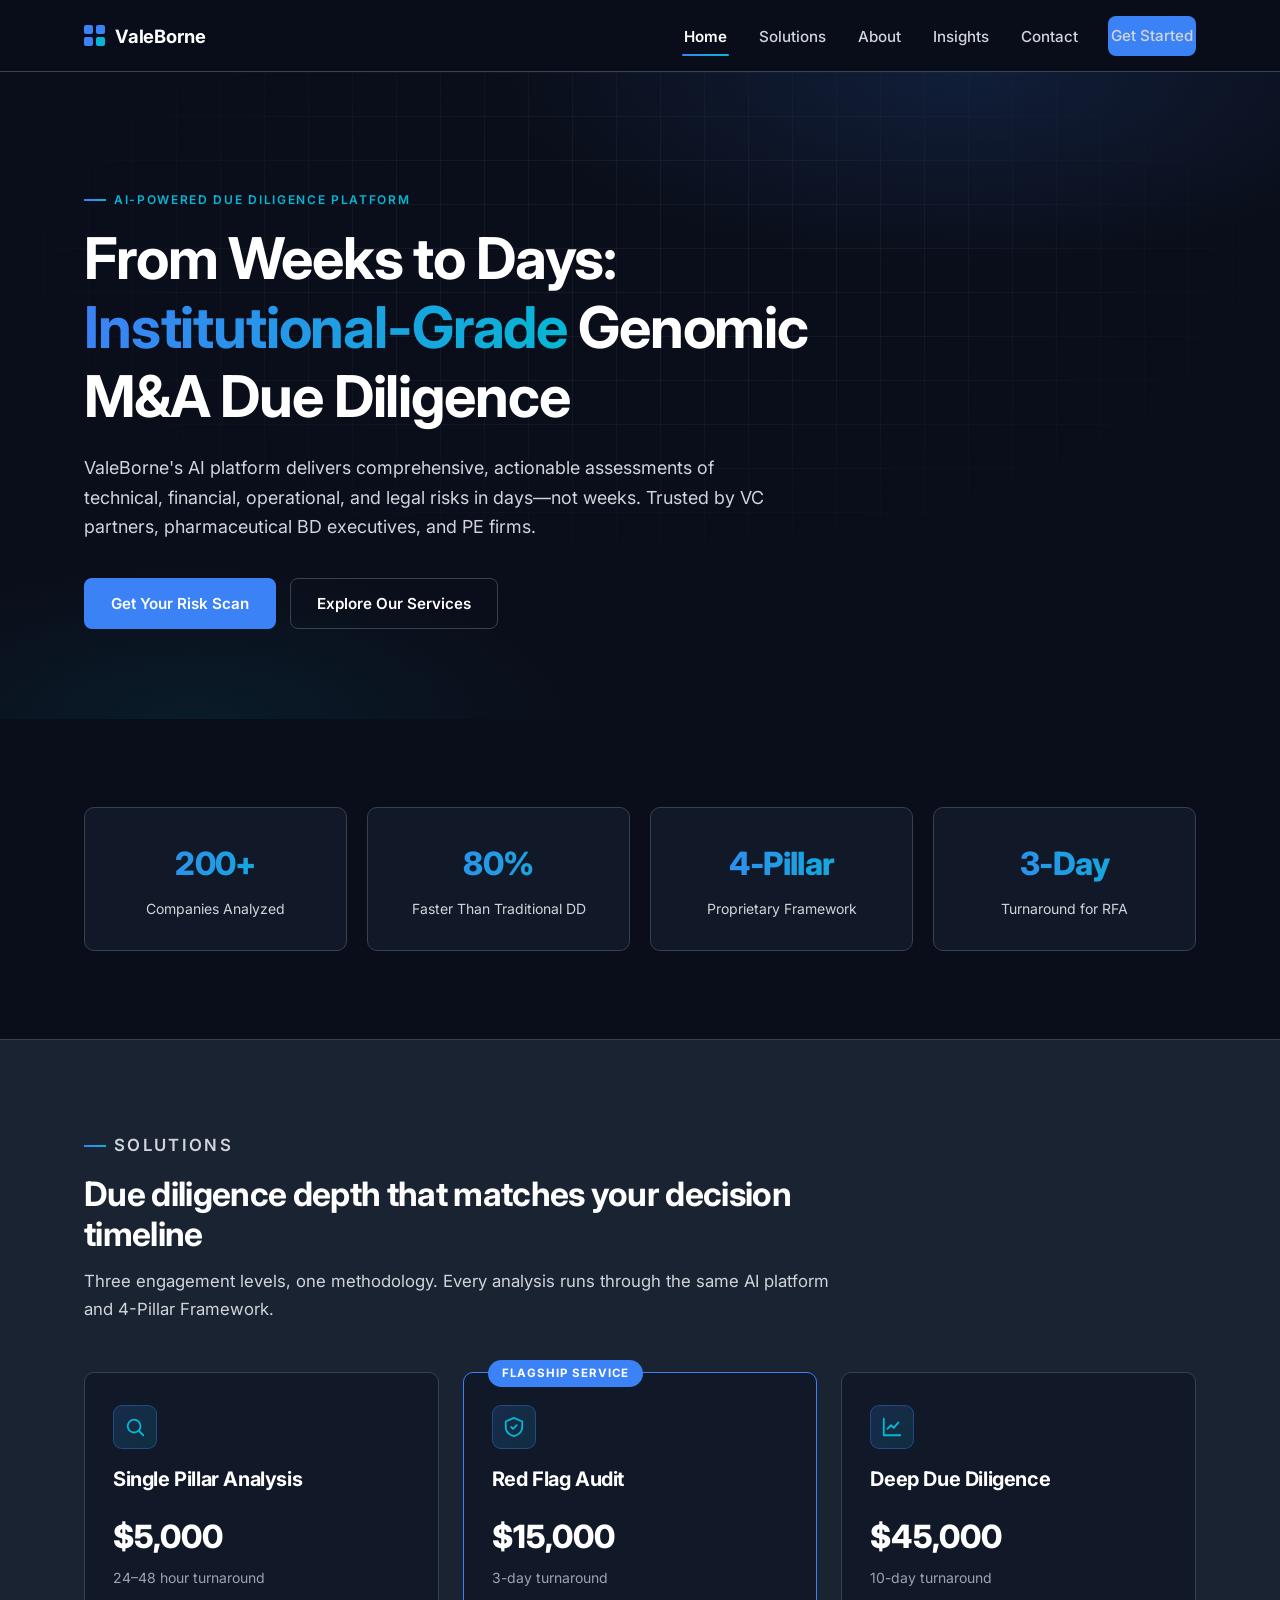
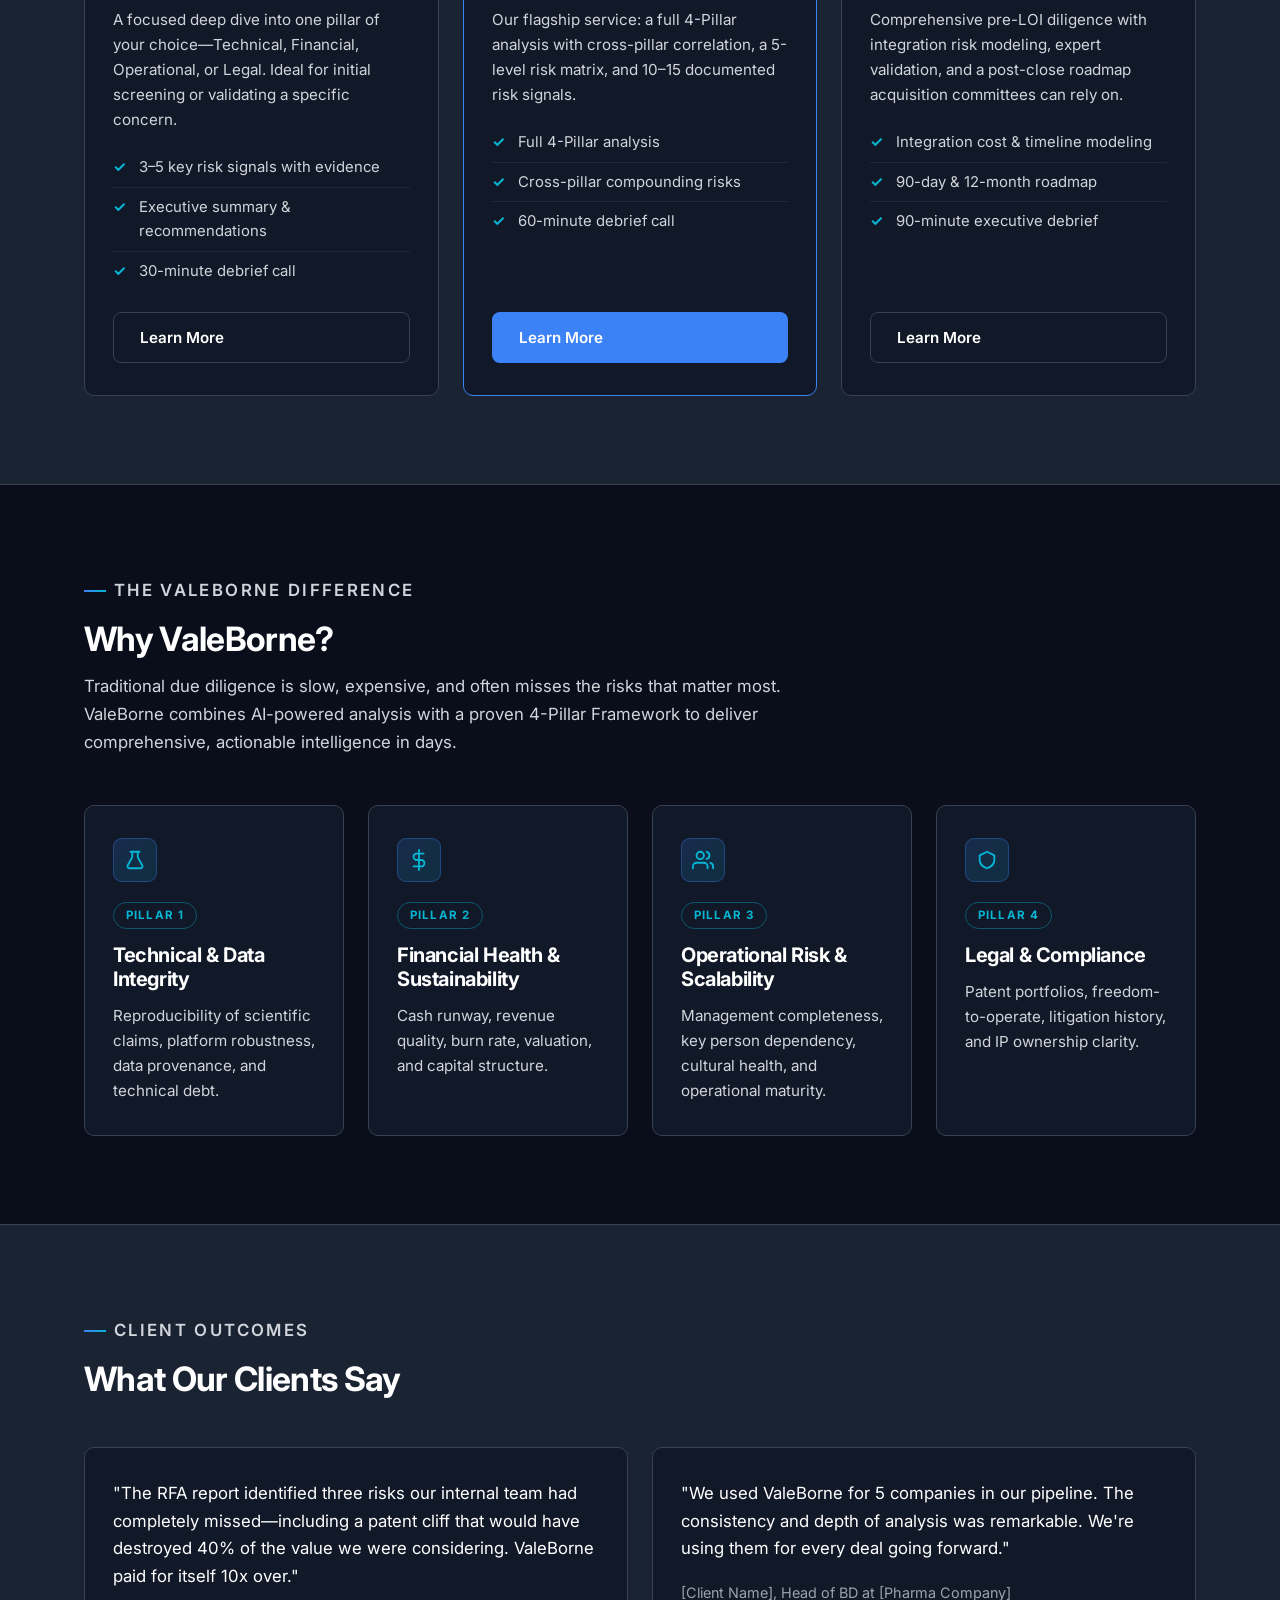
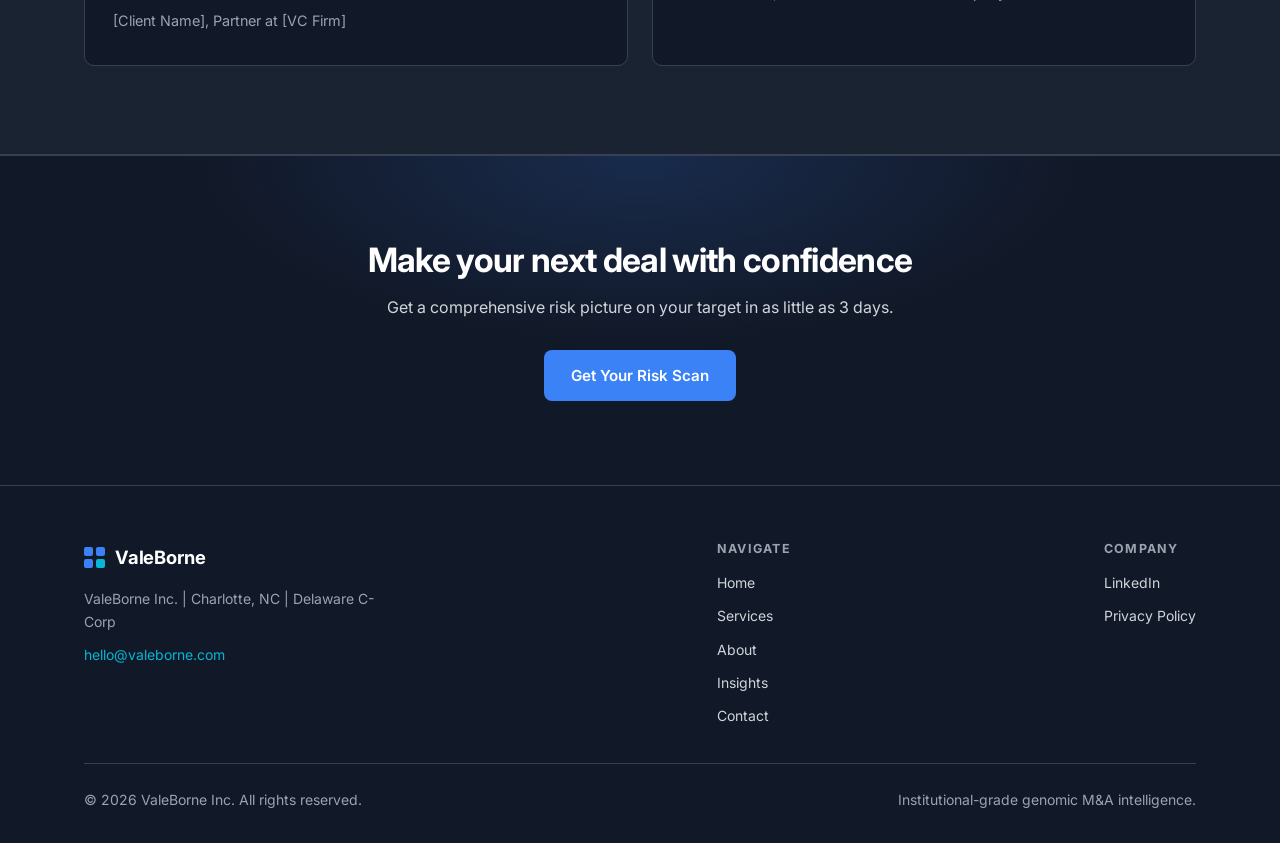
==== commit 41ed86c7: "Add files via upload" ====
--- a/index.html
+++ b/index.html
@@ -11,7 +11,645 @@
   <link rel="preconnect" href="https://fonts.gstatic.com" crossorigin>
   <link href="https://fonts.googleapis.com/css2?family=Inter:wght@400;500;600;700;800&display=swap" rel="stylesheet">
 
-  <link rel="stylesheet" href="css/style.css">
+  <style>
+/* ==========================================================================
+   ValeBorne Inc. — Shared Stylesheet
+   --------------------------------------------------------------------------
+   CUSTOMIZATION: All brand colors, spacing, and type sizes are defined as
+   CSS variables in :root below. Change them once, and every page updates.
+   ========================================================================== */
+
+:root {
+  /* ---- Brand colors (edit here to re-theme the whole site) ---- */
+  --bg:          #0A0E1A;   /* Primary dark navy background */
+  --bg-2:        #1A2332;   /* Secondary, slightly lighter panels */
+  --bg-3:        #111827;   /* Deep charcoal (cards, footer) */
+  --accent:      #3B82F6;   /* Slate blue — primary accent / CTAs */
+  --accent-2:    #06B6D4;   /* Cyan — secondary accent */
+  --text:        #FFFFFF;   /* Primary text */
+  --text-2:      #D1D5DB;   /* Secondary text */
+  --text-3:      #9CA3AF;   /* Muted text (dates, captions) */
+  --border:      #374151;   /* Borders and dividers */
+
+  /* ---- Type scale ---- */
+  --font: 'Inter', -apple-system, BlinkMacSystemFont, 'Segoe UI', sans-serif;
+  --fs-hero:  clamp(2.2rem, 5vw, 3.6rem);
+  --fs-h1:    clamp(2rem, 4vw, 3rem);
+  --fs-h2:    clamp(1.5rem, 3vw, 2.1rem);
+  --fs-h3:    1.25rem;
+  --fs-body:  1rem;
+  --fs-small: 0.875rem;
+
+  /* ---- Layout ---- */
+  --max-w: 1160px;
+  --radius: 10px;
+  --header-h: 72px;
+}
+
+/* ---- Reset & base ---- */
+*, *::before, *::after { box-sizing: border-box; margin: 0; padding: 0; }
+
+html { scroll-behavior: smooth; }
+
+body {
+  font-family: var(--font);
+  background: var(--bg);
+  color: var(--text);
+  line-height: 1.65;
+  font-size: var(--fs-body);
+  -webkit-font-smoothing: antialiased;
+}
+
+img { max-width: 100%; display: block; }
+
+a { color: var(--accent-2); text-decoration: none; }
+a:hover { text-decoration: underline; }
+
+h1, h2, h3, h4 { line-height: 1.2; font-weight: 700; letter-spacing: -0.02em; }
+
+:focus-visible {
+  outline: 2px solid var(--accent-2);
+  outline-offset: 3px;
+  border-radius: 3px;
+}
+
+.container {
+  max-width: var(--max-w);
+  margin: 0 auto;
+  padding: 0 24px;
+}
+
+/* Eyebrow label above section headings */
+.eyebrow {
+  display: inline-flex;
+  align-items: center;
+  gap: 8px;
+  font-size: 0.75rem;
+  font-weight: 600;
+  letter-spacing: 0.14em;
+  text-transform: uppercase;
+  color: var(--accent-2);
+  margin-bottom: 14px;
+}
+.eyebrow::before {
+  content: "";
+  width: 22px; height: 2px;
+  background: linear-gradient(90deg, var(--accent), var(--accent-2));
+}
+
+/* ==========================================================================
+   HEADER & NAVIGATION
+   ========================================================================== */
+.site-header {
+  position: sticky;
+  top: 0;
+  z-index: 100;
+  height: var(--header-h);
+  background: rgba(10, 14, 26, 0.85);
+  backdrop-filter: blur(12px);
+  -webkit-backdrop-filter: blur(12px);
+  border-bottom: 1px solid var(--border);
+}
+
+.nav-inner {
+  height: var(--header-h);
+  display: flex;
+  align-items: center;
+  justify-content: space-between;
+  gap: 24px;
+}
+
+/* Logo: wordmark + 4-pillar glyph (2x2 grid = the framework) */
+.logo {
+  display: flex;
+  align-items: center;
+  gap: 10px;
+  font-weight: 700;
+  font-size: 1.15rem;
+  color: var(--text);
+  letter-spacing: -0.01em;
+}
+.logo:hover { text-decoration: none; }
+
+.logo-mark {
+  display: grid;
+  grid-template-columns: repeat(2, 9px);
+  grid-template-rows: repeat(2, 9px);
+  gap: 3px;
+}
+.logo-mark span { background: var(--accent); border-radius: 2px; }
+.logo-mark span:last-child { background: var(--accent-2); }
+
+.nav-links {
+  display: flex;
+  align-items: center;
+  gap: 28px;
+  list-style: none;
+}
+.nav-links a {
+  color: var(--text-2);
+  font-size: 0.95rem;
+  font-weight: 500;
+  padding: 6px 2px;
+  position: relative;
+  transition: color 0.2s ease;
+}
+.nav-links a:hover { color: var(--text); text-decoration: none; }
+
+/* Current-page indicator */
+.nav-links a.active { color: var(--text); font-weight: 600; }
+.nav-links a.active::after {
+  content: "";
+  position: absolute;
+  left: 0; right: 0; bottom: -4px;
+  height: 2px;
+  background: linear-gradient(90deg, var(--accent), var(--accent-2));
+  border-radius: 2px;
+}
+
+/* Buttons */
+.btn {
+  display: inline-block;
+  padding: 12px 26px;
+  border-radius: 8px;
+  font-weight: 600;
+  font-size: 0.95rem;
+  border: 1px solid transparent;
+  cursor: pointer;
+  transition: transform 0.18s ease, box-shadow 0.18s ease, background 0.18s ease, border-color 0.18s ease;
+}
+.btn:hover { text-decoration: none; transform: translateY(-2px); }
+
+.btn-primary {
+  background: var(--accent);
+  color: #fff;
+  box-shadow: 0 0 0 rgba(59, 130, 246, 0);
+}
+.btn-primary:hover {
+  background: #2f6fe0;
+  box-shadow: 0 8px 24px rgba(59, 130, 246, 0.35);
+  color: #fff;
+}
+
+.btn-secondary {
+  background: transparent;
+  color: var(--text);
+  border-color: var(--border);
+}
+.btn-secondary:hover { border-color: var(--accent-2); color: var(--accent-2); }
+
+.btn-nav { padding: 10px 20px; font-size: 0.9rem; }
+
+/* Mobile menu toggle (hidden on desktop) */
+.menu-toggle {
+  display: none;
+  background: none;
+  border: 1px solid var(--border);
+  border-radius: 8px;
+  padding: 8px 10px;
+  cursor: pointer;
+}
+.menu-toggle span {
+  display: block;
+  width: 20px; height: 2px;
+  background: var(--text);
+  margin: 4px 0;
+  transition: transform 0.25s ease, opacity 0.25s ease;
+}
+.menu-toggle[aria-expanded="true"] span:nth-child(1) { transform: translateY(6px) rotate(45deg); }
+.menu-toggle[aria-expanded="true"] span:nth-child(2) { opacity: 0; }
+.menu-toggle[aria-expanded="true"] span:nth-child(3) { transform: translateY(-6px) rotate(-45deg); }
+
+/* ==========================================================================
+   PAGE HERO / HEADERS
+   ========================================================================== */
+.hero {
+  position: relative;
+  padding: 110px 0 90px;
+  overflow: hidden;
+  /* Subtle radial glows suggest an intelligence platform, not a brochure */
+  background:
+    radial-gradient(ellipse 60% 50% at 75% 0%, rgba(59, 130, 246, 0.14), transparent 60%),
+    radial-gradient(ellipse 50% 40% at 15% 100%, rgba(6, 182, 212, 0.08), transparent 60%),
+    var(--bg);
+}
+
+/* Faint data-grid overlay — the site's ambient signature */
+.hero::before {
+  content: "";
+  position: absolute;
+  inset: 0;
+  background-image:
+    linear-gradient(rgba(55, 65, 81, 0.22) 1px, transparent 1px),
+    linear-gradient(90deg, rgba(55, 65, 81, 0.22) 1px, transparent 1px);
+  background-size: 44px 44px;
+  mask-image: radial-gradient(ellipse 70% 65% at 50% 30%, black 30%, transparent 75%);
+  -webkit-mask-image: radial-gradient(ellipse 70% 65% at 50% 30%, black 30%, transparent 75%);
+  pointer-events: none;
+}
+
+.hero .container { position: relative; }
+
+.hero h1 {
+  font-size: var(--fs-hero);
+  max-width: 820px;
+  margin-bottom: 22px;
+}
+.hero h1 .grad {
+  background: linear-gradient(92deg, var(--accent) 0%, var(--accent-2) 100%);
+  -webkit-background-clip: text;
+  background-clip: text;
+  color: transparent;
+}
+
+.hero .sub {
+  color: var(--text-2);
+  font-size: 1.12rem;
+  max-width: 680px;
+  margin-bottom: 36px;
+}
+
+.hero-ctas { display: flex; gap: 14px; flex-wrap: wrap; }
+
+/* Compact hero for interior pages */
+.page-hero { padding: 84px 0 64px; }
+.page-hero h1 { font-size: var(--fs-h1); }
+
+/* ==========================================================================
+   SECTIONS & GENERIC BLOCKS
+   ========================================================================== */
+.section { padding: 88px 0; }
+.section.alt { background: var(--bg-2); border-top: 1px solid var(--border); border-bottom: 1px solid var(--border); }
+
+.section-head { max-width: 760px; margin-bottom: 48px; }
+.section-head h2 { font-size: var(--fs-h2); margin-bottom: 14px; }
+.section-head p { color: var(--text-2); font-size: 1.05rem; }
+
+/* Stat highlights (home page) */
+.stats-grid {
+  display: grid;
+  grid-template-columns: repeat(4, 1fr);
+  gap: 20px;
+}
+.stat {
+  background: var(--bg-3);
+  border: 1px solid var(--border);
+  border-radius: var(--radius);
+  padding: 30px 24px;
+  text-align: center;
+}
+.stat .num {
+  font-size: 2rem;
+  font-weight: 800;
+  letter-spacing: -0.02em;
+  background: linear-gradient(92deg, var(--accent), var(--accent-2));
+  -webkit-background-clip: text;
+  background-clip: text;
+  color: transparent;
+}
+.stat .label { color: var(--text-2); font-size: var(--fs-small); margin-top: 6px; }
+
+/* Generic card grid */
+.card-grid { display: grid; gap: 24px; }
+.cols-2 { grid-template-columns: repeat(2, 1fr); }
+.cols-3 { grid-template-columns: repeat(3, 1fr); }
+.cols-4 { grid-template-columns: repeat(4, 1fr); }
+
+.card {
+  background: var(--bg-3);
+  border: 1px solid var(--border);
+  border-radius: var(--radius);
+  padding: 32px 28px;
+  position: relative;
+  transition: transform 0.2s ease, border-color 0.2s ease, box-shadow 0.2s ease;
+}
+.card:hover {
+  transform: translateY(-4px);
+  border-color: rgba(59, 130, 246, 0.55);
+  box-shadow: 0 14px 34px rgba(0, 0, 0, 0.4);
+}
+
+.card h3 { font-size: var(--fs-h3); margin-bottom: 12px; }
+.card p { color: var(--text-2); font-size: 0.95rem; }
+
+/* Icon chip used across cards */
+.icon-chip {
+  width: 44px; height: 44px;
+  display: flex;
+  align-items: center;
+  justify-content: center;
+  border-radius: 9px;
+  margin-bottom: 18px;
+  background: linear-gradient(135deg, rgba(59, 130, 246, 0.18), rgba(6, 182, 212, 0.14));
+  border: 1px solid rgba(59, 130, 246, 0.35);
+}
+.icon-chip svg { width: 22px; height: 22px; stroke: var(--accent-2); }
+
+/* Pillar tag (small numbered label) */
+.pillar-tag {
+  display: inline-block;
+  font-size: 0.72rem;
+  font-weight: 700;
+  letter-spacing: 0.1em;
+  text-transform: uppercase;
+  color: var(--accent-2);
+  border: 1px solid rgba(6, 182, 212, 0.4);
+  border-radius: 999px;
+  padding: 3px 12px;
+  margin-bottom: 14px;
+}
+
+/* ==========================================================================
+   SERVICES / PRICING
+   ========================================================================== */
+.service-card { display: flex; flex-direction: column; }
+
+.service-card .price {
+  font-size: 2rem;
+  font-weight: 800;
+  margin: 8px 0 2px;
+}
+.service-card .meta { color: var(--text-3); font-size: var(--fs-small); margin-bottom: 18px; }
+
+.service-card ul {
+  list-style: none;
+  margin: 16px 0 22px;
+  flex-grow: 1;
+}
+.service-card ul li {
+  color: var(--text-2);
+  font-size: 0.93rem;
+  padding: 7px 0 7px 26px;
+  position: relative;
+  border-bottom: 1px solid rgba(55, 65, 81, 0.4);
+}
+.service-card ul li:last-child { border-bottom: none; }
+.service-card ul li::before {
+  content: "✓";
+  position: absolute;
+  left: 0;
+  color: var(--accent-2);
+  font-weight: 700;
+}
+
+/* Flagship (featured) service */
+.service-card.featured { border-color: var(--accent); }
+.service-card.featured::before {
+  content: "Flagship service";
+  position: absolute;
+  top: -13px; left: 24px;
+  background: var(--accent);
+  color: #fff;
+  font-size: 0.72rem;
+  font-weight: 700;
+  letter-spacing: 0.08em;
+  text-transform: uppercase;
+  padding: 4px 14px;
+  border-radius: 999px;
+}
+
+/* Comparison table */
+.compare-wrap { overflow-x: auto; border: 1px solid var(--border); border-radius: var(--radius); }
+table.compare { width: 100%; border-collapse: collapse; min-width: 640px; background: var(--bg-3); }
+table.compare th, table.compare td {
+  padding: 16px 20px;
+  text-align: left;
+  font-size: 0.93rem;
+  border-bottom: 1px solid var(--border);
+}
+table.compare th {
+  background: var(--bg-2);
+  color: var(--text);
+  font-weight: 600;
+  font-size: 0.85rem;
+  letter-spacing: 0.05em;
+  text-transform: uppercase;
+}
+table.compare td { color: var(--text-2); }
+table.compare td:first-child { color: var(--text); font-weight: 600; }
+table.compare tr:last-child td { border-bottom: none; }
+
+/* Process timeline (day-by-day) */
+.timeline { border-left: 2px solid var(--border); margin: 20px 0 6px 8px; }
+.timeline .step { position: relative; padding: 0 0 22px 26px; }
+.timeline .step:last-child { padding-bottom: 0; }
+.timeline .step::before {
+  content: "";
+  position: absolute;
+  left: -7px; top: 6px;
+  width: 12px; height: 12px;
+  border-radius: 50%;
+  background: var(--bg);
+  border: 2px solid var(--accent-2);
+}
+.timeline .step h4 { font-size: 0.95rem; margin-bottom: 4px; color: var(--accent-2); }
+.timeline .step p { color: var(--text-2); font-size: 0.92rem; }
+
+/* ==========================================================================
+   TEAM
+   ========================================================================== */
+.team-card { text-align: left; }
+.team-card img {
+  width: 88px; height: 88px;
+  border-radius: 50%;
+  border: 2px solid var(--border);
+  margin-bottom: 18px;
+}
+.team-card .role {
+  color: var(--accent-2);
+  font-size: var(--fs-small);
+  font-weight: 600;
+  margin-bottom: 12px;
+}
+
+/* ==========================================================================
+   INSIGHTS / ARTICLES
+   ========================================================================== */
+.article-card { padding: 0; overflow: hidden; display: flex; flex-direction: column; }
+.article-card img { width: 100%; height: 180px; object-fit: cover; }
+.article-body { padding: 26px 26px 28px; display: flex; flex-direction: column; flex-grow: 1; }
+.article-meta { display: flex; align-items: center; gap: 12px; margin-bottom: 12px; }
+.cat-tag {
+  font-size: 0.7rem;
+  font-weight: 700;
+  letter-spacing: 0.08em;
+  text-transform: uppercase;
+  color: var(--accent);
+  background: rgba(59, 130, 246, 0.12);
+  border: 1px solid rgba(59, 130, 246, 0.35);
+  border-radius: 999px;
+  padding: 3px 12px;
+}
+.article-meta time { color: var(--text-3); font-size: 0.8rem; }
+.article-body h3 { font-size: 1.15rem; margin-bottom: 10px; }
+.article-body p { flex-grow: 1; margin-bottom: 16px; }
+.read-more { font-weight: 600; font-size: 0.9rem; }
+.read-more::after { content: " →"; }
+
+/* Newsletter / inline forms */
+.inline-form { display: flex; gap: 12px; max-width: 520px; flex-wrap: wrap; }
+.inline-form input[type="email"] { flex: 1 1 260px; }
+
+/* ==========================================================================
+   FORMS (contact page)
+   ========================================================================== */
+input, select, textarea {
+  width: 100%;
+  background: var(--bg-3);
+  border: 1px solid var(--border);
+  border-radius: 8px;
+  color: var(--text);
+  font-family: var(--font);
+  font-size: 0.95rem;
+  padding: 13px 16px;
+  transition: border-color 0.2s ease, box-shadow 0.2s ease;
+}
+input:focus, select:focus, textarea:focus {
+  outline: none;
+  border-color: var(--accent);
+  box-shadow: 0 0 0 3px rgba(59, 130, 246, 0.18);
+}
+textarea { resize: vertical; min-height: 140px; }
+label {
+  display: block;
+  font-size: var(--fs-small);
+  font-weight: 600;
+  color: var(--text-2);
+  margin-bottom: 7px;
+}
+.form-row { display: grid; grid-template-columns: 1fr 1fr; gap: 20px; }
+.form-group { margin-bottom: 22px; }
+.required { color: var(--accent-2); }
+
+.form-note {
+  display: none;
+  margin-top: 18px;
+  padding: 14px 18px;
+  border-radius: 8px;
+  border: 1px solid rgba(6, 182, 212, 0.5);
+  background: rgba(6, 182, 212, 0.08);
+  color: var(--text);
+  font-size: 0.92rem;
+}
+.form-note.show { display: block; }
+
+/* ==========================================================================
+   CTA BAND
+   ========================================================================== */
+.cta-band {
+  background:
+    radial-gradient(ellipse 55% 90% at 50% 0%, rgba(59, 130, 246, 0.18), transparent 65%),
+    var(--bg-3);
+  border-top: 1px solid var(--border);
+  text-align: center;
+  padding: 84px 0;
+}
+.cta-band h2 { font-size: var(--fs-h2); margin-bottom: 14px; }
+.cta-band p { color: var(--text-2); max-width: 560px; margin: 0 auto 30px; }
+
+/* ==========================================================================
+   FOOTER
+   ========================================================================== */
+.site-footer {
+  background: var(--bg-3);
+  border-top: 1px solid var(--border);
+  padding: 56px 0 32px;
+  font-size: var(--fs-small);
+  color: var(--text-3);
+}
+.footer-top {
+  display: flex;
+  justify-content: space-between;
+  gap: 40px;
+  flex-wrap: wrap;
+  margin-bottom: 36px;
+}
+.footer-brand { max-width: 320px; }
+.footer-brand .logo { margin-bottom: 14px; }
+.footer-nav ul { list-style: none; display: flex; flex-direction: column; gap: 10px; }
+.footer-nav a { color: var(--text-2); }
+.footer-nav a:hover { color: var(--accent-2); }
+.footer-nav h4 {
+  font-size: 0.78rem;
+  text-transform: uppercase;
+  letter-spacing: 0.1em;
+  color: var(--text-3);
+  margin-bottom: 14px;
+}
+.footer-bottom {
+  border-top: 1px solid var(--border);
+  padding-top: 24px;
+  display: flex;
+  justify-content: space-between;
+  gap: 16px;
+  flex-wrap: wrap;
+}
+
+/* ==========================================================================
+   SCROLL-TRIGGERED REVEAL (paired with main.js IntersectionObserver)
+   ========================================================================== */
+.reveal {
+  opacity: 0;
+  transform: translateY(22px);
+  transition: opacity 0.6s ease, transform 0.6s ease;
+}
+.reveal.visible { opacity: 1; transform: translateY(0); }
+/* Optional stagger helpers */
+.reveal.d1 { transition-delay: 0.08s; }
+.reveal.d2 { transition-delay: 0.16s; }
+.reveal.d3 { transition-delay: 0.24s; }
+
+/* Respect users who prefer reduced motion */
+@media (prefers-reduced-motion: reduce) {
+  html { scroll-behavior: auto; }
+  .reveal { opacity: 1; transform: none; transition: none; }
+  .btn, .card { transition: none; }
+}
+
+/* ==========================================================================
+   RESPONSIVE BREAKPOINTS
+   ========================================================================== */
+@media (max-width: 960px) {
+  .cols-4 { grid-template-columns: repeat(2, 1fr); }
+  .cols-3 { grid-template-columns: repeat(2, 1fr); }
+  .stats-grid { grid-template-columns: repeat(2, 1fr); }
+}
+
+@media (max-width: 720px) {
+  .section { padding: 64px 0; }
+  .hero { padding: 76px 0 60px; }
+
+  /* Mobile navigation: collapses into a dropdown panel */
+  .menu-toggle { display: block; }
+  .nav-links {
+    position: absolute;
+    top: var(--header-h);
+    left: 0; right: 0;
+    flex-direction: column;
+    align-items: stretch;
+    gap: 0;
+    background: var(--bg-3);
+    border-bottom: 1px solid var(--border);
+    padding: 8px 24px 20px;
+    display: none;
+  }
+  .nav-links.open { display: flex; }
+  .nav-links li { border-bottom: 1px solid rgba(55, 65, 81, 0.5); }
+  .nav-links li:last-child { border-bottom: none; padding-top: 14px; }
+  .nav-links a { display: block; padding: 14px 2px; }
+  .nav-links a.active::after { display: none; }
+  .nav-links a.active { color: var(--accent-2); }
+
+  .cols-2, .cols-3, .cols-4 { grid-template-columns: 1fr; }
+  .form-row { grid-template-columns: 1fr; }
+  .stats-grid { grid-template-columns: 1fr 1fr; }
+}
+
+@media (max-width: 440px) {
+  .stats-grid { grid-template-columns: 1fr; }
+}
+
+  </style>
 </head>
 <body>
 
@@ -238,6 +876,83 @@
     </div>
   </footer>
 
-  <script src="js/main.js"></script>
+  <script>
+/* ==========================================================================
+   ValeBorne Inc. — Shared JavaScript
+   Handles: mobile navigation, scroll-triggered reveal animations,
+   and demo form submissions (contact + newsletter).
+   No frameworks. No dependencies.
+   ========================================================================== */
+
+(function () {
+  'use strict';
+
+  /* ---- 1. Mobile navigation toggle ---- */
+  const toggle = document.querySelector('.menu-toggle');
+  const navLinks = document.querySelector('.nav-links');
+
+  if (toggle && navLinks) {
+    toggle.addEventListener('click', function () {
+      const isOpen = navLinks.classList.toggle('open');
+      toggle.setAttribute('aria-expanded', String(isOpen));
+    });
+
+    // Close the menu when a link is tapped (mobile UX nicety)
+    navLinks.addEventListener('click', function (e) {
+      if (e.target.tagName === 'A') {
+        navLinks.classList.remove('open');
+        toggle.setAttribute('aria-expanded', 'false');
+      }
+    });
+  }
+
+  /* ---- 2. Scroll-triggered reveal animations ----
+     Elements with the class .reveal fade/slide in when they enter the
+     viewport. Respects prefers-reduced-motion via CSS (see style.css). */
+  const revealEls = document.querySelectorAll('.reveal');
+
+  if ('IntersectionObserver' in window && revealEls.length) {
+    const observer = new IntersectionObserver(
+      function (entries) {
+        entries.forEach(function (entry) {
+          if (entry.isIntersecting) {
+            entry.target.classList.add('visible');
+            observer.unobserve(entry.target); // animate once
+          }
+        });
+      },
+      { threshold: 0.12 }
+    );
+    revealEls.forEach(function (el) { observer.observe(el); });
+  } else {
+    // Fallback for very old browsers: show everything immediately
+    revealEls.forEach(function (el) { el.classList.add('visible'); });
+  }
+
+  /* ---- 3. Demo form handling ----
+     Forms with [data-demo-form] show a confirmation message instead of
+     posting anywhere. Replace with a real backend (Formspree, Netlify
+     Forms, etc.) before launch — see the README. */
+  document.querySelectorAll('form[data-demo-form]').forEach(function (form) {
+    form.addEventListener('submit', function (e) {
+      e.preventDefault();
+
+      // Basic HTML5 validity check
+      if (!form.checkValidity()) {
+        form.reportValidity();
+        return;
+      }
+
+      const note = form.querySelector('.form-note');
+      if (note) {
+        note.classList.add('show');
+        note.setAttribute('role', 'status');
+      }
+      form.reset();
+    });
+  });
+})();
+
+  </script>
 </body>
 </html>
